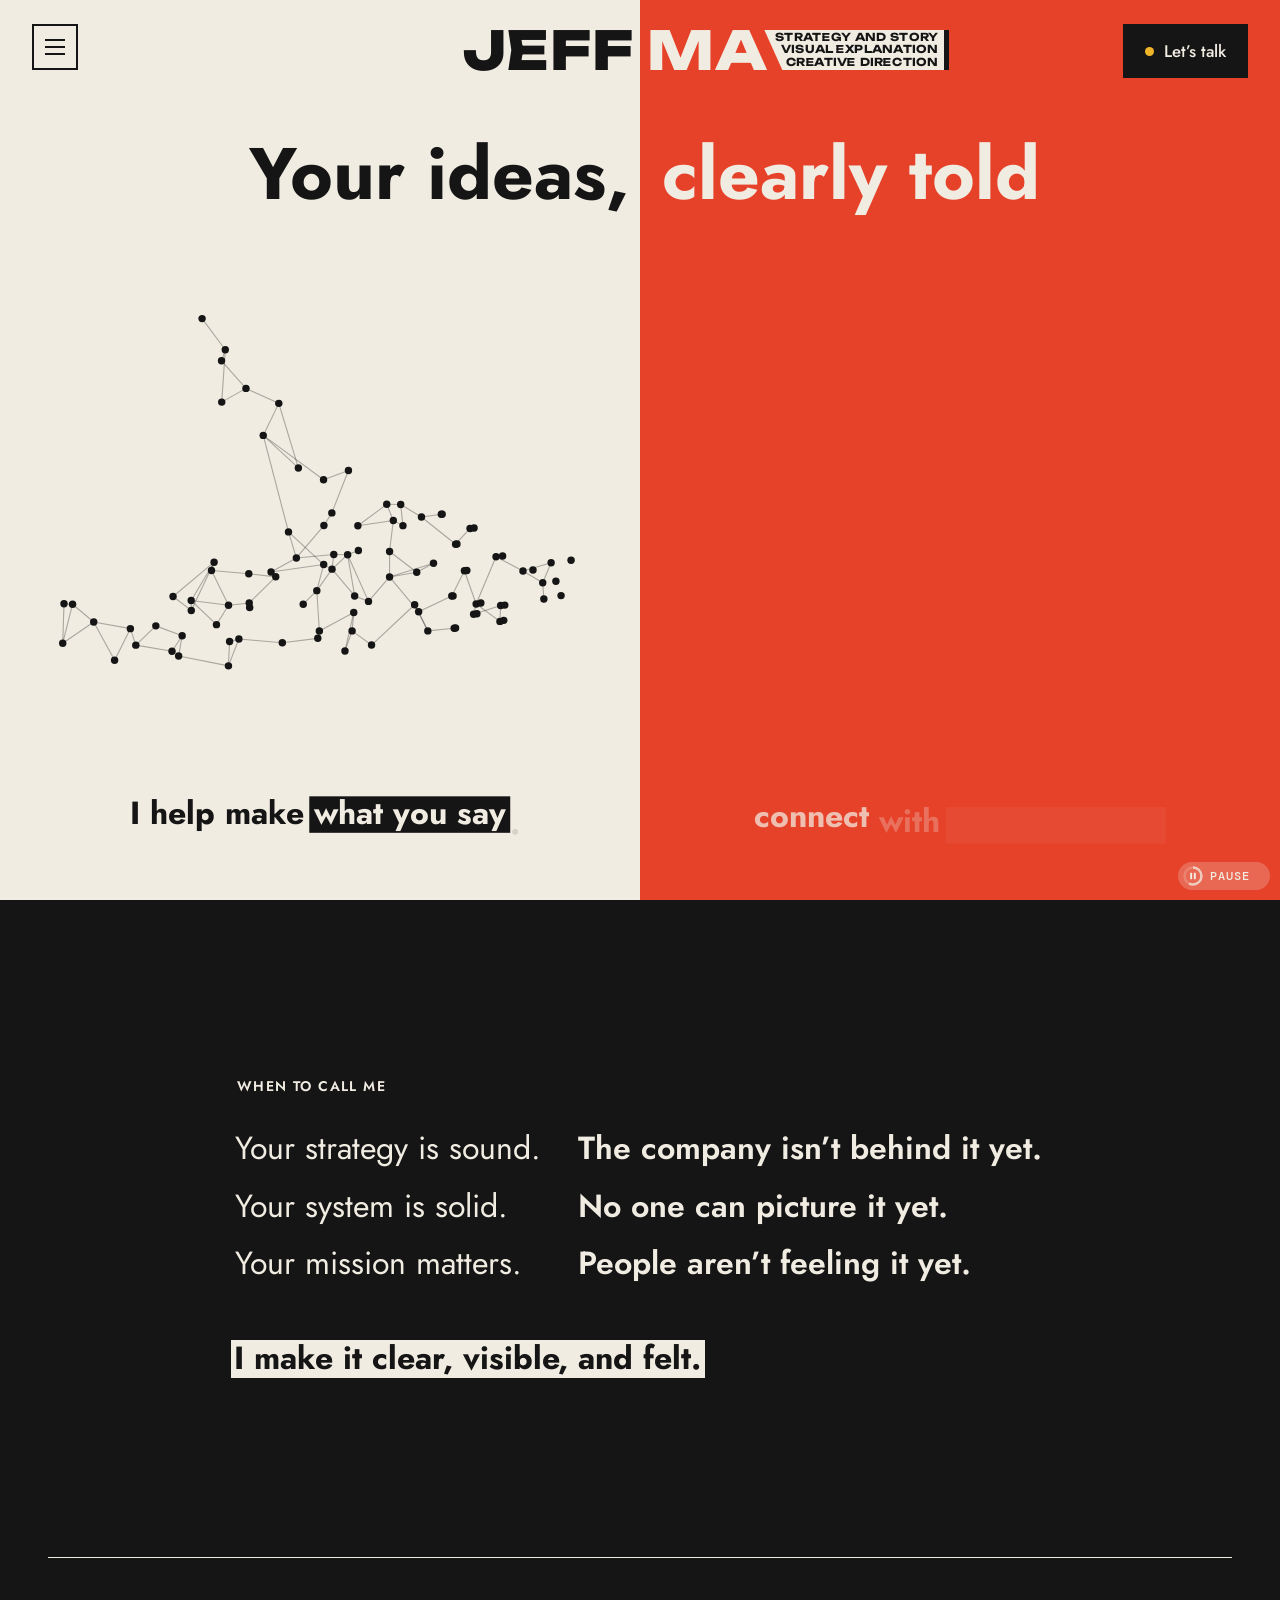
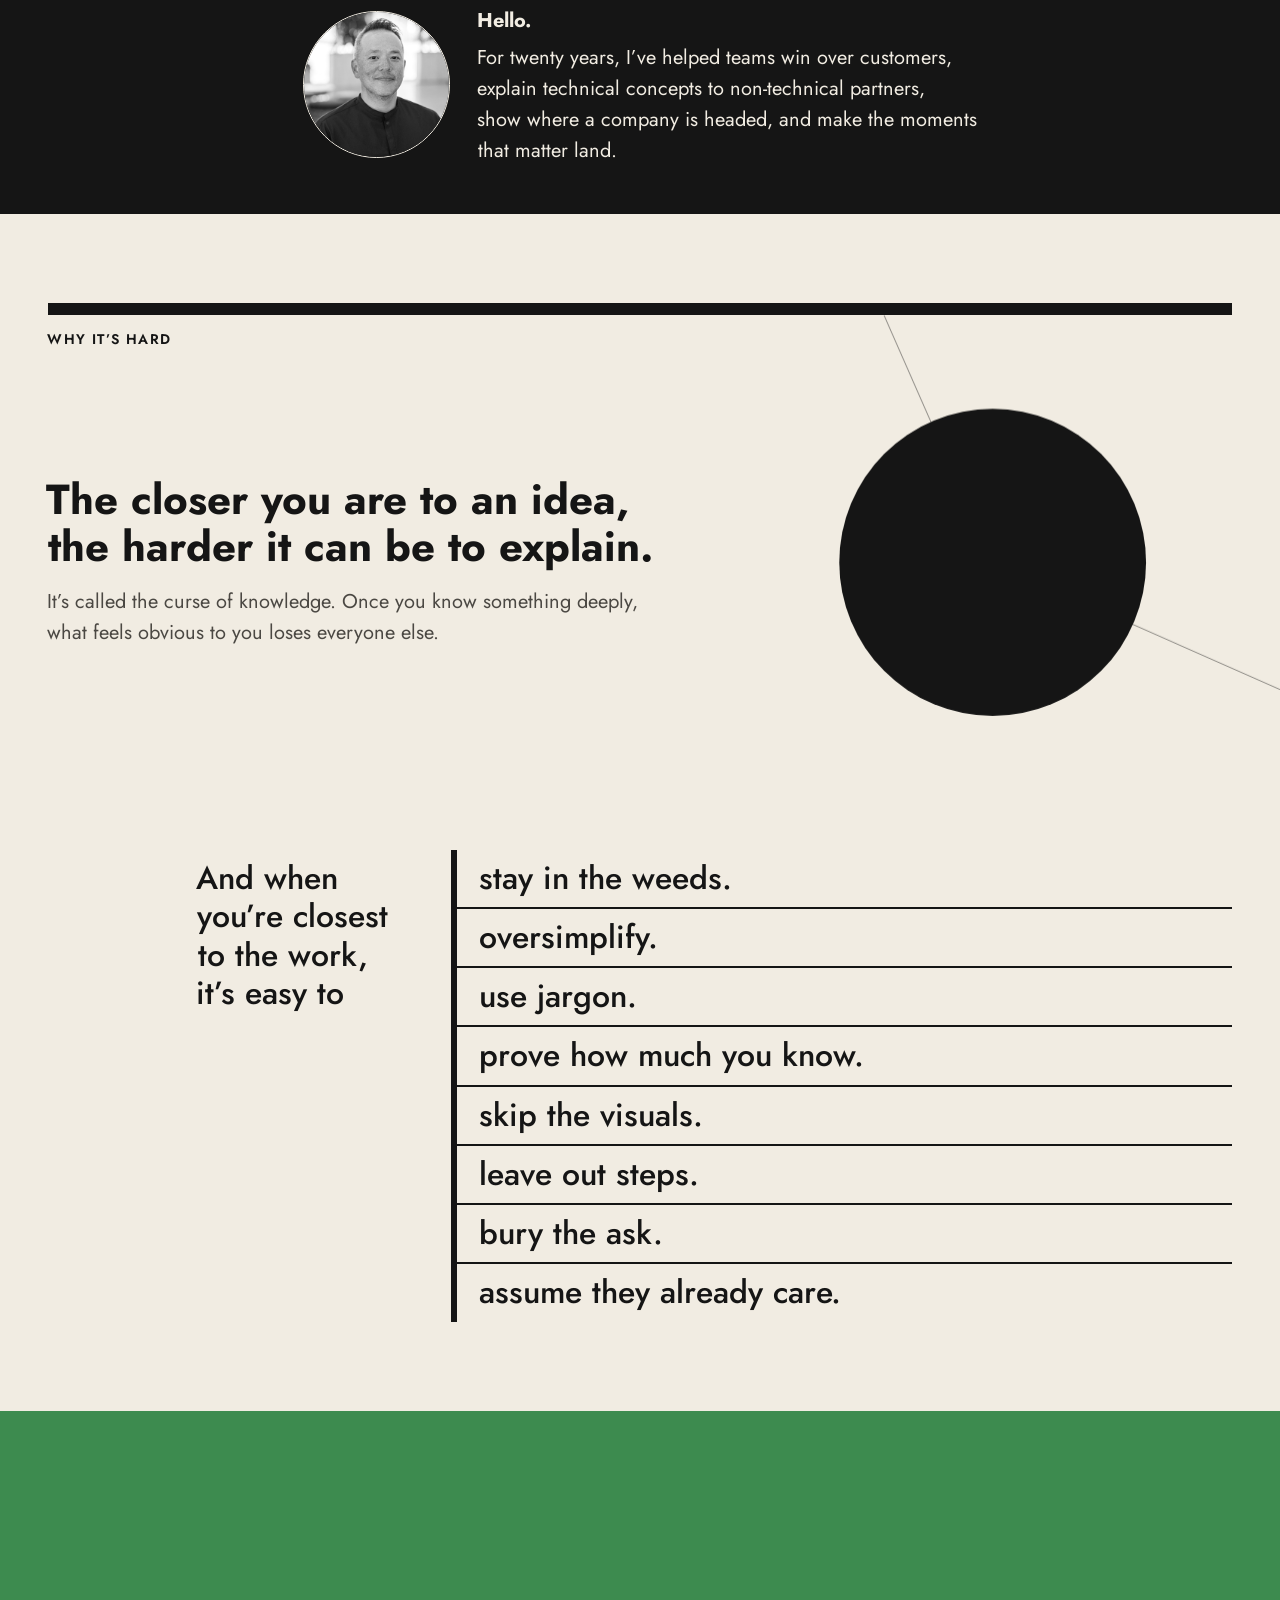
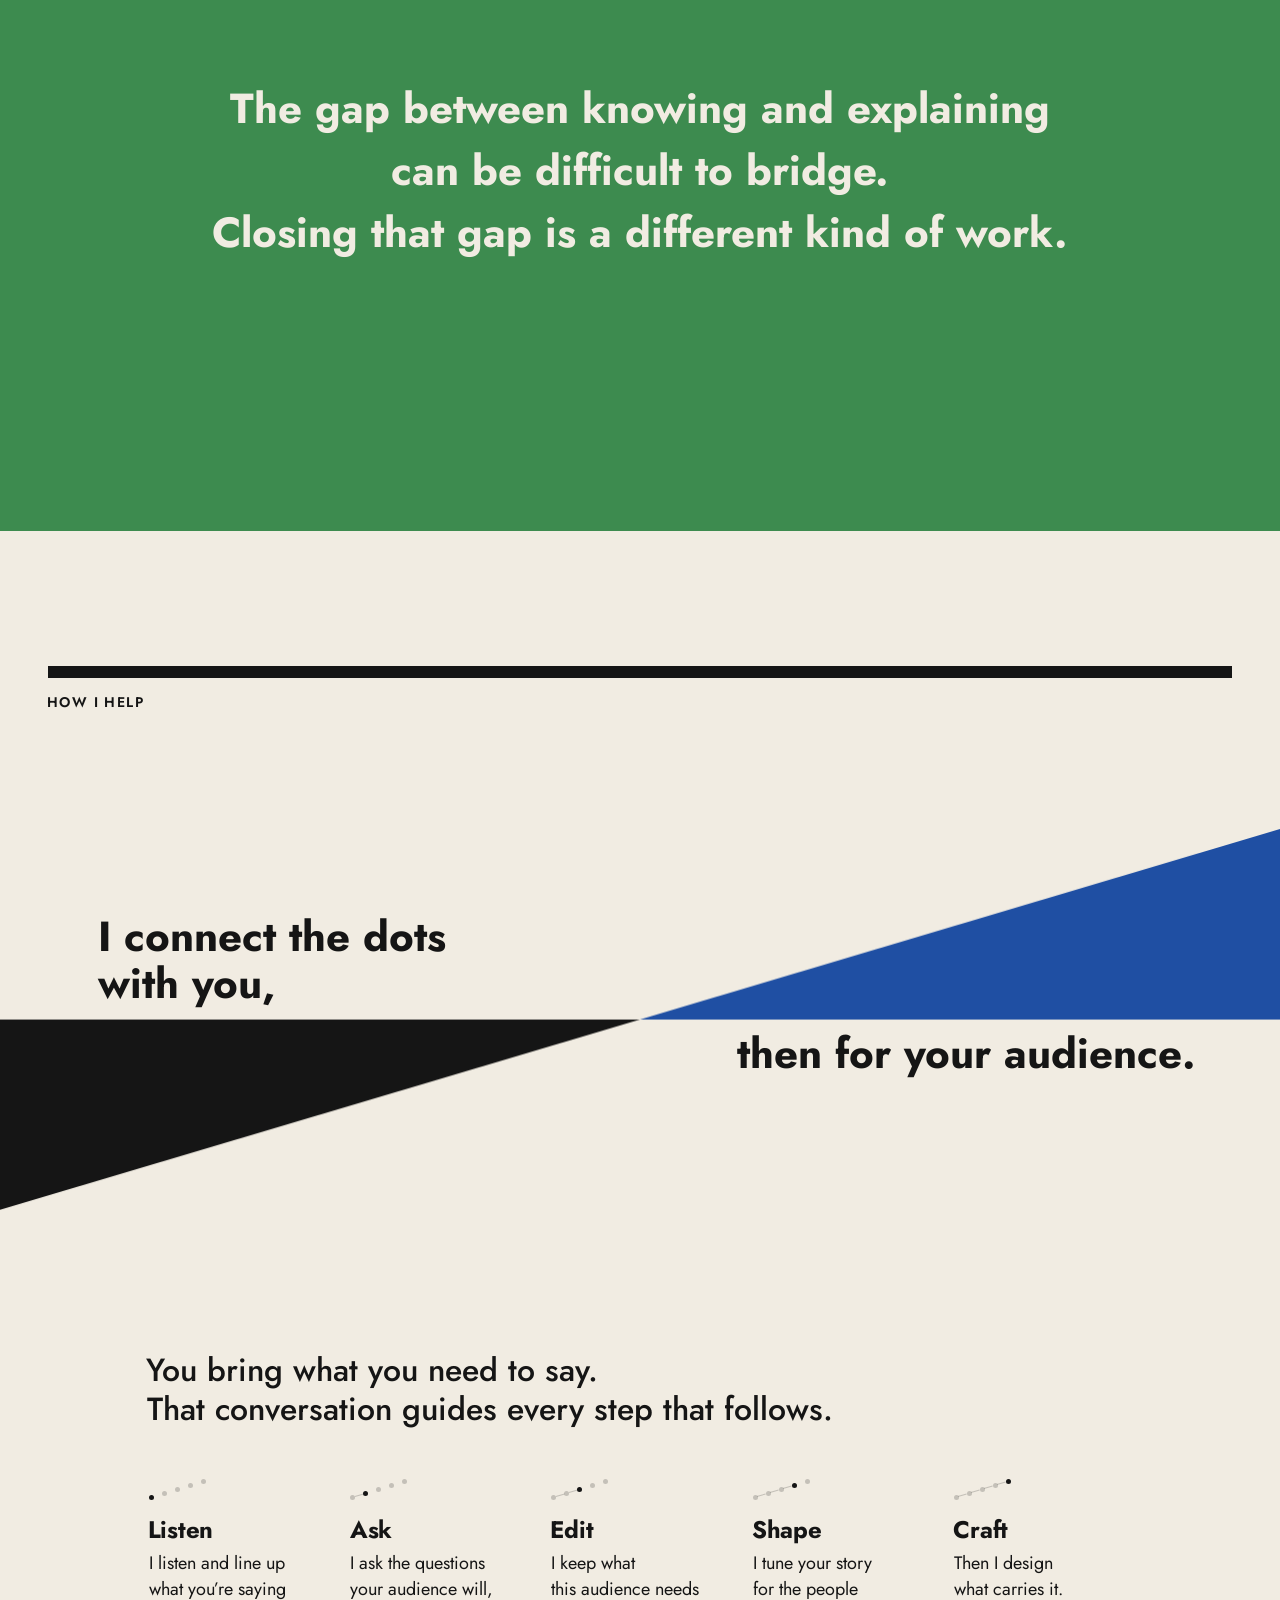
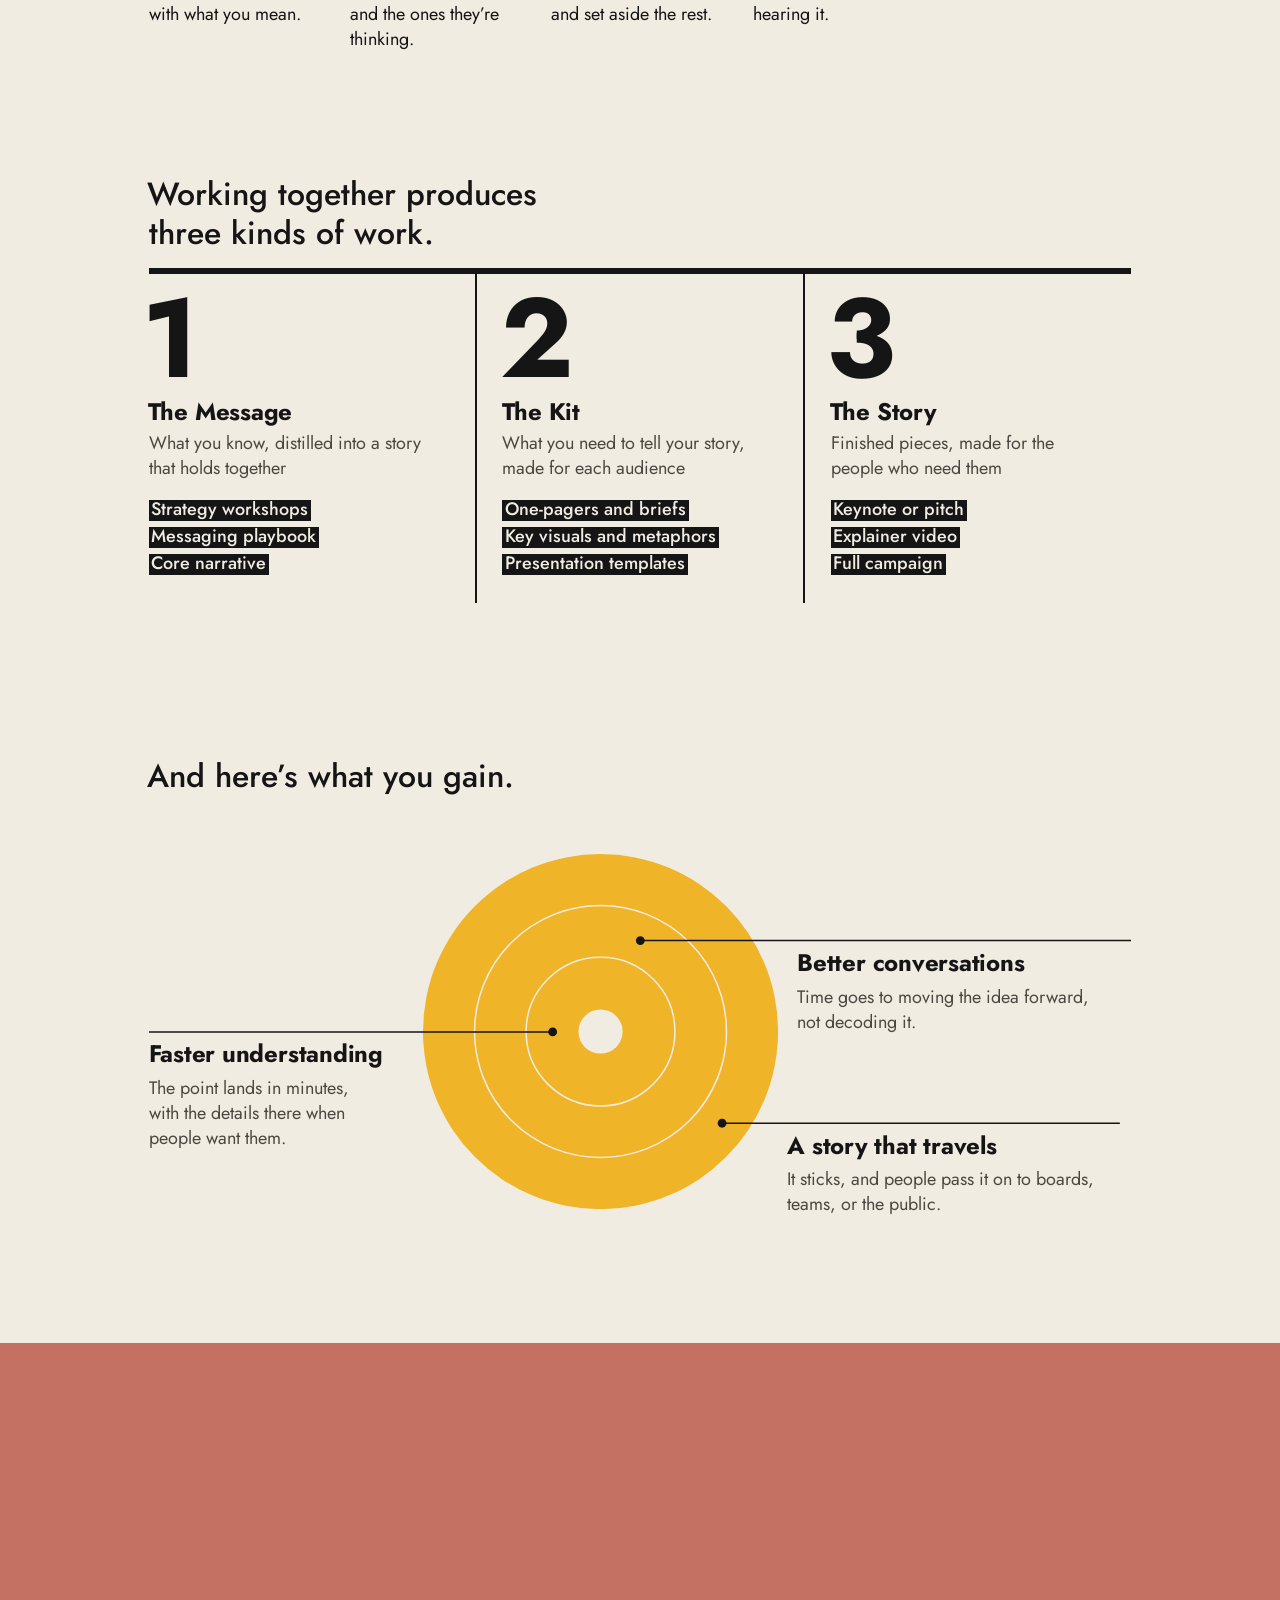
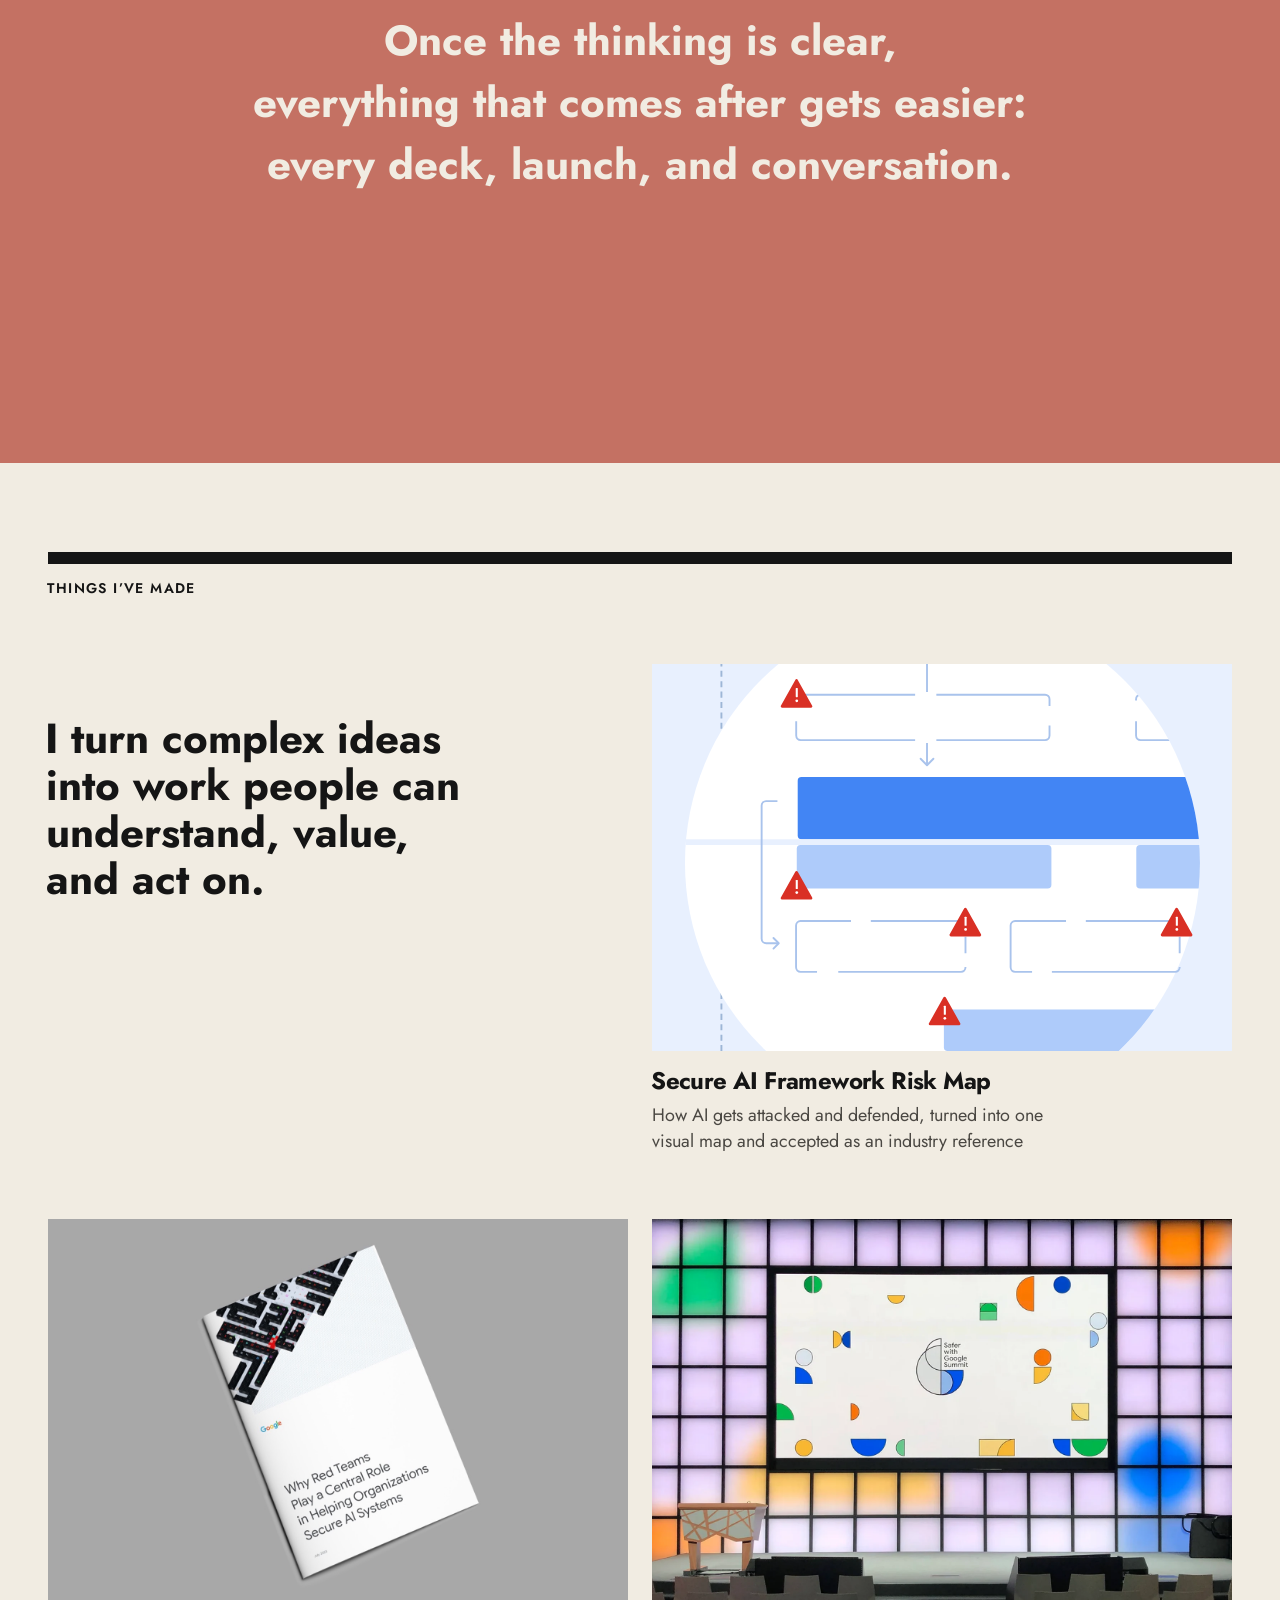
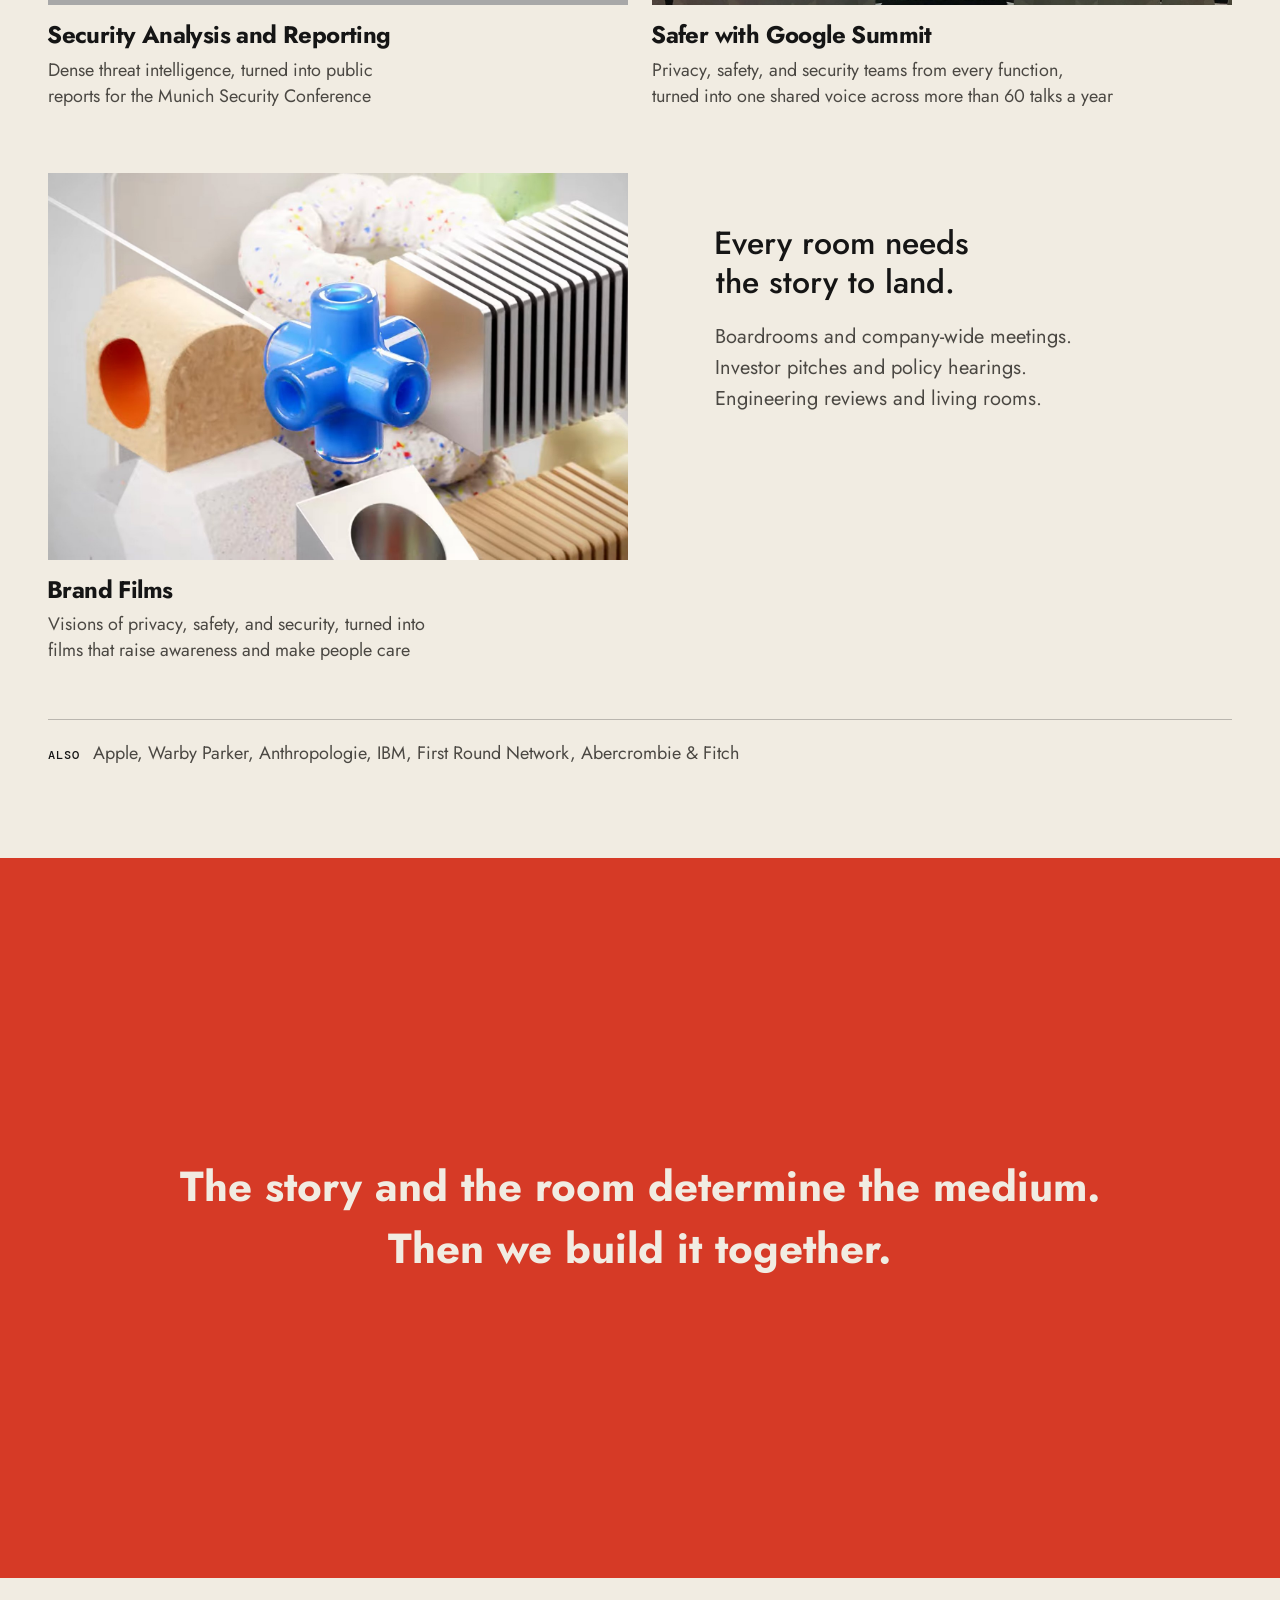
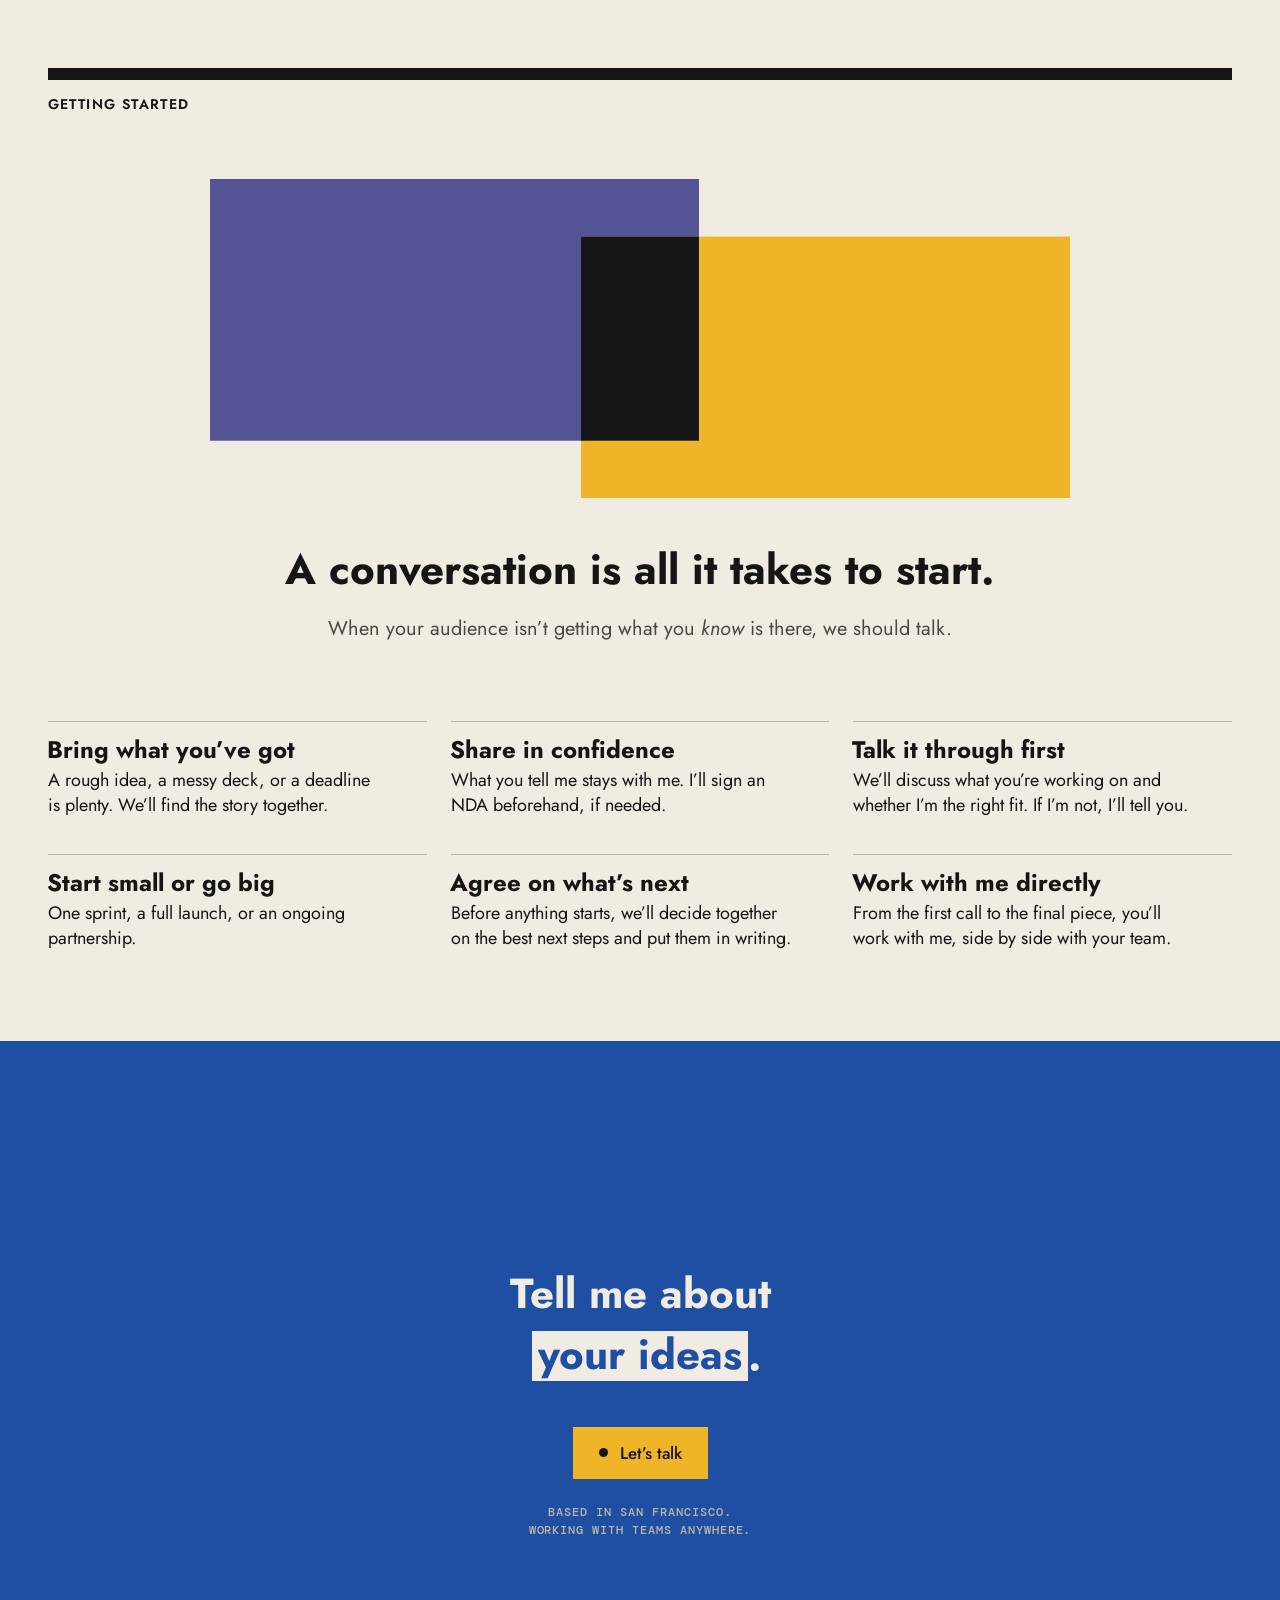
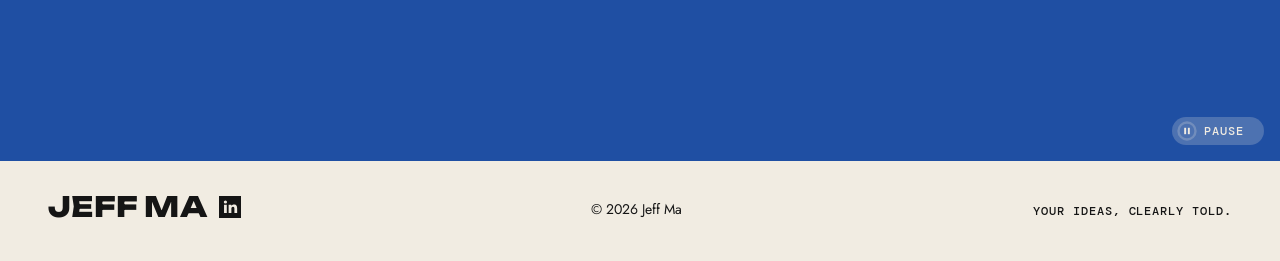
==== index.html @ 79bcffdc "When to call me band; hidden sketches removed; T and Y hang - The band under the hero now names when" ====
<!DOCTYPE html>
<html lang="en">
<head>
<meta charset="UTF-8">
<meta name="theme-color" content="#151515">
<meta name="viewport" content="width=device-width, initial-scale=1.0, viewport-fit=cover">
<script>/* Chrome on iPhone mis-sizes a page let under the notch (wider than what shows, its right edge cut off), so there it stays in the safe area. Safari runs under the notch, the colour to the screen's edges. */ if (/CriOS/.test(navigator.userAgent)){ document.querySelector('meta[name="viewport"]').setAttribute('content', 'width=device-width, initial-scale=1'); document.documentElement.classList.add('crios'); }</script>
<title>Jeff Ma — Independent Creative Director</title>
<meta name="description" content="Jeff Ma is a strategic creative director who helps experts explain complex, high-stakes ideas to the boards, executives, regulators, and audiences who need to act on them.">
<!-- Link previews. The ?v= on the image is a version: change it whenever the image changes, so sites fetch it again. -->
<meta property="og:type" content="website">
<meta property="og:site_name" content="Jeff Ma">
<meta property="og:title" content="Jeff Ma — Independent Creative Director">
<meta property="og:description" content="Jeff Ma is a strategic creative director who helps experts explain complex, high-stakes ideas to the boards, executives, regulators, and audiences who need to act on them.">
<meta property="og:url" content="https://majeff.com/">
<meta property="og:image" content="https://majeff.com/assets/og-image.png?v=20261102">
<meta property="og:image:width" content="1200">
<meta property="og:image:height" content="630">
<meta property="og:image:alt" content="Jeff Ma: strategy and story, visual explanation, creative direction">
<meta name="twitter:card" content="summary_large_image">

<link rel="icon" href="/favicon.ico" sizes="32x32">
<link rel="icon" type="image/png" href="/assets/favicon-32.png">
<link rel="apple-touch-icon" href="/assets/apple-touch-icon.png">
<link rel="preconnect" href="https://fonts.googleapis.com">
<link rel="preconnect" href="https://fonts.gstatic.com" crossorigin>
<link href="https://fonts.googleapis.com/css2?family=Jost:ital,wght@0,300..800;1,400..600&family=DM+Mono:wght@400;500&display=swap" rel="stylesheet">
<link href="https://fonts.googleapis.com/css2?family=Unbounded:wght@700;800&display=swap" rel="stylesheet">

<style>
  :root{
    /* Type scale: one size per level, each a third larger than the one below at full width (18, 24, 32, 42), all
       easing down together on narrow screens. Weights: 700 for headlines and titles, 500 for statements, 400 for reading. */
    --fs-headline:clamp(1.75rem, 1rem + 2.1vw, 2.625rem);      /* 28 → 42 */
    --fs-statement:clamp(1.375rem, 1rem + 1.25vw, 2rem);       /* 22 → 32 */
    --fs-title:clamp(1.2rem, 1rem + .65vw, 1.5rem);            /* 19 → 24 */
    --fs-lede:clamp(1.1rem, .95rem + .45vw, 1.25rem);          /* 18 → 20 */
    --fs-body:clamp(1rem, .9rem + .3vw, 1.125rem);             /* 16 → 18 */
    --fs-small:.875rem;                               /* 14 */
    --fs-label:.75rem;                                /* 12, DM Mono in capitals */
    --paper:#f1ece2;
    --paper-2:#e7e0d2;
    --ink:#151515;
    --ink-soft:#4b4843;
    --rule:#151515;
    --red:#d63a26;
    --purple:#545394;   /* the hero's blue-purple */
    --ochre:#b17f28;    /* the hero's ochre (yellow deepened for off-white type) */
    --red-deep:#e6422a; /* the hero's red, green and pink, as the section bars use them */
    --green:#3d8b4f;
    --pink:#c47163;
    --yellow:#f0b429;
    --blue:#1f4fa3;
    --maxw:1280px;
    --gutter:max(clamp(16px, 4vw, 48px), env(safe-area-inset-left, 0px), env(safe-area-inset-right, 0px));   /* phones on their side (Safari): the page runs under the notch, the colour to the screen's edges, the type kept clear of it */
    --sans:"Jost", "Futura", "Century Gothic", -apple-system, sans-serif;
    --mono:"DM Mono", ui-monospace, "SF Mono", Menlo, monospace;
  }

  *{box-sizing:border-box;}
  html{background:var(--ink); scroll-behavior:smooth; -webkit-text-size-adjust:100%; text-size-adjust:100%;}   /* black outside the page (a phone's side margins, the bounce past either end), so the paper reads as the page, not as a gap */   /* no text inflation on phones turned sideways: it would set the lockup's lines wider than their panel */
  /* Chrome on iPhone fills the strips beside the notch itself, with the page's background colour: the second paper there, the page itself kept on paper by a paper layer over the body. */
  .crios, .crios body{background-color:var(--paper-2);}
  .crios body{background-image:linear-gradient(var(--paper), var(--paper));}
  body{
    margin:0; background:var(--paper); color:var(--ink);
    font-family:var(--sans); font-size:var(--fs-body); line-height:1.55;
    -webkit-font-smoothing:antialiased; overflow-x:hidden;
  }
  a{color:inherit;}
  img{display:block; max-width:100%;}
  h1,h2,h3,p{margin:0;}
  h1,h2,h3{font-weight:700; letter-spacing:-0.025em; line-height:1.02;}

  .wrap{max-width:var(--maxw); margin:0 auto; padding:0 var(--gutter);}
  .label{
    font-family:var(--mono); font-size:0.75rem; font-weight:500;
    letter-spacing:0.08em; text-transform:uppercase;
  }

  /* ---------- Header: nav in the corners, name in the center ---------- */
  .site-header{position:relative; z-index:5;}
  .topbar{
    display:grid; grid-template-columns:1fr auto 1fr; align-items:start; gap:24px;
    padding-top:clamp(20px, 3vw, 36px); padding-bottom:14px;
  }
  .nav{display:flex; gap:28px; align-items:center; min-height:46px;}
  .nav-right{justify-content:flex-end;}
  .nav-role{margin:0; font-size:0.95rem; font-weight:500; white-space:nowrap;}   /* what I do, where the section links were */
  .nav-left{position:relative; gap:16px;}
  /* The menu button: three ink bars, square like everything else; they turn into an X when the menu is open. */
  .menu-btn{flex:none; display:grid; place-content:center; gap:5px; width:46px; height:46px; padding:0; border:2px solid var(--ink); background:var(--paper); cursor:pointer;}
  .menu-btn i{display:block; width:20px; height:2px; background:var(--ink); transition:transform .2s, opacity .2s;}
  .menu-btn:hover{background:var(--ink);} .menu-btn:hover i{background:var(--paper);}
  .menu-btn[aria-expanded="true"] i:nth-child(1){transform:translateY(7px) rotate(45deg);}
  .menu-btn[aria-expanded="true"] i:nth-child(2){opacity:0;}
  .menu-btn[aria-expanded="true"] i:nth-child(3){transform:translateY(-7px) rotate(-45deg);}
  .menu{position:absolute; top:calc(100% + 8px); left:0; z-index:20; display:flex; flex-direction:column; min-width:240px; padding:8px 0; background:var(--ink);}
  .menu[hidden]{display:none;}
  .menu a{padding:12px 20px; color:var(--paper); text-decoration:none; font-size:var(--fs-title); font-weight:700; line-height:1.15;}
  .menu a:hover, .menu a:focus-visible{background:var(--red); outline:none;}
  /* ---------- Contact overlay: paper, ink, square corners, the site's own type ---------- */
  /* In the menu it's an action, not a place: a paper button like the header's, set apart under a rule. */
  .menu .menu-talk{display:flex; align-items:center; gap:10px; margin:10px 20px 10px; padding:12px 18px; background:var(--paper); color:var(--ink); font-size:var(--fs-body); font-weight:500; position:relative;}
  .menu .menu-talk::before{content:""; width:9px; height:9px; border-radius:50%; background:var(--yellow); flex:none;}
  .menu .menu-talk::after{content:""; position:absolute; left:-20px; right:-20px; top:-11px; height:1px; background:color-mix(in srgb, var(--paper) 25%, transparent);}
  .menu .menu-talk:hover, .menu .menu-talk:focus-visible{background:var(--yellow); color:var(--ink);}
  .menu .menu-talk:hover::before, .menu .menu-talk:focus-visible::before{background:var(--ink);}
  .cdlg{width:min(600px, calc(100vw - 32px)); max-height:calc(100vh - 48px); padding:0; border:2px solid var(--ink); background:var(--paper); color:var(--ink); overflow:auto;}
  .cdlg::backdrop{background:color-mix(in srgb, var(--ink) 70%, transparent);}
  .cdlg-in{position:relative; padding:clamp(24px, 4vw, 40px);}
  .cdlg-x{position:absolute; top:12px; right:12px; width:44px; height:44px; padding:0; border:0; background:none; cursor:pointer;}
  .cdlg-x i{position:absolute; left:11px; top:21px; width:22px; height:2px; background:var(--ink); transform:rotate(45deg);} .cdlg-x i + i{transform:rotate(-45deg);}
  .cdlg-x:hover i{background:var(--red);}
  .cdlg-h{margin:0 48px 0 0; font-size:var(--fs-statement); font-weight:500; line-height:1.2; text-wrap:balance;}
  .cdlg-sub{margin:8px 0 24px; font-size:var(--fs-body); color:var(--ink-soft);}
  .cdlg-form .cdlg-h{margin-bottom:24px;}   /* no line under the form's title now: the fields start where it would have ended */
  .cf{display:block; margin-bottom:18px;}
  .cf .label{display:block; margin-bottom:6px; color:var(--ink-soft);}
  .cf input, .cf textarea{display:block; width:100%; box-sizing:border-box; padding:10px 12px; border:2px solid var(--ink); border-radius:0; background:#fff; color:var(--ink); font:400 var(--fs-body)/1.45 var(--sans);}
  .cf textarea{resize:vertical; min-height:5.5em;}
  .cf input:focus, .cf textarea:focus{outline:3px solid var(--yellow); outline-offset:0;}
  .cf ::placeholder{color:color-mix(in srgb, var(--ink-soft) 70%, transparent);}
  .cf-hint{display:block; margin-top:6px; font-size:var(--fs-small); color:var(--ink-soft);}   /* a note under its field, where people decide what to write */
  .cf-opt{margin-left:6px; text-transform:none; letter-spacing:0; font-family:var(--sans); font-size:var(--fs-small); font-weight:400;}
  .cf-row{display:grid; grid-template-columns:1fr 1fr; column-gap:16px;}
  .cf-hp{position:absolute; left:-9999px; width:1px; height:1px; opacity:0;}
  .cf-send{display:flex; align-items:center; gap:16px; flex-wrap:wrap; margin-top:6px;}
  .cf-send .btn{cursor:pointer; font-family:var(--sans);}
  .cf-status{margin:0; font-size:var(--fs-small); color:var(--ink-soft);}
  .cf-alt{margin:22px 0 0; padding-top:16px; border-top:1px solid color-mix(in srgb, var(--ink) 25%, transparent); font-size:var(--fs-small); color:var(--ink-soft);}
  .cf-alt a{color:var(--ink);}
  .cf-copy{margin-left:8px; padding:3px 8px; border:1px solid var(--ink); background:none; color:var(--ink); cursor:pointer;}
  .cf-copy:hover{background:var(--ink); color:var(--paper);}
  .cdlg-done .cdlg-sub{margin-bottom:0;}
  @media (max-width:639px){   /* phones: a full-screen sheet */
    .cdlg{width:100vw; max-width:none; height:100%; max-height:none; margin:0; border:0;}
    .cf-row{grid-template-columns:1fr;}
  }
  @media (max-width:520px){ .nav-role{white-space:normal; line-height:1.2; font-size:.85rem;} .nav-left{gap:10px;} }   /* phones: the role wraps beside the button */
  .nav a{text-decoration:none; font-size:0.95rem; font-weight:500;}
  .nav a.btn{font-size:1.05rem;}   /* the button keeps its own size, not the nav links' */
  .nav a:not(.btn):hover{text-decoration:underline; text-underline-offset:4px; text-decoration-thickness:2px;}
  .btn{
    display:inline-flex; align-items:center; gap:10px;
    background:var(--ink); color:var(--paper); text-decoration:none;
    padding:12px 20px; font-weight:500; font-size:1.05rem; border:2px solid var(--ink); white-space:nowrap; flex:none;   /* the closing band's "Let's talk" size */
    transition:background .2s, color .2s;
  }
  .btn:hover{background:var(--yellow); color:var(--ink); border-color:var(--yellow);}   /* as the closing band's "Let's talk": yellow, its dot turning ink */
  .btn:hover .dot{background:var(--ink);}
  .btn:hover, .cta-big:hover, .menu .menu-talk:hover{text-decoration:underline; text-decoration-thickness:2px; text-underline-offset:4px;}   /* the buttons' words underline on hover, as the nav links do */
  .btn .dot{width:9px; height:9px; border-radius:50%; background:var(--yellow);}
  .brand{text-align:center;}
  /* The lockup: what I do, in a paper panel after MA. All in em of the wordmark, measured from Unbounded 800:
     the panel is the caps' height (0.75em), its left edge runs parallel to the A's right stroke (0.45 across per 1 down),
     and the ink bar that ends it is as wide as the M's stem (0.22em). */
  .wm-panel{--h:.75em; display:inline-block; box-sizing:border-box; height:var(--h); overflow:hidden; vertical-align:baseline;   /* inline-block with overflow hidden: its bottom edge sits on MA's baseline */
    width:3.374em; margin-left:-.056em; padding:.0525em .11em .0475em 0; background:var(--paper);   /* clear of the A by 0.28em all the way down, a touch more than the A's right stroke */
    clip-path:polygon(0 0, 100% 0, 100% 100%, calc(.45 * var(--h)) 100%);
    font-family:"Unbounded", var(--sans); font-weight:700; font-size:1em; letter-spacing:0; text-transform:uppercase; color:var(--ink); -webkit-text-fill-color:var(--ink);}
  /* Unbounded's E bows in on its left side; here it is redrawn plain, from the font's own measurements (stem 0.196em,
     arms 0.168/0.15/0.168em, same advance), as a picture behind the real, transparent letter, so the text still reads and copies. */
  .ealt{display:inline-block; width:.7936em; height:.75em; overflow:hidden; vertical-align:baseline; letter-spacing:0; margin-right:var(--ls, 0);
    color:transparent; -webkit-text-fill-color:transparent; background:url("data:image/svg+xml,%3Csvg xmlns='http://www.w3.org/2000/svg' viewBox='0 0 793.6 750'%3E%3Cg fill='%23151515'%3E%3Crect x='47' y='0' width='196' height='750'/%3E%3Crect x='47' y='0' width='692' height='168'/%3E%3Crect x='47' y='300' width='663' height='150'/%3E%3Crect x='47' y='582' width='697' height='168'/%3E%3C/g%3E%3C/svg%3E") no-repeat 0 0 / 100% 100%; font-weight:inherit; line-height:1;}
  .wm-bar{display:inline-block; width:.1em; height:.75em; overflow:hidden; vertical-align:baseline; background:var(--ink);}   /* the bar that ends the panel: narrower than any stem (0.1em against the M's 0.22em), so it never reads as a letter of the name; outside the panel so it stays ink */
  @media (max-width:639px){ .wm-bar{display:none;} }
  /* Stacked, with no colour behind it, the lockup inverts: MA in outline, the panel in ink with paper type, the bar in outline. */
  /* MA's outline is drawn from Unbounded 800's own outlines (traced in em/1000, cap height 750, baseline 0) and stroked twice
     as thick as it shows, clipped to the letters: the stroke sits inside the paths, so the letters keep their size and their
     outside corners stay sharp; the joins are round, so the stroke's inner edge doesn't run to a spike in the acute corners. The real text stays under it, transparent, so it still reads and copies. */
  .ma-ol{display:none;}
  .s3-wm:not(.across) .s3-b{position:relative; color:transparent; -webkit-text-fill-color:transparent;}
  .s3-wm:not(.across) .ma-ol{display:block; position:absolute; left:0; top:0; width:2.252em; height:1.238em; overflow:visible; pointer-events:none;}   /* the span's content box: 0.994em ascent, 0.244em descent */
  .ma-ol path{fill:var(--paper); stroke:var(--ink); stroke-width:3px; stroke-linejoin:round; vector-effect:non-scaling-stroke;}
  .s3-wm:not(.across) .wm-panel{background:var(--ink); color:var(--paper); -webkit-text-fill-color:var(--paper);}
  .s3-wm:not(.across) .wm-panel .ealt{background-image:url("data:image/svg+xml,%3Csvg xmlns='http://www.w3.org/2000/svg' viewBox='0 0 793.6 750'%3E%3Cg fill='%23f1ece2'%3E%3Crect x='47' y='0' width='196' height='750'/%3E%3Crect x='47' y='0' width='692' height='168'/%3E%3Crect x='47' y='300' width='663' height='150'/%3E%3Crect x='47' y='582' width='697' height='168'/%3E%3C/g%3E%3C/svg%3E"); -webkit-text-fill-color:transparent;}
  .s3-wm:not(.across) .wm-bar{background:none; box-shadow:inset 0 0 0 1.5px var(--ink);}
  .wm-panel-in{display:flex; flex-direction:column; justify-content:space-between; align-items:flex-end; height:100%;}
  .wm-panel-in span{display:block; font-size:.205em; line-height:.86; white-space:nowrap; letter-spacing:var(--ls); margin-right:calc(-1 * var(--ls));}   /* the trailing tracking is taken back, so the ink ends flush */
  /* Each line tracked so it starts 0.16em in from the slanted edge, at its own height: the left edges follow the A's angle.
     The first line sits 0.03em further in: its round S, open at the top left, looks set out against the angle otherwise. */
  .wm-panel-in span:nth-child(1){--ls:.0292em;}   /* "Strategy and story": re-tracked so its ink starts where "Story and message" did */
  .wm-panel-in span:nth-child(2){--ls:.0199em;}
  .wm-panel-in span:nth-child(3){--ls:.0229em;}
  /* Under 1,060px the lockup and the header's "Let's talk" can't both fit, so the button gives way (it's in the menu, and the page ends on it).
     The lockup reaches 5.92em right of the wall, which sits mid-window; below about 760px the wordmark scales so it still fits,
     everything in the panel scaling with it, until the panel's type would drop under 10px. */
  @media (min-width:640px) and (max-width:1059px){ .s3-bar .nav-right .btn{display:none;} .s3-bar .wordmark .s3-wm{font-size:min(3.33rem, calc((50vw - 40px) / 5.92));} }
  /* Small: MA in solid ink, and what I do in a strip of its own under the name: one line, outlined in ink, its left edge and
     dividers at the A's angle (0.45 across per 1 down), closed by the same ink bar as the lockup. All in em of the strip's type. */
  .wm-services{display:none;}
  @media (max-width:639px){
    .wm-services{--h:1.4em; --b:max(1.25px, .09em); --bar:.4em; position:relative; display:flex; width:max-content; height:var(--h); box-sizing:border-box; margin:.6em auto 0; padding-right:var(--bar);
      background:var(--ink); clip-path:polygon(0 0, 100% 0, 100% 100%, calc(.45 * var(--h)) 100%);
      font:700 min(14px, calc((100vw - 32px) / 45.4))/1 "Unbounded", var(--sans); text-transform:uppercase; white-space:nowrap; color:var(--ink);}   /* as wide as the window allows, gutters kept */
    .wm-services::before{content:""; position:absolute; inset:0 var(--bar) 0 0; background:var(--paper);   /* the paper inside the outline: a rule all round (0.09em, as in the drawing, but never under 1.25px), measured square to the slanted edge */
      clip-path:polygon(calc(1.547 * var(--b)) var(--b), 100% var(--b), 100% calc(100% - var(--b)), calc(.45 * var(--h) + .647 * var(--b)) calc(100% - var(--b)));}
    .wm-services .sv{position:relative; display:block; padding:0 .45em 0 .5em; line-height:var(--h);}
    .wm-services .sv:first-child{padding-left:.85em;}   /* half the slant (0.315em) in from the corner, then the same 0.5em as after each divider */
    .wm-services .sv:last-child{padding-right:.5em;}
    .wm-services .sv + .sv::before{content:""; position:absolute; left:calc(-.5 * var(--b)); top:0; bottom:0; width:var(--b); background:var(--ink); transform:skewX(24.23deg);}   /* atan(0.45) */
  }
  /* Phones: the menu on the left and the lockup on the right of one row ("Let's talk" is in the menu). Under JEFF MA, the
     three lines of what I do in an outlined panel at a readable size, from the point of its slanted edge (under the J)
     to its ink bar (under the A's right point). Inside the rule it is the wide lockup's panel, scaled: the same height
     (0.75em of its own em, the lines' type being 0.205em), padding, tracking and slant. The script sizes the wordmark to the
     panel and places it (--pl, --ph). */
  @media (max-width:639px){
    .s3-topbar.topbar{grid-template-columns:auto minmax(0, 1fr); align-items:start; column-gap:16px;}
    .s3-topbar.topbar .nav-right{display:none;}
    .s3-topbar.topbar .brand{grid-column:2; grid-row:1; justify-self:end; text-align:right; padding-bottom:var(--ph, 0px);}
    .s3-bar .wm-services{display:none;}   /* the panel says it */
    .s3-bar .wordmark .s3-wm{font-size:calc(((.45 + 1.0966) * 1.5px + 3.474 * 11px / .205) / 5.674);}   /* the size the script will set (the panel's width over JEFF MA's ink, 5.674em), so the header doesn't jump while the page loads */
    .s3-bar .s3-wm .wm-panel{--bar:.1em; --b:1.5px; --h:calc(.75em + 2 * var(--b)); position:absolute; left:var(--pl, 0px); top:calc(100% + var(--pg, 6px)); width:calc((.45 + 1.0966) * var(--b) + 3.474em); height:var(--h); margin:0;
      padding:calc(var(--b) + .0525em) calc(var(--bar) + .11em) calc(var(--b) + .0475em) 0; box-sizing:border-box; display:block; overflow:visible; font-size:calc(var(--pf, 11px) / .205); text-align:right;
      background:var(--ink); color:var(--ink); -webkit-text-fill-color:var(--ink); clip-path:polygon(0 0, 100% 0, 100% 100%, calc(.45 * var(--h, 40px)) 100%);}
    .s3-bar .s3-wm .wm-panel::before{content:""; position:absolute; inset:0 var(--bar) 0 0; background:var(--paper);   /* the paper inside the outline, a 1.5px rule square to the slant */
      clip-path:polygon(calc(1.547 * var(--b)) var(--b), 100% var(--b), 100% calc(100% - var(--b)), calc(.45 * var(--h, 40px) + .647 * var(--b)) calc(100% - var(--b)));}
    .s3-bar .s3-wm .wm-panel .ealt{background-image:url("data:image/svg+xml,%3Csvg xmlns='http://www.w3.org/2000/svg' viewBox='0 0 793.6 750'%3E%3Cg fill='%23151515'%3E%3Crect x='47' y='0' width='196' height='750'/%3E%3Crect x='47' y='0' width='692' height='168'/%3E%3Crect x='47' y='300' width='663' height='150'/%3E%3Crect x='47' y='582' width='697' height='168'/%3E%3C/g%3E%3C/svg%3E"); -webkit-text-fill-color:transparent;}
    .s3-bar .wm-panel-in{position:relative;}
  }
  .wm-role{display:block; color:var(--ink-soft); margin-top:14px;}

  /* Wordmark: JEFF MA, set in Unbounded. */
  .wordmark{display:block; text-decoration:none; text-align:center;}
  .wm{
    display:inline-block; font-family:"Unbounded", var(--sans); font-weight:800; line-height:1;
    font-size:clamp(2rem, 8.9vw, 3.33rem); letter-spacing:0.01em; white-space:nowrap;
  }
  .wm-sm{font-size:1.3rem;}
  .wm-sm{font-size:1.75rem;}

  @media (max-width:700px){
    .topbar{grid-template-columns:1fr 1fr; row-gap:18px;}
    .topbar .brand{grid-column:1 / -1; grid-row:2;}
    .nav{gap:20px;}
  }

  /* ---------- Thread rail (desktop) ---------- */
  .rail{
    position:fixed; left:22px; top:50%; transform:translateY(-50%);
    z-index:10; display:none;
  }
  /* Hidden for now: */ /* @media (min-width:1180px){ .rail{display:block;} } */
  .rail ol{list-style:none; margin:0; padding:12px 10px; position:relative; background:var(--paper); border:2px solid var(--ink);}
  .rail ol::before{
    content:""; position:absolute; left:16px; top:19px; bottom:19px; width:2px; background:var(--paper-2);
  }
  .rail .fill{position:absolute; left:16px; top:19px; width:2px; background:var(--ink); height:0; transition:height .3s;}
  .rail li{position:relative; height:38px;}
  .rail a{display:flex; align-items:center; gap:12px; text-decoration:none;}
  .rail .pip{
    width:14px; height:14px; border-radius:50%; background:var(--paper);
    border:2px solid var(--ink); position:relative; z-index:1; transition:background .25s, transform .25s;
  }
  .rail li.done .pip{background:var(--ink);}
  .rail li.active .pip{background:var(--red); border-color:var(--red); transform:scale(1.25);}
  .rail li:last-child{height:14px;}
  .rail .rl{position:absolute; left:34px; opacity:0; transform:translateX(-4px); transition:opacity .2s, transform .2s; white-space:nowrap; background:var(--ink); color:var(--paper); padding:3px 8px;}
  .rail a:hover .rl, .rail a:focus-visible .rl{opacity:1; transform:none;}

  /* Sketch 3 (for review): the first screen as one frame with a wall */
  .s3{height:100vh; height:100svh;}
  .s3-frame{position:relative; height:100%; background:var(--paper); overflow:hidden;}
  .s3-frame canvas{position:absolute; inset:0; width:100%; height:100%; display:block;}
  .s3-bar{position:relative;}   /* no z-index: it paints over the canvas by source order, and stays in the canvas's layer so the lockup panel can blend with it */
  .s3-topbar{padding:clamp(14px, 2vw, 24px) max(clamp(16px, 2.5vw, 32px), env(safe-area-inset-right, 0px)) 0 max(clamp(16px, 2.5vw, 32px), env(safe-area-inset-left, 0px));}
  /* JEFF MA straddles the wall: JEFF in ink on the off-white, MA in paper on the colour.
     The script shifts it (--shift) so the space between the words sits on the wall. */
  .s3-wm{position:relative; left:var(--shift, 0px);}   /* left, not transform: a transform would isolate the panel's blend from the canvas */
  /* The title, for screen readers; on screen the hero's script draws it at the foot of the hero, either side of the wall. */
  .wm-tag{margin:clamp(10px, 1.4vw, 18px) 0 0; width:max-content; margin-inline:auto; white-space:nowrap; color:transparent;
    font-size:clamp(1.3rem, 3vw, 2.6rem); font-weight:700; line-height:1.05; letter-spacing:-0.01em;}   /* the page's main statement: above the madlib in size and weight */
  /* MA is paper where the colour is behind it and ink where there is none yet (--x0/--x1: the colour's left and right edges). */
  .s3-wm.across .s3-b{background-image:linear-gradient(90deg, var(--ink) var(--x0, 0px), var(--paper) var(--x0, 0px), var(--paper) var(--x1, 999px), var(--ink) var(--x1, 999px)); -webkit-background-clip:text; background-clip:text; color:transparent;}
  .s3-controls{position:absolute; right:max(10px, env(safe-area-inset-right, 0px)); bottom:10px; z-index:1; display:flex; gap:6px;}
  .s3-tag{padding:5px 10px; background:var(--ink); color:var(--paper); border:0; cursor:pointer;}
  .motion-toggle{display:inline-flex; align-items:center; gap:7px;}
  /* A pill of translucent off-white on the colour band: it takes on whatever colour is behind it, never one of its own. */
  .s3-tag.motion-toggle{padding:4px 12px 4px 5px; border-radius:999px; background:color-mix(in srgb, var(--paper) 22%, transparent); color:var(--paper);}
  .s3-tag.motion-toggle:hover, .s3-tag.motion-toggle:focus-visible{background:color-mix(in srgb, var(--paper) 34%, transparent);}
  .motion-toggle svg{width:20px; height:20px; fill:currentColor; flex:none; overflow:visible;}
  .motion-toggle span{display:inline-block; min-width:calc(6ch + 6 * .08em); text-align:left;}   /* as wide as "Replay", the longest word (DM Mono, six letters plus their spacing), so the pill keeps one size; shorter words leave the room on the right */
  /* The progress ring around the icon: fills clockwise from 12 o'clock until the left box next changes, then starts over. */
  .motion-toggle circle{fill:none; stroke:currentColor; stroke-width:2.4;}
  .motion-toggle .trk{opacity:.22;}
  .motion-toggle .bar{opacity:.7; stroke-dasharray:0 100; transform:rotate(-90deg); transform-origin:10px 10px;}
  .motion-toggle.no-ring circle{display:none;}
  /* Finished: the ring itself becomes the replay arrow, an open circle with its head at the gap. */
  .motion-toggle .rhead{display:none;}
  .motion-toggle.is-replay .rhead{display:inline;}
  .motion-toggle.is-replay .bar{stroke-dasharray:85 100 !important; opacity:1;}
  .motion-toggle.is-replay .trk{display:none;}
  .s3-tag:hover{background:var(--red);}
  .s3-tag:focus-visible{outline:2px solid var(--paper); outline-offset:2px;}
  @media (orientation: portrait){ .s3-controls{bottom:auto; top:calc(58% + 10px);} }   /* clear of the centred headline */
  @media (orientation: portrait) and (max-width:639px){ .s3-controls{top:auto; right:var(--hm, 16px); bottom:var(--hm, 16px);} }   /* phones: in the colour's lower right corner, on the header's margin */
  /* The sub-headline, just below the hero: paper type on an ink band. */
  .hero-after{background:var(--ink); border:6px solid var(--ink); text-align:center; padding-block:clamp(96px, 13.5vw, 192px); display:flex; flex-direction:column; justify-content:center;
    min-height:calc(2 * clamp(96px, 13.5vw, 192px) + 3 * 1.12 * var(--fs-headline));}   /* as tall as a payoff band (its padding and three headline lines), the line centred in it */
  /* When to call: what the reader got right, then who hasn't caught up, each half on its own column; then the turn
     across both. The block is centred in the band, its type flush left. */
  .symp{width:fit-content; max-width:100%; margin-inline:auto; text-align:left;}
  .band-mark{margin:0 0 clamp(24px, 3vw, 36px); font-family:var(--sans); font-weight:600; font-size:var(--fs-small); letter-spacing:.1em; color:var(--paper);}   /* set like the section labels */
  .symptoms{list-style:none; margin:0; padding:0; display:grid; grid-template-columns:auto auto; column-gap:clamp(24px, 3vw, 48px); row-gap:.6em; font-size:var(--fs-statement); font-weight:600; line-height:1.2; color:var(--paper);}
  .symptoms li{display:contents;}
  .symptoms li span{white-space:nowrap;}
  .symptoms li span:first-child{font-weight:400;}   /* what they got right, in Regular; who hasn't caught up, in SemiBold */
  @media (max-width:1023px){   /* too narrow for two columns: each pair stacks */
    .symptoms{display:block;}
    .symptoms li{display:block;}
    .symptoms li + li{margin-top:1em;}
    .symptoms li span{display:block;}
  }
  .hero-sub{margin:1.75em 0 0; font-size:var(--fs-statement); font-weight:700; line-height:1.2; color:var(--paper);}   /* the turn: the lines' size, in Bold */
  .turn-box{display:inline-block; line-height:1.1; margin-left:-.14em; background:var(--paper); color:var(--ink); padding:.02em .14em .06em; -webkit-box-decoration-break:clone; box-decoration-break:clone;}   /* knocked out of a madlib box: on ink the box is paper, as in the closing band; set like the madlib box, its height from a 1.1 line. The box hangs out by its padding, so its words align with the lines above */
  /* A short first-person intro with a small portrait, left-aligned. */
  /* A layer under the sub-headline: a band in the border's ink, type knocked out, a black-and-white photo. */
  .intro-band{background:var(--ink); padding-block:clamp(28px, 4vw, 48px); position:relative;}
  .intro-band::before{content:""; position:absolute; top:0; left:max(var(--gutter), (100% - var(--maxw)) / 2 + var(--gutter)); right:max(var(--gutter), (100% - var(--maxw)) / 2 + var(--gutter)); height:1px; background:var(--paper);}   /* a paper rule across the column, between it and the ink band above; it stops short of the edges */
  .intro{display:flex; align-items:center; justify-content:center; gap:clamp(16px, 2.5vw, 28px);}
  /* The ring sits on a wrapper; the photo is scaled up a touch inside it so its soft circular edge is cropped away and no dark hairline shows. */
  .intro-photo{flex:none; display:block; width:clamp(90px, 11.2vw, 134px); aspect-ratio:1; border-radius:50%; overflow:hidden; border:1px solid var(--paper);}
  .intro-photo img{display:block; width:100%; height:100%; transform:scale(1.04); filter:grayscale(1) contrast(1.05);}
  /* Phones: "Hello." beside the photo, and the paragraph under both at the full width. */
  @media (max-width:560px){ .intro{display:grid; grid-template-columns:auto minmax(0, 1fr); align-items:center; gap:clamp(16px, 2.5vw, 28px);} .intro .intro-text{display:contents;} .intro .intro-lines{grid-column:1 / -1;} }
  .intro-text{min-width:0; display:grid; gap:6px;}
  .intro p{margin:0; max-width:30em; text-align:left; font-size:var(--fs-lede); line-height:1.55; color:var(--paper); text-wrap:pretty;}   /* pretty: no one-word last lines */
  .intro .intro-hello{font-weight:700;}   /* the Lede below it, in bold */
  @media (min-width:761px){ .intro .intro-lines{max-width:none;} .intro-lines .ln{display:block;} }   /* set line breaks on wider screens; phones wrap freely */
  @media (min-width:761px){ .intro-photo{font-size:var(--fs-lede); width:calc(7.05em + 6px); margin-top:-.1em;} }   /* the photo takes the height of the text: five set lines at 1.55em plus the 6px gap, less the space above "Hello." and below the last baseline */
  /* Section 01's story: the headline, the lede and nine compositions share a
     three-column grid, from the expert's web (top right) through seven near
     misses to the finished ring (bottom right, dark). Drawn by the script. */
  /* Section 01: the headline, then the list beside the expert's map, then the
     second half of the headline and the lede. Hovering (or choosing) an item
     in the list turns the map into that mistake. Drawn by the script. */
  .story{display:grid; grid-template-columns:minmax(200px, 1fr) minmax(0, 2.6fr); column-gap:clamp(24px, 4vw, 56px);
    grid-template-areas:"l1 l1" "list art" "l2 l2" "ld ld"; --gap-head:clamp(24px, 3vw, 40px);}
  /* The headline is set like the hero's: Jost bold, tight leading. Both halves sit the same distance from the graphic. */
  .story-h{display:contents;}
  .st-l1, .st-l2{font-size:var(--fs-headline); font-weight:700; line-height:1.12; letter-spacing:0; text-wrap:balance; text-align:center;}
  .st-l1{grid-area:l1; margin-bottom:var(--gap-head);}
  .st-l2{grid-area:l2; margin-top:var(--gap-head);}
  .story .st-ld{grid-area:ld; margin:14px auto 0; text-align:center;}
  .st-art{grid-area:art; min-width:0; aspect-ratio:3 / 2;}
  .st-art canvas{display:block; width:100%; height:100%;}
  .st-list{grid-area:list; align-self:center; min-width:0;}
  .st-list .label{margin-bottom:12px;}
  .st-list ul{list-style:none; margin:0; padding:0; border-top:1px solid color-mix(in srgb, var(--rule) 30%, transparent);}
  .st-list li{border-bottom:1px solid color-mix(in srgb, var(--rule) 30%, transparent);}
  .st-list button{display:flex; justify-content:space-between; align-items:center; gap:12px; width:100%; padding:11px 0; background:none; border:0; cursor:pointer; text-align:left;
    font-family:var(--mono); font-size:var(--fs-label); letter-spacing:.08em; text-transform:uppercase; color:var(--ink-soft); transition:color .2s;}
  .st-list button::after{content:"→"; opacity:0; transform:translateX(-4px); transition:opacity .2s, transform .2s;}
  .st-list button:hover, .st-list button[aria-pressed="true"]{color:var(--ink);}
  .st-list button:hover::after, .st-list button[aria-pressed="true"]::after{opacity:1; transform:none;}
  .st-list button:focus-visible{outline:2px solid var(--purple); outline-offset:2px;}
  @media (max-width:760px){
    .story{grid-template-columns:minmax(0, 1fr); grid-template-areas:"l1" "art" "list" "l2" "ld";}
    .st-list{margin-top:16px;}
  }
  /* Section 01, sketch 2: a zoomed-in slice of the expert's map moving
     slowly, the headline, the lede, the bad explanations, the turn, and three
     colour blocks, one shape each. */
  .sec-sketch{position:absolute; top:clamp(48px, 7vw, 96px); right:var(--gutter); z-index:2; padding:5px 10px; background:var(--ink); color:var(--paper); border:0; cursor:pointer;}
  .sec-sketch:hover{background:var(--red);}
  .sec-sketch:focus-visible{outline:2px solid var(--purple); outline-offset:2px;}
  .story2{text-align:center;}
  /* The banner keeps the content's 16:5 shape, but its canvas runs the full width of the window, so the lines bleed off both edges. */
  .s2-zoom{position:relative; aspect-ratio:16 / 5; margin-bottom:clamp(24px, 4vw, 48px);}
  .s2-zoom canvas{position:absolute; top:0; left:50%; width:100vw; height:100%; transform:translateX(-50%); display:block;}
  /* Side by side from tablet width: text in columns 1–7, the dot in 8–12 with its line running out to the window's edge. */
  @media (min-width:761px){
    #opportunity .chapter-head{margin-bottom:0;}   /* its label is hidden, so no gap under it */
    #opportunity{overflow-x:clip;}   /* the dot's line runs off the window's edge without making the page scroll sideways */
    .s2-intro{margin-top:clamp(12px, 4vw, 56px); display:grid; grid-template-columns:repeat(12, minmax(0, 1fr)); column-gap:var(--col-gap); align-items:center; text-align:left;}
    .s2-intro-text{grid-column:1 / span 7; grid-row:1;}
    .s2-intro .s2-zoom{grid-column:8 / -1; grid-row:1; aspect-ratio:1 / 1; margin:-30% 0;}   /* overhangs above and below, so the text, not the dot, sets the row's height */
    .s2-intro .s2-zoom canvas{left:0; width:calc(100% + var(--gutter)); transform:none;}
    .s2-intro .s2-h{text-wrap:balance;}   /* phrases flow and balance: two lines when wide, three when narrower */
    .story2 .s2-intro .s2-p{margin:16px 0 0; max-width:34em;}
  }
  #opportunity{overflow-x:clip;}   /* keep the full-width canvas from adding a sideways scroll */
  .chapter .s2-h{font-size:var(--fs-headline); font-weight:700; line-height:1.12; letter-spacing:0; max-width:none;}
  .s2-h > span{display:block; text-wrap:balance;}
  .s2-h.s2-h-flow > span{display:inline;}   /* this one's phrases flow and balance instead of taking a line each */
  .s2-h.s2-h-flow{text-wrap:balance;}
  .s2-h .nw{white-space:nowrap;}   /* phrases stay together when a line wraps */
  @media (max-width:340px){ .s2-h .nw-wide{white-space:normal;} }   /* the narrowest phones: a long phrase may break at its inner seam */
  /* Other sections open the same way as section 01: the headline and lede centred. */
  .sec-intro{text-align:center;}
  .sec-intro .lede{max-width:38em; margin:16px auto 0; text-wrap:balance;}
  /* The turn, set like the headline. */
  /* The payoff: a section's closing line in headline type, knocked out of a full-width band of solid colour.
     It recurs: green in section 01, salmon pink in section 02. Set the colour with --payoff. */
  .payoff{margin-top:clamp(48px, 7vw, 96px); margin-bottom:calc(-1 * clamp(48px, 7vw, 96px)); margin-inline:calc(50% - 50vw); background:var(--payoff, var(--green)); padding:clamp(96px, 13.5vw, 192px) var(--gutter); text-align:center;}   /* full window width, and it ends its section: no padding under it */
  .payoff{min-height:80svh; display:flex; flex-direction:column; justify-content:center;}   /* TRIAL: each payoff at least 80% of a screen tall, its words centred in it (svh: the screen with the browser's bars showing) */
  .payoff > p:first-child{max-width:24em; margin:0 auto; color:var(--paper); font-size:min(var(--fs-headline), calc((100vw - 32px) / 13.6)); font-weight:700; line-height:calc(1.4525em + 1px); letter-spacing:0; text-wrap:balance;}   /* Jost's selection highlight is 1.4525em tall: lines sit so a highlighted line clears the next by 1px */
  .payoff > p:first-child span{white-space:nowrap;}   /* lines break between phrases, never inside one; on the narrowest phones the type shrinks a touch so the longest phrase still fits */
  .payoff > p:first-child .pl{white-space:normal;}   /* a line group: on wider screens each starts a new line; its phrases may wrap apart on phones */
  @media (min-width:701px){ .payoff > p:first-child .pl{display:block;} .payoff > p:first-child:has(.pl){max-width:none;} .payoff .only-narrow{display:none;} }
  @media (max-width:700px){ .payoff .only-wide{display:none;} }
  .payoff-lines > p:first-child .pl{display:block;}   /* each sentence starts a new line at every width; on phones a sentence wraps between its phrases */   /* phones: “every deck,” closes the line above instead */
  @media (max-width:760px){ .payoff > p:first-child .pk > span{display:block;} }   /* a phrase pair that stays on one line until the screen is too narrow for it ("The gap between knowing and explaining" needs about 760px); then each phrase takes a line */
  .story2 .s2-p{max-width:38em; margin:16px auto 0; text-wrap:balance;}
  @media (max-width:640px){ .br-lede{display:none;} }   /* narrow screens: let the lede wrap evenly instead */
  .s2-grid{display:grid; grid-template-columns:repeat(4, minmax(0, 1fr)); gap:6px; margin:clamp(44px, 6vw, 80px) 0 clamp(20px, 3vw, 32px);   /* more room under the lede */
    grid-template-areas:"t1 t2 t3 t4" "t9 mid mid t10" "t5 t6 t7 t8";}
  .s2-mid{grid-area:mid; align-self:center; justify-self:center; display:flex; flex-direction:column; align-items:center; gap:clamp(10px, 1.5vw, 16px); padding:0 12px;}
  .s2-ends{width:clamp(150px, 18vw, 240px);}   /* the expert's web and the finished ring: where it starts and where it ends */
  .s2-ends svg{display:block; width:100%; height:auto;}
  .chapter .s2-mid h3{margin:0; font-size:var(--fs-statement); font-weight:700; line-height:1.12; text-align:center; text-wrap:balance;}
  .s2-tile.t1{grid-area:t1;} .s2-tile.t2{grid-area:t2;} .s2-tile.t3{grid-area:t3;} .s2-tile.t4{grid-area:t4;} .s2-tile.t5{grid-area:t5;}
  .s2-tile.t6{grid-area:t6;} .s2-tile.t7{grid-area:t7;} .s2-tile.t8{grid-area:t8;} .s2-tile.t9{grid-area:t9;} .s2-tile.t10{grid-area:t10;}
  .s2-tile{position:relative; margin:0; aspect-ratio:3 / 2; background:var(--paper-2); min-width:0;}
  .s2-art, .s2-art svg{display:block; width:100%; height:calc(100% - 11px);}
  .s2-tile figcaption{position:absolute; left:10px; bottom:6px; font-family:var(--mono); font-size:var(--fs-label); letter-spacing:.06em; text-transform:uppercase; color:var(--ink-soft); text-align:left;}
  /* Three blocks a hairline apart: ochre, green, purple step from light to dark. */
  .s2-blocks{display:grid; grid-template-columns:repeat(3, minmax(0, 1fr)); gap:1px; margin-top:clamp(28px, 4vw, 48px);}
  .s2-block{aspect-ratio:3 / 2; background:var(--blk);}
  .s2-block svg{display:block; width:100%; height:100%;}
  @media (max-width:700px){ .s2-grid{grid-template-columns:repeat(2, minmax(0, 1fr)); grid-template-areas:"t1 t2" "t3 t4" "mid mid" "t9 t10" "t5 t6" "t7 t8";} .s2-mid{padding:18px 0;} .s2-zoom{aspect-ratio:16 / 7;} }
  [hidden]{display:none !important;}   /* so hidden blocks stay hidden even when they set their own display */
  /* Section 02's headline: two solid right triangles sharing a baseline and
     meeting at the centre, one below on the left, one above on the right.
     Each half of the line sits beside its triangle. Drawn by the script (zline). */
  .chapter h2.zline{position:relative; aspect-ratio:2 / 1; max-width:none; margin:0; --base:53%;
    font-size:var(--fs-headline); font-weight:700; line-height:1.12; letter-spacing:0;}   /* the same as section 01's headline */
  .zline canvas{position:absolute; top:0; left:0; width:100%; height:100%; display:block;}   /* the script widens it to the window, so the triangles bleed off both sides */
  #approach{overflow-x:clip;}
  .zl-a, .zl-b{position:absolute; max-width:calc(50% - 12px); text-wrap:balance;}
  .zline .nw{white-space:nowrap;}   /* "I connect the dots", "with you," and "your audience." each stay together when a line wraps */
  .zl-a{left:0; bottom:calc(100% - var(--base) + .3em);}
  .zl-a.zl-one{max-width:none; white-space:nowrap;}   /* one line when the window allows (the script decides) */
  .zl-b{right:0; max-width:none; top:calc(var(--base) + .25em); text-align:right;}
  /* Knocked out of the blue triangle, sharing the first half's baseline (the script sets this when the triangle is big enough). */
  .zline .zl-b .hang{display:inline-block; width:0;}   /* a zero-width box: the full stop hangs past the right edge, so "audience" and the lede below end together */
  /* The lede under the second half (positioned by the script). */
  .zline + .lede{text-align:right; margin-left:auto; text-wrap:balance;}
  .zline + .lede .nw{white-space:nowrap;}   /* when it wraps, it breaks after "conversation" */
  .zline + .lede .nw{display:block;}   /* always two lines, broken after “conversation”, each flush right */
  .zline + .lede .hang{display:inline-block; width:0;}   /* its full stop hangs past the edge, like the headline’s above it */
  .zline + .lede.zl-lede-in{position:absolute; margin:0;}
  #approach .chapter-head-bar > div{position:relative;}
  .zline.zl-in .zl-b{top:auto; bottom:calc(100% - var(--base) + .3em); white-space:nowrap; text-align:right; color:var(--paper);}
  /* Eleven of the twelve columns, centred: the narrowest grid width that keeps "I connect the dots with you," on one line. Full width below 900px, where eleven columns would wrap it. */
  .chapter h2.zline{width:calc((100% + var(--col-gap)) * 11 / 12 - var(--col-gap)); margin-inline:auto;}
  @media (max-width:900px){ .chapter h2.zline{width:auto;} }
  @media (min-width:1300px){ .chapter h2.zline{width:auto;} }   /* wide windows: all twelve columns, room for "I connect the dots with you," on one line */
  @media (max-width:700px){ .chapter h2.zline{aspect-ratio:3 / 2;} }
  .sr-only{position:absolute; width:1px; height:1px; margin:-1px; padding:0; overflow:hidden; clip:rect(0 0 0 0); white-space:nowrap; border:0;}
  /* ---------- Sections ---------- */
  section.chapter{padding:clamp(48px, 7vw, 96px) 0; position:relative; }
  .chapter-head{display:grid; grid-template-columns:170px 1fr; gap:24px; align-items:start; margin-bottom:clamp(40px, 6vw, 72px);}
  .num{
    font-family:var(--mono); font-size:var(--fs-label); display:flex; align-items:center; gap:10px; padding-top:14px;
  }
  .num::before{content:""; width:14px; height:14px; border-radius:50%; background:var(--red);}
  .num-name{text-transform:uppercase; letter-spacing:.08em;}
  /* Section 01 swaps the dot and number for an eye drawn as connected dots. */
  /* Section 01: the label is a purple bar running in from the left edge of
     the screen, with the eye (a dot grid like the hero's shapes) and the
     label knocked out; the headline sits below it, full width. */
  .chapter-head.chapter-head-bar{grid-template-columns:1fr; gap:clamp(28px, 4vw, 48px);}
  #approach{padding-top:clamp(72px, 10.5vw, 144px);}   /* more room above CONVERSATION TO CRAFT, after the green band */
  #approach .chapter-head-bar{gap:clamp(8px, 1.2vw, 16px);}   /* the triangle graphic has its own empty space at the top, so it sits closer to its label */
  @media (max-width:700px){ #approach .chapter-head-bar{gap:68px;} }   /* phones: more room under the label */
  .num.num-icon{position:relative; justify-self:start; gap:20px; padding:12px 18px 12px 0; background:var(--bar, var(--purple)); color:var(--paper);}
  .num-icon::before{display:none;}
  .num-icon::after{content:""; position:absolute; top:0; bottom:0; right:100%; width:100vw; background:var(--bar, var(--purple));}
  .num-eye{flex:none; display:block; width:40px; height:auto;}   /* each bar's icon: simple line drawings in the type's colour */
  .chapter h2{font-size:var(--fs-headline); max-width:16ch; text-wrap:balance;}   /* even lines, no word left on its own */
  /* Set on two lines, broken after “idea,”; where a half has to wrap, it wraps evenly, so no word sits alone. */
  .chapter h2.h2-two{max-width:none;}
  .h2-two > span{display:block; text-wrap:balance;}
  .chapter .lede{margin-top:20px; font-size:var(--fs-lede); line-height:1.55; color:var(--ink-soft); max-width:36em;}
  @media (max-width:700px){ .chapter-head{grid-template-columns:1fr; gap:4px;} .num{padding-top:0;} }

  .reveal{opacity:0; transform:translateY(24px); transition:opacity .7s ease, transform .7s ease;}
  .reveal.in{opacity:1; transform:none;}

  /* 01 — Problem */

  /* 02 — Approach */
  /* The steps side by side in five columns. Above each, a trail of five small dots rising at a fixed angle, with the
     step's own dot dark: the steps connect, one after the next. */
  .process-lead{margin:clamp(88px, 11vw, 160px) 0 0; font-size:var(--fs-statement); font-weight:500; line-height:1.2; text-wrap:balance;}
  .process-lead .phr{white-space:nowrap;}   /* narrower, lines break only between phrases */
  @media (min-width:700px){ .process-lead .nw{display:block; white-space:nowrap;} }   /* a sentence to a line */
  @media (min-width:1100px){ .process-lead{width:calc((100% + var(--col-gap)) * 10 / 12 - var(--col-gap)); margin-inline:auto;} }   /* on the steps' columns */
  /* Narrower, over the stacked steps: the lead starts where the step names do. The two share one centred column of a fixed
     measure (not sized to its text, so nothing in it can shift as the page reflows), and the lead is set in past the dot
     trail: 4 × 10px pitch + a 4px dot, and the 18px gap. */
  @media (max-width:960px){
    .process-group{max-width:var(--steps-col); margin-inline:auto;}
    .process-lead{padding-left:62px; text-align:left;}
  }
  .process{list-style:none; margin:0; padding:clamp(24px, 4vw, 56px) 0; display:grid; grid-template-columns:repeat(5, minmax(0, 1fr)); column-gap:var(--col-gap); row-gap:36px;}
  .step{--dot:5px; --pitch:13px; --rise:3.9px;}   /* dot size, spacing along the row, and the rise per dot (about 17°) */
  .dots{display:flex; align-items:flex-end; gap:calc(var(--pitch) - var(--dot)); height:calc(var(--dot) + 4 * var(--rise)); margin-bottom:16px;}
  .dots i{display:block; flex:none; width:var(--dot); height:var(--dot); border-radius:50%; background:color-mix(in srgb, var(--ink) 20%, transparent);}
  .dots i:nth-child(2){margin-bottom:var(--rise);}
  .dots i:nth-child(3){margin-bottom:calc(2 * var(--rise));}
  .dots i:nth-child(4){margin-bottom:calc(3 * var(--rise));}
  .dots i:nth-child(5){margin-bottom:calc(4 * var(--rise));}
  .step:nth-child(1) .dots i:nth-child(1), .step:nth-child(2) .dots i:nth-child(2), .step:nth-child(3) .dots i:nth-child(3),
  .step:nth-child(4) .dots i:nth-child(4), .step:nth-child(5) .dots i:nth-child(5){background:var(--ink);}
  /* From Ask on, each dot up to the step's own is joined to the one before it, in the inactive dots' colour, so by Craft
     all five are connected. The line runs from this dot's edge back down to the last (the trail rises about 16.7°). */
  .dots i{position:relative;}
  .step:nth-child(2) .dots i:nth-child(-n+2):not(:first-child)::before,
  .step:nth-child(3) .dots i:nth-child(-n+3):not(:first-child)::before,
  .step:nth-child(4) .dots i:nth-child(-n+4):not(:first-child)::before,
  .step:nth-child(5) .dots i:nth-child(-n+5):not(:first-child)::before{
    content:""; position:absolute; left:50%; top:50%; width:calc(var(--pitch) * 1.044 - var(--dot)); height:calc(var(--dot) * .15); margin-top:calc(var(--dot) * -.075);   /* line weight to dot as in the hero (1.1px lines on ~7.3px dots) */
    background:color-mix(in srgb, var(--ink) 20%, transparent); transform-origin:0 50%; transform:rotate(163.3deg) translateX(calc(var(--dot) / 2));}
  .step h3{margin:0 0 8px; font-size:var(--fs-title); font-weight:700; line-height:1.15; letter-spacing:-0.01em;}   /* the same title style as the three kinds and the gains */
  .step p{margin:0; font-size:var(--fs-body); line-height:1.4; color:var(--ink); text-wrap:pretty;}
  @media (min-width:1100px){ .process{width:calc((100% + var(--col-gap)) * 10 / 12 - var(--col-gap)); margin-inline:auto;} }   /* ten of the twelve columns, centred, so each step's column is narrower */
  .step p .nw{white-space:nowrap;}   /* lines break between phrases */
  @media (min-width:961px){ .step p .nw{display:block;} }   /* in five columns, each phrase gets its own line (Ask's long last word, “thinking.”, stands alone rather than run wide) */
  @media (max-width:960px){
    .process{grid-template-columns:minmax(0, 1fr); row-gap:28px;}   /* narrower: one step under the next; .process-group centres the list, about ten characters narrower than the column */
    .step{--dot:4px; --pitch:10px; --rise:3px;}   /* a smaller dot trail, at the same angle */
    .step{display:grid; grid-template-columns:auto minmax(0, 1fr); column-gap:18px; align-items:center;}   /* the dot trail beside the name, the line under the name */
    .step .dots{grid-column:1; grid-row:1; margin-bottom:0;}
    .step h3{grid-column:2; grid-row:1; margin:0;}
    .step p{grid-column:2; grid-row:2; margin-top:6px;}
    .step p .nw{white-space:normal;}   /* here lines may break anywhere, so they fill the measure evenly */
  }

  /* 03 — Outcome (inverted) */
  /* What you gain: a yellow disc of three bands. Widest (1,200px and up), each gain's label sits by its leader (--x, --w, and
     --y in the map's 500 units), on columns 2–11; narrower, a list, each gain beside a small disc marking its band. */
  @media (min-width:1100px){ #approach .gains-k, #approach .gain-map{width:calc((100% + var(--col-gap)) * 10 / 12 - var(--col-gap)); margin-left:calc((100% + var(--col-gap)) / 12);} }
  .gains-k{font-size:var(--fs-title); font-weight:700; color:var(--ink-soft);}
  .gains-k.gets-k{font-size:var(--fs-statement); font-weight:500; line-height:1.2; color:var(--ink);}   /* a Statement, leading into the three kinds */
  @media (min-width:560px){ .gets-k .nw{display:block; white-space:nowrap;} }   /* broken after "produces" */   /* the lead-in: the list's type, a step down */
  .gain-map{position:relative; margin-top:clamp(32px, 4vw, 56px);}
  .gm-disc{display:block;}
  .gm-field{fill:var(--yellow);}
  .gm-hair{fill:none; stroke:var(--paper); stroke-width:1.5px; vector-effect:non-scaling-stroke;}
  .gm-hole{fill:var(--paper);}
  .gm-lead path{fill:none; stroke:var(--ink); stroke-width:1.5px; vector-effect:non-scaling-stroke;}
  .gm-lead circle{fill:var(--ink);}
  .gains{list-style:none; margin:0; padding:0;}
  .gains li > div{display:flex; flex-direction:column; gap:8px;}
  .gains .g-h{font-size:var(--fs-title); line-height:1.15;}
  .gains b{font-weight:700; letter-spacing:-0.01em; text-wrap:balance;}
  @media (min-width:1200px){   /* widest: the map, on columns 2–11 like the lead-in above it */
    .gain-map{aspect-ratio:1334 / 500; margin-bottom:128px;}   /* room for the last label, which runs a little below the disc, and some air before the band (this margin and the band's 96px collapse into the larger, so it must exceed 96px to show) */
    .gm-disc{position:absolute; left:calc(372 / 1334 * 100%); top:calc(10 / 500 * 100%); width:calc(482 / 1334 * 100%);}
    .gm-lead{position:absolute; inset:0; width:100%; height:100%;}
    .gains li{position:absolute; left:var(--x); width:var(--w); top:calc(var(--y) / 500 * 100%);}   /* just under its leader */
    .gains .gl{display:block; white-space:nowrap;}   /* the body copy broken as drawn */
  }
  .g-ic{display:none;}
  @media (max-width:1199px){   /* narrower: each gain beside a small copy of the disc, its own band in yellow and the others in the second paper */
    .gm-disc, .gm-lead{display:none;}
    .gains{display:flex; flex-direction:column; gap:clamp(28px, 1rem + 2.5vw, 48px);
      width:fit-content; max-width:100%; margin-inline:auto;}   /* with room to spare, the list sits centred by its box */
    .gains li{display:grid; grid-template-columns:auto minmax(0, 1fr); column-gap:clamp(16px, .5rem + 1.5vw, 32px); align-items:center;}
    .g-ic{display:block; width:clamp(64px, 2rem + 7vw, 128px); height:auto; aspect-ratio:1;}   /* grows with the window: 64px on phones to about 110px by 1,100px, so the section gains weight as the page widens */
    .g-ic circle{fill:var(--paper-2);}
    [data-band="1"] .gi-b1, [data-band="2"] .gi-b2, [data-band="3"] .gi-b3{fill:var(--yellow);}
    .g-ic .gi-gap{fill:none; stroke:var(--paper); stroke-width:2px; vector-effect:non-scaling-stroke;}
    .g-ic .gm-hole{fill:var(--paper);}
  }
  /* Examples of what you might get: a 3 x 2 grid in the stacks' language, a heavy ink bar on top and 2px ink rules
     between the cells (the grid's ink shows through the gaps). */
  .gets-grid{list-style:none; margin:0 0 clamp(96px, 12vw, 176px); padding:0; display:grid; grid-template-columns:repeat(3, minmax(0, 1fr)); gap:2px; background:var(--ink); border-top:6px solid var(--ink);}
  .gets-grid > li{background:var(--paper); padding:20px clamp(16px, 2vw, 28px) 28px;}
  .gets-grid > li:first-child{padding-left:0;}
  .gets-grid h3{margin:0 0 6px; font-size:var(--fs-title); line-height:1.15; letter-spacing:-0.01em;}
  .gets-grid p{margin:0; font-size:var(--fs-body); line-height:1.4; color:var(--ink-soft); text-wrap:pretty;}
  .gg-num{display:block; margin:0 0 14px; font-size:clamp(4.5rem, 3rem + 5vw, 8rem); font-weight:700; line-height:.8; letter-spacing:-0.03em; color:var(--ink);}   /* large numerals: they build on each other, in order */
  /* The examples of each kind, as small madlib boxes stacked one under the next: the range of what each kind can be.
     Set like .ml-box (ink box, paper words, 0.14em either side), at body size. */
  .gg-items{list-style:none; margin:18px 0 0; padding:0; display:flex; flex-direction:column; align-items:flex-start; gap:6px; font-size:var(--fs-body); line-height:1.1;}
  .gg-items li{padding:.02em .14em .06em; background:var(--ink); color:var(--paper); font-weight:500;}   /* Medium: paper on ink at body size needs more than the body's weight */
  @media (min-width:1100px){ #approach .gets-grid{width:calc((100% + var(--col-gap)) * 10 / 12 - var(--col-gap)); margin-left:calc((100% + var(--col-gap)) / 12);} }
  @media (max-width:760px){ .gets-grid{grid-template-columns:minmax(0, 1fr);} .gets-grid > li{padding-inline:0;} }
  /* Until the three kinds fit three across, they and their lead-in sit in the stacked steps' column, starting where the
     step names do (past the dot trail: 62px), so the section reads down one edge. */
  @media (max-width:760px){
    #approach .gets-grid{margin-left:calc((100% - min(100%, var(--steps-col))) / 2 + 62px); margin-right:calc((100% - min(100%, var(--steps-col))) / 2);}
    #approach .gets-k{padding-left:calc((100% - min(100%, var(--steps-col))) / 2 + 62px); padding-right:calc((100% - min(100%, var(--steps-col))) / 2);}   /* padding, since the optical-margin script sets this one's margin */
    /* The gains too: their names on the same edge, each one's disc in the margin before it (where the steps' dots run), as
       large as it was (64px) where there's room and smaller where there isn't. In vw, not %, since the disc's own % is its row's. */
    #approach{--gx:calc(max(0px, (100vw - var(--sbw, 0px) - 2 * var(--gutter) - var(--steps-col)) / 2) + 62px); --gi:min(64px, calc(var(--gx) - 14px));}
    #approach .gains{width:auto; margin-left:calc(var(--gx) - var(--gi) - 14px); margin-right:calc((100% - min(100%, var(--steps-col))) / 2);}
    #approach .gains li{grid-template-columns:var(--gi) minmax(0, 1fr); column-gap:14px;}
    #approach .g-ic{width:var(--gi);}
  }
  .gains .g-d{font-size:var(--fs-body); line-height:1.4; color:var(--ink-soft); text-wrap:pretty;}

  }

  /* 04 — Work */
  /* Work samples as cards in columns: image on top, then the title, then what the experts knew and what people understood. */
  .cases{display:grid; grid-template-columns:repeat(auto-fill, minmax(min(100%, 300px), 1fr)); gap:24px;}
  .case{display:flex; flex-direction:column; gap:16px; padding-bottom:22px; border:2px solid var(--rule); text-decoration:none; color:inherit; position:relative;}
  .case-media{order:-1; aspect-ratio:16/10; overflow:hidden; background:var(--paper-2); border-bottom:2px solid var(--rule);}
  .case-media img{width:100%; height:100%; object-fit:cover;}
  .case:hover .case-media img{transform:scale(1.04);}
  .case-title{display:flex; justify-content:space-between; align-items:baseline; gap:12px; padding:0 20px;}
  .case-title h3{font-size:var(--fs-title); line-height:1.2; text-wrap:balance;}
  .case-title .arrow{font-size:1.2rem; transition:transform .25s;}
  .case:hover .case-title .arrow{transform:translateX(6px);}
  .case:hover .case-title h3{text-decoration:underline; text-decoration-thickness:2px; text-underline-offset:5px;}
  .case-body{display:grid; gap:12px; padding:0 20px;}
  .case .label{display:block; margin-bottom:4px; color:var(--ink-soft);}
  .case .from p{font-size:var(--fs-body); color:var(--ink-soft);}
  .case .to p{font-size:var(--fs-body); font-weight:500;}
  /* The other clients fill the last slot in the grid as a quieter card. */
  .also{display:flex; flex-direction:column; justify-content:center; gap:8px; padding:24px 20px; border:2px solid var(--rule); background:var(--paper-2);}
  .also .label{color:var(--ink-soft);}
  .also span.co{font-weight:500; font-size:var(--fs-body);}


  /* 06 — Contact */
  .contact{background:var(--paper); color:var(--ink);}
  /* Working together: the fit sentence (the headline), the ways to work together, the always-true strip and the closing band. */
  .fit-h{line-height:1.75;}   /* room for the labels under the blanks */
  .slot{display:inline-flex; flex-direction:column; align-items:center; vertical-align:top; line-height:1.25;}
  .slot .w{padding:0 .1em; border-bottom:3px solid currentColor; white-space:nowrap;}
  .slot .k{margin-top:6px; font-family:var(--mono); font-size:var(--fs-label); font-weight:500; letter-spacing:.08em; text-transform:uppercase; color:var(--ink-soft);}
  /* Who (in the work section): four small groups of tags. */
  .who{display:grid; grid-template-columns:repeat(4, minmax(0, 1fr)); column-gap:var(--col-gap); row-gap:24px; margin-top:clamp(40px, 5vw, 64px); padding-top:20px; border-top:1px solid color-mix(in srgb, currentColor 25%, transparent);}
  .who .k{margin:0 0 10px; font-family:var(--mono); font-size:var(--fs-label); font-weight:500; letter-spacing:.08em; text-transform:uppercase; color:var(--ink-soft);}
  .who .tags{list-style:none; margin:0; padding:0; display:flex; flex-wrap:wrap; gap:6px;}
  .who .tags li{padding:3px 9px; border:1px solid color-mix(in srgb, currentColor 40%, transparent); font-size:var(--fs-small); line-height:1.3;}
  @media (max-width:900px){ .who{grid-template-columns:repeat(2, minmax(0, 1fr));} }
  @media (max-width:520px){ .who{grid-template-columns:minmax(0, 1fr);} }
  /* When to bring me in: the sentence's start on the left; its answers stacked on the right, on a spine, one to a
     band, the first set in its box and each of the others marked by a primary shape. */
  .bring{display:grid; grid-template-columns:repeat(12, minmax(0, 1fr)); column-gap:var(--col-gap); margin:clamp(56px, 7vw, 104px) 0; font-size:var(--fs-statement); font-weight:500; line-height:1.2;}
  .bring-lead{grid-column:1 / span 4; margin:0 clamp(24px, 3vw, 48px) 0 0; padding-top:.5em; justify-self:end; width:max-content; max-width:100%; text-align:left;}   /* a left-aligned block, set a little way off the spine */
  .bring-opts{grid-column:5 / -1; list-style:none; margin:0; padding:0; border-left:6px solid var(--ink);}
  .bring-opts li{padding:.5em 0 .5em .7em; border-top:2px solid var(--ink); text-wrap:balance; line-height:1.35;}   /* the box follows each line of the answer */
  .bring-opts li:first-child{border-top:0;}
  .bring{position:relative;}
  .bring-opt{position:absolute; right:0; top:calc(-1 * clamp(36px, 4vw, 56px)); padding:5px 10px; background:var(--ink); color:var(--paper); border:0; cursor:pointer;}
  .bring-opt:hover{background:var(--red);}
  /* Option 2: the palette, in order. Option 3: light tones of option 2's colours, the type in ink. */
  .bring[data-opt="2"] li:nth-child(2) .bring-box{--box:var(--red);}
  .bring[data-opt="2"] li:nth-child(3) .bring-box{--box:var(--yellow); color:var(--ink);}
  .bring[data-opt="2"] li:nth-child(4) .bring-box{--box:var(--blue);}
  .bring[data-opt="2"] li:nth-child(5) .bring-box{--box:var(--green);}
  .bring[data-opt="3"] .bring-box{color:var(--ink); --box:color-mix(in srgb, var(--ink) 14%, var(--paper));}
  .bring[data-opt="3"] li:nth-child(2) .bring-box{--box:color-mix(in srgb, var(--red) 28%, var(--paper));}
  .bring[data-opt="3"] li:nth-child(3) .bring-box{--box:color-mix(in srgb, var(--yellow) 40%, var(--paper));}
  .bring[data-opt="3"] li:nth-child(4) .bring-box{--box:color-mix(in srgb, var(--blue) 24%, var(--paper));}
  .bring[data-opt="3"] li:nth-child(5) .bring-box{--box:color-mix(in srgb, var(--green) 28%, var(--paper));}
  /* The box is a band 1.14em tall (as in the hero), drawn behind the words rather than filling the whole line box. */
  .bring-box{--box:var(--ink); background:linear-gradient(var(--box), var(--box)) 0 .2em / 100% 1.14em no-repeat; color:var(--paper); padding:0 .14em; -webkit-box-decoration-break:clone; box-decoration-break:clone;}
  @media (max-width:760px){
    .bring-lead{grid-column:1 / -1; justify-self:start; margin-right:0; text-align:left; padding:0 0 .4em;}
    .bring-opts{grid-column:1 / -1;}
  }
  /* How (in working together): three ways, side by side, and the proposal note. */
  .ways{list-style:none; margin:0; padding:0; display:grid; grid-template-columns:repeat(3, minmax(0, 1fr)); column-gap:var(--col-gap); row-gap:16px; font-size:var(--fs-body); line-height:1.4;}
  .ways li{padding:14px clamp(16px, 2.5vw, 40px) 0 0; border-top:1px solid color-mix(in srgb, currentColor 25%, transparent);}   /* room on the right, so text in one column stops short of the next */
  .ways .nw{white-space:nowrap;}
  .ways b{display:block; font-weight:700; font-size:var(--fs-title); line-height:1.15; margin-bottom:4px;}
  .ways-note{margin:20px 0 clamp(40px, 6vw, 64px); color:var(--ink-soft);}
  @media (max-width:700px){ .ways{grid-template-columns:minmax(0, 1fr);} }
  /* The closing band: the invitation, the button and where I'm based, on blue. On a field the madlib box flips, as on the
     hero's colour side: a paper box with the words in the band's colour. */
  .payoff-end .ml.ml-box{background:var(--paper); color:var(--payoff); vertical-align:-0.269em;}   /* the box clips its words (overflow), which sits its bottom edge on the baseline; this drops it so its words share the line's baseline */
  .payoff-end .cta-row{justify-content:center; margin-top:clamp(28px, 3.5vw, 40px);}
  .payoff-end .cta-big{white-space:nowrap;}
  @media (max-width:520px){ .payoff-end .cta-row{flex-direction:column;} }
  .payoff-end .cta-big:hover{background:var(--ink); color:var(--paper); border-color:var(--ink);}
  .payoff-end{position:relative; color:var(--paper);}
  .payoff-end .cta-big{background:var(--yellow); color:var(--ink); border-color:var(--yellow);}   /* yellow, the brightest thing in the band, so the eye lands on the button rather than the paper madlib box above it */
  .payoff-end .cta-big .dot{background:var(--ink);}
  .payoff-end .cta-big:hover .dot{background:var(--yellow);}   /* on hover the colours swap: ink, its dot yellow */
  .end-motion{position:absolute; right:calc(max(10px, env(safe-area-inset-right, 0px)) + var(--sbw, 0px) / 2); bottom:10px;}   /* where the hero keeps its control. The band is 100vw wide, so it runs under the scrollbar by half its width on this side (--sbw, set by script); the offset makes up for it */
  .payoff.payoff-end{padding-block:clamp(48px, 6vw, 80px);}
  /* Where the madlib's longest word won't fit on its line, the whole animation keeps two lines ("Tell me about" over the
     box), so the band never jumps; where I'm based breaks in two the same way, and the band grows at the foot, so the
     motion control has room of its own (16px from the edges, and 32px between it and the type). Set by script. */
  .payoff-end.end-two .pl > span, .payoff-end.end-two .based > span{display:block;}
  .payoff-end.end-two .hang{display:inline-block; width:0;}   /* the full stop takes no room, so the box alone is centred and the stop hangs after it */
  .payoff.payoff-end.end-two{padding-bottom:calc(16px + 28px + 32px);}
  .payoff-end.end-two .end-motion{right:calc(max(16px, env(safe-area-inset-right, 0px)) + var(--sbw, 0px) / 2); bottom:16px;}   /* the closing band is the action itself: just the button and where I'm based */
  #contact .chapter-head{margin-bottom:0;}
  .reassure{row-gap:clamp(24px, 3vw, 36px);}
  /* A testimonial, set plainly: a yellow field, the words in ink at Statement size, the source as a label. */
  .quote{margin:clamp(56px, 7vw, 96px) 0 0; padding:clamp(28px, 4vw, 56px); background:var(--yellow); color:var(--ink);}
  .quote blockquote{margin:0;}
  .quote p{margin:0; max-width:26em; font-size:var(--fs-statement); font-weight:500; line-height:1.25; text-indent:-.49em; text-wrap:balance;}   /* the opening quote mark hangs in the margin, and the W's pointed top overshoots the H's stem a hair, as a diagonal should, so the two look aligned */
  .quote .nw{white-space:nowrap;}
  .quote figcaption{margin-top:20px; display:flex; flex-wrap:wrap; align-items:baseline; gap:4px 12px;}
  .quote-name{font-weight:700; font-size:var(--fs-body);}
  /* "How to get started", said as a sentence: a Statement like the one over the steps in How I work. */
  .reassure{margin-top:clamp(48px, 6vw, 80px);}   /* the cards follow the headline and lede directly */
  .start-lead{margin:clamp(56px, 7vw, 96px) 0 clamp(28px, 3.5vw, 40px); font-size:var(--fs-statement); font-weight:500; line-height:1.2; text-wrap:balance;}
  @media (min-width:700px){ .start-lead .nw{display:block; white-space:nowrap;} }
  .payoff-end .alt{color:#e9e2d4;}
  .payoff-end .based{margin-top:24px; color:#bdb6a8;}
  .always{list-style:none; margin:0 0 clamp(40px, 6vw, 64px); padding:20px 0; display:flex; flex-wrap:wrap; justify-content:center; gap:8px 40px;
    border-block:1px solid color-mix(in srgb, currentColor 25%, transparent); font-size:var(--fs-lede); font-weight:500; line-height:1.55;}
  /* The contact headline sits in a wallpaper of the hero's shapes in miniature, drawn as dots and kept clear of the
     headline. It runs the full width of the window. Drawn by the script (wallpaper). */
  #contact, #work{overflow-x:clip;}   /* full-width bands and canvases without a sideways scroll */
  .wallpaper{position:relative; padding-block:clamp(56px, 8vw, 112px);}   /* the script sets the padding to fit whole rows */
  .wallpaper > canvas{position:absolute; top:0; left:0; width:100%; height:100%; display:block; pointer-events:none;}
  .wallpaper h2{position:relative;}
  .wt-intro{text-align:center; min-width:0;}   /* min-width:0 keeps the full-bleed graphic from widening the grid column */
  .bubbles{display:block; width:min(100%, 860px); height:auto; margin:0 auto clamp(32px, 4vw, 48px);}   /* clearly wider than the headline and lede under it, never nearly the same width */
  .bubbles .b-l{fill:var(--purple);}
  .bubbles .b-r{fill:var(--yellow);}   /* not blue: the closing band below is blue */
  .bubbles .b-m{fill:var(--ink);}

  /* Sub-sections folded into a section: a small label with room above it. */
  .sub-label{margin:clamp(48px, 6vw, 72px) 0 16px;}
  .cta-row{display:flex; flex-wrap:wrap; gap:16px 32px; align-items:center;}
  .cta-big{
    display:inline-flex; align-items:center; gap:12px; text-decoration:none;
    background:var(--paper); color:var(--ink); padding:14px 24px; font-size:1.05rem; font-weight:500; line-height:1.2;   /* sized like the header's button, one step up */
    border:2px solid var(--paper); transition:background .2s, color .2s;
  }
  .cta-big:hover{background:var(--ink); color:var(--paper); border-color:var(--ink);}
  .cta-big .dot{width:9px; height:9px; border-radius:50%; background:var(--red); flex:none;}   /* one dot, like the header button's */
  .contact .alt a{font-weight:500; text-underline-offset:4px;}
  .based{margin-top:28px; color:var(--paper);}

  footer{padding:32px 0 40px; font-size:var(--fs-small);}
  footer .wrap{display:flex; justify-content:space-between; align-items:flex-end; flex-wrap:wrap; gap:12px;}
  .foot-name{display:inline-flex; align-items:center; gap:12px;}
  .foot-in{display:block; width:22px; height:22px; color:var(--ink);}
  .foot-in svg{display:block; width:100%; height:100%; fill:currentColor;}   /* square, like everything else here: the system has no radius */
  .foot-in:hover{color:var(--blue);}

  @media (prefers-reduced-motion: reduce){
    html{scroll-behavior:auto;}
    .reveal{opacity:1; transform:none; transition:none;}
  }
  :root{--col-gap:24px; --steps-col:calc(32 * var(--fs-body));}   /* --steps-col: the stacked steps' column, which the three kinds share until they fit three across */
  .hero-after{position:relative;}
  .hero-after > .wrap{width:100%;}   /* its auto margins would otherwise shrink it to its text, and the reply under the hero measures its compositions against this width */
  @media (max-width:700px){ :root{--col-gap:16px;} }

  /* ---------- Placeholders: copy still to be written ---------- */
  .ph{background:color-mix(in srgb, var(--yellow) 55%, transparent); box-shadow:0 0 0 2px color-mix(in srgb, var(--yellow) 55%, transparent);}

  /* ---------- Section labels: switched off for now (delete this rule to bring them back) ---------- */
  .chapter-head .num-icon{display:none;}

  /* ---------- Section marks: a heavy ink rule and a label open each section ---------- */
  .sec-mark{margin:0 0 clamp(40px, 5vw, 64px); padding:14px 0 0; border-top:12px solid var(--ink); color:var(--ink);}   /* twice the page's 6px rules, so each section's start stands out */
  .sec-mark.label{font-family:var(--sans); font-weight:600; font-size:var(--fs-small); letter-spacing:.1em;}   /* Jost SemiBold in capitals; its first letter is set on the rule's edge by the optical-margin script */
  #approach .sec-mark{margin-bottom:clamp(72px, 9vw, 128px);}   /* more room before the triangles open the section */

  /* ---------- Madlibs: a blank in a sentence whose word changes. The script swaps the words. ---------- */
  .ml{display:inline-block; line-height:1.1; white-space:nowrap; transition:opacity .25s, transform .25s;}
  .ml.out{opacity:0; transform:translateY(.2em);}
  @media (prefers-reduced-motion: reduce){ .ml{transition:none;} }
  /* A boxed blank, as in the hero: the line's colour becomes the box and the word takes the page colour. */
  .ml.ml-box{background:var(--ink); color:var(--paper); padding:.02em .14em .06em; overflow:hidden; vertical-align:baseline; transition:none; box-sizing:content-box;}
  .ml-box .mlw{display:inline-block; white-space:nowrap;}
  .ml-box .mlw span{display:inline-block;}

  /* Section 01: the mistakes, one at a time, with the picture above. */
  .s2-pit{margin:clamp(112px, 15vw, 224px) auto 0; max-width:820px;}   /* room above the stack: a new idea after the lede */
  .s2-pit-art{max-width:540px; margin:0 auto;}   /* the picture a step smaller than the sentence's measure */
  .s2-pit-art .st-art{aspect-ratio:3 / 2; background:var(--paper-2);}
  .pit-lead{display:block;}   /* the changing words get a line of their own, so the sentence doesn't re-wrap */
  .pit-stack{margin:0; text-align:left;}
  /* The lead, a Statement like the rest of the stack. Side by side, it's sticky: it pins as the answers scroll past, so it starts each one. */
  .pit-stack .bring-lead{grid-column:1 / span 5; font-size:var(--fs-statement); font-weight:500; line-height:1.2; padding-top:.18em; align-self:start; text-align:left; justify-self:end; width:max-content; max-width:100%; margin-right:clamp(32px, 5vw, 72px);}   /* a Statement, four short lines, flush left, the block set a little way off the spine */
  .pit-stack .bring-lead .nw{display:block;}
  .pit-stack .bring-lead .nw{white-space:nowrap;}   /* side by side, four lines: "And when / you’re closest / to the work, / it’s easy to"; stacked, the phrases run on and wrap between them */
  .pit-stack .bring-lead{text-wrap:balance;}
  .pit-stack .bring-box{background:none; color:inherit; padding:0;}
  /* Tighter bands, and one baseline grid: three lines of the lead span two bands (the script sets the lead's leading to
     two thirds of a band), so the two sides share every other band's baseline. */
  .pit-stack .bring-opts li{padding-block:.22em;}   /* the mistakes go unboxed: the box is kept for the client's own words */
  .pit-stack .bring-opts{grid-column:6 / -1;}
  .pit-stack .bring-opts li{cursor:default; outline:none;}
  .pit-stack .bring-opts li:focus-visible .bring-box{outline:2px solid var(--red); outline-offset:2px;}
  /* Tablets and phones: the lead sits above the list, its text starting where the mistakes' text does (past the 6px spine
     and the answers' 0.7em inset; padding, since the optical-margin script sets the margin), wrapping between its phrases. */
  @media (max-width:1023px){
    .pit-stack .bring-lead, .pit-stack .bring-opts{grid-column:1 / -1;}
    .pit-stack .bring-lead{justify-self:start; width:auto; margin:0 0 .5em; padding:0 0 0 calc(6px + .7em);}
    .pit-stack .bring-lead .nw{display:inline;}
  }
  #opportunity .s2-pit{max-width:none;}   /* the stack runs the content width, its spine on column 5 */
  @media (min-width:1024px){
    #opportunity .pit-stack .bring-lead{grid-column:1 / span 4; justify-self:end; width:max-content; margin-right:clamp(24px, 3vw, 48px); text-align:left;}   /* a left-aligned block, set a little way off the spine */
    #opportunity .pit-stack .bring-opts{grid-column:5 / -1;}
  }
  .s2-pit-line{margin-top:clamp(20px, 3vw, 32px); font-size:var(--fs-statement); font-weight:500; line-height:1.3; text-align:center; text-wrap:balance;}

  /* Work: cards, two large then three; each a picture slot, a title with an arrow button, and before → after. */
  #work .chapter-head{margin-bottom:0;}   /* its label is hidden; the headline sits in the grid below */
  .work-cards{list-style:none; margin:0; padding:0; display:grid; grid-template-columns:repeat(2, minmax(0, 1fr)); column-gap:var(--col-gap); row-gap:clamp(40px, 5vw, 64px);}
  .work-cards > li{min-width:0;}
  .wc-intro, .wc-range{align-self:start; padding-top:clamp(24px, 4vw, 56px);}
  .wc-range{padding-left:clamp(24px, 5vw, 80px);}
  .wc-intro .s2-h{margin:0; text-align:left; text-wrap:balance;}
  .wc-intro .s2-h > span{display:inline;}   /* phrases flow and balance in the half column */
  .wc-range-h{margin:0; max-width:12em; font-size:var(--fs-statement); font-weight:500; line-height:1.2; text-wrap:balance;}
  .wc-range-l{margin:20px 0 0; font-size:var(--fs-lede); line-height:1.55; color:var(--ink-soft);}
  .work-cards a{display:block; text-decoration:none; color:inherit;}
  .wc-media{position:relative; aspect-ratio:3 / 2; background:var(--paper-2); overflow:hidden;}
  .wc-media img{position:absolute; inset:0; width:100%; height:100%; object-fit:cover;}
  .wc-media .wc-ph{position:absolute; inset:0; display:grid; place-items:center; font-family:var(--mono); font-size:var(--fs-label); font-weight:500; letter-spacing:.08em; text-transform:uppercase; color:var(--ink-soft);}
  .wc-head{margin-top:16px;}
  .wc-t{margin:0; font-size:var(--fs-title); font-weight:700; line-height:1.15; text-wrap:balance;}
  .wc-d{margin:8px 0 0; max-width:30em; font-size:var(--fs-body); line-height:1.45; color:var(--ink-soft); text-wrap:balance;}   /* balanced: free breaks with even lines read better here than set phrases */
  .work-cards a:hover .wc-t{text-decoration:underline; text-decoration-thickness:2px; text-underline-offset:5px;}
  @media (max-width:640px){ .work-cards{grid-template-columns:minmax(0, 1fr);} .wc-intro{padding-top:0;} .wc-range{padding-left:0;} .wc-media{aspect-ratio:4 / 3;} }   /* phones: headline, four cards, then the range */
  .work-also{margin-top:clamp(36px, 4.5vw, 56px); padding-top:20px; border-top:1px solid color-mix(in srgb, var(--rule) 25%, transparent); color:var(--ink-soft);}
  .work-also .label{margin-right:8px; color:var(--ink);}

  /* Working together, said large. */

  /* The contact madlib, in the closing band. */

  /* The floating "Let's talk": the header's button, kept in reach once the header has gone. Ink, so it stands out on paper and on
     every colour band, inside a paper rule so it still shows over the ink bands, with a soft shadow off photos and film.
     It comes in once the top of the page (the homepage's hero, or a page's header) has scrolled away, and steps aside
     while the closing band's own "Let's talk", or the footer, is in view. */
  .fab{position:fixed; z-index:20; right:max(16px, env(safe-area-inset-right, 0px)); bottom:max(20px, env(safe-area-inset-bottom, 0px));
    display:inline-flex; align-items:center; gap:10px; padding:12px 20px; border:2px solid var(--paper); background:var(--ink); color:var(--paper);
    font-family:var(--sans); font-size:1.05rem; font-weight:500; line-height:1.2; text-decoration:none; white-space:nowrap; box-shadow:0 6px 20px rgba(21, 21, 21, .22);
    opacity:0; transform:translateY(12px); visibility:hidden; pointer-events:none; transition:opacity .25s, transform .25s, visibility 0s .25s, background .2s, color .2s, border-color .2s;}
  .fab.is-on{opacity:1; transform:none; visibility:visible; pointer-events:auto; transition:opacity .25s, transform .25s, visibility 0s, background .2s, color .2s, border-color .2s;}
  .fab .dot{width:9px; height:9px; border-radius:50%; background:var(--yellow); flex:none;}
  .fab:hover, .fab:focus-visible{background:var(--yellow); border-color:var(--ink); color:var(--ink); text-decoration:underline; text-decoration-thickness:2px; text-underline-offset:4px;}   /* as the header's button: yellow, its dot turning ink */
  .fab:hover .dot, .fab:focus-visible .dot{background:var(--ink);}
  @media (prefers-reduced-motion:reduce){ .fab, .fab.is-on{transform:none;} }
</style>
</head>
<body>

<!-- The thread: each chapter is a dot; scrolling connects them. -->
<nav class="rail" aria-label="Chapters">
  <ol>
    <span class="fill" aria-hidden="true"></span>
    <li data-for="top"><a href="#top"><span class="pip"></span><span class="rl label">Start</span></a></li>
    <li data-for="about"><a href="#about"><span class="pip"></span><span class="rl label">Introduction</span></a></li>
    <li data-for="opportunity"><a href="#opportunity"><span class="pip"></span><span class="rl label">Why it’s hard</span></a></li>
    <li data-for="approach"><a href="#approach"><span class="pip"></span><span class="rl label">How I help</span></a></li>
    <li data-for="work"><a href="#work"><span class="pip"></span><span class="rl label">Things I’ve made</span></a></li>
    <li data-for="contact"><a href="#contact"><span class="pip"></span><span class="rl label">Getting started</span></a></li>
  </ol>
</nav>

<!-- ============ SKETCH 4 (for review): the web stays; copies of its dots cross the wall ============ -->
<section class="s3" id="top" aria-label="Sketch 4: hero">
  <div class="s3-frame">
    <canvas id="s4-canvas" aria-hidden="true"></canvas>
    <header class="s3-bar">
      <div class="topbar s3-topbar">
        <div class="nav nav-left">   <!-- the menu, then what I do (the section links moved into the menu) -->
          <button class="menu-btn" type="button" aria-expanded="false" aria-controls="site-menu" aria-label="Menu"><i></i><i></i><i></i></button>
          <p class="nav-role" hidden>Strategic Creative Direction</p>   <!-- hidden for now: the services line under the name says it -->
          <nav class="menu" id="site-menu" aria-label="Sections" hidden>
            <a href="#about">Introduction</a>
            <a href="#opportunity">Why it’s hard</a>
            <a href="#approach">How I help</a>
            <a href="#work">Things I’ve made</a>
            <a href="#contact">Getting started</a>
            <a class="menu-talk" href="#contact" data-contact>Let’s talk</a>   <!-- at every width, so the menu always holds the same six items -->
          </nav>
        </div>
        <div class="brand">
          <a class="wordmark" href="#top" aria-label="Jeff Ma, home"><span class="wm s3-wm"><span class="s3-a">JEFF</span> <span class="s3-b">MA<svg class="ma-ol" viewBox="0 -994 2252 1238" preserveAspectRatio="none" aria-hidden="true" focusable="false"><clipPath id="ma-in"><path d="M65 -750H424L628 -231L831 -750H1190V0H969V-546L743 0H511L286 -546V0H65ZM1599 -750H1908L2242 0H1995L1937 -136H1569L1512 0H1264ZM1753 -573L1859 -322H1648Z" clip-rule="evenodd"/></clipPath><path d="M65 -750H424L628 -231L831 -750H1190V0H969V-546L743 0H511L286 -546V0H65ZM1599 -750H1908L2242 0H1995L1937 -136H1569L1512 0H1264ZM1753 -573L1859 -322H1648Z" fill-rule="evenodd" clip-path="url(#ma-in)"/></svg></span><span class="wm-panel"><span class="wm-panel-in"><span>Strat<b class="ealt">e</b>gy and story</span><span>Visual <b class="ealt">e</b>xplanation</span><span>Cr<b class="ealt">e</b>ativ<b class="ealt">e</b> dir<b class="ealt">e</b>ction</span></span></span><span class="wm-bar" aria-hidden="true"></span></span></a>
          <p class="wm-tag sr-only"><span class="tg-a">Your ideas,</span> <span class="tg-b">clearly told</span></p>
          <p class="wm-services"><span class="sv">Strat<b class="ealt">e</b>gy and story</span><span class="sv">Visual <b class="ealt">e</b>xplanation</span><span class="sv">Cr<b class="ealt">e</b>ativ<b class="ealt">e</b> dir<b class="ealt">e</b>ction</span></p>   <!-- small viewports: the lockup panel's words, in a strip under the name -->
        </div>
        <nav class="nav nav-right" aria-label="Contact">
          <a class="btn" href="#contact" data-contact><span class="dot"></span>Let’s talk</a>
        </nav>
      </div>
    </header>
    <h1 class="sr-only">I help make what you say connect with your audience.</h1>
    <p class="sr-only">An expert’s web of connected dots sends copies of its dots through a wall to build a Bauhaus-inspired figure on the other side, while the web itself stays and slowly changes.</p>
    <div class="s3-controls">
      <!-- Pauses (or replays) everything on the page that moves by itself. -->
      <button class="label s3-tag motion-toggle" id="motion-toggle" type="button" aria-label="Pause animation"><svg viewBox="0 0 20 20" aria-hidden="true"><circle class="trk" cx="10" cy="10" r="8.5"/><circle class="bar" cx="10" cy="10" r="8.5" pathLength="100"/><path class="rhead" d="M-.6 -3.2 L3.4 0 L-.6 3.2 Z" transform="translate(3.12 5) rotate(-54)"/><g class="glyph" transform="translate(6 6) scale(.8)"><rect x="1.5" y="1" width="2.4" height="8"/><rect x="6.1" y="1" width="2.4" height="8"/></g></svg><span>Pause</span></button>
    </div>
  </div>
</section>

<!-- ============ SUB-HEADLINE ============ -->
<div class="hero-after" id="about">   <!-- the menu's Introduction jumps here -->
  <div class="wrap">
    <div class="symp">
      <h2 class="label band-mark">When to call me</h2>
      <ul class="symptoms">
        <li><span>Your strategy is sound.</span> <span>The company isn’t behind it&nbsp;yet.</span></li>
        <li><span>Your system is solid.</span> <span>No one can picture it&nbsp;yet.</span></li>
        <li><span>Your mission matters.</span> <span>People aren’t feeling it&nbsp;yet.</span></li>
      </ul>
      <p class="hero-sub"><span class="turn-box">I make it clear, visible, and&nbsp;felt.</span></p>
    </div>
  </div>
</div>

<!-- ============ INTRO ============ -->
<div class="intro-band">
<div class="wrap intro">
  <span class="intro-photo"><img src="assets/about/jeff-ma.png" alt="Jeff Ma" width="140" height="140"></span>
  <div class="intro-text">
    <p class="intro-hello">Hello.</p>
    <p class="intro-lines"><span class="ln">For twenty years, I’ve helped teams win over customers,</span> <span class="ln">explain technical concepts to non-technical partners,</span> <span class="ln">show where a company is headed, and make the moments</span> <span class="ln">that matter&nbsp;land.</span></p>
  </div>
</div>
</div>


<main>

<!-- ============ 01 PROBLEM ============ -->
<section class="chapter" id="opportunity">
  <button class="label sec-sketch" id="obs-toggle" type="button" aria-label="Switch section sketch" hidden>Sketch 2</button>   <!-- sketch 1 retired for now; the toggle is hidden -->
  <div class="wrap">
    <p class="sec-mark label">Why it’s hard</p>   <!-- marks the start of a new section -->
    <div class="chapter-head chapter-head-bar reveal">
      <div class="num num-icon"><svg class="num-eye" viewBox="-28 -15 56 30" aria-hidden="true"><path d="M-25 0 Q0 -24 25 0 Q0 24 -25 0 Z" fill="none" stroke="var(--paper)" stroke-width="2" stroke-linejoin="round"/><circle cx="0" cy="0" r="7.5" fill="none" stroke="var(--paper)" stroke-width="2"/><circle cx="0" cy="0" r="3.4" fill="var(--paper)"/></svg><span class="num-name">My observation</span></div>
    </div>

    <div class="story reveal" id="story" hidden>
      <h2 class="story-h"><span class="st-l1">The closer you are to an idea,</span> <span class="st-l2">the harder it can be to explain.</span></h2>
      <p class="lede st-ld">It’s called the curse of knowledge. Once you know something deeply, what feels obvious to you loses everyone else. <em>An outside eye can help you see what to explain, what to leave out, and how to move audiences.</em></p>
      <p class="sr-only">Illustration: an expert’s map of connected dots builds up slowly, the work of years. The list beside it names eight ways audiences get lost; choosing one shows the map turning into something an audience can’t follow.</p>
      <div class="st-art" aria-hidden="true"><canvas></canvas></div>
      <div class="st-list">
        <p class="label">How audiences get lost</p>
        <ul>
          <li><button type="button" data-c="f1" aria-pressed="false">Stay in the weeds</button></li>
          <li><button type="button" data-c="f8" aria-pressed="false">Oversimplify</button></li>
          <li><button type="button" data-c="f3" aria-pressed="false">Cover what it’s not</button></li>
          <li><button type="button" data-c="f5" aria-pressed="false">Look to the future</button></li>
          <li><button type="button" data-c="f2" aria-pressed="false">Leave big gaps</button></li>
          <li><button type="button" data-c="f6" aria-pressed="false">Ignore the through line</button></li>
          <li><button type="button" data-c="f4" aria-pressed="false">Use jargon</button></li>
          <li><button type="button" data-c="f7" aria-pressed="false">Rush through the story</button></li>
        </ul>
      </div>
    </div>

    <div class="story2" id="story2">
      <!-- Side by side: the headline and lede on the left, the big dot on the right (stacked on phones, the dot first). -->
      <div class="s2-intro">
        <div class="s2-zoom" aria-hidden="true"><canvas></canvas></div>
        <div class="s2-intro-text">
          <h2 class="s2-h s2-h-flow"><span class="nw">The closer you are</span> <span class="nw">to an idea,</span> <span class="nw">the harder</span> <span class="nw">it can be</span> <span class="nw">to explain.</span></h2>
          <p class="lede s2-p">It’s called the curse of knowledge. Once you know something deeply,<br class="br-lede"> what feels obvious to you loses everyone else.</p>
        </div>
      </div>
      <!-- The ways a story goes wrong, one at a time: the word in the sentence changes, and the picture above it
           turns from the expert's map into that mistake. The picture is the map from sketch 1, moved here by the script. -->
      <div class="s2-pit">
        <div class="s2-pit-art" hidden></div>   <!-- hidden for now: the pictures don't read clearly as mistakes -->
        <div class="bring pit-stack" data-opt="1">
          <p class="bring-lead"><span class="nw">And when</span> <span class="nw">you’re closest</span> <span class="nw">to the work,</span> <span class="nw">it’s easy&nbsp;to</span></p>
          <ul class="bring-opts" aria-label="Ways a story goes wrong">
          <li data-key="f1"><span class="bring-box">stay in the weeds</span>.</li>
          <li data-key="f8"><span class="bring-box">oversimplify</span>.</li>
          <li data-key="f4"><span class="bring-box">use jargon</span>.</li>
          <li><span class="bring-box">prove how much you know</span>.</li>
          <li><span class="bring-box">skip the visuals</span>.</li>
          <li data-key="f2"><span class="bring-box">leave out&nbsp;steps</span>.</li>
          <li><span class="bring-box">bury the ask</span>.</li>
          <li><span class="bring-box">assume they already care</span>.</li>
          </ul>
        </div>
        <!-- The ways a story goes wrong, as a list: the sentence's start, and every way it could end. Pointing at one
             (or focusing it) turns the picture above into that mistake. -->
      </div>
      <div class="payoff payoff-lines"><p><span class="pl"><span class="pk"><span>The gap between knowing</span> <span>and explaining</span></span> <span>can be difficult to&nbsp;bridge.</span></span> <span class="pl"><span>Closing that gap</span> <span>is a different kind of&nbsp;work.</span></span></p></div>
      <div class="s2-blocks" aria-hidden="true" hidden>   <!-- hidden for now -->
        <div class="s2-block" data-shape="plus" style="--blk:var(--ochre)"></div>
        <div class="s2-block" data-shape="minus" style="--blk:var(--green)"></div>
        <div class="s2-block" data-shape="tri" style="--blk:var(--purple)"></div>
      </div>
    </div>


  </div>
</section>


<!-- ============ 02 APPROACH ============ -->
<section class="chapter" id="approach">
  <div class="wrap">
    <p class="sec-mark label">How I help</p>   <!-- marks the start of a new section -->
    <div class="chapter-head chapter-head-bar reveal">
      <div class="num num-icon" style="--bar:var(--ochre)"><svg class="num-eye" viewBox="-28 -15 56 30" aria-hidden="true" fill="none" stroke="var(--paper)" stroke-width="2" stroke-linecap="round" stroke-linejoin="round"><path d="M-18 -12H12A5 5 0 0 1 17 -7V3A5 5 0 0 1 12 8H-4L-10 14L-9 8H-18A5 5 0 0 1 -23 3V-7A5 5 0 0 1 -18 -12Z"/><path d="M-15 -2Q-11 -8 -7 -2T1 -2T9 -2"/></svg><span class="num-name">Conversation to craft</span></div>
      <div>
        <h2 class="zline"><canvas aria-hidden="true"></canvas><span class="zl-a"><span class="nw">I connect the dots</span> <span class="nw">with you,</span></span> <span class="zl-b">then for <span class="nw">your audience<span class="hang">.</span></span></span></h2>
      </div>
    </div>

    <!-- The steps' lead-in, at the Statement level: a step below the section headline. -->
    <div class="process-group">
    <p class="process-lead"><span class="nw"><span class="phr">You bring</span> <span class="phr">what you need to say.</span></span> <span class="nw"><span class="phr">That conversation</span> <span class="phr">guides every step</span> <span class="phr">that follows.</span></span></p>
    <ol class="process" id="process">   <!-- no reveal: the lead and steps stay put as the page scrolls -->
      <li class="step"><span class="dots" aria-hidden="true"><i></i><i></i><i></i><i></i><i></i></span><h3>Listen</h3><p><span class="nw">I listen and line up</span> <span class="nw">what you’re saying</span> <span class="nw">with what you mean.</span></p></li>
      <li class="step"><span class="dots" aria-hidden="true"><i></i><i></i><i></i><i></i><i></i></span><h3>Ask</h3><p><span class="nw">I ask the questions</span> <span class="nw">your audience will,</span> <span class="nw">and the ones they’re</span> <span class="nw">thinking.</span></p></li>
      <li class="step"><span class="dots" aria-hidden="true"><i></i><i></i><i></i><i></i><i></i></span><h3>Edit</h3><p><span class="nw">I keep what</span> <span class="nw">this audience needs</span> <span class="nw">and set aside the rest.</span></p></li>
      <li class="step"><span class="dots" aria-hidden="true"><i></i><i></i><i></i><i></i><i></i></span><h3>Shape</h3><p><span class="nw">I tune your story</span> <span class="nw">for the people</span> <span class="nw">hearing it.</span></p></li>
      <li class="step"><span class="dots" aria-hidden="true"><i></i><i></i><i></i><i></i><i></i></span><h3>Craft</h3><p><span class="nw">Then I design</span> <span class="nw">what carries it.</span></p></li>
    </ol>
    </div>

    <!-- What you get, in three kinds that build on each other: the message, the kit, and the story. The ways to work
         together refer back to them. -->
    <p class="sub-label gains-k gets-k reveal"><span class="nw">Working together produces</span> <span class="nw">three kinds of&nbsp;work.</span></p>
    <!-- The three kinds side by side, text only (the work section carries the pictures). -->
    <ul class="gets-grid reveal">
      <li><span class="gg-num" aria-hidden="true">1</span><h3>The Message</h3><p>What you know, distilled into a story that holds together</p><ul class="gg-items"><li>Strategy workshops</li><li>Messaging playbook</li><li>Core narrative</li></ul></li>
      <li><span class="gg-num" aria-hidden="true">2</span><h3>The Kit</h3><p>What you need to tell your story, made for each audience</p><ul class="gg-items"><li>One-pagers and briefs</li><li>Key visuals and metaphors</li><li>Presentation templates</li></ul></li>
      <li><span class="gg-num" aria-hidden="true">3</span><h3>The Story</h3><p>Finished pieces, made for the people who need them</p><ul class="gg-items"><li>Keynote or pitch</li><li>Explainer video</li><li>Full campaign</li></ul></li>
    </ul>

    <p class="sub-label gains-k gets-k gain-k reveal">And here’s what you&nbsp;gain.</p>
    <!-- The gains as one yellow disc, divided by paper hairlines into three bands widening from a small open centre:
         the inner band (the point lands), the middle (the conversation), the outer (everyone beyond it). Widest screens:
         each gain's leader runs from its band to its label, the first on the left, the other two on the right.
         Map coordinates: 1334 x 500; the disc's centre at 613, 251, radius 241, the hairlines at 101 and 171, the centre 30.
         Narrower: each gain beside a small copy of the disc with its own band in yellow. -->
    <div class="gain-map reveal">
    <svg class="gm-disc" viewBox="0 0 482 482" aria-hidden="true"><circle cx="241" cy="241" r="241" class="gm-field"/><circle cx="241" cy="241" r="101" class="gm-hair"/><circle cx="241" cy="241" r="171" class="gm-hair"/><circle cx="241" cy="241" r="30" class="gm-hole"/></svg>
    <svg class="gm-lead" viewBox="0 0 1334 500" aria-hidden="true"><path d="M0 251H548"/><circle cx="548" cy="251" r="6"/><path d="M667 127H1334"/><circle cx="667" cy="127" r="6"/><path d="M778 375H1318"/><circle cx="778" cy="375" r="6"/></svg>
    <ul class="gains">
    <li style="--x:0; --w:27%; --y:263" data-band="1"><svg class="g-ic" viewBox="0 0 482 482" aria-hidden="true"><circle cx="241" cy="241" r="241" class="gi-b3"/><circle cx="241" cy="241" r="171" class="gi-b2"/><circle cx="241" cy="241" r="101" class="gi-b1"/><circle cx="241" cy="241" r="171" class="gi-gap"/><circle cx="241" cy="241" r="101" class="gi-gap"/><circle cx="241" cy="241" r="30" class="gm-hole"/></svg><div><span class="g-h"><b>Faster understanding</b></span> <span class="g-d"><span class="gl">The point lands in minutes,</span> <span class="gl">with the details there when</span> <span class="gl">people want&nbsp;them.</span></span></div></li>
    <li style="--x:66%; --w:34%; --y:139" data-band="2"><svg class="g-ic" viewBox="0 0 482 482" aria-hidden="true"><circle cx="241" cy="241" r="241" class="gi-b3"/><circle cx="241" cy="241" r="171" class="gi-b2"/><circle cx="241" cy="241" r="101" class="gi-b1"/><circle cx="241" cy="241" r="171" class="gi-gap"/><circle cx="241" cy="241" r="101" class="gi-gap"/><circle cx="241" cy="241" r="30" class="gm-hole"/></svg><div><span class="g-h"><b>Better conversations</b></span> <span class="g-d"><span class="gl">Time goes to moving the idea forward,</span> <span class="gl">not decoding&nbsp;it.</span></span></div></li>
    <li style="--x:65%; --w:35%; --y:387" data-band="3"><svg class="g-ic" viewBox="0 0 482 482" aria-hidden="true"><circle cx="241" cy="241" r="241" class="gi-b3"/><circle cx="241" cy="241" r="171" class="gi-b2"/><circle cx="241" cy="241" r="101" class="gi-b1"/><circle cx="241" cy="241" r="171" class="gi-gap"/><circle cx="241" cy="241" r="101" class="gi-gap"/><circle cx="241" cy="241" r="30" class="gm-hole"/></svg><div><span class="g-h"><b>A story that travels</b></span> <span class="g-d"><span class="gl">It sticks, and people pass it on to boards,</span> <span class="gl">teams, or the&nbsp;public.</span></span></div></li>
    </ul>
    </div>

    <div class="payoff" style="--payoff:var(--pink)"><p><span class="pl"><span>Once the thinking is clear,</span></span> <span class="pl"><span>everything that comes after</span> <span>gets easier:<span class="only-narrow"> every deck,</span></span></span> <span class="pl"><span><span class="only-wide">every deck, </span>launch, and conversation.</span></span></p></div>
  </div>
</section>

<!-- ============ 04 WORK ============ -->
<section class="chapter" id="work">
  <div class="wrap">
    <p class="sec-mark label">Things I’ve made</p>   <!-- marks the start of a new section -->
    <div class="chapter-head chapter-head-bar reveal">
      <div class="num num-icon" style="--bar:var(--green)"><svg class="num-eye" viewBox="-28 -15 56 30" aria-hidden="true" fill="none" stroke="var(--paper)" stroke-width="2" stroke-linecap="round" stroke-linejoin="round"><path d="M-12 -12H12V5"/><rect x="-17" y="-7" width="24" height="19" rx="1"/><path d="M-14 9L-7 1L-2 6L1 3L4 9"/><circle cx="1" cy="-2" r="1.6"/></svg><span class="num-name">Things I’ve made</span></div>
    </div>

    <!-- The work: the headline and four cards on two columns, closing on the range. Picture slots hold placeholders until the crops are chosen. -->
    <ul class="work-cards reveal">
      <li class="wc-intro"><h2 class="s2-h"><span class="nw">I turn complex ideas</span> <span class="nw">into work</span> <span class="nw">people can</span> <span class="nw">understand, value,</span> <span class="nw">and act on.</span></h2></li>
      <li class="wc"><a href="projects/secure-ai-framework.html"><div class="wc-media"><img src="assets/work/secure-ai-framework/risk-map-card.svg" alt="Detail of the Secure AI Framework risk map: a flow of process steps with red warning markers where risks enter" loading="lazy"></div><div class="wc-head"><h3 class="wc-t">Secure AI Framework Risk Map</h3></div><p class="wc-d">How AI gets attacked and defended, turned into one visual map and accepted as an industry&nbsp;reference</p></a></li>
      <li class="wc"><a href="projects/security-reporting.html"><div class="wc-media"><img src="assets/work/security-reporting/red-teams-card.jpg" alt="Cover of “Why Red Teams Play a Central Role in Helping Organizations Secure AI Systems,” a Google report" loading="lazy"></div><div class="wc-head"><h3 class="wc-t">Security Analysis and Reporting</h3></div><p class="wc-d">Dense threat intelligence, turned into public reports for the Munich&nbsp;Security&nbsp;Conference</p></a></li>
      <li class="wc"><a href="projects/safer-with-google-summit.html"><div class="wc-media"><img src="assets/work/safer-with-google-summit/stage-2024-straight.webp" alt="Summit stage screen with the Safer with Google Summit mark surrounded by brand shapes" loading="lazy"></div><div class="wc-head"><h3 class="wc-t">Safer with Google Summit</h3></div><p class="wc-d">Privacy, safety, and security teams from every function, turned into one shared voice across more&nbsp;than&nbsp;60 talks a&nbsp;year</p></a></li>
      <li class="wc"><a href="projects/films.html"><div class="wc-media"><img src="assets/work/ai-safety/card.jpg" alt="Still from the Safety Anthem film: a glossy blue connector among cork, speckled foam and brushed-metal shapes" loading="lazy"></div><div class="wc-head"><h3 class="wc-t">Brand Films</h3></div><p class="wc-d">Visions of privacy, safety, and security, turned into films that raise awareness and make people&nbsp;care</p></a></li>
      <li class="wc-range"><p class="wc-range-h">Every room needs the story&nbsp;to&nbsp;land.</p><p class="wc-range-l">Boardrooms and company-wide meetings.<br>Investor pitches and policy hearings.<br>Engineering reviews and living rooms.</p></li>
    </ul>
    <p class="work-also reveal"><span class="label">Also</span> Apple, Warby Parker, Anthropologie, IBM, First Round Network, Abercrombie &amp; Fitch</p>

    <div class="cases" hidden>
      <a class="case reveal" href="projects/secure-ai-framework.html">
        <div class="case-title"><h3>Secure AI Framework Risk Map</h3><span class="arrow" aria-hidden="true">→</span></div>
        <div class="case-body">
          <div class="from"><span class="label">What the experts knew</span><p>How AI gets attacked and defended.</p></div>
          <div class="to"><span class="label">What people understood</span><p>One visual map, now an industry reference.</p></div>
        </div>
        <div class="case-media"><img src="assets/work/secure-ai-framework/saif-red-teams.jpg" alt="SAIF risk map visualization" loading="lazy"></div>
      </a>

      <a class="case reveal" href="projects/security-reporting.html">
        <div class="case-title"><h3>Security Analysis and Reporting</h3><span class="arrow" aria-hidden="true">→</span></div>
        <div class="case-body">
          <div class="from"><span class="label">What the experts knew</span><p>Dense threat intelligence.</p></div>
          <div class="to"><span class="label">What people understood</span><p>Public reports for the Munich Security Conference.</p></div>
        </div>
        <div class="case-media"><img src="assets/work/security-reporting/fog-of-war-spread-1.jpg" alt="Spread from the Fog of War report" loading="lazy"></div>
      </a>

      <a class="case reveal" href="projects/safer-with-google-summit.html">
        <div class="case-title"><h3>Safer with Google Summit</h3><span class="arrow" aria-hidden="true">→</span></div>
        <div class="case-body">
          <div class="from"><span class="label">What the experts knew</span><p>Six disciplines, six languages.</p></div>
          <div class="to"><span class="label">What people understood</span><p>One story across more&nbsp;than&nbsp;60 talks a year.</p></div>
        </div>
        <div class="case-media"><img src="assets/work/safer-with-google-summit/stage-2024-straight.webp" alt="Keynote stage at the Safer with Google Summit" loading="lazy"></div>
      </a>

      <a class="case reveal" href="projects/films.html">
        <div class="case-title"><h3>AI Safety Film</h3><span class="arrow" aria-hidden="true">→</span></div>
        <div class="case-body">
          <div class="from"><span class="label">What the experts knew</span><p>Research on the “defender’s dilemma.”</p></div>
          <div class="to"><span class="label">What people understood</span><p>A film anyone can follow.</p></div>
        </div>
        <div class="case-media"><img src="assets/work/ai-safety/hero.jpg" alt="Still from the AI Safety film" loading="lazy"></div>
      </a>

      <a class="case reveal" href="projects/films.html">
        <div class="case-title"><h3>Safety Anthem Film</h3><span class="arrow" aria-hidden="true">→</span></div>
        <div class="case-body">
          <div class="from"><span class="label">What the experts knew</span><p>Safety work the public rarely sees.</p></div>
          <div class="to"><span class="label">What people understood</span><p>A film that shows it in minutes.</p></div>
        </div>
        <div class="case-media"><img src="assets/work/safety-anthem/hero.jpg" alt="Still from the Safety Anthem film" loading="lazy"></div>
      </a>
      <div class="also">
      <span class="label">Also</span>
      <span class="co">Apple</span><span class="co">Warby Parker</span><span class="co">Anthropologie</span><span class="co">IBM</span><span class="co">First Round Network</span><span class="co">Abercrombie &amp; Fitch</span>
    </div>
    </div>

    <!-- Placeholder: the work payoff closes the proof; copy still being edited. -->
    <div class="payoff payoff-lines" style="--payoff:var(--red)"><p><span class="pl"><span>The story and the room</span> <span>determine the&nbsp;medium.</span></span> <span class="pl"><span>Then we build it&nbsp;together.</span></span></p></div>
  </div>
</section>

<!-- ============ 06 CONTACT ============ -->
<section class="chapter contact" id="contact">
  <div class="wrap">
    <p class="sec-mark label">Getting started</p>   <!-- marks the start of a new section -->
    <div class="chapter-head chapter-head-bar reveal">
      <div class="num num-icon" style="--bar:var(--ink)"><svg class="num-eye" viewBox="-28 -15 56 30" aria-hidden="true" fill="none" stroke="var(--paper)" stroke-width="2" stroke-linecap="round" stroke-linejoin="round"><rect x="-14" y="-10" width="28" height="20" rx="2"/><path d="M-14 -7L0 3L14 -7"/></svg><span class="num-name">Working together</span></div>
      <!-- The working-together headline (the earlier fit sentence and its shape wallpaper are in drafts/before-wt-headline-placeholder.html). -->
      <div class="sec-intro wt-intro">
        <!-- Two speech bubbles, abstract: yours in purple on the left, mine in yellow on the right, the overlap in ink where the conversation meets. -->
        <svg class="bubbles" viewBox="0 0 598 222" aria-hidden="true"><rect class="b-l" x="0" y="0" width="340" height="182"/><rect class="b-r" x="258" y="40" width="340" height="182"/><rect class="b-m" x="258" y="40" width="82" height="142"/></svg>
        <h2 class="s2-h"><span><span class="nw">A conversation</span> <span class="nw">is all it takes</span> <span class="nw">to start.</span></span></h2>
        <p class="lede">When your audience isn’t getting what you <em>know</em> is there, we should&nbsp;talk.</p>
      </div>
    </div>

    <!-- What people wonder before they write: each answer in a line, so reaching out feels easy.
         Highlighted phrases are still to be confirmed. -->
    <ul class="ways reassure reveal">
      <li><b>Bring what you’ve got</b> A rough idea, a messy deck, <span class="nw">or a deadline</span> <span class="nw">is plenty.</span> We’ll find the story together.</li>
      <li><b>Share in confidence</b> What you tell me stays with me. I’ll sign an NDA beforehand, if&nbsp;needed.</li>
      <li><b>Talk it through first</b> We’ll discuss what you’re working on and whether I’m the right fit. If I’m not, I’ll tell&nbsp;you.</li>
      <li><b>Start small or go big</b> One sprint, a full launch, or an ongoing partnership.</li>
      <li><b>Agree on what’s next</b> Before anything starts, we’ll decide together on the best next steps and put them in&nbsp;writing.</li>
      <li><b>Work with me directly</b> From the first call to the final piece, you’ll work with me, side by side with your&nbsp;team.</li>
    </ul>

    <!-- A testimonial goes here when there is a real one: <figure class="quote reveal"><blockquote><p>…</p></blockquote><figcaption><span class="quote-name">Name</span> <span class="label">Title, Company</span></figcaption></figure> (styled under .quote) -->

    <div class="payoff payoff-end" style="--payoff:var(--blue)">
      <!-- A bookend to the hero: its madlib again, now asking. The blank starts on "your ideas" (the hero's tagline), runs
           once through the project pages' own closings, and comes back to "your ideas". -->
      <p><span class="pl"><span>Tell me about</span> <span><span class="ml ml-box" id="end-ml" data-hold="1200" data-once data-words='["your ideas", "your expertise", "your system", "your big moment", "what you stand for", "your ideas"]'>your ideas</span><span class="hang">.</span></span></span></p>
      <div class="cta-row">
        <a class="cta-big" data-contact href="mailto:majeff@gmail.com?subject=Let%E2%80%99s%20connect%20the%20dots&body=What%20I%E2%80%99m%20trying%20to%20explain%3A%0A%0AWho%20needs%20to%20understand%20it%3A%0A%0AWhen%3A%0A">
          <span class="dot" aria-hidden="true"></span>
          Let’s talk
        </a>
      </div>
      <p class="based label"><span>Based in San Francisco.</span> <span>Working with teams anywhere.</span></p>
      <button class="label s3-tag motion-toggle end-motion" id="motion-toggle-end" type="button" aria-label="Pause animation"><svg viewBox="0 0 20 20" aria-hidden="true"><circle class="trk" cx="10" cy="10" r="8.5"/><circle class="bar" cx="10" cy="10" r="8.5" pathLength="100"/><path class="rhead" d="M-.6 -3.2 L3.4 0 L-.6 3.2 Z" transform="translate(3.12 5) rotate(-54)"/><g class="glyph" transform="translate(6 6) scale(.8)"><rect x="1.5" y="1" width="2.4" height="8"/><rect x="6.1" y="1" width="2.4" height="8"/></g></svg><span>Pause</span></button>   <!-- the hero's control, for the madlib above -->
    </div>
  </div>
</section>

</main>

<footer>
  <div class="wrap">
    <span class="foot-name"><span class="wm wm-sm" aria-label="Jeff Ma">JEFF MA</span><a class="foot-in" href="https://www.linkedin.com/in/jeff-ma-8b6b663/" target="_blank" rel="noopener" aria-label="Jeff Ma on LinkedIn"><svg viewBox="0 0 24 24" aria-hidden="true"><rect width="24" height="24"/><path d="M5.5 9.5h3v9h-3zM7 4.8a1.75 1.75 0 1 1 0 3.5a1.75 1.75 0 0 1 0-3.5zM10.5 9.5h2.9v1.3c.5-.8 1.5-1.5 3-1.5c2.9 0 3.4 1.9 3.4 4.3v4.9h-3v-4.3c0-1.1 0-2.4-1.5-2.4s-1.8 1.1-1.8 2.3v4.4h-3z" fill="var(--paper)"/></svg></a></span>
    <span>© 2026 Jeff Ma</span>
    <span class="label">Your ideas, clearly told.</span>
  </div>
</footer>

<a class="fab" href="#contact" data-contact><span class="dot" aria-hidden="true"></span>Let’s talk</a>

<!-- The contact form, in an overlay. "Let's talk" (header and menu) and "Let's connect the dots" open it; so does #contact-form in the address.
     Sent to Formspree in the background (its CAPTCHA must stay off for that); if the action is ever set back to FORM_ENDPOINT,
     sending opens the visitor's email app with their answers filled in instead. -->
<dialog class="cdlg" id="contact-dialog" aria-labelledby="cdlg-title">
  <div class="cdlg-in">
    <button class="cdlg-x" type="button" aria-label="Close"><i></i><i></i></button>
    <form class="cdlg-form" method="post" action="https://formspree.io/f/xjyybqjw">
      <h2 class="cdlg-h" id="cdlg-title">Thanks for getting&nbsp;connected.</h2>
      <div class="cf-row">
        <label class="cf"><span class="label">Your name</span><input name="name" type="text" autocomplete="name" required></label>
        <label class="cf"><span class="label">Your email</span><input name="email" type="email" autocomplete="email" required></label>
      </div>
      <label class="cf"><span class="label">What are you working on? <span class="cf-opt">Optional</span></span><textarea name="note" rows="4" placeholder="A sentence or two is plenty, or we can get into details later." aria-describedby="cf-note-hint"></textarea><span class="cf-hint" id="cf-note-hint">No confidential details needed.</span></label>
      <input type="hidden" name="_subject" value="New message from majeff.com">
      <input class="cf-hp" type="text" name="_gotcha" tabindex="-1" autocomplete="off" aria-hidden="true">   <!-- spam trap: people never fill it -->
      <div class="cf-send"><button class="btn" type="submit"><span class="dot"></span>Send</button><p class="cf-status" role="status" aria-live="polite"></p></div>
      <p class="cf-alt">Or email me at <a href="mailto:majeff@gmail.com">majeff@gmail.com</a> <button class="cf-copy label" type="button">Copy</button></p>
    </form>
    <div class="cdlg-done" hidden>
      <h2 class="cdlg-h">Thanks. I’ll be in&nbsp;touch.</h2>
      <p class="cdlg-sub">Your note is on its way to me.</p>
    </div>
  </div>
</dialog>

<script>
(function(){
  var reduce = window.matchMedia('(prefers-reduced-motion: reduce)').matches;
  var NS = 'http://www.w3.org/2000/svg';
  // One page-wide pause for the moving parts (the hero and the changing words), remembered between visits.
  var MOTION = {paused: false, fns: [], on: function(fn){ this.fns.push(fn); }, set: function(p){ this.paused = p; try { localStorage.setItem('motion-paused', p ? '1' : '0'); } catch (e){} this.fns.forEach(function(fn){ fn(p); }); }};
  try { MOTION.paused = localStorage.getItem('motion-paused') === '1'; } catch (e){}
  window.MOTION_API = MOTION;   // for the closing band's control, which lives in a later script

  function rng(seed){ return function(){ seed |= 0; seed = seed + 0x6D2B79F5 | 0; var t = Math.imul(seed ^ seed >>> 15, 1 | seed); t = t + Math.imul(t ^ t >>> 7, 61 | t) ^ t; return ((t ^ t >>> 14) >>> 0) / 4294967296; }; }
  function clamp(v){ return v < 0 ? 0 : v > 1 ? 1 : v; }
  function ease(t){ return t < .5 ? 4*t*t*t : 1 - Math.pow(-2*t + 2, 3) / 2; }
  function lerp(a, b, t){ return a + (b - a) * t; }
  function el(name, attrs, parent){ var n = document.createElementNS(NS, name); for (var k in attrs) n.setAttribute(k, attrs[k]); if (parent) parent.appendChild(n); return n; }

  var TAU = Math.PI * 2;

  /* ---------- Sketch 3: one frame, a wall down the middle ----------
     The whole first screen is split in two: off-white on one side, a solid
     colour on the other. An expert's web appears on the off-white side and
     drifts: a loose, warped abstraction of a simple shape. Then its dots let
     go of their lines and travel across, one after another, and build that
     shape cleanly on the colour, where the lines return. After a hold the
     shape starts sliding out to the right, and the colour wipes away
     left to right behind it, the next colour following right behind,
     while the next web appears. Dots, lines and type are ink on the
     off-white and paper on the colour. */
  // Lines of a web: nearest neighbours, extra links, then clusters joined.
  function linesFor(pts, r){
    var n = pts.length, edges = [], has = {}, i, j, near = [];
    function link(a, b){ var k = Math.min(a, b) + '-' + Math.max(a, b); if (a !== b && !has[k]){ has[k] = 1; edges.push([a, b]); } }
    for (i = 0; i < n; i++){ var row = []; for (j = 0; j < n; j++) if (j !== i) row.push([Math.hypot(pts[j].x - pts[i].x, pts[j].y - pts[i].y), j]); row.sort(function(a, b){ return a[0] - b[0]; }); near.push(row.map(function(o){ return o[1]; })); }
    for (i = 0; i < n; i++) link(i, near[i][0]);
    for (var k = 0; k < n * 0.9; k++){ i = Math.floor(r() * n); link(i, near[i][1 + Math.floor(r() * 3)]); }
    var group = []; for (i = 0; i < n; i++) group.push(i);
    function find(x){ while (group[x] !== x) x = group[x] = group[group[x]]; return x; }
    edges.forEach(function(e){ group[find(e[0])] = find(e[1]); });
    for (;;){
      var best = null;
      for (i = 0; i < n; i++) for (j = i + 1; j < n; j++){ if (find(i) === find(j)) continue; var dd = Math.hypot(pts[i].x - pts[j].x, pts[i].y - pts[j].y); if (!best || dd < best.d) best = {i: i, j: j, d: dd}; }
      if (!best) break;
      link(best.i, best.j); group[find(best.i)] = find(best.j);
    }
    return edges;
  }

  /* Sketch 4 is the same frame, but the web stays: copies of its dots cross
     the wall to build the shape while the web itself slowly morphs into the
     next one. Each new colour pours in from the left just before the next
     copies set off, chasing the last shape out to the right, so the right
     side is never bare after the first pour. */
  function wallSketch(canvas, copies){
    if (!canvas) return;
    var frame = canvas.parentNode, bar = frame.querySelector('.s3-bar'), wm = bar.querySelector('.wm'), tag = bar.querySelector('.wm-tag');
    var ctx = canvas.getContext('2d'), portrait = window.matchMedia('(orientation: portrait)'), narrow = window.matchMedia('(max-width: 639px)');
    var PAPER = [241, 236, 226], INKC = [21, 21, 21], WALL = 0;
    // Timing, set by timing() for the current mode (Sketch 4 copies, or the
    // Sketch 3 wipe). In Sketch 3 the next web starts appearing on the
    // off-white shortly after the dots have crossed, slowly at first, then
    // faster, finishing just before the next colour has filled in (EARLY,
    // REGEN). GROW: how long each dot takes to appear. Sketch 4's own
    // timing (LEAD … CYCLE4) is explained above frameCopies.
    var APPEAR, WEBT, TRAVEL, HOLD, DRAIN, CYCLE, EARLY, REGEN, SLIDE = 400, GROW = 500;
    // Sketch 4, each cycle: the map's copies build the shape (TRAVEL4) and the right word changes with it; the
    // finished sentence holds (MAPHOLD); the map changes to the next one (MAPGO) and, just after it starts, the left
    // word changes too (LEFTGO), finishing a little after the map; a short pause; and the next shape starts to form.
    var MAPHOLD = 700, MAPGO = 1600, LEFTGO = 2000;   // MAPHOLD: the map starts changing 0.8s after the right word settles (it lands 100ms before the shape is done). Every later moment in the cycle is measured from it, so they all move up together. Was 3400/1900/2400, then 1600, then 900; sped up.
    // tileOf: sketch 4's shape for each cycle, starting on the red triangle (KOFF) and, at the end, back on it.
    function tileOf(cc){ return cc >= STOPC ? KOFF : (cc + KOFF) % tiles.length; }
    var DONE = false, doneAt = 0, pausedAt = 0, PROG = 0;
    var KOFF = 1, LEAD = 150, TRAVEL4 = 2100, HOLD4 = MAPHOLD + 100 + LEFTGO + 300, POUR, INTRO, CYCLE4;
    function timing(){
      if (copies){ APPEAR = 1400; WEBT = 2000; TRAVEL = 3600; HOLD = 2600; DRAIN = 1800; }
      else { APPEAR = 600; WEBT = 800; TRAVEL = 2000; HOLD = 3500; DRAIN = 1100; }   // Sketch 3: a cycle of about 8s, held long enough to read
      CYCLE = APPEAR + WEBT + TRAVEL + HOLD + DRAIN; EARLY = Math.min(HOLD, 1300) + DRAIN - 400; REGEN = EARLY - 150 - GROW;
      POUR = DRAIN; INTRO = APPEAR + WEBT - (copies ? 750 : 0); CYCLE4 = LEAD + TRAVEL4 + HOLD4;
    }
    timing();
    /* The headline is a madlib: "I help make [what you say]" (one line) on the left of the wall, "connect with [your audience]." on the
       right. Both blanks change with each new picture, and they change as the dots cross: the old words let go letter
       by letter while the dots travel, and the new ones settle in as they arrive. */
    var PAIRS = [['what you say', 'your audience'], ['your research', 'the board'], ['a new policy', 'regulators'], ['your strategy', 'every team'],
                 ['a product launch', 'first-time users'], ['a security risk', 'executives'], ['quarterly results', 'investors']];
    function nb(t){ return t.replace(/ /g, '\u00A0'); }
    // Sketch 4 runs through the pairs once (STOPC changes) and settles on the first again.
    var STOPC = 7;
    function headsFor(k){ if (copies && k >= STOPC) k = 0; var p = PAIRS[((k % PAIRS.length) + PAIRS.length) % PAIRS.length]; return {l: 'I\u00A0help\u00A0make\u00A0' + nb(p[0]), r: 'connect with ' + nb(p[1]), vl: nb(p[0]), vr: nb(p[1])}; }
    var pairK = 0, HEADS = headsFor(0), PREV = null, SWAP = 1, HEAD_L = HEADS.l, HEAD_R = HEADS.r, RS = null;   // RS: the right box's own timing (sketch 4)
    var LH = 1.12, Wd = 0, Ht = 0, dpr = 1, A, B, wallR, maLeft = 0, stacked = false, pin = false, mL = 16, mR = 16, lastX = '', fs = 16, pad = 20, webCache = {}, morphCache = {}, tiles = [], W = null, start = performance.now() + (reduce ? 0 : 900), introAt = performance.now(), TG = null, running = false, seen = false;

    function lum(c){ return c.map(function(v){ v /= 255; return v <= 0.03928 ? v / 12.92 : Math.pow((v + 0.055) / 1.055, 2.4); }).reduce(function(s, v, i){ return s + v * [0.2126, 0.7152, 0.0722][i]; }, 0); }
    function contrast(a, b){ var x = lum(a), y = lum(b); return (Math.max(x, y) + 0.05) / (Math.min(x, y) + 0.05); }
    function mix(a, b, t){ return [lerp(a[0], b[0], t), lerp(a[1], b[1], t), lerp(a[2], b[2], t)]; }
    function css(c, a){ return 'rgba(' + c.map(Math.round).join(',') + ',' + (a === undefined ? 1 : a) + ')'; }
    // The shapes: simple graphic ones first, then the hero's tiles. Each is a
    // rule on the 15 x 15 grid (x and y from -7 to 7, y pointing down), a colour and,
    // optionally, how much more to warp its web (1 = the usual).
    function G(f){ return function(u, v){ return f(u * 7, v * 7); }; }
    function ab(v){ return Math.abs(v); }
    var C = {blue: [84, 83, 148], pink: [234, 133, 116], yellow: [238, 168, 47], red: [230, 66, 42], green: [61, 139, 79]};
    // Never red for the plus or the target (a hospital cross, the Target store logo); the plus
    // also avoids green (a pharmacy cross) and blue (Blue Cross).
    // The chart line's top edge in each rising column (four dots tall, at 45 degrees);
    // the flat middle is three dots tall.
    // A triangle pointing along +a: one dot at the tip, then columns 3, 3, 5, 5 ... 11, 11
    // dots across and a single 13-dot base, so neither the tip nor the flat side doubles up.
    function tri(a, b){ a = Math.round(a); return a >= -5 && a <= 6 && ab(Math.round(b)) <= Math.ceil((6 - a) / 2); }
    function chartTop(x){ return x < 0 ? -4 - x : -x; }
    var SHAPES = [
      [G(function(x, y){ return (ab(x) <= 2.5 && ab(y) <= 6.5) || (ab(y) <= 2.5 && ab(x) <= 6.5); }), C.yellow],                                   // plus
      [G(function(x, y){ return tri(x, y); }), C.red, 2.2],                                                       // triangle, pointing right
      [G(function(x, y){ x = Math.round(x); y = Math.round(y); return ab(x) <= 2 ? ab(y) <= 1 : ab(x) <= 6 && y >= chartTop(x) && y <= chartTop(x) + 3; }), C.green],  // chart line: up, flat, up
      [function(x, y){ var a = Math.hypot(x, y + 1), b = Math.hypot(x, y - 1); return (a >= 0.36 && a <= 0.95) || (b >= 0.36 && b <= 0.95); }, C.blue],  // facing arches
      [G(function(x, y){ var r = Math.hypot(x, y); return r <= 2.5 || (r >= 3.5 && r <= 6.7); }), C.pink],                                         // target: a disc in a thick band
      [function(x, y){ var a = ab(x), b = ab(y); return a + b <= 0.44 || (a <= 0.95 && b <= 0.95 && a + b >= 1.07); }, C.yellow],  // a diamond, with a triangle in each corner pointing out
      [function(x, y){ return Math.hypot(x, y) <= 0.3 || [90, 30, 150].some(function(deg){ var a = deg * Math.PI / 180, along = x * Math.cos(a) + y * Math.sin(a), across = -x * Math.sin(a) + y * Math.cos(a); return ab(along) <= 0.95 && ab(across) <= 0.2; }); }, C.red],  // asterisk
      [G(function(x, y){ return tri(-y, x); }), C.blue],                                                      // triangle, pointing up
      [G(function(x, y){ return ab(x) <= 6.5 && ab(y) <= 2.5; }), C.pink],                                                                         // minus: the plus's crossbar, 13 x 5
      [G(function(x, y){ return ab(x) <= 6.5 && ab(y) <= 6.5 && ab(x) + ab(y) <= 9.5; }), C.yellow],                                                // octagon
      [G(function(x, y){ return tri(y, x); }), C.red],                                                         // triangle, pointing down
      [G(function(x, y){ return (ab(x) <= 6.5 && ab(y) <= 6.5 && ab(x + y) <= 1.5) || Math.hypot(x + 4, y + 4) <= 2.4 || Math.hypot(x - 4, y - 4) <= 2.4; }), C.green, 3.4],  // percent
      [G(function(x, y){ y = Math.round(y); return ab(x) <= 5.5 && ((y >= -5 && y <= -2) || (y >= 1 && y <= 4)); }), C.blue]  // two bars, four rows each, two rows apart
    ].concat([
      // Tiles from the original 5 x 5 Bauhaus reference (in -1 to 1 coordinates).
      [function(x, y){ return Math.pow(ab(x), 2 / 3) + Math.pow(ab(y), 2 / 3) <= 1; }, C.pink],                                       // four-point star
      [function(x, y){ return [[-.5, -.5], [.5, -.5], [-.5, .5], [.5, .5]].some(function(c){ return ab(x - c[0]) + ab(y - c[1]) <= 0.48; }); }, C.red],  // four diamonds
      [G(function(x, y){ var a = x + y, b = x - y; return ab(x) <= 6.5 && ab(y) <= 6.5 && ((ab(a) <= 2.5 && ab(b) <= 9.5) || (ab(b) <= 2.5 && ab(a) <= 9.5)); }), C.yellow],  // X
      [function(x, y){ return Math.hypot(x, y) <= 0.95; }, C.blue],                                                                  // circle
      [G(function(x, y){ var m = x + 0.5; return (ab(m) <= 2 && y >= 0 && y <= 6.5) || (ab(m) <= 6 && y >= -6.5 && ab(y + ab(m) - 0.5) <= 2.5); }), C.green, 2.2],  // Y (centred half a dot left, for a four-dot stem)
      [G(function(x, y){ var r = Math.hypot(x, y); return r >= 2.5 && r <= 6.7; }), C.pink],                                       // ring, a thick band
      [G(function(x, y){ return Math.hypot(x, y) <= 6.6 && ab(x) >= 0.5; }), C.red]  // two half-discs
    ]);
    wallSketch.shapes = SHAPES;   // shared with the contact section's wallpaper
    // No two shapes in a row share a colour, round the loop too.
    // Each shape's colour, deepened where needed so paper reaches 3:1 on it.
    var fills = SHAPES.map(function(sh){ return sh[1]; }).map(function(c){ var f = c, t = 0; while (contrast(PAPER, f) < 3 && t < 1){ t += 0.02; f = mix(c, INKC, t); } return f; });

    // A shape's web: the shape turned, warped and blurred, scattered as dots
    // in the web area and joined loosely. It has one dot for each place in
    // the shape, and each dot goes to the place it stands for (closest pairs
    // first, in the shape's own coordinates), so the web straightens out
    // into the shape.
    function buildWeb(k){
      var tile = tiles[k], rule = SHAPES[k][0], wf = SHAPES[k][2] || 1, n = tile.pts.length, r = rng(51 + k * 7), i;
      var th = (r() < 0.5 ? -1 : 1) * (0.25 + r() * 0.4), cs = Math.cos(th), sn = Math.sin(th), ph = [r() * TAU, r() * TAU, r() * TAU, r() * TAU];
      var sx = Math.min(W.aw / 2, W.ah / 2 * 1.6), sy = Math.min(W.ah / 2, W.aw / 2 * 1.6);
      function sample(){
        var px = r() * 2 - 1, py = r() * 2 - 1, qx = px * 1.35, qy = py * 1.35, x = qx * cs - qy * sn, y = qx * sn + qy * cs;
        var u = x + wf * (0.17 * Math.sin(2.3 * y + ph[0]) + 0.07 * Math.sin(4.1 * x + ph[1])), v = y + wf * (0.17 * Math.sin(2.0 * x + ph[2]) + 0.07 * Math.sin(3.7 * y + ph[3]));
        var fu = u + (r() + r() - 1) * 0.1, fv = v + (r() + r() - 1) * 0.1;
        if (Math.abs(fu) > 1.02 || Math.abs(fv) > 1.02 || !rule(fu, fv)) return null;
        return {x: W.acx + px * sx, y: W.acy + py * sy, u: u, v: v};
      }
      var hit = 0; for (i = 0; i < 3000; i++) if (sample()) hit++;
      var minD = Math.sqrt(hit / 3000 * 4 * sx * sy / n) * 0.62, pts = [], tries = 0;
      while (pts.length < n){
        if (tries++ > 20000){ tries = 0; minD *= 0.85; }
        var p = sample();
        if (p && pts.every(function(q){ return Math.hypot(q.x - p.x, q.y - p.y) > minD; })) pts.push(p);
      }
      var pairs = [], usedD = {}, usedP = {}, ord = [];
      pts.forEach(function(d, a){ tile.pts.forEach(function(t, b){ pairs.push([Math.hypot(d.u - t.u, d.v - t.v), a, b]); }); });
      pairs.sort(function(a, b){ return a[0] - b[0]; });
      pairs.forEach(function(pr){ if (!usedD[pr[1]] && !usedP[pr[2]]){ usedD[pr[1]] = usedP[pr[2]] = 1; ord[pr[2]] = pts[pr[1]]; } });
      ord.forEach(function(d){ d.f = [0, 0, 0, 0].map(function(){ return 0.4 + r() * 0.7; }); d.ph = [0, 0, 0, 0].map(function(){ return r() * TAU; }); });
      // Dots nearest the wall set off first.
      centreY(ord, W.acy);
      var gaps = ord.map(function(d){ return stacked ? Math.abs(d.y - wallR.y) : Math.abs(d.x - wallR.x); }), far = Math.max.apply(null, gaps) || 1;
      return {pts: ord, edges: linesFor(ord, rng(200 + k)), goOrd: gaps.map(function(g){ return g / far; })};
    }
    // Moves points so the middle of their extent sits at y.
    function centreY(pts, y){
      var lo = Math.min.apply(null, pts.map(function(p){ return p.y; })), hi = Math.max.apply(null, pts.map(function(p){ return p.y; }));
      pts.forEach(function(p){ p.y += y - (lo + hi) / 2; });
    }
    function getWeb(k){ return webCache[k] || (webCache[k] = buildWeb(k)); }

    function layout(){
      Wd = frame.clientWidth; Ht = frame.clientHeight; dpr = Math.min(2, window.devicePixelRatio || 1);
      // Setting a canvas's size clears it, even to the size it already is: only when it changes (a phone's toolbar
      // sliding away fires a resize without changing the hero's size), and the picture is redrawn at once below.
      var cw = Math.round(Wd * dpr), ch = Math.round(Ht * dpr); if (canvas.width !== cw || canvas.height !== ch){ canvas.width = cw; canvas.height = ch; }
      stacked = portrait.matches; var top = bar.offsetHeight;
      // Phones: the copy is pinned to the left, in the frames' corners, on the header's own margins; the pictures move right.
      pin = stacked && narrow.matches;
      if (pin){ var cr0 = canvas.getBoundingClientRect(), tb = bar.querySelector('.topbar'), tbr = tb.getBoundingClientRect(), tbs = getComputedStyle(tb);
        mL = tbr.left + parseFloat(tbs.paddingLeft) - cr0.left; mR = cr0.right - (tbr.right - parseFloat(tbs.paddingRight)); }
      frame.style.setProperty('--hm', pin ? mR.toFixed(1) + 'px' : '');
      if (stacked){ var hh = Math.round((Ht - WALL) * 0.58);   /* stacked, the web gets the larger share */ A = {x: 0, y: 0, w: Wd, h: hh}; wallR = {x: 0, y: hh, w: Wd, h: WALL}; B = {x: 0, y: hh + WALL, w: Wd, h: Ht - hh - WALL}; }
      else { var ww = Math.round((Wd - WALL) / 2); A = {x: 0, y: 0, w: ww, h: Ht}; wallR = {x: ww, y: 0, w: WALL, h: Ht}; B = {x: ww + WALL, y: 0, w: Wd - ww - WALL, h: Ht}; }
      var small = Math.min(A.w, A.h);
      fs = Math.max(16, Math.min(32, small * 0.05)); pad = Math.max(16, small * 0.06);   // the madlib sits a step below the tagline
      // Left: the headline under the header, the web below it.
      ctx.font = '700 ' + fs + 'px Jost, Futura, sans-serif';
      // "Your ideas, clearly told", large, under the wordmark: side by side, "Your ideas," ends just left of the wall and
      // "clearly told" starts just right of it; stacked, one centred line.
      ctx.font = '700 100px Jost, Futura, sans-serif';
      var twa = ctx.measureText('Your ideas,').width / 100, twb = ctx.measureText('clearly told').width / 100, tsp = ctx.measureText(' ').width / 100;
      var wallX = wallR.x + wallR.w / 2;
      var tsz = stacked ? Math.min(fs * 2, Wd * 0.88 / (twa + tsp + twb))
                        : Math.min(fs * 2.6, Ht * 0.09, (wallX - pad * 2) / (twa + 0.3), (Wd - wallX - pad * 2) / (twb + 0.3));
      if (pin) tsz = Math.min(fs * 2.4, (Wd - mL - mR) / Math.max(twa, twb));   // two lines, "Your ideas," over "clearly told"
      tsz *= 0.9;   // a touch under the largest that fits
      TG = {lh: pin ? tsz * 1.05 : 0, size: tsz, gap: tsz * 0.3, waFull: twa * tsz, wa: (twa - 0.5 * (ctx.measureText('Your ideas,').width - ctx.measureText('Your ideas').width) / 100) * tsz, wb: twb * tsz, sp: tsp * tsz, wallX: wallX, cx: Wd / 2, baseY: A.y + top + tsz * (stacked ? 1.3 : 1.65)};   // clear of the wordmark by about 1.25 cap heights, so the two don't read as one block
      // Phones: each half on two lines, its lead over its boxed blank, so the type can be larger: as large as the longest
      // blank (with its box) allows across the column, but kept under the title.
      LH = pin ? 1.22 : 1.12;   // line spacing; stacked, a box reaches 0.86em above its baseline, so it needs room for the descenders above it
      if (pin){ ctx.font = '700 100px Jost, Futura, sans-serif';
        var wmax = Math.max(ctx.measureText('connect with').width, ctx.measureText('I help make').width);
        PAIRS.forEach(function(p){ wmax = Math.max(wmax, ctx.measureText(p[0]).width + 28, ctx.measureText(p[1]).width + 28); });   // the box's padding, 0.14em a side
        fs = Math.max(16, Math.min(TG.size * 0.66, (Wd - mL - mR) * 100 / wmax * 0.9)); }
      ctx.font = '700 ' + fs + 'px Jost, Futura, sans-serif';   // back to the headline's size for wrapping it
      // The headline at the foot of the hero, each half centred in its frame, the two on one baseline. Stacked (phones),
      // the dots cross through the bottom of the upper frame, so there the left half sits under the title instead.
      // Room for the longest version of each half, so the pictures don't move when the words change.
      A.reserve = 1; B.reserve = 1;
      PAIRS.forEach(function(v, k){ var h = headsFor(k); A.reserve = Math.max(A.reserve, wrapA(h.l).length); B.reserve = Math.max(B.reserve, wrap(h.r, B.w - 2 * pad).length); });
      A.lines = wrapA(HEADS.l);
      B.baseY = B.y + B.h - pad * 1.8 - fs * 0.22;
      if (pin){   // the boxes' outer edges on the margins: "I help make" in the paper's lower left corner, "connect with" in the colour's upper left
        A.baseY = A.y + A.h - mL - fs * 0.28; B.baseY = B.y + mL + fs * 0.86 + (B.reserve - 1) * fs * LH;
      }
      else A.baseY = stacked ? TG.baseY + tsz * 0.35 + fs * 1.3 + (A.reserve - 1) * fs * LH : A.y + A.h - pad * 1.8 - fs * 0.22;
      var wTop = pin ? TG.baseY + TG.lh + tsz * 0.35 + pad * 0.75 : stacked ? A.baseY + fs * 0.4 + pad : TG.baseY + tsz * 0.35 + pad,
          wBot = pin ? A.baseY - (A.reserve - 1) * fs * LH - fs * 0.86 - pad * 0.75 : stacked ? A.y + A.h - pad : A.baseY - (A.reserve - 1) * fs * LH - fs * 1.1 - pad;
      // Webs and shapes sit on the optical centre: side by side, a little above
      // the middle of the viewport; stacked, a little above the middle of the
      // room each has. Each is sized to stay clear of the type around it.
      function optical(t, b){ return (t + b) / 2 - (b - t) * 0.03; }
      var wcy = optical(wTop, wBot);
      var waw = pin ? (A.w - mL - mR) * 0.7 : A.w - 2 * pad;   // pinned, the web keeps to the right
      W = {acx: pin ? A.x + A.w - mR - waw / 2 : A.x + A.w / 2, acy: wcy, aw: waw, ah: 2 * Math.max(40, Math.min(wcy - wTop, wBot - wcy))}; webCache = {}; morphCache = {};
      // Right: the tile, above the headline at the bottom.
      B.lines = wrap(HEADS.r, B.w - 2 * pad);
      var tTop = pin ? B.baseY + fs * 0.28 + pad * 0.75 : stacked ? B.y + pad : wTop, tBot = pin ? B.y + B.h - mL - 30 - pad * 0.5 : B.baseY - (B.reserve - 1) * fs * LH - fs * 1.1 - pad;   // pinned: clear of the motion control in the corner (about 30px tall)
      var tcy = optical(tTop, tBot), tcx = B.x + B.w / 2;
      var side = Math.max(60, Math.min(B.w * 0.6, 2 * Math.min(tcy - tTop, tBot - tcy) * 0.92));
      // Pinned: as large as the room between the copy allows, on the right margin, and the web right above it, centred on the
      // same line and as wide, so its dots fall straight down into the shape. They cross the copy only on the way.
      // Phones: the web optically centred between the title and the colour, the shape between the colour and the motion
      // control, both on the right margin, one size (so the dots fall straight down), as large as they can be without
      // touching the headline as it rests (the first pair) or leaving their room.
      if (pin){
        var g = pad * 0.5, cr = canvas.getBoundingClientRect(), mt = frame.querySelector('.motion-toggle');
        var ctlTop = mt && mt.offsetParent ? mt.getBoundingClientRect().top - cr.top : B.y + B.h - mL - 30;
        var h0 = headsFor(0), px0 = fs * 0.14, wOf = function(t){ return ctx.measureText(t).width; };
        var rA = A.x + mL + Math.max(wOf('I\u00A0help\u00A0make'), wOf(h0.vl) + 2 * px0), rB = B.x + mL + wOf(h0.vr) + 2 * px0;
        var ltA = A.baseY - (A.reserve - 1) * fs * LH - fs * 0.86, lbB = B.y + mL + fs * 0.86 + (B.reserve - 1) * fs * LH + fs * 0.28;
        var fitS = function(t, b, cy, lt, lb, lr){   // the largest square on the right margin, centred on cy, inside t..b and clear of the copy
          var full = Math.min(2 * Math.min(cy - t, b - cy) - 2 * g, Wd - mL - mR);
          var hits = function(S){ return cy - S / 2 < lb + g && cy + S / 2 > lt - g && Wd - mR - S < lr + g; };
          if (!hits(full)) return full;
          var across = Wd - mR - lr - g, down = cy < lt ? 2 * (lt - g - cy) : 2 * (cy - lb - g);
          return Math.min(full, Math.max(across, down));
        };
        var tA = TG.baseY + TG.lh + tsz * 0.25, bA = A.y + A.h, cyA = optical(tA, bA), tB = B.y, cyB = optical(tB, ctlTop);
        side = Math.max(60, Math.min(fitS(tA, bA, cyA, ltA, A.y + A.h, rA), fitS(tB, ctlTop, cyB, B.y, lbB, rB)));
        tcy = cyB; tcx = B.x + B.w - mR - side / 2; W.acx = tcx; W.aw = side; W.acy = cyA; W.ah = side;
      }
      // The shapes: a grid of dots joined to their neighbours.
      var n = 15;
      tiles = SHAPES.map(function(sh){
        var rule = sh[0];
        var pts = [], at = {}, edges = [], i, j;
        for (i = 0; i < n; i++) for (j = 0; j < n; j++){
          var u = -1 + 2 * j / (n - 1), v = -1 + 2 * i / (n - 1);
          if (rule(u, v)){ at[i + ',' + j] = pts.length; pts.push({x: tcx + u * side / 2, y: tcy + v * side / 2, u: u, v: v}); }
        }
        for (var key in at){ var ij = key.split(','), a = at[key], rr = at[ij[0] + ',' + (+ij[1] + 1)], dn = at[(+ij[0] + 1) + ',' + ij[1]]; if (rr !== undefined) edges.push([a, rr]); if (dn !== undefined) edges.push([a, dn]); }
        centreY(pts, tcy);   // by its dots, not its grid
        return {pts: pts, edges: edges};
      });
      // JEFF MA straddles the wall: the space between the words sits on it.
      wm.style.setProperty('--shift', '0px');
      wm.classList.toggle('across', !stacked);
      if (!stacked){
        var cr = canvas.getBoundingClientRect(), ar = wm.querySelector('.s3-a').getBoundingClientRect(), br = wm.querySelector('.s3-b').getBoundingClientRect();
        wm.style.setProperty('--shift', Math.round(cr.left + wallR.x + wallR.w / 2 - (ar.right + br.left) / 2) + 'px');
        maLeft = br.left - cr.left; lastX = '';
      }
      // Redraw now, not a frame later, so the cleared canvas is never shown: running, the current moment; paused or
      // finished, the frame it's stopped on.
      if (running){ if (tiles.length){ if (copies) frameCopies(performance.now()); else frameWipe(performance.now()); } }
      else if (api) drawStill(performance.now());
      else requestAnimationFrame(drawStill);   // the first layout, before the controls are wired up
    }
    function drawStill(now){
      if (running || !tiles.length) return;
      var at = pausedAt || now;
      if (copies) frameCopies(at); else frameWipe(at);
      if (api.onprogress) api.onprogress(copies && !reduce ? PROG : null);
      if (DONE && copies && api.onstate) api.onstate('done');
    }
    // Balanced: the narrowest measure that keeps the same number of lines, so no word sits alone.
    function wrapA(text){
      var lines = wrap(text, A.w - 2 * pad);
      for (var bw = A.w - 2 * pad; bw > 80; bw -= 4){ var bl = wrap(text, bw - 4); if (bl.length > lines.length) break; lines = bl; }
      return lines;
    }
    // k: this cycle; s: how far the dots have crossed (0 before they set off, 1 once they've arrived).
    function setPair(k, sw){
      SWAP = sw; PREV = k > 0 ? headsFor(k - 1) : null;
      if (k === pairK) return;
      pairK = k; HEADS = headsFor(k);
      ctx.font = '700 ' + fs + 'px Jost, Futura, sans-serif';
      A.lines = wrapA(HEADS.l); B.lines = wrap(HEADS.r, B.w - 2 * pad);
    }
    function wrap(text, width){
      var lines = [];
      if (pin) text = text.replace(/^(I[\u00A0 ]help[\u00A0 ]make)[\u00A0 ]/, '$1\n').replace(/^(connect with) /, '$1\n');   // phones: the lead over its blank
      text.split('\n').forEach(function(para){
        var line = '';
        para.split(' ').forEach(function(w){ var test = line ? line + ' ' + w : w; if (ctx.measureText(test).width > width && line){ lines.push(line); line = w; } else line = test; });
        lines.push(line);
      });
      return lines;
    }
    function home(d, t){ return {x: d.x + 9 * Math.sin(t * d.f[0] + d.ph[0]) + 4 * Math.sin(t * d.f[1] + d.ph[1]), y: d.y + 9 * Math.sin(t * d.f[2] + d.ph[2]) + 4 * Math.sin(t * d.f[3] + d.ph[3])}; }

    // The colour moves along one axis of the right-hand (or, stacked, lower)
    // frame: left to right side by side, top to bottom stacked. Positions
    // along it run from b0() to b1().
    function b0(){ return stacked ? B.y : B.x; }
    function b1(){ return stacked ? B.y + B.h : B.x + B.w; }
    function band(a0, a1){ if (stacked) ctx.rect(B.x, a0, B.w, a1 - a0); else ctx.rect(a0, B.y, a1 - a0, B.h); }
    function fillBand(a0, a1, col){ ctx.fillStyle = css(col); ctx.beginPath(); band(a0, a1); ctx.fill(); }
    function nudge(p, d){ return stacked ? {x: p.x, y: p.y + d} : {x: p.x + d, y: p.y}; }
    // The words, shared by both sketches. c and tp are measured from the moment the new colour starts to follow
    // the last shape out (so a pair's cycle starts as its predecessor leaves); CY is the cycle's length; IN1 is when
    // the right word lands, just before its shape is finished. colOld: the colour behind the right box on first load.
    // Sketch 4's left-word change, timed from when it starts: when the old word has gone, when the next starts to
    // slide in (i0) and when it settles (i1). Uses the headline font, which must be set.
    var INPART = Math.acos(1 - 2 * 0.5) / Math.PI, CYPREV = 0, LSPREV = 0;   // the point in the slide-in (sine eased) where the word is 50% of the way in
    function leftChange(oldW){
      var D = (b1() - b0()) * 1.4, need = stacked ? fs * 1.2 : ctx.measureText(oldW).width + fs * 0.3, gone = 1600 * Math.sqrt(Math.min(1, need / D));
      var i0 = Math.max(gone + 400, 1100); return {gone: gone, i0: i0, i1: i0 + 1000};
    }
    function slideAt(ms){ return reduce ? 0 : Math.pow(clamp(ms / (POUR + SLIDE)), 2) * (b1() - b0()) * 1.4; }
    // IN1L, when given, is when the left word lands (otherwise LEADL ahead of the right).
    // filled: on first load the halves come in with their words already in place, the right one starting filled ms
    // into the opening. ell: the left half trails off in an ellipsis until the right one arrives.
    // ls (sketch 4): the left word keeps its own time, changing to the next pair's this many ms into each cycle.
    function wordsAt(c, tp, CY, IN1, now, colOld, IN1L, filled, ell, koff, ls){
      // The resize runs whole, after the old word has gone and before the next one arrives. GONE is when the slide
      // has carried the old word clear of its box.
      // The left box leads and the right follows: the left runs the same sequence LEADL ahead, so the change reads
      // left, then right. The right stays tied to its shape.
      var IN0 = IN1 - 1100, LEADL = 650, OVER = 450, n = tiles.length;
      ctx.font = '700 ' + fs + 'px Jost, Futura, sans-serif';
      // ex holds the word a little longer before it leaves. Past SLIDE, the word simply waits into the next cycle.
      function boxAt(cc, tq, side, ex, in1){
        var here = headsFor(cc)[side], IN1 = in1, IN0 = in1 - 1100; ex = ex || 0;
        if (tq >= CY - SLIDE + ex && !reduce) return {mode: 'out', cur: here, off: slideAt(tq - (CY - SLIDE) - ex)};   // setting off
        if (cc === 0 || tq >= IN1) return {mode: 'show', cur: here};
        var old = headsFor(cc - 1)[side], need = stacked ? fs * 1.2 : ctx.measureText(old).width + fs * 0.3;
        var GONE = Math.max(0, (POUR + SLIDE) * Math.sqrt(Math.min(1, need / ((b1() - b0()) * 1.4))) - SLIDE) + ex;
        if (tq < GONE) return {mode: 'out', cur: old, off: slideAt(tq + SLIDE - ex)};
        // The resize carries on into the entry, finishing OVER ms after the next word starts sliding in.
        var sk = clamp((tq - GONE - 80) / (IN0 + OVER - GONE - 80));
        if (tq >= IN0) return {mode: 'in', cur: here, old: old, k: clamp((tq - IN0) / (IN1 - IN0)), sk: sk};
        return {mode: 'size', old: old, cur: here, sk: sk};   // empty
      }
      if (c === 0) setPair(0, 1); else if (tp < IN0) setPair(c - 1, 1); else setPair(c, clamp((tp - IN0) / (IN1 - IN0)));
      RS = boxAt(c, tp, 'vr', 450, IN1);   // the right word sets off a beat after its shape
      var cc0 = RS.mode === 'out' && tp < CY - SLIDE && c > 0 ? c - 1 : c; RS.col = css(fills[koff ? koff(cc0) : cc0 % n]);   // koff: sketch 4's shape for each cycle
      var tL = tp + LEADL, cL = c;
      if (!reduce && tL >= CY){ tL -= CY; cL++; }
      RS.L = boxAt(cL, tL, 'vl', 250, IN1L == null ? IN1 : IN1L + LEADL);   // the left word leaves 850ms ahead of the right one and arrives 650ms ahead
      // Sketch 4: the left word changes just after the map starts to: it slides gently out, the empty box resizes, and
      // the next pair's word slides in, landing close to when the map has finished changing.
      if (ls != null){
        var tq = reduce ? -1 : tp - ls, oldL = headsFor(c).vl, newL = headsFor(c + 1).vl, D = (b1() - b0()) * 1.4;
        var LC = leftChange(oldL), gone = LC.gone, i0 = LC.i0, i1 = LC.i1, skL = clamp((tq - gone - 80) / (i0 + OVER - gone - 80));
        // Last cycle's change may still be running (the next shape sets off before the word has settled).
        var LP = c > 0 ? leftChange(headsFor(c - 1).vl) : null, tqP = c > 0 ? tp + CYPREV - LSPREV : 0;
        if (LP && !reduce && tqP < LP.i1){
          var pOld = headsFor(c - 1).vl, skP = clamp((tqP - LP.gone - 80) / (LP.i0 + OVER - LP.gone - 80));
          if (tqP < LP.gone) RS.L = {mode: 'out', cur: pOld, off: Math.pow(tqP / 1600, 2) * D};
          else if (tqP < LP.i0) RS.L = {mode: 'size', old: pOld, cur: oldL, sk: skP};
          else RS.L = {mode: 'in', cur: oldL, old: pOld, k: clamp((tqP - LP.i0) / (LP.i1 - LP.i0)), sk: skP};
        }
        else if (tq < 0) RS.L = {mode: 'show', cur: oldL};
        else if (tq < gone) RS.L = {mode: 'out', cur: oldL, off: Math.pow(tq / 1600, 2) * D};
        else if (tq < i0) RS.L = {mode: 'size', old: oldL, cur: newL, sk: skL};
        else if (tq < i1) RS.L = {mode: 'in', cur: newL, old: oldL, k: clamp((tq - i0) / (i1 - i0)), sk: skL};
        else RS.L = {mode: 'show', cur: newL};
      }
      // On first load the sentence builds in order: the left line with its box empty, then its word slides in;
      // then, as it settles, "connect with" and its empty box rise and fade in on the right, and that word slides in too.
      if (c === 0 && !reduce){
        var tl = now - introAt, io0 = function(a, b){ return clamp((tl - a) / (b - a)); };
        if (filled){ RS.L.t0 = 1000; RS.t0 = filled; RS.colOld = colOld; if (ell){ RS.L.ellOut = filled - 200; RS.L.split = RS.split = true; } return; }   // the right half rises in after the left, settling just before the dots visibly set off
        if (tl < 1700) RS.L = {mode: 'empty', cur: RS.L.cur};
        else if (tl < 2800) RS.L = {mode: 'in', cur: RS.L.cur, k: io0(1700, 2800)};
        RS.a = ease(io0(2850, 3500)); RS.colOld = colOld;
        if (tl < 3500) RS = Object.assign(RS, {mode: 'empty'});
        else if (tl < 4600) RS = Object.assign(RS, {mode: 'in', k: io0(3500, 4600)});
      }
    }
    function frameWipe(now){
      var T = now - start, c = T < 0 ? 0 : Math.floor(T / CYCLE), tp = T < 0 ? T : T % CYCLE, k = c % tiles.length, t = now / 1000;
      if (reduce){ c = 0; k = 0; tp = APPEAR + WEBT + TRAVEL + 1; t = 0; }
      var tile = tiles[k], web = getWeb(k), nk = (k + 1) % tiles.length;
      var t1 = APPEAR, t2 = t1 + WEBT, t3 = t2 + TRAVEL, t4 = t3 + HOLD;
      // The words work as in sketch 4, timed from the drain (where the next colour starts to follow the shape out).
      // The left word comes in while the new web forms; the right one lands as the dots become the shape.
      // On first load both halves arrive filled, the right just before the dots set off (t2 is 2300ms after the opening starts).
      // (Sketch 4 instead brings the right half in word by word as its shape starts to form.)
      var inR = t3 + DRAIN - 100, inL = t2 + DRAIN - 750;
      if (tp >= t4) wordsAt(c + 1, tp - t4, CYCLE, inR, now, null, inL, 1850);
      else wordsAt(c, tp + DRAIN, CYCLE, inR, now, null, inL, 1850);
      var phase = tp < t1 ? 'appear' : tp < t2 ? 'web' : tp < t3 ? 'go' : tp < t4 ? 'hold' : 'drain';
      var q = phase === 'go' ? (tp - t2) / TRAVEL : 0;
      var homes = web.pts.map(function(d){ return home(d, t); });
      // How far each web dot has appeared (the web comes in dot by dot).
      // Dots start appearing at an accelerating rate: the share of them under
      // way grows as (time / span)^2.5, so each starts at span * share^(1 / 2.5).
      function appear(d, ms, span){ return ease(clamp((ms - span * Math.pow(d.ph[0] / TAU, 0.4)) / GROW)); }
      var app = web.pts.map(function(d){ return phase === 'appear' && (c === 0 || reduce) ? appear(d, tp, APPEAR - GROW) : 1; });
      // The shape slides out (right, or down when stacked), accelerating, starting just before
      // the colour wipes away behind it.
      var slide = reduce ? 0 : Math.pow(clamp((tp - t4 + SLIDE) / (DRAIN + SLIDE)), 2) * (b1() - b0()) * 1.4;   // clear of the frame just ahead of the wipe
      // Where each place of the tile is: 0 = in the web, 1 = in the tile.
      var pos = tile.pts.map(function(p, i){
        var pi = phase === 'appear' || phase === 'web' ? 0 : phase === 'go' ? ease(clamp((q - web.goOrd[i] * 0.4) / 0.6)) : 1;
        var h = homes[i], at = nudge({x: lerp(h.x, p.x, pi), y: lerp(h.y, p.y, pi)}, slide);
        return {x: at.x, y: at.y, pi: pi, a: app[i]};
      });
      if (phase === 'hold') getWeb(nk);   // have the next web ready before it's needed
      // The colour: already in place on first load; after each hold it
      // wipes away to the right with the next colour following right behind it.
      var x0 = b0(), x1 = b1(), L = b1() - b0();
      if (phase === 'drain') x0 = b0() + L * ease(clamp((tp - t4) / DRAIN));
      var lft = phase === 'drain' ? b0() : x0;   // where any colour starts
      var r = Math.max(1.8, Math.min(A.w, A.h) * 0.0058);

      ctx.setTransform(dpr, 0, 0, dpr, 0, 0);
      ctx.fillStyle = css(PAPER); ctx.fillRect(0, 0, Wd, Ht);
      fillBand(x0, x1, fills[k]);
      if (phase === 'drain') fillBand(b0(), x0, fills[nk]);
      function drawAll(col, lineA){
        ctx.lineWidth = 1.1;
        // The web's lines let go as soon as either end sets off.
        web.edges.forEach(function(e){
          var a = pos[e[0]], b = pos[e[1]], al = lineA * Math.min(a.a, b.a) * (1 - clamp(Math.max(a.pi, b.pi) * 5));
          if (al > 0.01){ ctx.strokeStyle = css(col, al); ctx.beginPath(); ctx.moveTo(a.x, a.y); ctx.lineTo(b.x, b.y); ctx.stroke(); }
        });
        // The tile's lines return as its dots arrive.
        tile.edges.forEach(function(e){ var a = pos[e[0]], b = pos[e[1]], al = Math.pow(Math.min(a.pi, b.pi), 3); if (al > 0.01){ ctx.strokeStyle = css(col, lineA * al); ctx.beginPath(); ctx.moveTo(a.x, a.y); ctx.lineTo(b.x, b.y); ctx.stroke(); } });
        ctx.fillStyle = css(col);
        pos.forEach(function(p){ if (p.a > 0.01){ ctx.beginPath(); ctx.arc(p.x, p.y, r * p.a, 0, TAU); ctx.fill(); } });
      }
      // Ink on the off-white side; paper on the colour. Nothing is drawn on
      // the other side outside the colour, so draining it erases the tile.
      ctx.save(); ctx.beginPath(); ctx.rect(A.x, A.y, A.w, A.h); ctx.clip(); drawAll(INKC, 0.32);
      // The next web, appearing while this tile holds and drains.
      if (!reduce && tp > CYCLE - EARLY){
        var nw = getWeb(nk), nApp = nw.pts.map(function(d){ return appear(d, tp - (CYCLE - EARLY), REGEN); }), nH = nw.pts.map(function(d){ return home(d, t); });
        nw.edges.forEach(function(e){ var al = 0.32 * Math.min(nApp[e[0]], nApp[e[1]]); if (al > 0.01){ ctx.strokeStyle = css(INKC, al); ctx.beginPath(); ctx.moveTo(nH[e[0]].x, nH[e[0]].y); ctx.lineTo(nH[e[1]].x, nH[e[1]].y); ctx.stroke(); } });
        ctx.fillStyle = css(INKC); nH.forEach(function(h, i){ if (nApp[i] > 0.01){ ctx.beginPath(); ctx.arc(h.x, h.y, r * nApp[i], 0, TAU); ctx.fill(); } });
      }
      ctx.restore();
      ctx.save(); ctx.beginPath(); band(x0, x1); ctx.clip(); drawAll(PAPER, 0.55); ctx.restore();
      drawHeads(x0, x1, lft);
    }
    // The headline halves: top left on the off-white, bottom left on the
    // colour (in ink wherever there is no colour yet). The colour spans
    // lft to x1 in the right-hand frame.
    // The opening: "Your ideas," comes in first, "clearly told" just after, each rising a little as it fades in.
    // The pictures start soon after (start is set 900ms ahead), and the headline fades in once both are there.
    // On first load each word rises a little as it fades in, starting t0 ms into the opening.
    function riseA(t0){ return reduce ? 1 : ease(clamp((performance.now() - introAt - t0) / 650)); }
    var STEP = 120;   // between one word and the next
    function drawTitle(){
      if (!TG) return;
      var keep = ctx.globalAlpha;
      // wa counts only half the comma, so on the desktop the comma hangs partway into the gap at the wall.
      var xL = pin ? mL : stacked ? TG.cx - (TG.waFull + TG.sp + TG.wb) / 2 : TG.wallX - TG.gap - TG.wa, xR = pin ? mL : stacked ? xL + TG.waFull + TG.sp : TG.wallX + TG.gap;
      ctx.font = '700 ' + TG.size + 'px Jost, Futura, sans-serif';
      // Word by word: "Your", "ideas," then, a beat later across the wall, "clearly", "told".
      [['Your ', 'ideas,', xL, 150, 0], ['clearly ', 'told', xR, 450, TG.lh]].forEach(function(h){
        [h[0], h[1]].forEach(function(w, i){
          var a = riseA(h[3] + i * STEP), x = h[2] + (i ? ctx.measureText(h[0]).width : 0);
          if (a > 0.01){ ctx.globalAlpha = keep * a; ctx.fillText(w.trim(), x, TG.baseY + h[4] + TG.size * 0.35 * (1 - a)); }
        });
      });
      ctx.globalAlpha = keep;
    }
    function drawHeads(x0, x1, lft, pour){
      ctx.font = '700 ' + fs + 'px Jost, Futura, sans-serif'; ctx.textBaseline = 'alphabetic';
      // The headline comes in as the title does: each half rising a little as it fades in.
      var headA = RS ? 1 : riseA(1000), keepA = ctx.globalAlpha;   // with boxes, each word comes in on its own (slotBox)
      ctx.globalAlpha = keepA * headA;
      ctx.fillStyle = css(INKC);
      // Each line is centred in its half, optically: its closing punctuation hangs outside the measure.
      function lineX(l, R){ if (pin) return R.x + mL;
        return R.x + R.w / 2 - ctx.measureText(l.replace(/[.,…:;!?’”)]+$/, '')).width / 2; }
      var nA = 0;
      A.lines.forEach(function(l, i){
        var y = A.baseY - (A.lines.length - 1 - i) * fs * LH + fs * 0.35 * (1 - headA);
        if (RS && l.indexOf(HEADS.vl) >= 0) slotBox(l, y, A, HEADS.vl, RS.L, css(PAPER), nA);
        else if (RS && pin) nA += leadLine(l, lineX(l, A), y, RS.L);
        else headLine(l, lineX(l, A), y, HEADS.vl, PREV && PREV.vl); });
      // Each half's last line sits on its frame's baseline (side by side, the two share it).
      var by = pin ? B.y + mL + fs * 0.86 : B.baseY - (B.lines.length - 1) * fs * LH;   // pinned to the top, the lines run down
      // A blank is set in a box: the line's own colour becomes the box, and the word inside takes the colour behind.
      function boxed(l, x, y, cur, old){
        var at = l.indexOf(cur), before = l.slice(0, at), after = l.slice(at + cur.length);
        var moving = old && old !== cur && SWAP < 1, e = moving ? (SWAP < 0.5 ? 4 * SWAP * SWAP * SWAP : 1 - Math.pow(-2 * SWAP + 2, 3) / 2) : 1;   // ease in and out
        var wNew = ctx.measureText(cur).width, wOld = moving ? ctx.measureText(old).width : wNew, vw = lerp(wOld, wNew, e);
        if (!pin) x += (wNew - vw) / 2;   // the line stays centred as the word changes width (pinned, it grows from the left)
        var xb = x + ctx.measureText(before).width, px = fs * 0.14, ink = ctx.fillStyle, base = ctx.globalAlpha;
        // The colour behind the box, read from the canvas before the box goes on.
        var d = ctx.getImageData(Math.round((xb + vw / 2) * dpr), Math.round((y - fs * 0.35) * dpr), 1, 1).data, under = 'rgb(' + d[0] + ',' + d[1] + ',' + d[2] + ')';
        if (before) ctx.fillText(before, x, y);
        ctx.fillRect(xb - px, y - fs * 0.86, vw + px * 2, fs * 1.14);
        ctx.fillStyle = under;
        // The change: the box eases to the new word's width while the old word rolls up and out of it and the new one
        // rolls up into place from below, both clipped to the box. One smooth motion, no letter-by-letter flicker.
        ctx.save(); ctx.beginPath(); ctx.rect(xb - px, y - fs * 0.86, vw + px * 2, fs * 1.14); ctx.clip();
        if (moving){
          ctx.globalAlpha = base * (1 - clamp(e * 1.8)); ctx.fillText(old, xb, y - e * fs * 1.1);         // gone just past halfway
          ctx.globalAlpha = base * clamp(e * 1.8 - 0.8); ctx.fillText(cur, xb, y + (1 - e) * fs * 1.1);   // arrives just before halfway
        } else ctx.fillText(cur, xb, y);
        ctx.restore();
        ctx.globalAlpha = base; ctx.fillStyle = ink;
        if (after) ctx.fillText(after, xb + vw + px, y);   // past the box's padding, so the full stop sits outside it
      }
      // Phones: a lead line on its own over its box, coming in word by word as it does beside the box.
      function leadLine(l, x, y, S){
        var toks = l.split(/(?<=[ \u00A0])/), base = ctx.globalAlpha;
        toks.forEach(function(tk, i){ var a = S.t0 == null ? 1 : riseA(S.t0 + i * STEP), tx = x + ctx.measureText(toks.slice(0, i).join('')).width;
          if (a > 0.01){ ctx.globalAlpha = base * a; ctx.fillText(tk, tx, y + fs * 0.35 * (1 - a)); } });
        ctx.globalAlpha = base; return toks.length;
      }
      function headLine(l, x, y, cur, old){
        if (l.indexOf(cur) >= 0) boxed(l, x, y, cur, old);
        else ctx.fillText(l, x, y);
      }
      // The boxes on their own timing (sketch 4): the word leaves with its shape, the empty box resizes, then the new word slides in.
      // l: the line holding the blank; R: its frame; hw: the word now in that line; S: the box's state; wordCol: the word's colour.
      function slotBox(l, y, R, hw, S, wordCol, skip){   // skip: words of a lead line above it (phones), which come in first
        var cur = S.cur, old = S.old;
        var at = l.indexOf(hw), lead = l.slice(0, at), after = l.slice(at + hw.length);
        var px = fs * 0.14, ink = ctx.fillStyle, base = ctx.globalAlpha;
        var wOf = function(t){ return ctx.measureText(t).width; }, wl = wOf(lead);
        var io = function(t){ return (1 - Math.cos(Math.PI * t)) / 2; };   // a slow, even sine ease in and out
        var xFor = function(w){ return pin ? R.x + mL + (wl ? 0 : px) : R.x + R.w / 2 - (wl + w + px) / 2; };                     // each pair centred, its full stop hanging
        var vw = wOf(cur), x = xFor(vw);
        if (S.sk != null){ var e = (1 - Math.cos(Math.PI * S.sk)) / 2, w0 = wOf(old); vw = lerp(w0, vw, e); x = lerp(xFor(w0), x, e); }   // a long, gentle sine ease
        // The opening (S.t0): the lead's words come in one by one, then the box with its word and full stop.
        var ua = function(i){ return S.t0 == null ? 1 : riseA(S.t0 + (i + (skip || 0)) * STEP); }, toks = lead ? lead.split(/(?<=[ \u00A0])/) : [];
        toks.forEach(function(tk, i){
          var a = ua(i), tx = x + wOf(toks.slice(0, i).join(''));
          if (a > 0.01){ ctx.globalAlpha = base * a; ctx.fillText(tk, tx, y + fs * 0.35 * (1 - a)); }
        });
        // With S.split (sketch 4) the box comes in on its own, then each word inside it, then the full stop or each
        // dot of the ellipsis.
        var ab = ua(toks.length); if (ab < 0.01){ ctx.globalAlpha = base; return; }
        var y0 = y, words = S.split ? cur.split(/[ \u00A0]/) : null, nx = toks.length + 1 + (words ? words.length : 0);
        ctx.globalAlpha = base * ab; y += fs * 0.35 * (1 - ab);
        var xb = x + wl, bx = xb - px, bw = vw + px * 2, top = y - fs * 0.86, bh = fs * 1.14;
        ctx.fillRect(bx, top, bw, bh);
        ctx.save(); ctx.beginPath(); ctx.rect(bx, top, bw, bh); ctx.clip();   // a word only ever shows inside its box
        // On first load the word takes the colour still behind its box until the new colour has poured past it.
        if (S.colOld && (stacked ? top + bh / 2 : bx + bw / 2) > pour) wordCol = S.colOld;
        ctx.fillStyle = wordCol || ink;
        // Stacked (phones): the old word falls out of its box as it fades, and the new one falls in from above as it fades in.
        var ka = ctx.globalAlpha;
        // Word by word: each starts a little after the one before it (WST of the way through), all done together.
        var WST = 0.18, byWord = function(p, draw){
          var ws = cur.split(/[ \u00A0]/), wx = xb, span = 1 - (ws.length - 1) * WST;
          ws.forEach(function(w, j){ draw(w, wx, clamp((p - j * WST) / span)); wx += wOf(w + '\u00A0'); });
        };
        if (S.mode === 'out' && stacked) byWord(clamp((S.off || 0) / (fs * 0.9)), function(w, wx, q){ if (q < 1){ ctx.globalAlpha = ka * (1 - q); ctx.fillText(w, wx, y + q * fs * 0.9); } });
        else if (S.mode === 'out') ctx.fillText(cur, xb + (S.off || 0), y);   // leaving with its shape
        else if (S.mode === 'in' && stacked) byWord(S.k, function(w, wx, q){ var e = io(q); if (e > 0){ ctx.globalAlpha = ka * e; ctx.fillText(w, wx, y - (1 - e) * fs * 0.9); } });
        else if (S.mode === 'in') ctx.fillText(cur, xb - (1 - io(S.k)) * (wOf(cur) + px * 2), y);  // slides in from the left, starting wholly outside the box (which may still be growing)
        else if (S.mode === 'show' && words){
          var wx = xb;
          words.forEach(function(w, j){
            var a = ua(toks.length + 1 + j);
            if (a > 0.01){ ctx.globalAlpha = base * a; ctx.fillText(w, wx, y0 + fs * 0.35 * (1 - a)); }
            wx += wOf(w + '\u00A0');
          });
        }
        else if (S.mode === 'show') ctx.fillText(cur, xb, y);
        ctx.globalAlpha = ka;
        ctx.restore(); ctx.fillStyle = ink;
        var ay = function(i){ var a = words ? ua(i) : ab; ctx.globalAlpha = base * a; return words ? y0 + fs * 0.35 * (1 - a) : y; };
        if (after){ var yA = ay(nx); ctx.fillText(after, xb + vw + px, yA); }
        // The ellipsis hangs outside the measure, like the full stop; each dot comes in on its own.
        // When the right half arrives (S.ellOut), the dots fall away and fade, one after another, right to left.
        if (S.ellOut != null){
          var ew = wOf('\u2026'), dw = wOf('.'), tl = performance.now() - introAt;
          for (var d = 0; d < 3; d++){
            var q = reduce ? 1 : ease(clamp((tl - S.ellOut - (2 - d) * STEP) / 500)), yD = ay(nx + d);   // the last dot goes first
            if (q < 0.99){ ctx.globalAlpha *= 1 - q; ctx.fillText('.', xb + vw + px + d * ew / 3 + (ew / 3 - dw) / 2, yD + fs * 0.35 * q); }
          }
        }
        ctx.globalAlpha = base;
      }
      function headR(){
        var ka = ctx.globalAlpha, ra = RS && RS.a != null ? RS.a : 1, rise = fs * 0.35 * (1 - ra);
        ctx.globalAlpha = ka * ra;
        var nB = 0;
        B.lines.forEach(function(l, i){
          if (RS && l.indexOf(HEADS.vr) >= 0) slotBox(l, by + rise + i * fs * LH, B, HEADS.vr, RS, RS.col, nB);
          else if (RS && pin) nB += leadLine(l, lineX(l, B), by + rise + i * fs * LH, RS);
          else headLine(l, lineX(l, B), by + rise + i * fs * LH, HEADS.vr, PREV && PREV.vr); });
        ctx.globalAlpha = ka; }
      ctx.save(); ctx.beginPath(); band(b0(), lft); band(x1, b1()); ctx.clip(); ctx.fillStyle = css(INKC); headR(); ctx.restore();
      ctx.save(); ctx.beginPath(); band(lft, x1); ctx.clip(); ctx.fillStyle = css(PAPER); headR(); ctx.restore();
      ctx.globalAlpha = keepA;
      // The title: ink on the off-white, paper on the colour, wherever it crosses.
      ctx.save(); ctx.beginPath(); if (stacked) ctx.rect(0, 0, Wd, B.y); else ctx.rect(0, 0, B.x, Ht); band(b0(), lft); band(x1, b1()); ctx.clip(); ctx.fillStyle = css(INKC); drawTitle(); ctx.restore();
      ctx.save(); ctx.beginPath(); band(lft, x1); ctx.clip(); ctx.fillStyle = css(PAPER); drawTitle(); ctx.restore();
      // MA in the wordmark follows the colour too.
      if (!stacked){
        var crL = canvas.getBoundingClientRect().left;   // measured live: the header can reflow after layout (fonts loading into the lockup panel)
        maLeft = wm.querySelector('.s3-b').getBoundingClientRect().left - crL;
        var xs = Math.round(lft - maLeft) + ',' + Math.round(x1 - maLeft);
        if (xs !== lastX){ lastX = xs; var xx = xs.split(','); wm.style.setProperty('--x0', xx[0] + 'px'); wm.style.setProperty('--x1', xx[1] + 'px');
}
      }
    }

    // How web k morphs into web k + 1: dots paired closest first; any left
    // over fade out (from web k) or in (to web k + 1).
    function getMorph(k, kb){
      if (kb == null) kb = (k + 1) % tiles.length;
      var key = k + '>' + kb;
      if (morphCache[key]) return morphCache[key];
      var a = getWeb(k), b = getWeb(kb), pairs = [], usedA = {}, usedB = {}, items = [], ofA = [], ofB = [];
      a.pts.forEach(function(d, i){ b.pts.forEach(function(e, j){ pairs.push([Math.hypot(d.x - e.x, d.y - e.y), i, j]); }); });
      pairs.sort(function(p, q){ return p[0] - q[0]; });
      pairs.forEach(function(pr){ if (!usedA[pr[1]] && !usedB[pr[2]]){ usedA[pr[1]] = usedB[pr[2]] = 1; items.push({a: pr[1], b: pr[2]}); } });
      a.pts.forEach(function(d, i){ if (!usedA[i]) items.push({a: i, b: -1}); });
      b.pts.forEach(function(d, j){ if (!usedB[j]) items.push({a: -1, b: j}); });
      items.forEach(function(it, n){ it.s = rng(900 + k * 13 + n)(); if (it.a >= 0) ofA[it.a] = it; if (it.b >= 0) ofB[it.b] = it; });
      return (morphCache[key] = {a: a, b: b, items: items, ofA: ofA, ofB: ofB});
    }
    // Sketch 4's timing. Each cycle starts with the pour; the copies set off
    // LEAD ms in. The first cycle starts after an intro in which the web
    // appears. Each web dot starts morphing into the next web as its copy
    // sets off, so the next pour can chase the shape out after a short hold.
    function frameCopies(now){
      // KOFF: sketch 4 starts one shape in, so it opens on the red triangle rather than the plus.
      // Each cycle ends so that the next shape's copies set off when the left word is 50% of the way into place (its
      // slide-in carries on into the next cycle); as words differ in width, so do the cycles (CY), repeating with the pairs.
      ctx.font = '700 ' + fs + 'px Jost, Futura, sans-serif';
      // COPYLAG: the copies are scheduled at LEAD but, waiting their turn and easing off slowly, are first seen moving
      // about 0.5s later; the cycle allows for that so they're seen to set off as the word reaches the mark.
      var COPYLAG = 500;
      // The left word waits (off, after the map starts changing) long enough that the map has finished changing by
      // the time the next shape's copies leave it.
      var offFor = function(lc){ return Math.max(100, MAPGO + LEAD - lc.i0 - INPART * (lc.i1 - lc.i0) + COPYLAG); };
      var lenOf = function(cc){ if (cc >= STOPC) return 1e9; var lc = leftChange(headsFor(cc).vl); return TRAVEL4 + MAPHOLD + offFor(lc) + lc.i0 + INPART * (lc.i1 - lc.i0) - COPYLAG; };
      var T = now - start - INTRO, c = 0, tp = T;
      if (T >= 0){ while (c < STOPC && tp >= lenOf(c)){ tp -= lenOf(c); c++; } }
      var CY = lenOf(c);
      CYPREV = c > 0 ? lenOf(c - 1) : 0;
      var lsAt = function(cc){ return LEAD + TRAVEL4 + MAPHOLD + offFor(leftChange(headsFor(cc).vl)); };
      LSPREV = c > 0 ? lsAt(c - 1) : 0;
      var k = tileOf(c), t = now / 1000;
      var nt = tiles.length, t2 = LEAD, t3 = t2 + TRAVEL4;
      if (reduce){ c = 0; k = KOFF; tp = t3 + 1; t = 0; }
      // The last cycle (the first pair again, on its first shape) stops once the shape is built and the word has landed.
      if (!reduce && c >= STOPC && tp >= t3 + 300){ tp = t3 + 300; if (!doneAt) doneAt = now; t = doneAt / 1000; DONE = true; }
      // The progress ring: it counts down to the next left-box change, then starts over (the last lap runs to the end).
      var marks = [], at0 = start - introAt + INTRO;
      for (var ci = 0; ci < STOPC; ci++){ marks.push(at0 + lsAt(ci)); at0 += lenOf(ci); }
      marks.push(at0 + t3 + 300);
      var x = now - introAt, lo = 0, mi = 0;
      while (mi < marks.length - 1 && x >= marks[mi]){ lo = marks[mi]; mi++; }
      PROG = DONE ? 1 : clamp((x - lo) / (marks[mi] - lo));
      var tile = tiles[k], M = getMorph(k, tileOf(c + 1)), web = M.a, pk = c > 0 ? tileOf(c - 1) : (k + nt - 1) % nt;
      // The words: each new pair arrives as its shape finishes. On the right, the last word is wiped out by the new
      // colour as it pours in (while the last shape slides out), the box resizing for the next word, which then rolls
      // in once the shape is built.
      // The words. On the right, the word leaves with its shape: it slides out of its box (right, or down when stacked)
      // by the same accelerating distance as the shape, from the moment the shape sets off until the new colour has
      // poured in. With the box empty, the box eases to the next word's width and the line eases to re-centre; the next
      // word then slides in from the left, landing just before the shape is finished.
      wordsAt(c, tp, CY, t3 - 100, now, css(fills[pk]), null, start - introAt + INTRO + LEAD, true, tileOf, lsAt(c));   // the right half rises as the shape starts to form
      var phase = tp < t2 ? 'web' : tp < t3 ? 'go' : 'hold';
      var q = phase === 'go' ? (tp - t2) / TRAVEL4 : 0, r = Math.max(1.8, Math.min(A.w, A.h) * 0.0058);
      function appear(d, ms, span){ return ease(clamp((ms - span * Math.pow(d.ph[0] / TAU, 0.4)) / GROW)); }
      // The web on the left: on first load it appears dot by dot; each dot
      // morphs into its place in the next web as its copy sets off (dots new
      // to the next web grow in over the same stretch).
      M.items.forEach(function(it){
        // The map holds while its copies build the shape and for MAPHOLD after, then changes to the next one.
        var ord = it.a >= 0 ? web.goOrd[it.a] : it.s;
        var go = t3 + MAPHOLD + ord * (MAPGO - 1300);
        var m = reduce ? 0 : ease(clamp((tp - go) / 1300));
        var pa = it.a >= 0 ? home(web.pts[it.a], t) : null, pb = it.b >= 0 ? home(M.b.pts[it.b], t) : null;
        var ap = it.a >= 0 && c === 0 && !reduce ? appear(web.pts[it.a], tp + INTRO, APPEAR - GROW) : 1;
        it.m = m; it.ap = ap;
        if (pa && pb){ it.x = lerp(pa.x, pb.x, m); it.y = lerp(pa.y, pb.y, m); it.r = r * ap; }
        else if (pa){ it.x = pa.x; it.y = pa.y; it.r = r * ap * (1 - m); }
        else { it.x = pb.x; it.y = pb.y; it.r = r * m; }
      });
      if (phase === 'hold') getMorph(tileOf(c + 1), tileOf(c + 2));   // ready before it's needed
      // Each shape slides out (right, or down when stacked), accelerating, starting just before
      // the next colour pours in behind it.
      var slide = slideAt(tp - (CY - SLIDE)), prevSlide = c > 0 ? slideAt(tp + SLIDE) : 0;
      // The copies: they leave the web's dots, nearest the wall first, and
      // build the shape.
      var pos = tile.pts.map(function(p, i){
        var pi = phase === 'web' ? 0 : phase === 'go' ? ease(clamp((q - web.goOrd[i] * 0.4) / 0.6)) : 1;
        var h = home(web.pts[i], t);   // from where the web dot was
        var at = nudge({x: lerp(h.x, p.x, pi), y: lerp(h.y, p.y, pi)}, slide);
        return {x: at.x, y: at.y, pi: pi};
      });
      // This cycle's colour pours in from the left over the last one. On
      // first load the right side starts in this colour, empty, and stays it while the first shape forms.
      var right = b1(), x1 = reduce || c === 0 ? right : b0() + (right - b0()) * ease(clamp(tp / POUR));   // on first load the colour is already there

      ctx.setTransform(dpr, 0, 0, dpr, 0, 0);
      ctx.fillStyle = css(PAPER); ctx.fillRect(0, 0, Wd, Ht);
      fillBand(x1, right, fills[pk]);
      fillBand(b0(), x1, fills[k]);
      ctx.lineWidth = 1.1;
      function seg(p, q2, col, al){ if (al > 0.01){ ctx.strokeStyle = css(col, al); ctx.beginPath(); ctx.moveTo(p.x, p.y); ctx.lineTo(q2.x, q2.y); ctx.stroke(); } }
      // A shape fades as it slides out, gone within FADE of setting off.
      var FADE = 1300, leaveA = function(ms){ return reduce || ms < 0 ? 1 : 1 - ease(clamp(ms / FADE)); };
      // The last shape, sliding out ahead of the new colour.
      if (c > 0 && x1 < right && leaveA(tp + SLIDE) > 0.01){
        var pt = tiles[pk];
        ctx.save(); ctx.beginPath(); band(x1, right); ctx.clip(); ctx.globalAlpha *= leaveA(tp + SLIDE);
        pt.edges.forEach(function(e){ seg(nudge(pt.pts[e[0]], prevSlide), nudge(pt.pts[e[1]], prevSlide), PAPER, 0.55); });
        ctx.fillStyle = css(PAPER); pt.pts.forEach(function(p){ var n = nudge(p, prevSlide); ctx.beginPath(); ctx.arc(n.x, n.y, r, 0, TAU); ctx.fill(); });
        ctx.restore();
      }
      // The web, in ink: its lines fade across from this web's to the next's.
      ctx.save(); ctx.beginPath(); ctx.rect(A.x, A.y, A.w, A.h); ctx.clip();
      web.edges.forEach(function(e){ var p = M.ofA[e[0]], q2 = M.ofA[e[1]]; seg(p, q2, INKC, 0.32 * Math.min(p.ap, q2.ap) * (1 - (p.m + q2.m) / 2)); });
      M.b.edges.forEach(function(e){ var p = M.ofB[e[0]], q2 = M.ofB[e[1]]; seg(p, q2, INKC, 0.32 * (p.m + q2.m) / 2); });
      ctx.fillStyle = css(INKC);
      M.items.forEach(function(it){ if (it.r > 0.05){ ctx.beginPath(); ctx.arc(it.x, it.y, it.r, 0, TAU); ctx.fill(); } });
      ctx.restore();
      // The copies: ink while they cross the off-white, paper on the colour.
      function drawCopies(col, lineA){
        tile.edges.forEach(function(e){ var p = pos[e[0]], q2 = pos[e[1]]; seg(p, q2, col, lineA * Math.pow(Math.min(p.pi, q2.pi), 3)); });
        ctx.fillStyle = css(col);
        pos.forEach(function(p){ if (p.pi > 0.001){ ctx.beginPath(); ctx.arc(p.x, p.y, r, 0, TAU); ctx.fill(); } });
      }
      if (phase === 'go'){ ctx.save(); ctx.beginPath(); ctx.rect(0, 0, Wd, Ht); ctx.rect(B.x, B.y, B.w, B.h); ctx.clip('evenodd'); drawCopies(INKC, 0.32); ctx.restore(); }
      ctx.save(); ctx.beginPath(); ctx.rect(B.x, B.y, B.w, B.h); ctx.clip(); ctx.globalAlpha *= leaveA(tp - (CY - SLIDE)); drawCopies(PAPER, 0.55); ctx.restore();
      drawHeads(b0(), right, b0(), x1);   // x1: how far the new colour has poured
    }
    function frameFn(now){
      if (!running) return;
      if (copies) frameCopies(now); else frameWipe(now);
      if (api.onprogress) api.onprogress(copies && !reduce ? PROG : null);
      if (DONE && copies){ running = false; if (api.onstate) api.onstate('done'); return; }   // the last frame stays as it is
      requestAnimationFrame(frameFn);
    }
    // Runs only while on screen, the tab is showing, it isn't paused and (sketch 4) it hasn't finished.
    function setRunning(on){ on = on && !MOTION.paused && !(DONE && copies); if (on && !running){ running = true; requestAnimationFrame(frameFn); } else if (!on) running = false; }
    function restart(){ DONE = false; doneAt = 0; introAt = performance.now(); start = introAt + (reduce ? 0 : 900); lastX = ''; }

    layout();
    if (window.ResizeObserver) new ResizeObserver(layout).observe(frame);
    // And on the window's resize, a frame later: by then the header has re-set itself (the phone lockup resizes the wordmark
    // on resize, and announces it with one). On a phone turning, the frame can change size before the header does.
    var relay = 0; window.addEventListener('resize', function(){ cancelAnimationFrame(relay); relay = requestAnimationFrame(layout); });
    if (document.fonts && document.fonts.ready) document.fonts.ready.then(layout);
    new IntersectionObserver(function(es){ seen = es[0].isIntersecting; setRunning(seen && !document.hidden); }).observe(frame);
    document.addEventListener('visibilitychange', function(){ setRunning(seen && !document.hidden); });
    // Paused: the clock stops, so playing again carries on from the same moment. Paused from the start (a choice
    // remembered from an earlier visit): show the finished sentence, still.
    if (MOTION.paused && !reduce){ start = introAt = performance.now() - 1e8; }
    MOTION.on(function(p){
      var now = performance.now();
      if (p){ pausedAt = now; setRunning(false); }
      else { if (pausedAt){ start += now - pausedAt; introAt += now - pausedAt; pausedAt = 0; } setRunning(seen && !document.hidden); }
    });
    // Switches between Sketch 4 and Sketch 3, starting the new one from the top, opening included.
    var api = {
      toggle: function(){ copies = !copies; timing(); restart(); setRunning(seen && !document.hidden); return copies; },
      replay: function(){ restart(); MOTION.set(false); setRunning(seen && !document.hidden); },
      done: function(){ return DONE && copies; }
    };
    return api;
  }
  (function(){
    var hero = wallSketch(document.getElementById('s4-canvas'), true);
    if (!hero) return;
    // The pause button: Pause while things move, Play while paused, Replay once the hero has finished.
    var mt = document.getElementById('motion-toggle');
    var ICON = {pause: '<rect x="1.5" y="1" width="2.4" height="8"/><rect x="6.1" y="1" width="2.4" height="8"/>', play: '<path d="M2 1 L9 5 L2 9 Z"/>', replay: ''};
    function show(){
      if (!mt) return;
      var st = MOTION.paused ? 'play' : hero.done() ? 'replay' : 'pause', label = {pause: 'Pause', play: 'Play', replay: 'Replay'}[st];
      mt.querySelector('.glyph').innerHTML = ICON[st]; mt.classList.toggle('is-replay', st === 'replay'); mt.querySelector('span').textContent = label; mt.setAttribute('aria-label', label + ' animation');
    }
    if (mt){
      mt.addEventListener('click', function(){ if (MOTION.paused || hero.done()){ if (hero.done()) hero.replay(); else MOTION.set(false); } else MOTION.set(true); show(); });
      MOTION.on(show); hero.onstate = show; show();
      var bar = mt.querySelector('.bar');
      hero.onprogress = function(p){
        mt.classList.toggle('no-ring', p == null);
        if (p != null) bar.style.strokeDasharray = (p * 100).toFixed(2) + ' 100';
      };
    }
  })();

  /* ---------- Section 01: from the web, through near misses, to the ring ---------- */
  (function(){
    var host = document.getElementById('story');
    if (!host) return;
    var NS = 'http://www.w3.org/2000/svg', W = 150, H = 100, S = 6.2, CX = 75, CY = 50;
    // The ring, as in the hero: a thick band on the 15 x 15 grid.
    var ring = [], at = {}, a, b;
    for (a = -7; a <= 7; a++) for (b = -7; b <= 7; b++){ var d = Math.hypot(a, b); if (d >= 2.5 && d <= 6.7){ at[a + ',' + b] = ring.length; ring.push({a: a, b: b, u: a / 7, v: b / 7, x: CX + a * S, y: CY + b * S}); } }
    var n = ring.length, ringEdges = [];
    ring.forEach(function(p, i){ [[1, 0], [0, 1]].forEach(function(o){ var q = at[(p.a + o[0]) + ',' + (p.b + o[1])]; if (q !== undefined) ringEdges.push([i, q]); }); });
    // The expert's web: built the way the hero builds the ring's web (the same
    // seed, turn, warp and blur), fitted to this frame. Each dot belongs to the
    // place in the ring it stands for.
    var K = 18, r = rng(51 + K * 7);
    var th = (r() < 0.5 ? -1 : 1) * (0.25 + r() * 0.4), cs = Math.cos(th), sn = Math.sin(th), ph = [r() * TAU, r() * TAU, r() * TAU, r() * TAU];
    var aw = W - 20, ah = H - 16, sx = Math.min(aw / 2, ah / 2 * 1.6), sy = Math.min(ah / 2, aw / 2 * 1.6);
    function inRing(u, v){ var dd = Math.hypot(u * 7, v * 7); return dd >= 2.5 && dd <= 6.7; }
    function sample(){
      var px = r() * 2 - 1, py = r() * 2 - 1, qx = px * 1.35, qy = py * 1.35, x = qx * cs - qy * sn, y = qx * sn + qy * cs;
      var u = x + 0.17 * Math.sin(2.3 * y + ph[0]) + 0.07 * Math.sin(4.1 * x + ph[1]), v = y + 0.17 * Math.sin(2.0 * x + ph[2]) + 0.07 * Math.sin(3.7 * y + ph[3]);
      var fu = u + (r() + r() - 1) * 0.1, fv = v + (r() + r() - 1) * 0.1;
      if (Math.abs(fu) > 1.02 || Math.abs(fv) > 1.02 || !inRing(fu, fv)) return null;
      return {x: CX + px * sx, y: CY + py * sy, u: u, v: v};
    }
    var hit = 0, i; for (i = 0; i < 3000; i++) if (sample()) hit++;
    var minD = Math.sqrt(hit / 3000 * 4 * sx * sy / n) * 0.62, pts = [], tries = 0;
    while (pts.length < n){ if (tries++ > 20000){ tries = 0; minD *= 0.85; } var p = sample(); if (p && pts.every(function(q){ return Math.hypot(q.x - p.x, q.y - p.y) > minD; })) pts.push(p); }
    var pairs = [], usedD = {}, usedP = {}, src = [];
    pts.forEach(function(dd, x){ ring.forEach(function(t, y){ pairs.push([Math.hypot(dd.u - t.u, dd.v - t.v), x, y]); }); });
    pairs.sort(function(x, y){ return x[0] - y[0]; });
    pairs.forEach(function(pr){ if (!usedD[pr[1]] && !usedP[pr[2]]){ usedD[pr[1]] = usedP[pr[2]] = 1; src[pr[2]] = pts[pr[1]]; } });
    function near(pos, extra){
      var e = [], has = {};
      pos.forEach(function(p, i){
        var dd = pos.map(function(q, j){ return [Math.hypot(q.x - p.x, q.y - p.y), j]; }).filter(function(o){ return o[1] !== i; }).sort(function(x, y){ return x[0] - y[0]; });
        for (var k = 0; k < extra; k++){ var j = dd[k][1], key = Math.min(i, j) + '-' + Math.max(i, j); if (!has[key]){ has[key] = 1; e.push([i, j]); } }
      });
      return e;
    }
    function jitter(p, amt, rr){ return {x: p.x + (rr() - .5) * amt, y: p.y + (rr() - .5) * amt}; }
    function pick(list){ var o = {}; list.forEach(function(i){ o[i] = 1; }); return o; }
    var webEdges = linesFor(src, rng(200 + K)), denseEdges = near(src, 6), rg = function(i){ return ring[i]; }, wb = function(i){ return src[i]; };
    var rIn = rng(5), rOut = rng(13), rNear = rng(8), rCut = rng(21);
    // Inside out: the dots crowd into the middle the ring should leave open.
    var inside = []; for (a = -4; a <= 4; a++) for (b = -4; b <= 4; b++) if (Math.hypot(a, b) <= 4.3) inside.push({x: CX + a * S, y: CY + b * S});
    // Kept everything: every near link, plus lines straight across the hole.
    var cx0 = 0, cy0 = 0; src.forEach(function(p){ cx0 += p.x / n; cy0 += p.y / n; });
    var angle = src.map(function(p){ return Math.atan2(p.y - cy0, p.x - cx0); }), across = [];
    for (var t = 0; t < 14; t++){
      // a chord, not a diameter: aimed a little off the far side, so the lines cross the hole at different places
      var i1 = Math.floor(rIn() * n), aim = angle[i1] + Math.PI + (rIn() - .5) * 1.8;
      var opp = src.map(function(p, j){ var dd = Math.abs(((angle[j] - aim) % TAU + TAU + Math.PI) % TAU - Math.PI); return [dd, j]; }).sort(function(x, y){ return x[0] - y[0]; });
      across.push([i1, opp[0][1]]);
    }
    // Lost the point: three small clusters of the web, far apart, everything else gone.
    var clusters = {}; [[CX - 46, CY - 22], [CX + 8, CY + 26], [CX + 50, CY - 14]].forEach(function(c){
      src.map(function(p, j){ return [Math.hypot(p.x - c[0], p.y - c[1]), j]; }).sort(function(x, y){ return x[0] - y[0]; }).slice(0, 7).forEach(function(o){ clusters[o[1]] = 1; }); });
    // Their jargon: dots that read differently (open rings), some dots gone,
    // and a bite out of the silhouette, so it's never quite the ring.
    var odd = {}, kept = {};
    ring.forEach(function(p, j){
      var ang = Math.atan2(p.b, p.a);
      if ((ang > 0.5 && ang < 1.1 && Math.hypot(p.a, p.b) > 5.2) || rOut() < 0.1) return;
      kept[j] = 1; if (rOut() < 0.12) odd[j] = 1;
    });
    // Lost them halfway: an uneven cut, with the dots near it half settled.
    function edge(p){ return 1.6 * Math.sin(p.b * 0.6 + 0.8) + 0.4 * Math.sin(p.b * 1.7) - 0.3; }
    function settled(p){ return p.a < edge(p); }
    var mid = ring.map(function(p){ return Math.abs(p.a - edge(p)) < 1.2; });
    // Nearly: a few dots astray.
    var astray = pick([3, 19, 36, 58, 71, 90, 104]);
    // Oversimplified: a handful of big dots standing in for the whole web, a
    // shape you'd recognise but not quite the same one.
    var simple = [], simpleEdges = [], rS = rng(17);
    (function(){
      var mx = 0, my = 0; src.forEach(function(p){ mx += p.x / n; my += p.y / n; });
      var SLICES = 14, rim = [];
      for (var k = 0; k < SLICES; k++){   // the web's typical reach in each slice around the loop
        var lo = -Math.PI + k * TAU / SLICES, hi = lo + TAU / SLICES;
        var inSlice = src.filter(function(p){ var t = Math.atan2(p.y - my, p.x - mx); return t >= lo && t < hi; });
        var dx = 0, dy = 0; inSlice.forEach(function(p){ dx += (p.x - mx) / inSlice.length; dy += (p.y - my) / inSlice.length; });
        rim.push(inSlice.length ? {x: dx, y: dy} : null);
      }
      rim = rim.map(function(v, k){ return v || rim[(k + 1) % SLICES] || rim[(k + SLICES - 1) % SLICES]; });
      // Smooth the reach with its neighbours, so the far ends round off instead of coming to points.
      rim = rim.map(function(v, k){ var a = rim[(k + SLICES - 1) % SLICES], b = rim[(k + 1) % SLICES]; return {x: (a.x + 2 * v.x + b.x) / 4, y: (a.y + 2 * v.y + b.y) / 4}; });
      // Pull it partway towards a plain oval of the same width and height: still the web's silhouette, simplified.
      var rx = Math.max.apply(null, rim.map(function(v){ return Math.abs(v.x); })), ry = Math.max.apply(null, rim.map(function(v){ return Math.abs(v.y); }));
      rim = rim.map(function(v, k){ var t = -Math.PI + (k + .5) * TAU / SLICES; return {x: v.x * .6 + Math.cos(t) * rx * .4, y: v.y * .6 + Math.sin(t) * ry * .4}; });
      // The web runs a little longer and narrower on its left: stretch that end out and pinch it in.
      rim = rim.map(function(v){ if (v.x >= 0) return v; var w = Math.pow(-v.x / rx, 2); return {x: v.x * (1 + .22 * w), y: v.y * (1 - .32 * w)}; });
      // An outer and an inner loop of big dots, a thick band like the web's, a little off true.
      rim.forEach(function(v){ simple.push(jitter({x: mx + v.x * 1.18, y: my + v.y * 1.18}, 4, rS)); });
      rim.forEach(function(v, k){ if (k % 2 === 0) simple.push(jitter({x: mx + v.x * 0.62, y: my + v.y * 0.62}, 4, rS)); });
      var inner = SLICES / 2;
      for (k = 0; k < SLICES; k++) simpleEdges.push([k, (k + 1) % SLICES]);   // outer loop
      for (k = 0; k < inner; k++){ simpleEdges.push([SLICES + k, SLICES + (k + 1) % inner]); simpleEdges.push([2 * k, SLICES + k]); }   // inner loop and spokes
      simpleEdges.push([3, SLICES + 4], [10, SLICES + 1]);   // a couple of lines across, as the web has
    })();
    // Tidy, not clear: neat rows of uneven length, like a slide full of bullet points.
    var ROWS = [15, 12, 14, 9, 15, 11, 13, 8, 14], ragged = [0, 2, 1, 3, 0, 2, 1, 3, 1, 0], rowAt = [];   // ragged: each row starts a little further in or out
    ROWS.forEach(function(len, row){ for (var c = 0; c < len && rowAt.length < n; c++) rowAt.push([row, c]); });
    for (var extra = 0; rowAt.length < n; extra++) rowAt.push([ROWS.length, extra]);   // any dots left over start a last row
    // ---- Every picture as the same dots: where each one is, how visible, how big, open or solid ----
    function state(posFn, opts){
      opts = opts || {};
      var st = {x: [], y: [], a: [], r: [], h: [], edges: opts.edges || [], drift: opts.drift || 0};
      for (var i = 0; i < n; i++){
        var p = posFn(i); st.x.push(p.x); st.y.push(p.y);
        st.a.push(opts.show ? (opts.show[i] ? 1 : 0) : 1); st.r.push(1); st.h.push(opts.odd && opts.odd[i] ? 1 : 0);
      }
      return st;
    }
    var fixed = function(fn){ var cache = []; for (var i = 0; i < n; i++) cache.push(fn(i)); return function(i){ return cache[i]; }; };
    var rowEdges = []; for (i = 1; i < n; i++) if (rowAt[i][0] === rowAt[i - 1][0]) rowEdges.push([i - 1, i]);
    // Oversimplified: every dot moves onto one of the few big ones; one dot per big one stays visible.
    var repOf = [], isRep = {}, taken = {};
    simple.forEach(function(q, k){ var best = -1, bd = 1e9; src.forEach(function(p, j){ if (taken[j]) return; var d2 = Math.hypot(p.x - q.x, p.y - q.y); if (d2 < bd){ bd = d2; best = j; } }); taken[best] = 1; isRep[best] = k; repOf[k] = best; });
    var simpleAt = src.map(function(p, j){ if (isRep[j] !== undefined) return isRep[j]; var best = 0, bd = 1e9; simple.forEach(function(q, k){ var d2 = Math.hypot(p.x - q.x, p.y - q.y); if (d2 < bd){ bd = d2; best = k; } }); return best; });
    var COMPS = {
      web: state(wb, {edges: webEdges, drift: 1}),
      f1: state(wb, {edges: denseEdges.concat(across), drift: .6}),   // stay in the weeds
      f2: state(wb, {show: clusters, edges: webEdges.concat(near(src, 3))}),   // leave out steps
      f3: state(fixed(function(i){ return jitter(inside[i % inside.length], 5, rIn); })),   // cover what it's not
      f4: state(rg, {show: kept, edges: ringEdges, odd: odd}),   // use jargon
      f5: state(fixed(function(i){ var p = ring[i]; if (settled(p)) return mid[i] ? jitter(p, 4, rCut) : p; return mid[i] ? {x: (p.x + src[i].x) / 2, y: (p.y + src[i].y) / 2} : src[i]; }),
                {edges: ringEdges.filter(function(e){ return settled(ring[e[0]]) && settled(ring[e[1]]) && !mid[e[0]] && !mid[e[1]]; }).concat(webEdges.filter(function(e){ return !settled(ring[e[0]]) && !settled(ring[e[1]]); }))}),   // look to the future
      f6: state(function(i){ var row = rowAt[i][0]; return {x: CX - 44 + (ragged[row] + rowAt[i][1]) * 6.2, y: CY - 32 + row * 7.6}; }, {edges: rowEdges}),   // ignore the through line
      f7: state(fixed(function(i){ return astray[i] ? jitter(ring[i], 30, rNear) : ring[i]; }), {edges: ringEdges.filter(function(e){ return !astray[e[0]] && !astray[e[1]]; })}),   // rush through the story
      f9: (function(){   // zoom in too far: a close crop of the web that runs off the edges; the bottom strip is kept clear for the label
        var Zc = 2.7, fx = CX - 34, fy = CY - 8;
        var st = state(function(i){ return {x: CX + (src[i].x - fx) * Zc, y: CY + (src[i].y - fy) * Zc}; }, {edges: webEdges});
        for (var i = 0; i < n; i++){ st.a[i] = st.y[i] < H - 16 ? 1 : 0; st.r[i] = 1.6; }
        return st;
      })(),
      f10: (function(){   // answer a different question: the dots make a clean shape, just not this one
        var tri = [], at2 = {};
        for (var a3 = -5; a3 <= 6; a3++) for (var b3 = -6; b3 <= 6; b3++) if (Math.abs(b3) <= Math.ceil((6 - a3) / 2)){ at2[a3 + ',' + b3] = tri.length; tri.push([a3, b3]); }
        var st = state(function(i){ var q = tri[i % tri.length]; return {x: CX + q[0] * S, y: CY + q[1] * S}; });
        for (var i = 0; i < n; i++) st.a[i] = i < tri.length ? 1 : 0;
        tri.forEach(function(q, i){ [[1, 0], [0, 1]].forEach(function(o){ var j2 = at2[(q[0] + o[0]) + ',' + (q[1] + o[1])]; if (j2 !== undefined) st.edges.push([i, j2]); }); });
        return st;
      })(),
      f8: (function(){   // oversimplify
        var st = state(function(i){ return simple[simpleAt[i]]; }, {edges: simpleEdges.map(function(e){ return [repOf[e[0]], repOf[e[1]]]; })});
        for (var i = 0; i < n; i++){ st.a[i] = isRep[i] !== undefined ? 1 : 0; st.r[i] = 2.2; }
        return st;
      })()
    };

    // ---- Drawing ----
    var art = host.querySelector('.st-art'), canvas = art.querySelector('canvas'), ctx = canvas.getContext('2d');
    var cssv = getComputedStyle(document.documentElement);
    function rgbOf(name){ var c = document.createElement('canvas').getContext('2d'); c.fillStyle = cssv.getPropertyValue(name).trim(); var hx = c.fillStyle; return [parseInt(hx.slice(1, 3), 16), parseInt(hx.slice(3, 5), 16), parseInt(hx.slice(5, 7), 16)]; }
    var INKc = rgbOf('--ink'), PAPc = rgbOf('--paper'), GHOST = INKc.map(function(v, k){ return Math.round(PAPc[k] + (v - PAPc[k]) * 0.24); });
    function rgba(c, al){ return 'rgba(' + c[0] + ',' + c[1] + ',' + c[2] + ',' + al + ')'; }
    var Wpx = 0, Hpx = 0, dpr = 1, k0 = 1;
    function size(){ var r2 = art.getBoundingClientRect(); dpr = Math.min(2, window.devicePixelRatio || 1); Wpx = r2.width; Hpx = r2.height; canvas.width = Math.round(Wpx * dpr); canvas.height = Math.round(Hpx * dpr); k0 = Math.min(Wpx / W, Hpx / H); }
    // Each dot drifts slowly on its own small loop.
    var drift = src.map(function(_, i){ var rr = rng(500 + i); return [rr() * TAU, rr() * TAU, .25 + rr() * .35, .2 + rr() * .3]; });

    // The build grows the way knowledge does: from one idea outward, each new
    // dot reached by a line threaded from a dot already there; then the other
    // connections fill in between dots that are both in place.
    var nbr = src.map(function(){ return []; }); webEdges.forEach(function(e){ nbr[e[0]].push(e[1]); nbr[e[1]].push(e[0]); });
    var rb = rng(31), arrive = [], parent = [], got = {}, frontier = [], tt = 0;
    function reach(j, from){ got[j] = 1; parent[j] = from; arrive[j] = tt; nbr[j].forEach(function(q){ if (!got[q] && frontier.indexOf(q) < 0) frontier.push(q); }); }
    var seed = src.reduce(function(best, p, j){ return p.x < src[best].x ? j : best; }, 0);   // start at the left end
    reach(seed, -1); tt += 500;
    while (frontier.length){
      var batch = rb() < 0.35 ? 2 : 1;
      for (var q = 0; q < batch && frontier.length; q++){
        var pickAt = Math.floor(rb() * Math.min(frontier.length, 6)), j = frontier.splice(pickAt, 1)[0];   // mostly the oldest open ends: it spreads, rather than racing off in one direction
        var from = nbr[j].filter(function(x){ return got[x]; }); reach(j, from[Math.floor(rb() * from.length)]);
      }
      tt += 70 + rb() * 60;
    }
    for (var u = 0; u < n; u++) if (!got[u]){ reach(u, -1); tt += 60; }   // anything not joined to the rest
    var THREAD = 380, BUILD = tt + 900, buildStart = null;
    var isTree = {}; parent.forEach(function(p2, j2){ if (p2 >= 0) isTree[Math.min(p2, j2) + '-' + Math.max(p2, j2)] = 1; });

    // The morph between pictures: each dot travels on its own slightly
    // staggered clock; dots that aren't needed shrink away, new ones grow in;
    // the old lines let go first and the new ones thread in at the end.
    var cur = 'web', from = null, to = COMPS.web, mStart = 0, MORPH = reduce ? 0 : 1150, STAGGER = reduce ? 0 : 320;
    var lag = src.map(function(p){ return (p.x - CX) / W + .5; });   // left to right
    var shown = {x: to.x.slice(), y: to.y.slice(), a: to.a.slice(), r: to.r.slice(), h: to.h.slice(), drift: 1};
    function setComp(key){
      if (!COMPS[key] || key === cur) return;
      if (buildStart === null || performance.now() - buildStart < BUILD) buildStart = performance.now() - BUILD;   // finish the build at once
      from = {x: shown.x.slice(), y: shown.y.slice(), a: shown.a.slice(), r: shown.r.slice(), h: shown.h.slice(), drift: shown.drift, edges: to.edges, key: cur};
      to = COMPS[key]; cur = key; mStart = performance.now();
      buttons.forEach(function(b){ b.setAttribute('aria-pressed', b.getAttribute('data-c') === key ? 'true' : 'false'); });
      wake();
    }

    function frameDraw(now){
      var t = now / 1000, el2 = now - mStart, kAll = MORPH ? clamp(el2 / MORPH) : 1, i;
      if (from){
        for (i = 0; i < n; i++){
          var ki = MORPH ? ease(clamp((el2 - lag[i] * STAGGER) / (MORPH - STAGGER))) : 1;
          shown.x[i] = lerp(from.x[i], to.x[i], ki); shown.y[i] = lerp(from.y[i], to.y[i], ki);
          shown.a[i] = lerp(from.a[i], to.a[i], ki); shown.r[i] = lerp(from.r[i], to.r[i], ki); shown.h[i] = ki < .5 ? from.h[i] : to.h[i];
        }
        shown.drift = lerp(from.drift, to.drift, ease(kAll));
        if (kAll >= 1) from = null;
      }
      var webness = cur === 'web' ? (from ? ease(kAll) : 1) : (from && from.key === 'web' ? 1 - ease(clamp(kAll * 2.5)) : 0);
      var since = buildStart === null ? -1 : now - buildStart, building = cur === 'web' && !from && since < BUILD;
      ctx.setTransform(dpr, 0, 0, dpr, 0, 0); ctx.clearRect(0, 0, Wpx, Hpx);
      var ox = (Wpx - W * k0) / 2, oy = (Hpx - H * k0) / 2;
      function X(v){ return ox + v * k0; } function Y(v){ return oy + v * k0; }
      var px = [], py = [];
      for (i = 0; i < n; i++){ var d = drift[i], m = reduce ? 0 : shown.drift; px.push(shown.x[i] + m * 1.1 * Math.sin(t * d[2] + d[0])); py.push(shown.y[i] + m * 1.1 * Math.sin(t * d[3] + d[1])); }
      var R = 1.45 * k0;
      function line(i1, i2, col, reachFr){ var ax = X(px[i1]), ay = Y(py[i1]), bx = X(px[i2]), by = Y(py[i2]); ctx.strokeStyle = col; ctx.beginPath(); ctx.moveTo(ax, ay); ctx.lineTo(ax + (bx - ax) * reachFr, ay + (by - ay) * reachFr); ctx.stroke(); }
      ctx.lineWidth = .7 * k0;
      // The map in a tone a little darker than the page: there from the start, moving slowly.
      if (webness > 0.01){
        webEdges.forEach(function(e){ line(e[0], e[1], rgba(GHOST, webness), 1); });
        ctx.fillStyle = rgba(GHOST, webness);
        for (i = 0; i < n; i++){ ctx.beginPath(); ctx.arc(X(px[i]), Y(py[i]), R, 0, TAU); ctx.fill(); }
      }
      // Lines in ink.
      var INKL = rgba(INKc, .45);
      if (cur === 'web' && !from){
        to.edges.forEach(function(e){
          var a1 = arrive[e[0]], a2 = arrive[e[1]], tree = isTree[Math.min(e[0], e[1]) + '-' + Math.max(e[0], e[1])];
          if (!building){ line(e[0], e[1], INKL, 1); return; }
          if (tree){   // threaded out from the dot already there to the one arriving
            var newer = a1 > a2 ? e[0] : e[1], older = newer === e[0] ? e[1] : e[0], fr = clamp((since - (arrive[newer] - THREAD)) / THREAD);
            if (fr > 0) line(older, newer, INKL, ease(fr));
          } else {     // a connection filled in once both ends are there
            var fr2 = clamp((since - Math.max(a1, a2) - 250) / 500);
            if (fr2 > 0) line(a1 < a2 ? e[0] : e[1], a1 < a2 ? e[1] : e[0], INKL, ease(fr2));
          }
        });
      } else {
        var out = from ? 1 - clamp(el2 / (MORPH * .3)) : 0, inFr = from ? clamp((el2 - MORPH * .55) / (MORPH * .45)) : 1;
        if (out > 0) from.edges.forEach(function(e){ if (Math.min(from.a[e[0]], from.a[e[1]]) > .5) line(e[0], e[1], rgba(INKc, .45 * out), 1); });
        if (inFr > 0) to.edges.forEach(function(e){ if (Math.min(to.a[e[0]], to.a[e[1]]) > .5) line(e[0], e[1], INKL, ease(inFr)); });
      }
      // Dots in ink: solid, never half-transparent; size carries arriving and leaving.
      for (i = 0; i < n; i++){
        var g = building ? clamp((since - arrive[i]) / 220) : 1, vis = shown.a[i] * (building ? ease(g) : 1);
        if (vis < 0.02) continue;
        var rr = R * shown.r[i] * vis, hol = shown.h[i];
        ctx.beginPath(); ctx.arc(X(px[i]), Y(py[i]), rr * (1 + .3 * hol), 0, TAU);
        if (hol > 0.5){ ctx.fillStyle = rgba(PAPc, 1); ctx.fill(); ctx.lineWidth = .7 * k0; ctx.strokeStyle = rgba(INKc, 1); ctx.stroke(); }
        else { ctx.fillStyle = rgba(INKc, 1); ctx.fill(); }
      }
    }

    // Runs only while the graphic is on screen.
    var running = false, onScreen = false;
    function loop(now){ if (!running) return; frameDraw(now); requestAnimationFrame(loop); }
    function wake(){ if (onScreen && !running){ running = true; requestAnimationFrame(loop); } }
    size(); window.addEventListener('resize', function(){ size(); frameDraw(performance.now()); });
    var seen = new IntersectionObserver(function(es){
      onScreen = es[0].isIntersecting;
      if (onScreen && buildStart === null && es[0].intersectionRatio > 0.5) buildStart = reduce ? performance.now() - BUILD : performance.now();
      if (onScreen) wake(); else running = false;
    }, {threshold: [0, 0.5, 0.75]});
    seen.observe(art);
    frameDraw(performance.now());

    // ---- The list: hover, focus or tap an item to see the map turn into that mistake ----
    // The picture stays while the pointer moves over to look at it; it turns
    // back into the map when the pointer leaves this part of the section.
    var list = host.querySelector('.st-list ul'), buttons = Array.prototype.slice.call(list.querySelectorAll('button'));
    buttons.forEach(function(b){
      b.addEventListener('mouseenter', function(){ setComp(b.getAttribute('data-c')); });
      b.addEventListener('focus', function(){ setComp(b.getAttribute('data-c')); });
      b.addEventListener('click', function(){ setComp(cur === b.getAttribute('data-c') && !matchMedia('(hover: hover)').matches ? 'web' : b.getAttribute('data-c')); });
    });
    host.addEventListener('mouseleave', function(){ setComp('web'); });
    list.addEventListener('focusout', function(e){ if (!list.contains(e.relatedTarget)) setComp('web'); });

    // ---- Sketch 2 ----
    var host2 = document.getElementById('story2');
    if (host2){
      /* The mistakes madlib: sketch 1's picture moves into sketch 2, above the sentence, and turns into each
         mistake as its word comes up. Switching back to sketch 1 puts the picture back. */
      var pitArt = host2.querySelector('.s2-pit-art'), pitWord = host2.querySelector('.s2-pit .ml'), artHome = art.parentNode, artNext = art.nextSibling;
      function placeArt(){ if (!pitArt) return; if (!host2.hidden) pitArt.appendChild(art); else artHome.insertBefore(art, artNext); size(); frameDraw(performance.now()); }
      if (pitWord) pitWord.addEventListener('madlib:change', function(e){ if (!host2.hidden) setComp(e.detail.key); });
      // In each stack, the lead's first line sits on the first answer's baseline.
      document.querySelectorAll('.pit-stack').forEach(function(pitStack){
        var pLead = pitStack.querySelector('.bring-lead'), pLast = pitStack.querySelector('.bring-opts li:last-child');
        var mark = function(el){ var m = document.createElement('i'); m.style.cssText = 'display:inline-block; width:0; height:0;'; m.setAttribute('aria-hidden', 'true'); el.appendChild(m); return m; };
        var mLead = mark(pLead.querySelector('.nw:last-child') || pLead), mLast = mark(pLast);   // inside the last line, so it sits on that line's baseline
        var mFirst = mark(pitStack.querySelector('.bring-opts li')), mLeadTop = mark(pLead.querySelector('.nw') || pLead);
        var settle = function(){
          if (!window.matchMedia('(min-width: 1024px)').matches){ pLead.style.marginTop = ''; return; }   // one column (tablets and phones): it sits above the list
          var g = pitStack.getBoundingClientRect(), l = pLead.getBoundingClientRect(), toBase = mLeadTop.getBoundingClientRect().top - l.top;
          pLead.style.marginTop = ((mFirst.getBoundingClientRect().top - g.top) - toBase) + 'px';
        };
        settle(); window.addEventListener('resize', settle);
        if (document.fonts && document.fonts.ready) document.fonts.ready.then(settle);
      });
      // The list of mistakes: pointing at or focusing one shows it in the picture; leaving the list shows the map again.
      var pitList = host2.querySelector('.pit-stack .bring-opts');
      if (pitList){
        pitList.querySelectorAll('li[data-key]').forEach(function(li){
          var show = function(){ if (!host2.hidden) setComp(li.getAttribute('data-key')); };
          li.addEventListener('mouseenter', show); li.addEventListener('focus', show);
        });
        pitList.addEventListener('mouseleave', function(){ setComp('web'); });
        pitList.addEventListener('focusout', function(e){ if (!pitList.contains(e.relatedTarget)) setComp('web'); });
      }
      placeArt();
      // The bad explanations, drawn still from the same pictures.
      host2.querySelectorAll('.s2-tile').forEach(function(fig){
        var st2 = COMPS[fig.getAttribute('data-c')], svg = el2('svg', {viewBox: '0 0 ' + W + ' ' + H});
        var gl = el2('g', {stroke: 'var(--ink)', 'stroke-opacity': .4, 'stroke-width': .7}, svg), gc = el2('g', {fill: 'var(--ink)'}, svg);
        st2.edges.forEach(function(e){ if (st2.a[e[0]] > .5 && st2.a[e[1]] > .5) el2('line', {x1: st2.x[e[0]], y1: st2.y[e[0]], x2: st2.x[e[1]], y2: st2.y[e[1]]}, gl); });
        for (var i2 = 0; i2 < n; i2++){
          if (st2.a[i2] < .5) continue;
          if (st2.h[i2] > .5) el2('circle', {cx: st2.x[i2], cy: st2.y[i2], r: 1.9, fill: 'var(--paper-2)', stroke: 'var(--ink)', 'stroke-width': .7}, gc);
          else el2('circle', {cx: st2.x[i2], cy: st2.y[i2], r: 1.45 * st2.r[i2]}, gc);
        }
        fig.querySelector('.s2-art').appendChild(svg);
      });
      // Beside the middle headline: the web and the finished ring, small, with an arrow between.
      var ends = host2.querySelector('.s2-ends');
      if (ends){
        var esv = el2('svg', {viewBox: '0 0 360 100'}), gW = el2('g', {}, esv), gR = el2('g', {transform: 'translate(210 0)'}, esv);
        [[gW, src, webEdges], [gR, ring, ringEdges]].forEach(function(o){
          var gl2 = el2('g', {stroke: 'var(--ink)', 'stroke-opacity': .45, 'stroke-width': 1}, o[0]), gc2 = el2('g', {fill: 'var(--ink)'}, o[0]);
          o[2].forEach(function(e){ el2('line', {x1: o[1][e[0]].x, y1: o[1][e[0]].y, x2: o[1][e[1]].x, y2: o[1][e[1]].y}, gl2); });
          o[1].forEach(function(p){ el2('circle', {cx: p.x, cy: p.y, r: 1.8}, gc2); });
        });
        el2('path', {d: 'M160 50H198M191 44L198 50L191 56', fill: 'none', stroke: 'var(--ink)', 'stroke-width': 1.6, 'stroke-linecap': 'round', 'stroke-linejoin': 'round'}, esv);
        ends.appendChild(esv);
      }
      // Three colour blocks, one clean shape each, drawn as the hero draws them.
      var SHAPE = {
        plus: function(a, b){ return (Math.abs(a) <= 2 && Math.abs(b) <= 6) || (Math.abs(b) <= 2 && Math.abs(a) <= 6); },
        minus: function(a, b){ return Math.abs(b) <= 2 && Math.abs(a) <= 6; },   // the plus's crossbar on its own
        tri: function(a, b){ return a >= -5 && a <= 6 && Math.abs(b) <= Math.ceil((6 - a) / 2); }
      };
      host2.querySelectorAll('.s2-block').forEach(function(blk){
        var rule = SHAPE[blk.getAttribute('data-shape')], svg = el2('svg', {viewBox: '0 0 ' + W + ' ' + H}), here = {}, pts2 = [];
        for (var a2 = -7; a2 <= 7; a2++) for (var b2 = -7; b2 <= 7; b2++) if (rule(a2, b2)){ here[a2 + ',' + b2] = 1; pts2.push([a2, b2]); }
        var gl = el2('g', {stroke: 'var(--paper)', 'stroke-opacity': .55, 'stroke-width': .7}, svg), gc = el2('g', {fill: 'var(--paper)'}, svg);
        pts2.forEach(function(p){
          [[1, 0], [0, 1]].forEach(function(o){ if (here[(p[0] + o[0]) + ',' + (p[1] + o[1])]) el2('line', {x1: CX + p[0] * S, y1: CY + p[1] * S, x2: CX + (p[0] + o[0]) * S, y2: CY + (p[1] + o[1]) * S}, gl); });
          el2('circle', {cx: CX + p[0] * S, cy: CY + p[1] * S, r: 1.45}, gc);
        });
        blk.appendChild(svg);
      });
      // The banner: one big dot from the map, close up, with a line out of each side.
      function zoomDot(zbox, zMark, zBand){
      var zc = zbox.querySelector('canvas'), zx = zc.getContext('2d'), zW = 0, zH = 0, zd = 1;
      // Beside the headline, the canvas reaches up into the black intro band above and out past the window's right edge
      // (the section clips it there with overflow-x: clip, so the page never scrolls sideways).
      var zUp = 0, zBandBottom = 0, zBoxW = 0, zBoxH = 0;
      // Page positions from the layout itself (offsetTop), so an element still sliding in (a transform) doesn't skew them.
      function pageTop(el){ var y = 0; for (; el; el = el.offsetParent) y += el.offsetTop; return y; }
      function zsize(){
        zc.style.top = zc.style.height = zc.style.width = '';
        var side = window.matchMedia('(min-width: 761px)').matches, b = zbox.getBoundingClientRect(), bTop = pageTop(zbox);
        zBoxW = b.width; zBoxH = b.height; zUp = 0; zBandBottom = 0;
        if (side){
          var top = zBand ? pageTop(zBand) : (zMark ? pageTop(zMark) : bTop);
          zUp = Math.max(0, bTop - top); zBandBottom = zMark ? pageTop(zMark) + parseFloat(getComputedStyle(zMark).borderTopWidth) - top : (zBand ? top + zBand.offsetHeight - top : 0);   // ends under the section mark's rule, never across it
          zc.style.top = -zUp + 'px'; zc.style.height = (zBoxH + zUp) + 'px';
          zc.style.width = (document.documentElement.clientWidth - b.left + 40) + 'px';   // past the window's edge; clipped
        }
        var r3 = zc.getBoundingClientRect(); zd = Math.min(2, window.devicePixelRatio || 1); zW = r3.width; zH = r3.height; zc.width = Math.round(zW * zd); zc.height = Math.round(zH * zd);
      }
      function zdraw(){   // still: one big dot with a thin line falling away to each side
        var side = window.matchMedia('(min-width: 761px)').matches;   // beside the headline: the dot sits in the cell, its line runs in from above and out to the right
        var cx = side ? zBoxW / 2 : zW / 2, cy = side ? zUp + zBoxH / 2 : zH / 2, rad = side ? zBoxW * 0.32 : zH * 0.45;
        zx.setTransform(zd, 0, 0, zd, 0, 0); zx.clearRect(0, 0, zW, zH);
        zx.lineWidth = 1; zx.strokeStyle = rgba(INKc, .45);
        if (side){
          var slope = 0.44, at = function(y){ return cx - slope * (cy - y); };   // the rising line, running up and to the left
          zx.beginPath(); zx.moveTo(at(zBandBottom), zBandBottom); zx.lineTo(cx, cy); zx.lineTo(zW + 2, cy + rad * 0.95); zx.stroke();   // it stops at the section mark, as if it ran on under the rule
        } else {
          zx.beginPath(); zx.moveTo(-2, zH * 0.9); zx.lineTo(cx, cy); zx.lineTo(zW + 2, zH * 0.68); zx.stroke();   // both fall away from the dot, the left more steeply
        }
        zx.fillStyle = rgba(INKc, 1); zx.beginPath(); zx.arc(cx, cy, rad, 0, TAU); zx.fill();
      }
      zsize(); zdraw(); window.addEventListener('resize', function(){ zsize(); zdraw(); });
      // And whenever the page's layout shifts (fonts arriving, the lines above re-breaking), so the line keeps to the rule.
      var zq = 0, zre = function(){ cancelAnimationFrame(zq); zq = requestAnimationFrame(function(){ zsize(); zdraw(); }); };
      if (window.ResizeObserver) new ResizeObserver(zre).observe(document.body);
      if (document.fonts && document.fonts.ready) document.fonts.ready.then(zre);
      }
      var zBand = (function(){ var e = document.querySelector('.intro-hello'); while (e && e !== document.body){ var bg = getComputedStyle(e).backgroundColor; if (bg && bg !== 'rgba(0, 0, 0, 0)' && bg !== 'transparent') return e; e = e.parentElement; } return null; })();
      zoomDot(host2.querySelector('.s2-zoom'), document.querySelector('#opportunity .sec-mark'), zBand);
    }
    function el2(name, attrs, parent){ var e = document.createElementNS('http://www.w3.org/2000/svg', name); for (var k in attrs) e.setAttribute(k, attrs[k]); if (parent) parent.appendChild(e); return e; }

    // ---- Switching between the section's two sketches ----
    var obsToggle = document.getElementById('obs-toggle');
    if (obsToggle && host2) obsToggle.addEventListener('click', function(){
      var showTwo = host2.hidden;
      host2.hidden = !showTwo; host.hidden = showTwo; placeArt();
      obsToggle.textContent = showTwo ? 'Sketch 2' : 'Sketch 1';
      window.dispatchEvent(new Event('resize'));
    });
  })();

  /* ---------- The three kinds' large numerals: optically flush left ---------- */
  /* Each numeral's left side bearing (the space before its ink) is measured and pulled back, so the ink lines up with the
     text below; a numeral whose ink reaches past the edge hangs out by that much. */
  (function(){
    var nums = document.querySelectorAll('.gg-num');
    if (!nums.length) return;
    var cx = document.createElement('canvas').getContext('2d');
    function align(){
      nums.forEach(function(n){
        var cs = getComputedStyle(n); n.style.marginLeft = '';
        cx.font = cs.fontWeight + ' ' + cs.fontSize + ' ' + cs.fontFamily;
        var m = cx.measureText(n.textContent);   // actualBoundingBoxLeft: how far the ink reaches left of the pen (negative: a gap)
        // ...and lined up with the ink of the title below (its first letter has a small gap of its own).
        var h = n.nextElementSibling, hs = h && getComputedStyle(h), hl = 0;
        if (h){ cx.font = hs.fontWeight + ' ' + hs.fontSize + ' ' + hs.fontFamily; hl = cx.measureText(h.textContent.charAt(0)).actualBoundingBoxLeft; }
        n.style.marginLeft = (m.actualBoundingBoxLeft - hl) + 'px';
      });
    }
    align(); window.addEventListener('resize', align);
    if (document.fonts && document.fonts.ready) document.fonts.ready.then(align);
  })();

  /* ---------- Working together: the "Bring me in when" highlight options (for review) ---------- */
  document.querySelectorAll('.bring-opt').forEach(function(b){
    b.addEventListener('click', function(){ var host = b.closest('.bring'), o = host.getAttribute('data-opt') % 3 + 1; host.setAttribute('data-opt', o); b.textContent = 'Option ' + o; });
  });

  /* ---------- The steps on narrow screens: centred on what you see ---------- */

  /* ---------- The working-together headline's wallpaper: the hero's shapes in miniature ---------- */
  /* Each shape is drawn from its 15 x 15 dot grid, small, on a square grid of cells. Shapes are placed so the
     same one repeats as far away as the grid allows, and cells near the headline are left empty. */
  document.querySelectorAll('.wallpaper').forEach(function(box){
    var cv = box.querySelector('canvas'), cx = cv.getContext('2d'), h = box.querySelector('h2');
    var shapes = (wallSketch.shapes || []).map(function(sh){
      var rule = sh[0], pts = [];
      for (var j = -7; j <= 7; j++) for (var i = -7; i <= 7; i++) if (rule(i / 7, j / 7)) pts.push([i, j]);
      return pts;
    });
    var N = shapes.length;
    if (!N) return;
    /* The step k for which index = (col + k * row) mod N puts repeats of a shape farthest apart. */
    var bestK = 1, bestD = 0;
    for (var k = 1; k < N; k++){
      var dmin = Infinity;
      for (var dr = 0; dr < N; dr++) for (var dc = -N; dc <= N; dc++){
        if (!dr && dc <= 0) continue;
        if (((dc + k * dr) % N + N) % N === 0) dmin = Math.min(dmin, Math.hypot(dc, dr));
      }
      if (dmin > bestD){ bestD = dmin; bestK = k; }
    }
    function draw(){
      var Wv = document.documentElement.clientWidth, dpr = Math.min(2, window.devicePixelRatio || 1);
      var pitch = Wv < 700 ? 3 : 4, cell = pitch * 22, half = pitch * 7, dot = pitch * 0.36, ROWS = 2;
      /* The box is sized so the headline sits in the middle row, with two full rows above and below,
         and its top and bottom edges fall in the gaps between rows. */
      var th = h.offsetHeight, k0 = Math.ceil((th / 2 + pitch * 3 + half) / cell);   // the first row that clears the headline
      box.style.paddingBlock = Math.max(0, (k0 + ROWS - 0.5) * cell - th / 2) + 'px';
      var r = box.getBoundingClientRect(), Hb = r.height;
      cv.style.left = -r.left + 'px'; cv.style.width = Wv + 'px';
      cv.width = Math.round(Wv * dpr); cv.height = Math.round(Hb * dpr);
      cx.setTransform(dpr, 0, 0, dpr, 0, 0); cx.clearRect(0, 0, Wv, Hb);
      /* Keep clear of the headline's lines: a little room above and below, more at the ends. */
      var rg = document.createRange(), clear = [];
      rg.selectNodeContents(h);
      Array.prototype.forEach.call(rg.getClientRects(), function(q){
        clear.push({l: q.left - cell * 0.3, r: q.right + cell * 0.3, t: q.top - r.top - pitch * 3, b: q.bottom - r.top + pitch * 3});
      });
      var midX = r.left + r.width / 2, midY = Hb / 2;   // a cell is centred on the headline
      var c0 = -Math.ceil(midX / cell) - 1, c1 = Math.ceil((Wv - midX) / cell) + 1, r0 = -k0 - ROWS, r1 = k0 + ROWS;
      cx.fillStyle = getComputedStyle(box).color;
      cx.globalAlpha = 0.32;
      for (var row = r0; row <= r1; row++) for (var col = c0; col <= c1; col++){
        var x = midX + col * cell, y = midY + row * cell;
        if (clear.some(function(c){ return x + half > c.l && x - half < c.r && y + half > c.t && y - half < c.b; })) continue;
        var pts = shapes[((col + bestK * row) % N + N * 1000) % N];
        cx.beginPath();
        pts.forEach(function(p){ cx.moveTo(x + p[0] * pitch + dot, y + p[1] * pitch); cx.arc(x + p[0] * pitch, y + p[1] * pitch, dot, 0, TAU); });
        cx.fill();
      }
      cx.globalAlpha = 1;
    }
    draw();
    window.addEventListener('resize', draw);
    if (document.fonts && document.fonts.ready) document.fonts.ready.then(draw);
  });

  /* ---------- Section 02's headline: two solid triangles ---------- */
  document.querySelectorAll('h2.zline').forEach(function(h){
    var cv = h.querySelector('canvas'), cx2 = cv.getContext('2d');
    function draw(){
      var zb = h.querySelector('.zl-b'), za = h.querySelector('.zl-a'), rg = document.createRange();
      var em = parseFloat(getComputedStyle(h).fontSize), Wz = document.documentElement.clientWidth;
      /* Start from the CSS proportions; the script then sizes the box to the triangles. */
      h.style.height = ''; h.style.aspectRatio = ''; h.style.removeProperty('--base');
      var r4 = h.getBoundingClientRect(), H0 = r4.height, base0 = H0 * 0.53, mid = r4.left + r4.width / 2;   // the tips meet at the headline's centre

      /* First choice: the second half knocked out of the blue triangle, on the first half's baseline, out toward the window's edge
         (one gutter in), where the triangle is tallest. Each triangle is just tall enough to hold that line (the same fit at every
         width); where it would have to be taller than the graphic allows (phones, small tablets), the line falls back to sitting
         below, in ink, and the triangles keep three quarters of their old height. */
      var wr = h.closest('.wrap'), edgeRight = Wz - parseFloat(getComputedStyle(wr).paddingRight);
      zb.style.left = zb.style.width = zb.style.textAlign = '';
      h.classList.add('zl-in');
      zb.style.right = (r4.right - edgeRight) + 'px';
      // The first half on one line where the window is wide enough for it to end clear of the second half and the centre.
      za.classList.remove('zl-one');
      var probe = document.createElement('span'); probe.style.cssText = 'position:absolute; visibility:hidden; white-space:nowrap;'; probe.textContent = za.textContent; za.appendChild(probe);
      var oneW = probe.getBoundingClientRect().width; probe.remove();
      za.classList.toggle('zl-one', oneW <= Math.min(zb.getBoundingClientRect().left - r4.left - em, r4.width / 2 - em * 0.5));   // and clear of the triangles' meeting point
      rg.selectNodeContents(zb);
      var need = 0;
      Array.prototype.forEach.call(rg.getClientRects(), function(q){
        var frac = (q.left - mid) / (Wz - mid);   // how far along the slope the line starts
        var height = base0 - (q.top - r4.top) + em * 0.15;   // the triangle's height needed there
        need = Math.max(need, frac > 0 ? height / frac : Infinity);   // the peak height that gives it
      });
      var inside = need <= base0, T;
      if (inside) T = need;
      else {
        h.classList.remove('zl-in'); zb.style.right = '';
        T = (H0 - base0) * 0.75;
        /* The fallback: the second half sits below the triangle in ink, flush right with its full stop hung past the edge.
           Where one line would reach back past the centre (phones), it narrows to "your audience." so it breaks after "then for". */
        zb.style.textAlign = 'right';
        rg.selectNodeContents(zb);
        var bLeft = Infinity;
        Array.prototype.forEach.call(rg.getClientRects(), function(q){ bLeft = Math.min(bLeft, q.left); });
        if (bLeft < mid + em * 0.5) zb.style.width = 'min-content';
      }

      /* Size the box to the triangles: the line sits T below the top (or lower, if the first half needs the room), and the box ends
         T below the line (or lower, if the fallback line needs the room). */
      var aTop = za.getBoundingClientRect().top - r4.top, aAbove = base0 - aTop;
      var base = Math.max(T, aAbove), below = T;
      if (!inside) below = Math.max(T, zb.getBoundingClientRect().bottom - r4.top - base0);

      /* The lede sits under the second half, flush right with it: inside the graphic, below the line on the right, when the second
         half is in the blue; simply after the graphic, right-aligned, when the second half falls back below. */
      var ld = h.parentElement.querySelector('.lede');
      if (ld){
        ld.classList.toggle('zl-lede-in', inside);
        ld.style.top = ld.style.right = ld.style.maxWidth = ld.style.marginTop = '';
        if (inside){
          var gapL = em * 0.35;
          ld.style.right = (h.parentElement.getBoundingClientRect().right - edgeRight) + 'px';   // its box is the column, wider than the headline
          ld.style.maxWidth = (edgeRight - mid - em) + 'px';   // never reaching back over the ink triangle
          below = Math.max(below, gapL + ld.offsetHeight);
          ld.style.top = (h.offsetTop + base + gapL) + 'px';
        }
      }

      var Hz = base + below;
      h.style.aspectRatio = 'auto'; h.style.height = Hz + 'px'; h.style.setProperty('--base', base + 'px');

      /* In the fallback the lede tucks up close under the second half, as long as it stays clear of the ink triangle. */
      if (ld && !inside){
        var lrg = document.createRange(), lLeft = Infinity;
        /* Measure the text itself: its phrases can be block-level, and a block's box runs the full width. */
        var walker = document.createTreeWalker(ld, NodeFilter.SHOW_TEXT), tn;
        while ((tn = walker.nextNode())){ if (!tn.data.trim()) continue; lrg.selectNodeContents(tn);
          Array.prototype.forEach.call(lrg.getClientRects(), function(q){ if (q.width) lLeft = Math.min(lLeft, q.left); }); }
        /* Keep a clear gap between the lede and the ink triangle's slope: at the lede's top, the slope must sit at least
           this far to the left of where the lede starts. */
        var gapX = em * 0.8, edge = lLeft - gapX;
        var depth = edge < mid ? T * (mid - Math.max(0, edge)) / mid : 0;   // how far below the line the slope is that far left
        var zbBottom = zb.getBoundingClientRect().bottom - h.getBoundingClientRect().top;   // where the second half ends, in the box's terms
        var ledeTop = Math.max(zbBottom + em * 0.75, base + depth + em * 0.4);
        ld.style.marginTop = (ledeTop - Hz) + 'px';
      }

      /* The canvas spans the whole window; the headline's halves stay where they are, in the column. */
      var dpr2 = Math.min(2, window.devicePixelRatio || 1);
      cv.style.left = -r4.left + 'px'; cv.style.width = Wz + 'px';
      cv.width = Math.round(Wz * dpr2); cv.height = Math.round(Hz * dpr2);
      cx2.setTransform(dpr2, 0, 0, dpr2, 0, 0); cx2.clearRect(0, 0, Wz, Hz);
      cx2.fillStyle = getComputedStyle(h).color;
      cx2.beginPath(); cx2.moveTo(0, base); cx2.lineTo(mid, base); cx2.lineTo(0, base + T); cx2.closePath(); cx2.fill();   // below the line, on the left
      cx2.fillStyle = getComputedStyle(h).getPropertyValue('--blue').trim();   // the palette's blue
      cx2.beginPath(); cx2.moveTo(mid, base); cx2.lineTo(Wz, base); cx2.lineTo(Wz, base - T); cx2.closePath(); cx2.fill();   // above the line, on the right
    }
    draw();
    window.addEventListener('resize', draw);
    if (document.fonts && document.fonts.ready) document.fonts.ready.then(draw);
  });

  /* ---------- Reveal on scroll ---------- */
  var io = new IntersectionObserver(function(entries){
    entries.forEach(function(e){ if (e.isIntersecting){ e.target.classList.add('in'); io.unobserve(e.target); } });
  }, {threshold: 0.18});
  document.querySelectorAll('.reveal').forEach(function(n){ reduce ? n.classList.add('in') : io.observe(n); });

  /* ---------- Rail: dots fill as chapters are passed ---------- */
  var railItems = Array.prototype.slice.call(document.querySelectorAll('.rail li'));
  var fill = document.querySelector('.rail .fill');
  var targets = railItems.map(function(li){ return document.getElementById(li.getAttribute('data-for')); });
  function updateRail(){
    var mid = window.innerHeight * 0.45, active = 0;
    targets.forEach(function(t, i){ if (t && t.getBoundingClientRect().top <= mid) active = i; });
    railItems.forEach(function(li, i){ li.classList.toggle('active', i === active); li.classList.toggle('done', i < active); });
    fill.style.height = (active * 38) + 'px';
  }
  var ticking = false;
  window.addEventListener('scroll', function(){
    if (ticking) return; ticking = true;
    requestAnimationFrame(function(){ ticking = false; updateRail(); });
  }, {passive:true});
  updateRail();
})();
</script>
<script>
/* The closing band's control, like the hero's: Pause while the madlib runs, Play while paused, Replay once it has come
   back to "your ideas". Pausing here pauses everything that moves, as the hero's control does. The ring fills as the
   blank works through its words. */
(function(){
  var mt = document.getElementById('motion-toggle-end'), ml = document.getElementById('end-ml'); if (!mt || !ml || !window.MOTION_API) return;
  function sbw(){ document.documentElement.style.setProperty('--sbw', (window.innerWidth - document.documentElement.clientWidth) + 'px'); }
  sbw(); window.addEventListener('resize', sbw);
  var M = window.MOTION_API, ICON = {pause: '<rect x="1.5" y="1" width="2.4" height="8"/><rect x="6.1" y="1" width="2.4" height="8"/>', play: '<path d="M2 1 L9 5 L2 9 Z"/>', replay: ''};
  var bar = mt.querySelector('.bar');
  function show(){
    var st = ml.mlDone && ml.mlDone() ? 'replay' : M.paused ? 'play' : 'pause', label = {pause: 'Pause', play: 'Play', replay: 'Replay'}[st];
    mt.querySelector('.glyph').innerHTML = ICON[st]; mt.classList.toggle('is-replay', st === 'replay'); mt.querySelector('span').textContent = label; mt.setAttribute('aria-label', label + ' animation');
  }
  mt.addEventListener('click', function(){
    if (ml.mlDone()){ if (M.paused) M.set(false); ml.mlReplay(); }
    else M.set(!M.paused);
    show();
  });
  ml.addEventListener('madlib:state', function(e){ bar.style.strokeDasharray = (e.detail.progress * 100).toFixed(2) + ' 100'; show(); });
  M.on(show); show();
})();
/* The phone lockup. The panel is the wide lockup's, scaled so its lines' type is 11px (less where the row is short of
   room), inside a 1.5px rule on its top, slanted left and bottom. The wordmark is then scaled so it spans the panel exactly,
   the J's ink to the A's right point, and the panel is set under it, its point at the J's ink and its bar's edge at the A's. */
(function(){
  var wm = document.querySelector('.s3-bar .s3-wm'), panel = wm && wm.querySelector('.wm-panel'), brand = wm && wm.closest('.brand');
  if (!panel) return;
  var phone = window.matchMedia('(max-width: 639px)'), cv = document.createElement('canvas').getContext('2d'), busy = false, lastPh = '';
  var B = 1.5, N = Math.sqrt(1 + .45 * .45);   // the rule, and a distance square to the slant measured across
  function ink(node, idx, side){   // the left or right edge of a character's ink, in viewport px
    var r = document.createRange(); r.setStart(node, idx); r.setEnd(node, idx + 1); var box = r.getBoundingClientRect();
    var cs = getComputedStyle(wm); cv.font = cs.fontWeight + ' ' + cs.fontSize + ' ' + cs.fontFamily;
    var m = cv.measureText(node.textContent.charAt(idx));
    return side === 'left' ? box.left - m.actualBoundingBoxLeft : box.left + m.actualBoundingBoxRight;
  }
  function fit(){ if (busy) return; busy = true; panel.style.removeProperty('--pf'); layout();
    // too wide to sit beside the menu: set the panel's type a little smaller (not under 8px) and lay out again
    var bar = brand.parentElement, bs = getComputedStyle(bar), mb = bar.querySelector('.menu-btn').getBoundingClientRect();
    var room = bar.getBoundingClientRect().right - parseFloat(bs.paddingRight) - (mb.right + 16), over = wm.getBoundingClientRect().width;
    var pf = 11;
    for (var k = 0; k < 3 && phone.matches && over > room + 0.5 && pf > 8; k++){   // refit a few times: the wordmark follows the panel, so the ratio isn't exact
      pf = Math.max(8, pf * room / over); panel.style.setProperty('--pf', pf.toFixed(2) + 'px'); layout(); over = wm.getBoundingClientRect().width;
    }
    finish(); busy = false;
  }
  function layout(){
    if (!phone.matches){
      wm.style.fontSize = ''; wm.style.removeProperty('--pl');
      brand.style.removeProperty('--ph'); return;
    }
    wm.style.fontSize = '';
    var E = parseFloat(getComputedStyle(panel).fontSize);
    var Wo = (.45 + N) * B + 3.374 * E + .1 * E;   // the rule's corner, the wide panel (3.374em), the bar (0.1em)
    var jNode = wm.querySelector('.s3-a').firstChild, aNode = wm.querySelector('.s3-b').firstChild;
    var span0 = ink(aNode, 1, 'right') - ink(jNode, 0, 'left'), fs0 = parseFloat(getComputedStyle(wm).fontSize);
    wm.style.fontSize = (fs0 * Wo / span0).toFixed(3) + 'px';
    var wl = wm.getBoundingClientRect().left, fl = ink(jNode, 0, 'left');
    wm.style.setProperty('--pl', (fl - wl).toFixed(3) + 'px');
  }
  function finish(){
    var ph = phone.matches ? (panel.getBoundingClientRect().bottom - wm.getBoundingClientRect().bottom).toFixed(1) + 'px' : '';
    if (ph) brand.style.setProperty('--ph', ph);
    if (ph !== lastPh){ lastPh = ph; busy = true; window.dispatchEvent(new Event('resize')); busy = false; }   // the hero lays out under the header: let it re-measure
  }
  fit(); window.addEventListener('resize', fit); phone.addEventListener('change', fit);   // the media query can flip before the resize arrives
  if (document.fonts && document.fonts.ready) document.fonts.ready.then(fit);
})();
/* The closing madlib on one line or two: two whenever its longest word, boxed, with "Tell me about" and the full stop,
   is wider than the line it's set on. */
(function(){
  var ml = document.getElementById('end-ml'), band = ml && ml.closest('.payoff-end'); if (!band) return;
  var pl = ml.closest('.pl'), p = pl.parentElement, words = JSON.parse(ml.getAttribute('data-words')), cv = document.createElement('canvas').getContext('2d');
  function font(el){ var c = getComputedStyle(el); return c.fontStyle + ' ' + c.fontWeight + ' ' + c.fontSize + ' ' + c.fontFamily; }
  function fit(){
    var fs = parseFloat(getComputedStyle(ml).fontSize), cs = getComputedStyle(p);
    cv.font = font(ml); var widest = Math.max.apply(null, words.map(function(w){ return cv.measureText(w).width; })) + .28 * fs;   // the box's padding, 0.14em a side
    cv.font = font(p); var need = cv.measureText(pl.firstElementChild.textContent + ' ').width + widest + cv.measureText('.').width;
    var room = p.clientWidth - parseFloat(cs.paddingLeft) - parseFloat(cs.paddingRight);
    band.classList.toggle('end-two', need > room - 1);
  }
  fit(); window.addEventListener('resize', fit);
  if (document.fonts && document.fonts.ready) document.fonts.ready.then(fit);
})();
/* Optical margins, after Bringhurst: each left-aligned heading, statement, lede and title starts where the eye expects.
   The script measures the ink of each line's first letter, so a straight stem (B, D, E, I, L) sits on the edge, a round
   letter (C, O, S, a, e) passes it by 0.03em, a T, open under its bar, by 0.04em, a pointed one (A, V, W) by 0.05em, and a Y, open under its arms
   as well as pointed, by 0.08em. A wrapped paragraph is shifted as a
   block to its later lines, then its first line is indented to match. Set in em; run again once the fonts load and on resize. */
(function(){
  var SEL = '.sec-mark, .band-mark, .symptoms li span, .hero-after .hero-sub, #opportunity .s2-h, #opportunity .s2-p, #opportunity .bring-lead, .process-lead, .kinds-k, .gains-k, .gets-grid h3, .step h3, #work .wc-intro .s2-h, .wc-t, .wc-range-h, .wc-range-l, .start-lead, .ways b, .intro p, .quote figcaption';
  var POINTED = 'AVWvwy', ROUND = 'CGOQSacdegoqs', OPEN = 'T';
  var cv = document.createElement('canvas').getContext('2d');
  function want(ch, fc){   // where this letter's ink should sit, in em from the edge, and how far in it sits now
    cv.font = fc.fontStyle + ' ' + fc.fontWeight + ' ' + fc.fontSize + ' ' + fc.fontFamily;
    var fs = parseFloat(fc.fontSize), bearing = -cv.measureText(ch).actualBoundingBoxLeft / fs;
    var over = ch === 'Y' ? .08 : POINTED.indexOf(ch) >= 0 ? .05 : OPEN.indexOf(ch) >= 0 ? .04 : ROUND.indexOf(ch) >= 0 ? .03 : 0;
    return bearing + over;   // em to pull this line out by
  }
  function lineStarts(el){   // the first character of each line, top to bottom
    var out = [], w = document.createTreeWalker(el, NodeFilter.SHOW_TEXT), n, r = document.createRange();
    while ((n = w.nextNode())){
      for (var i = 0; i < n.data.length; i++){
        if (/\s/.test(n.data[i])) continue;
        r.setStart(n, i); r.setEnd(n, i + 1); var b = r.getBoundingClientRect(); if (!b.width) continue;
        var last = out[out.length - 1];
        if (!last || b.top > last.top + b.height * .5) out.push({top: b.top, left: b.left, ch: n.data[i], fc: getComputedStyle(n.parentElement)});
        else if (b.left < last.left) { last.left = b.left; last.ch = n.data[i]; last.fc = getComputedStyle(n.parentElement); }
      }
    }
    return out;
  }
  function fix(el){
    el.style.marginLeft = ''; el.style.textIndent = '0';
    var L = lineStarts(el); if (!L.length || !/[A-Za-z0-9]/.test(L[0].ch)) { el.style.textIndent = ''; return; }   // punctuation hangs by its own rule
    var fs = parseFloat(getComputedStyle(el).fontSize);
    var first = want(L[0].ch, L[0].fc), shift = 0;
    if (L.length > 1){   // a wrapped paragraph: shift the block so its other lines sit on the edge, then match the first line to them
      var sum = 0; for (var k = 1; k < L.length; k++) sum += want(L[k].ch, L[k].fc) * parseFloat(L[k].fc.fontSize) / fs;
      shift = sum / (L.length - 1);
      el.style.marginLeft = (-shift).toFixed(3) + 'em';
    }
    el.style.textIndent = (shift - first * parseFloat(L[0].fc.fontSize) / fs).toFixed(3) + 'em';
  }
  function set(){
    document.querySelectorAll(SEL).forEach(function(el){
      el.style.textIndent = ''; el.style.marginLeft = '';
      [].forEach.call(el.children, function(c){ c.style.textIndent = ''; c.style.marginLeft = ''; });
      var cs = getComputedStyle(el);
      if (cs.textAlign === 'center' || cs.textAlign === 'right' || !el.offsetParent) return;
      // Lines set as blocks of their own (the leads broken by phrase) are each corrected; otherwise the first line is.
      var blocks = [].filter.call(el.children, function(c){ return getComputedStyle(c).display === 'block' && c.textContent.trim(); });
      if (blocks.length){ el.style.textIndent = '0'; blocks.forEach(fix); } else fix(el);
    });
  }
  set();
  if (document.fonts && document.fonts.ready) document.fonts.ready.then(set);
  var t; window.addEventListener('resize', function(){ clearTimeout(t); t = setTimeout(set, 150); });   // line blocks change at breakpoints
})();
</script>
<script>
/* The menu: the button opens and closes it; a link, Escape, or a click elsewhere closes it. */
(function(){
  var btn = document.querySelector('.menu-btn'), menu = document.getElementById('site-menu'); if (!btn || !menu) return;
  function set(open){ btn.setAttribute('aria-expanded', open); btn.setAttribute('aria-label', open ? 'Close menu' : 'Menu'); menu.hidden = !open; if (open) menu.querySelector('a').focus(); }
  btn.addEventListener('click', function(e){ e.stopPropagation(); set(menu.hidden); });
  menu.addEventListener('click', function(e){ if (e.target.closest('a')) set(false); });
  document.addEventListener('click', function(e){ if (!menu.hidden && !menu.contains(e.target)) set(false); });
  document.addEventListener('keydown', function(e){ if (e.key === 'Escape' && !menu.hidden){ set(false); btn.focus(); } });
})();
</script>
<script>
/* The contact overlay. A native dialog: focus moves in and stays in, Escape closes it, focus goes back to the button.
   The draft is kept (this tab only) so closing by accident loses nothing. */
(function(){
  var dlg = document.getElementById('contact-dialog'); if (!dlg || !dlg.showModal) return;
  var form = dlg.querySelector('.cdlg-form'), done = dlg.querySelector('.cdlg-done'), status = dlg.querySelector('.cf-status');
  var KEY = 'contact-draft', store = null; try { store = window.sessionStorage; } catch (e) {}
  function open(e){
    if (e) e.preventDefault();
    var menu = document.getElementById('site-menu'); if (menu && !menu.hidden){ var mb = document.querySelector('.menu-btn'); if (mb) mb.click(); }
    try { var d = JSON.parse(store && store.getItem(KEY) || '{}');
      Object.keys(d).forEach(function(k){ var v = d[k];
        if (form.elements[k] && !form.elements[k].value) form.elements[k].value = v; }); } catch (err) {}
    form.hidden = false; done.hidden = true; status.textContent = '';
    dlg.showModal(); form.elements.name.focus();   // the first field: name
  }
  function save(){ if (!store) return; var d = {}; ['note','name','email'].forEach(function(k){ d[k] = form.elements[k].value; }); try { store.setItem(KEY, JSON.stringify(d)); } catch (err) {} }
  document.querySelectorAll('[data-contact]').forEach(function(a){ a.addEventListener('click', open); });
  dlg.querySelector('.cdlg-x').addEventListener('click', function(){ dlg.close(); });
  dlg.addEventListener('click', function(e){ if (e.target === dlg) dlg.close(); });   // a click on the dimmed backdrop
  form.addEventListener('input', save); form.addEventListener('change', save);
  dlg.querySelector('.cf-copy').addEventListener('click', function(){
    var b = this; (navigator.clipboard ? navigator.clipboard.writeText('majeff@gmail.com') : Promise.reject()).then(function(){ b.textContent = 'Copied'; setTimeout(function(){ b.textContent = 'Copy'; }, 1600); }, function(){});
  });
  form.addEventListener('submit', function(e){
    e.preventDefault();
    if (form.elements._gotcha.value) return;
    var f = form.elements, action = form.getAttribute('action');
    if (!action || action === 'FORM_ENDPOINT'){   // no form service yet: hand the answers to the visitor's email app
      var body = (f.note.value ? f.note.value + '\n\n' : '') + f.name.value + '\n' + f.email.value;
      location.href = 'mailto:majeff@gmail.com?subject=' + encodeURIComponent('Let’s connect the dots') + '&body=' + encodeURIComponent(body);
      status.textContent = 'Your email app should open with this filled in.'; return;
    }
    status.textContent = 'Sending…';
    fetch(action, {method: 'POST', body: new FormData(form), headers: {Accept: 'application/json'}}).then(function(r){
      if (!r.ok) throw 0;
      form.reset(); if (store) try { store.removeItem(KEY); } catch (err) {}
      form.hidden = true; done.hidden = false; done.querySelector('.cdlg-h').setAttribute('tabindex', '-1'); done.querySelector('.cdlg-h').focus();
    }).catch(function(){ status.textContent = 'That didn’t send. Please email me at majeff@gmail.com.'; });
  });
  if (location.hash === '#contact-form') open();
})();
</script>
<!-- Cloudflare Web Analytics: cookieless visit counts, on majeff.com only (previews on localhost and the phone aren't counted) -->
<script>
/* The floating "Let's talk": shown while neither the top of the page nor its closing "Let's talk" (or the footer) is in view. */
(function(){
  var fab = document.querySelector('.fab'); if (!fab || !window.IntersectionObserver) return;
  var top = document.querySelector('.s3') || document.querySelector('.site-header'), ends = [].slice.call(document.querySelectorAll('.payoff-end, .end-band, footer')), seen = new Map();
  function set(){ var on = !seen.get(top) && !ends.some(function(e){ return seen.get(e); }); fab.classList.toggle('is-on', on); }
  var io = new IntersectionObserver(function(es){ es.forEach(function(e){ seen.set(e.target, e.isIntersecting); }); set(); });
  [top].concat(ends).forEach(function(e){ if (e) io.observe(e); });
})();
</script>
<script>if (/(^|\.)majeff\.com$/.test(location.hostname)){ var cfwa = document.createElement('script'); cfwa.type = 'module'; cfwa.src = 'https://static.cloudflareinsights.com/beacon.min.js'; cfwa.setAttribute('data-cf-beacon', '{"token": "4933f2f18d6148d599c5b84d94d98d93"}'); document.body.appendChild(cfwa); }</script>
</body>
</html>
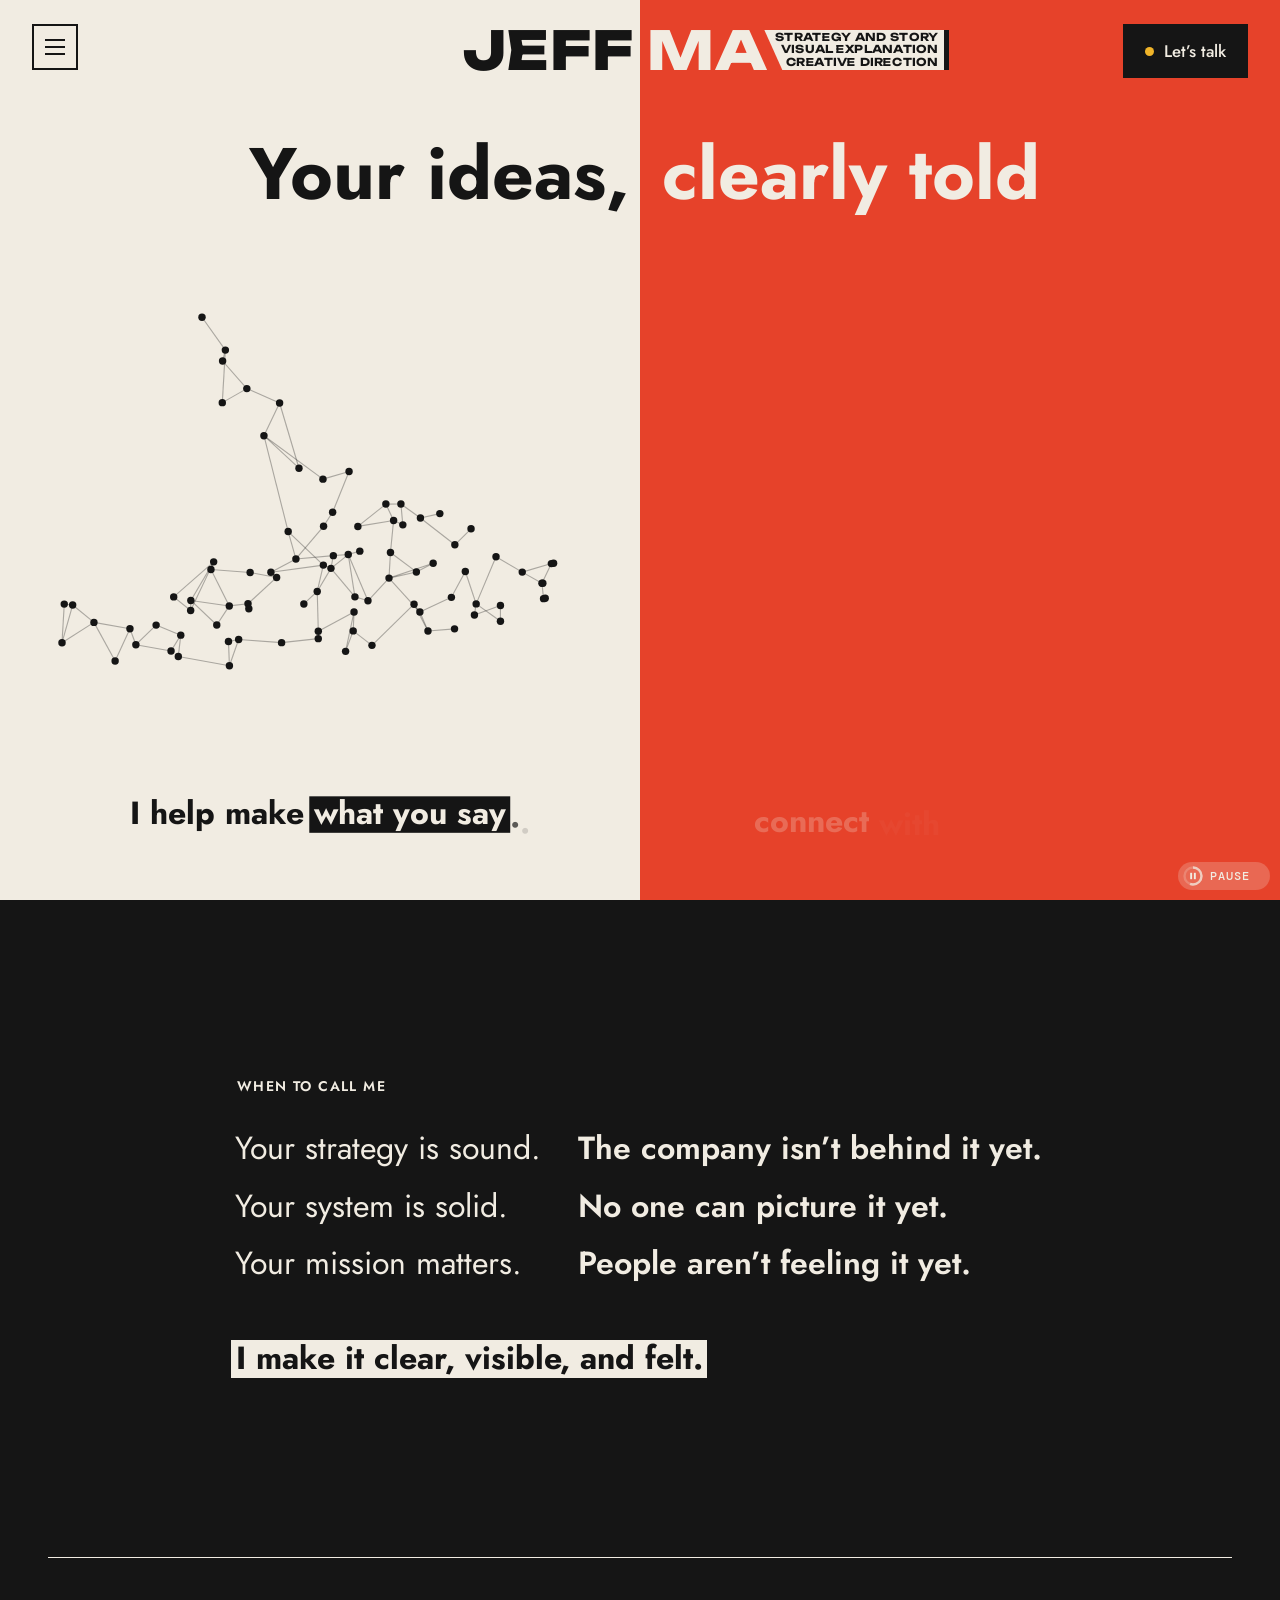
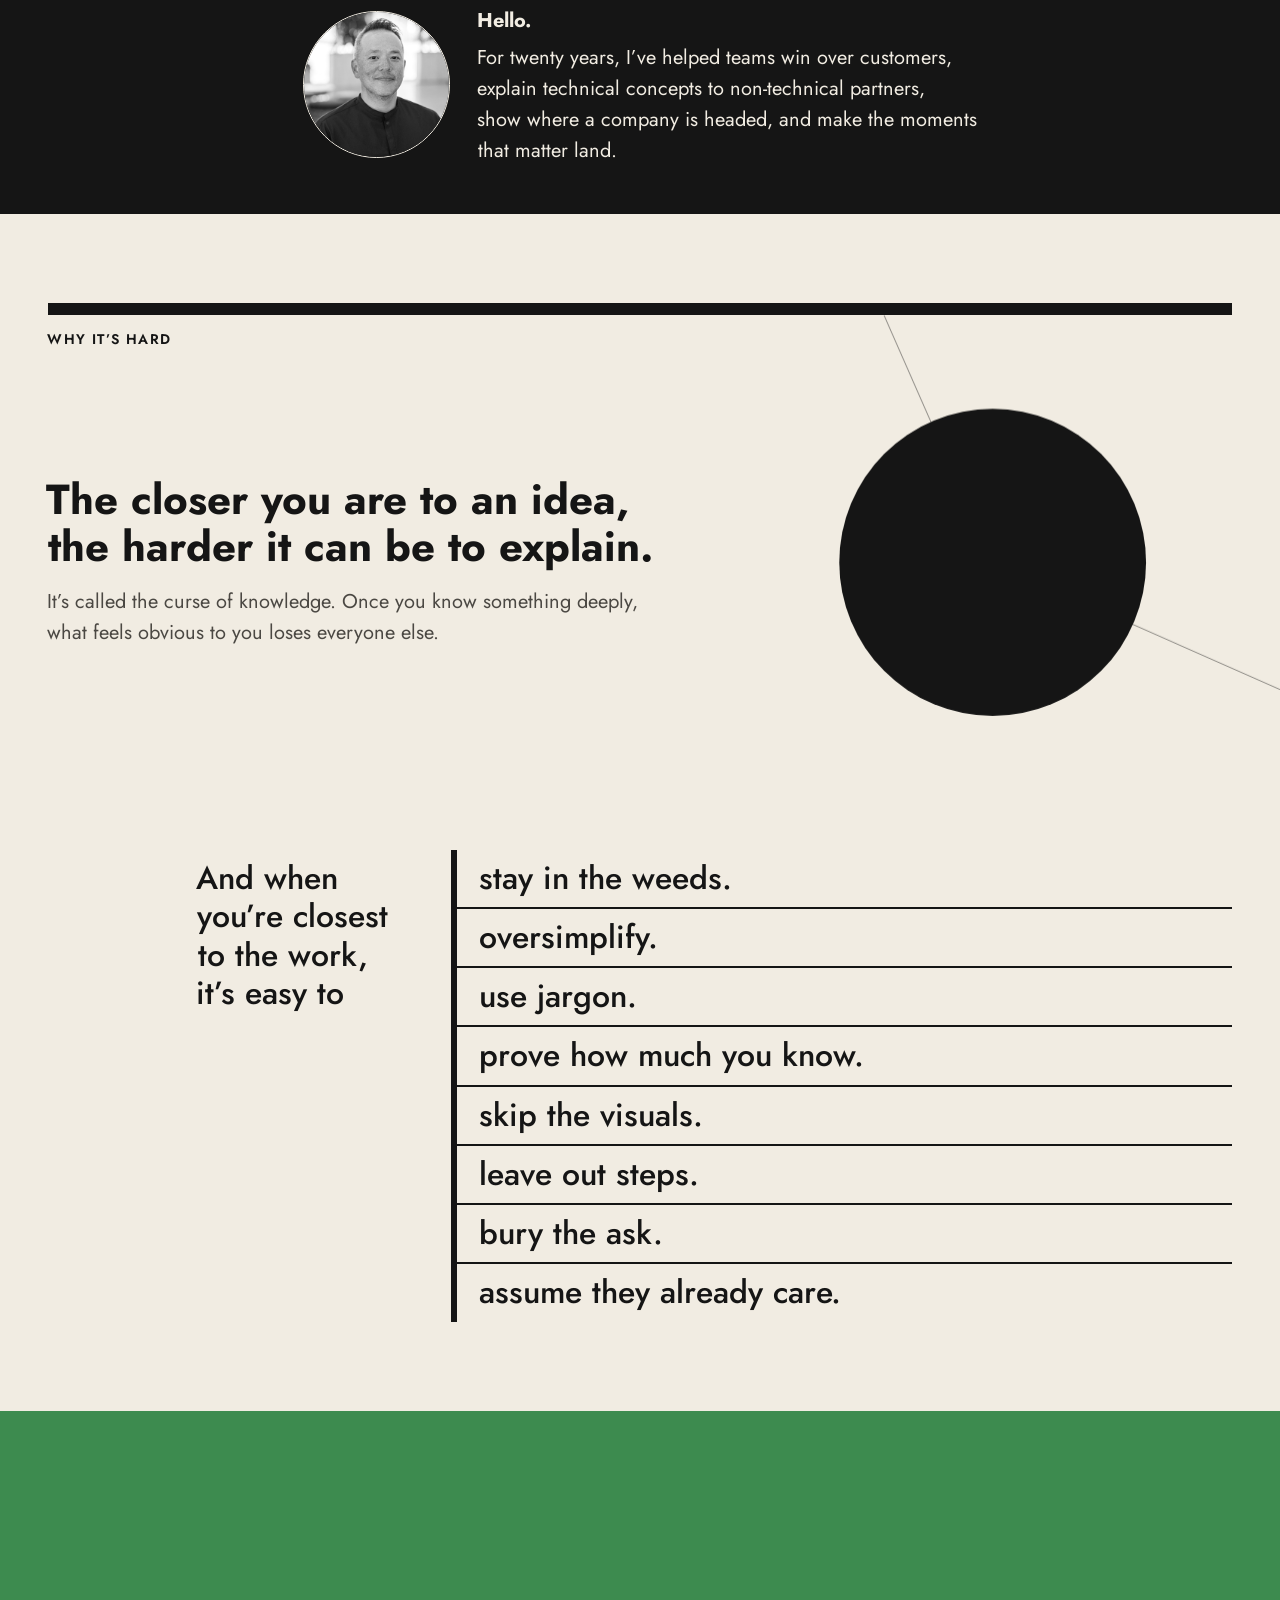
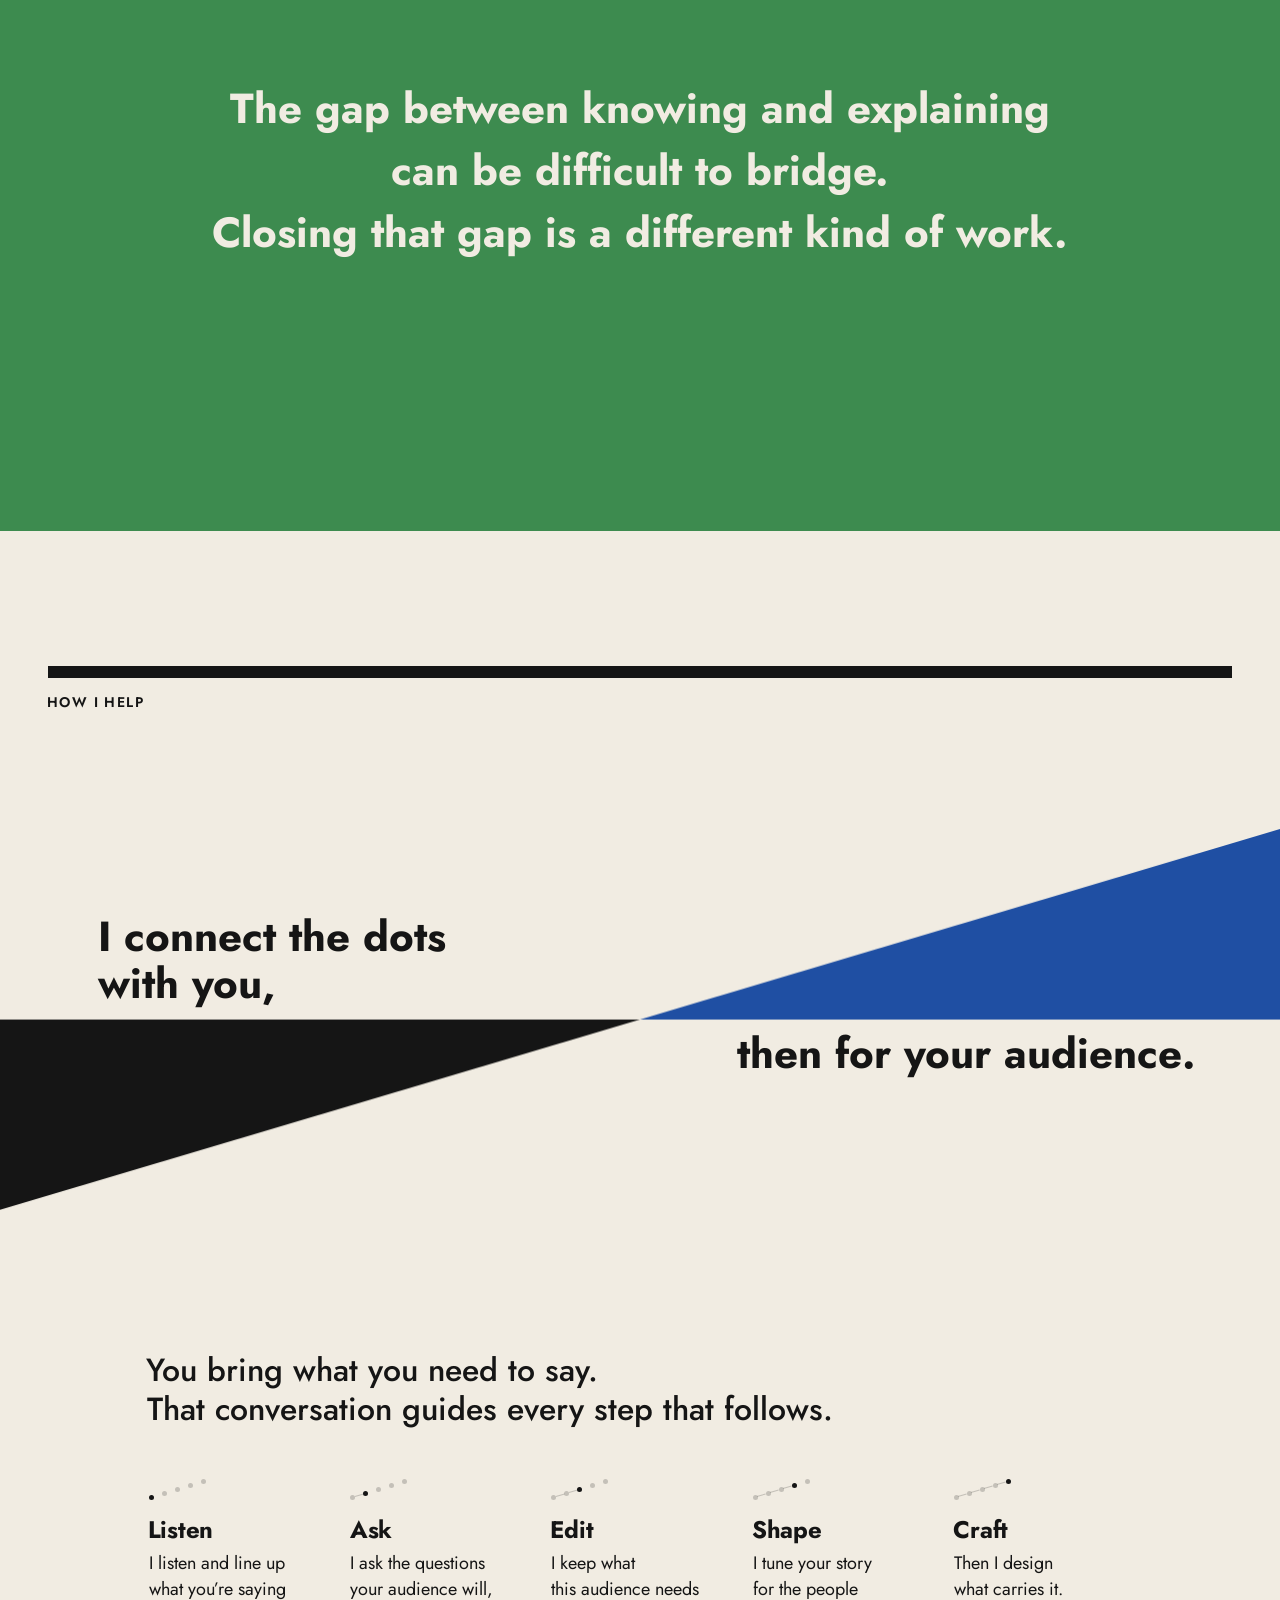
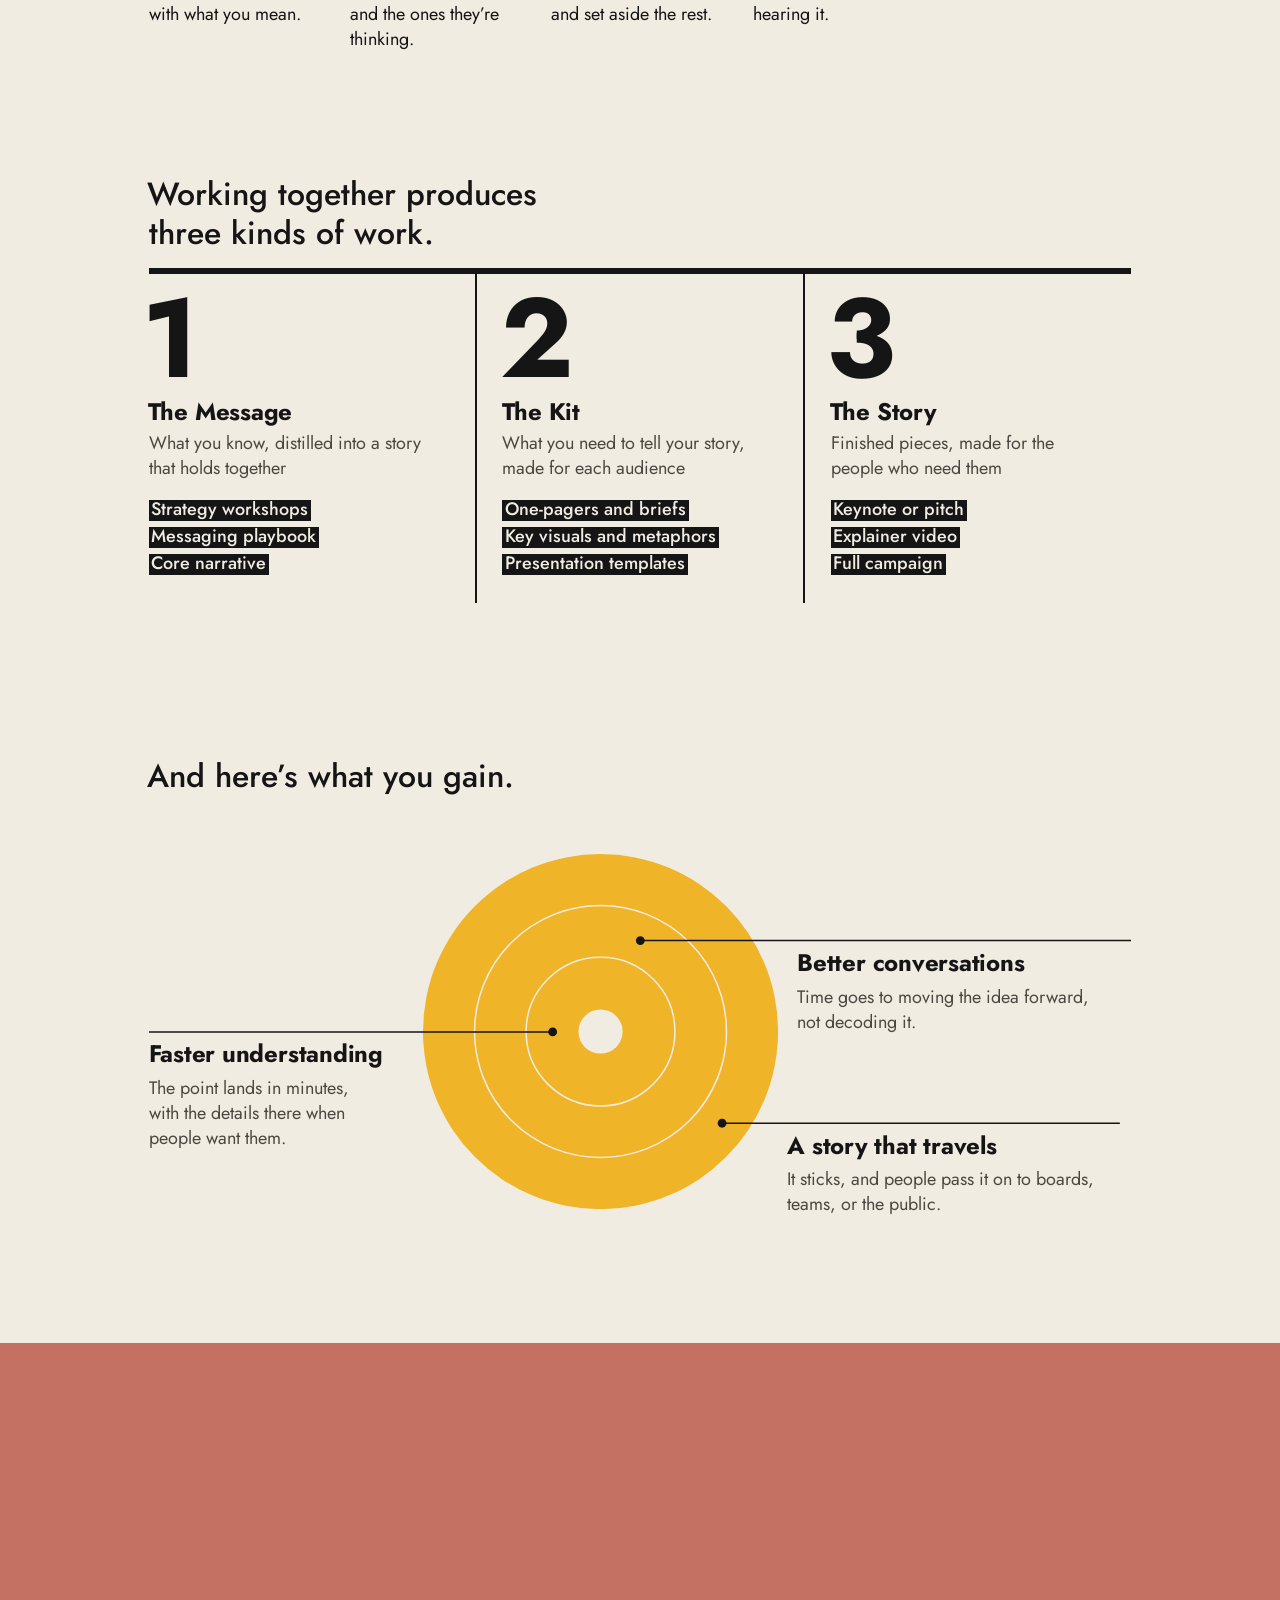
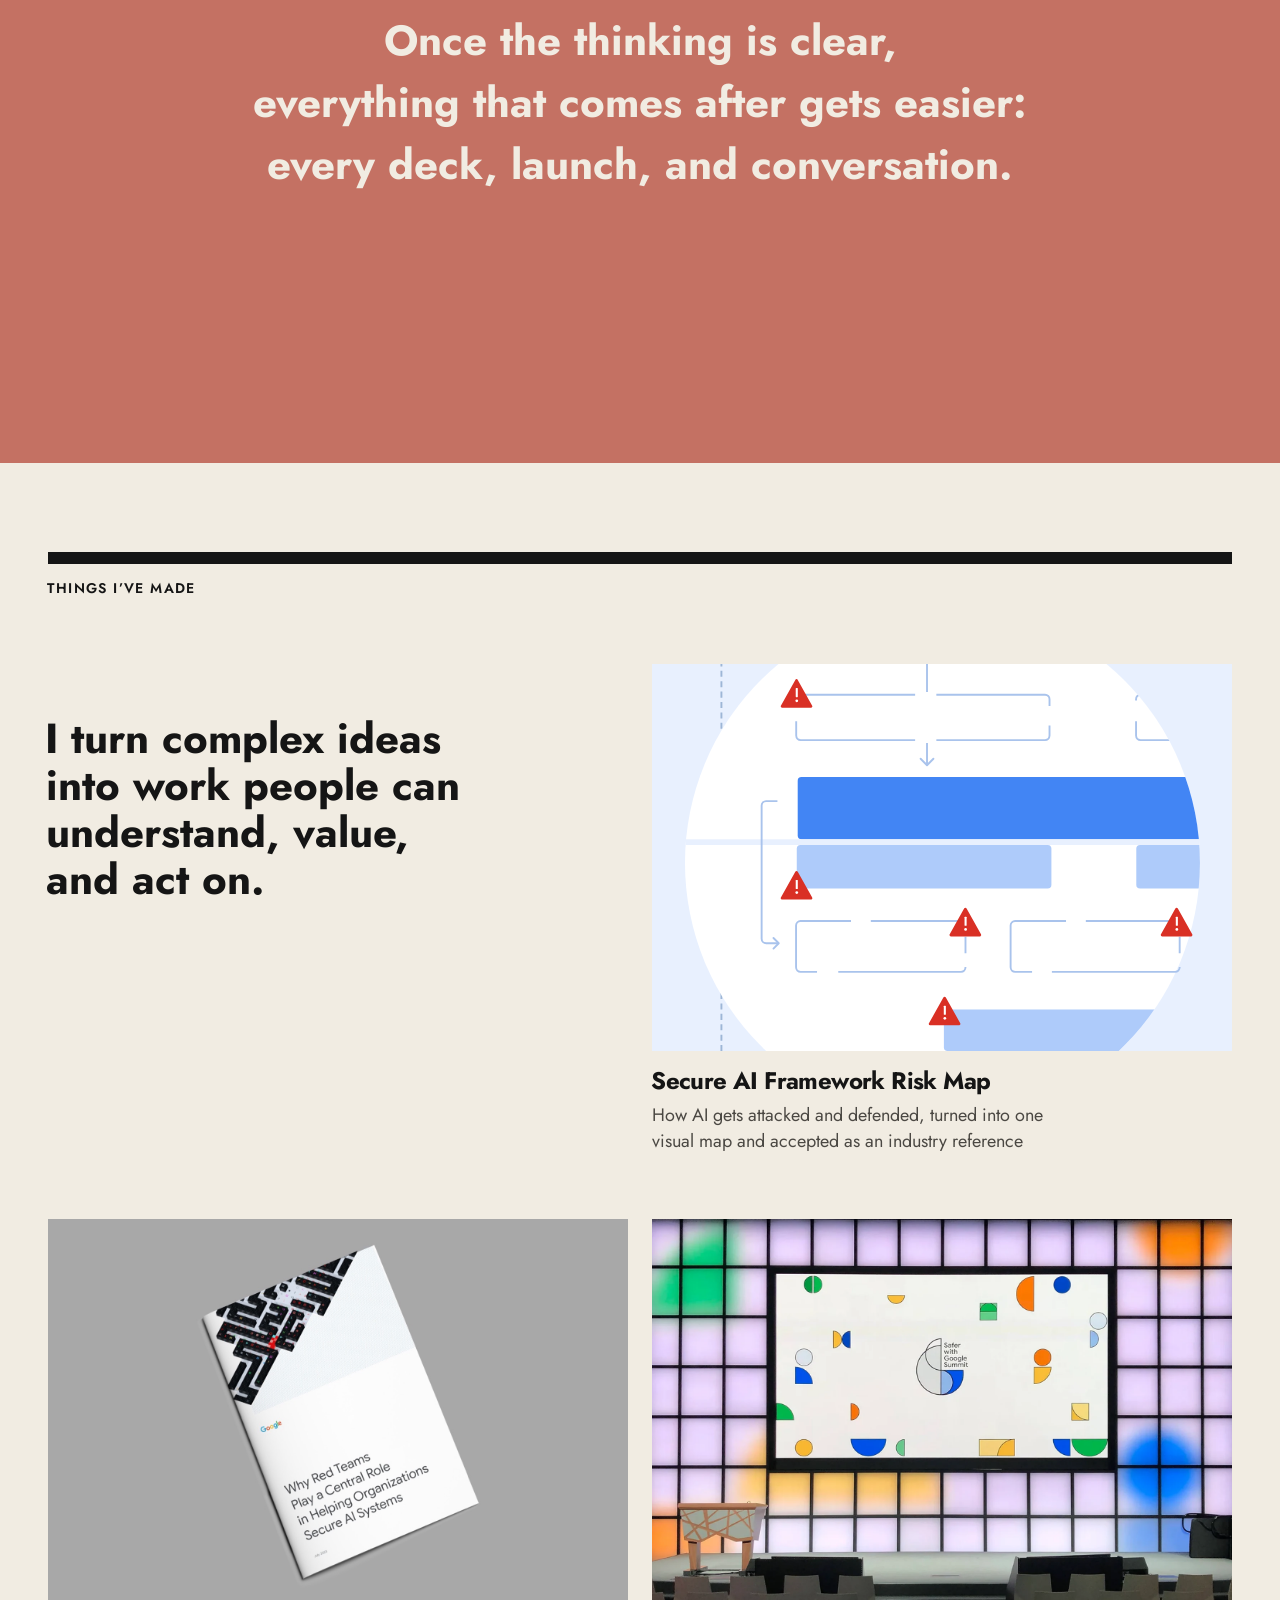
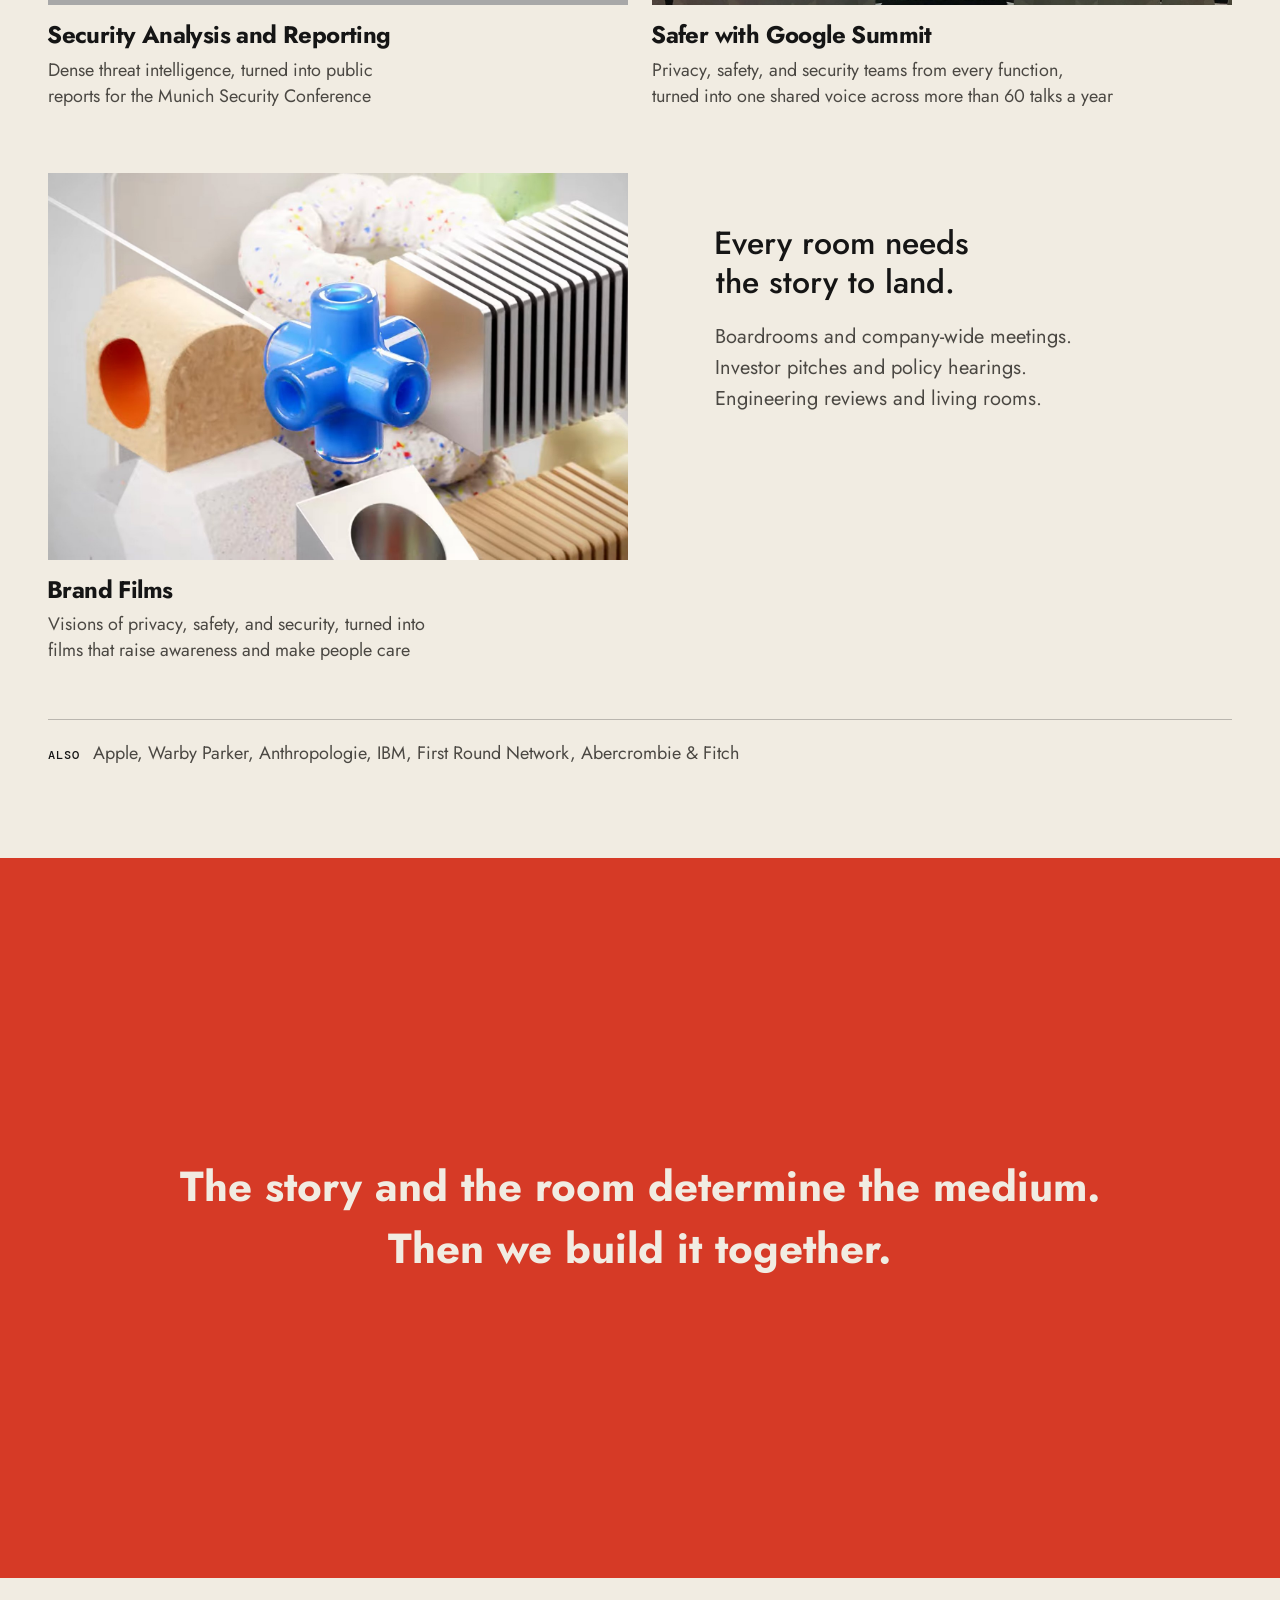
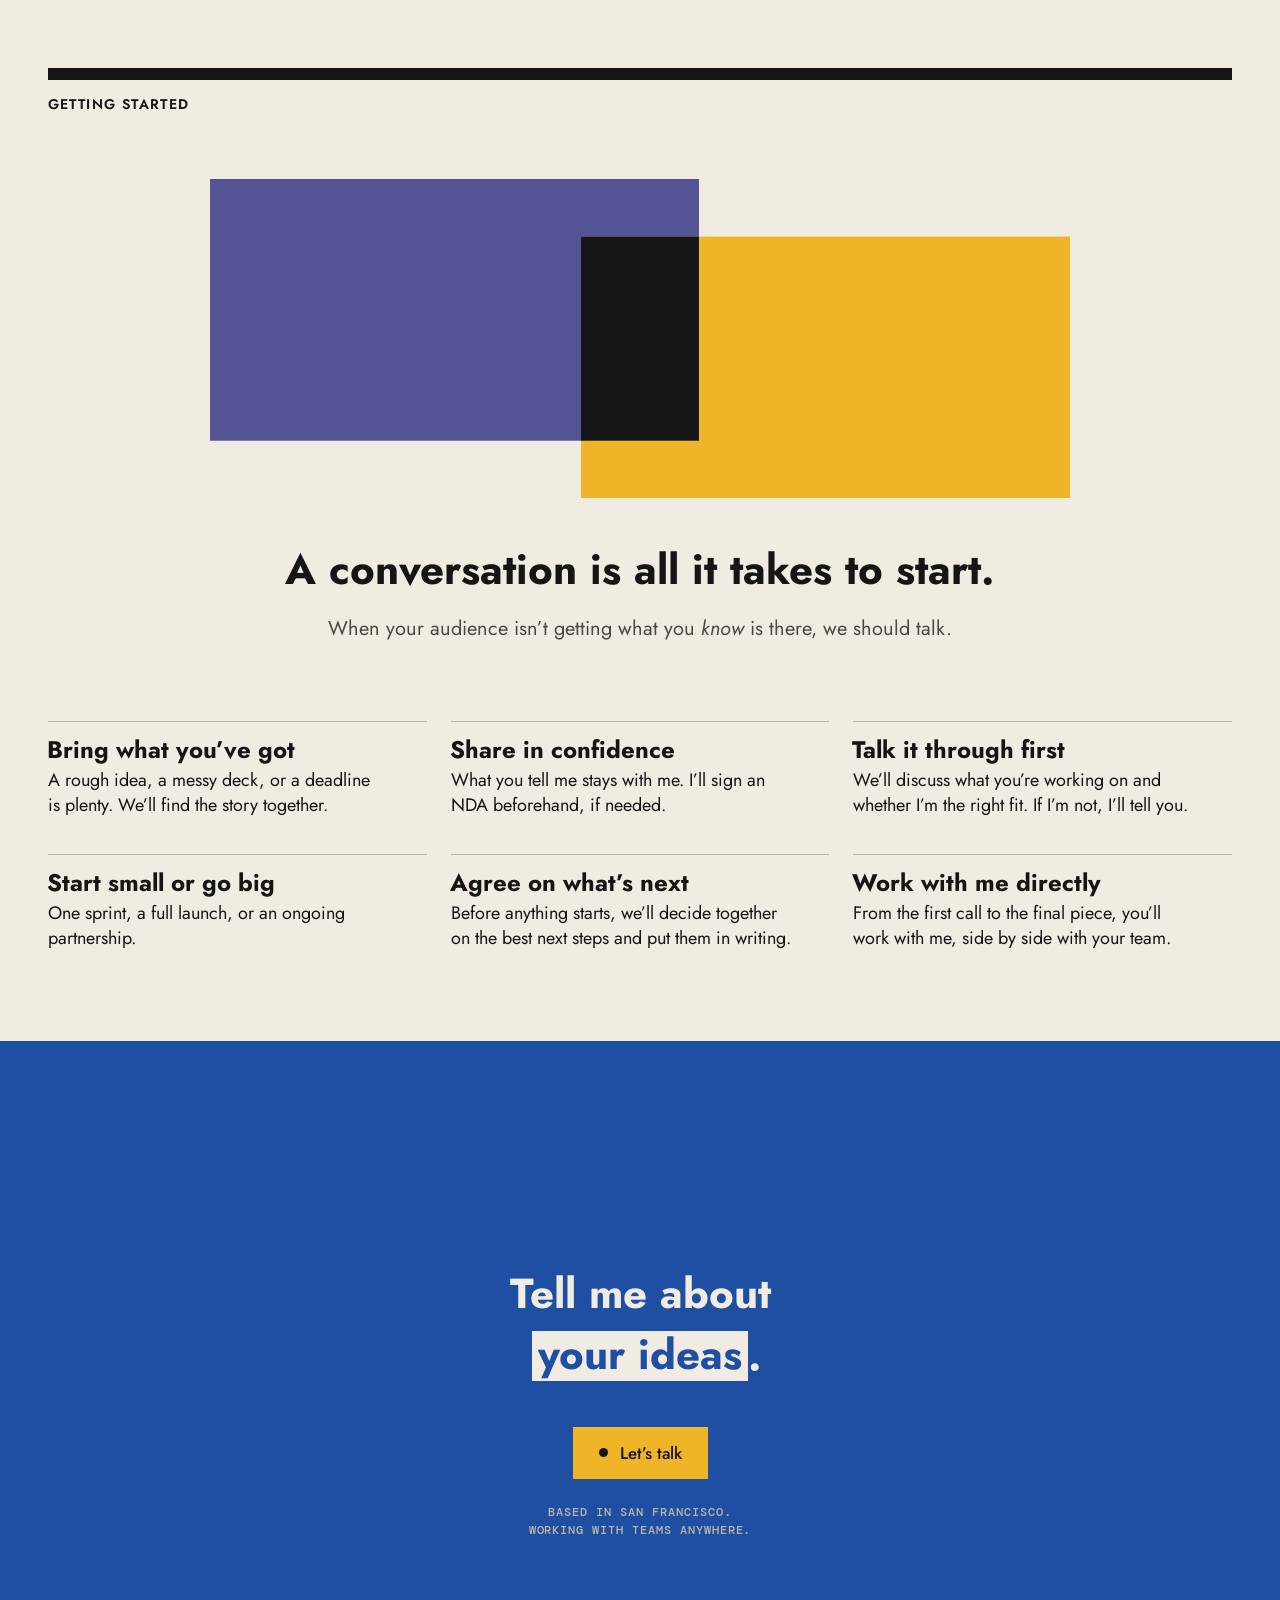
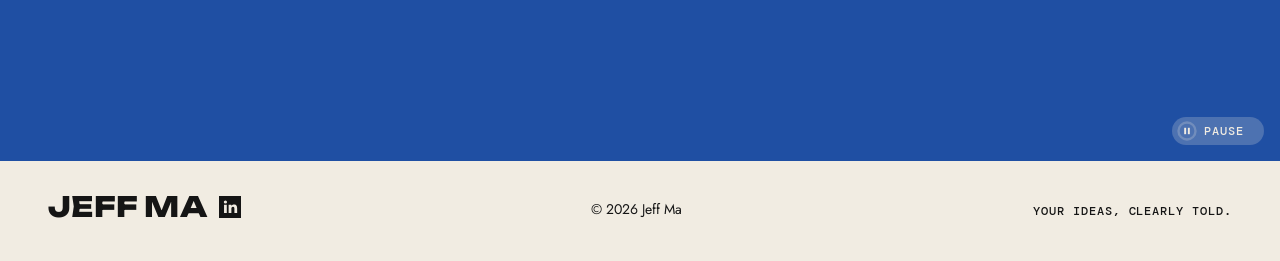
==== commit 2ee4376e: "Turn box: the I sits on the column edge The box inherited the line's optical indent and pulled the I" ====
--- a/index.html
+++ b/index.html
@@ -314,7 +314,7 @@
     .symptoms li span{display:block;}
   }
   .hero-sub{margin:1.75em 0 0; font-size:var(--fs-statement); font-weight:700; line-height:1.2; color:var(--paper);}   /* the turn: the lines' size, in Bold */
-  .turn-box{display:inline-block; line-height:1.1; margin-left:-.14em; background:var(--paper); color:var(--ink); padding:.02em .14em .06em; -webkit-box-decoration-break:clone; box-decoration-break:clone;}   /* knocked out of a madlib box: on ink the box is paper, as in the closing band; set like the madlib box, its height from a 1.1 line. The box hangs out by its padding, so its words align with the lines above */
+  .turn-box{display:inline-block; line-height:1.1; text-indent:0; margin-left:-.14em; background:var(--paper); color:var(--ink); padding:.02em .14em .06em; -webkit-box-decoration-break:clone; box-decoration-break:clone;}   /* knocked out of a madlib box: on ink the box is paper, as in the closing band; set like the madlib box, its height from a 1.1 line. The box hangs out by its padding, so its words align with the lines above; as a block of its own it would inherit the line's optical indent and pull the I in twice, so it takes none */
   /* A short first-person intro with a small portrait, left-aligned. */
   /* A layer under the sub-headline: a band in the border's ink, type knocked out, a black-and-white photo. */
   .intro-band{background:var(--ink); padding-block:clamp(28px, 4vw, 48px); position:relative;}
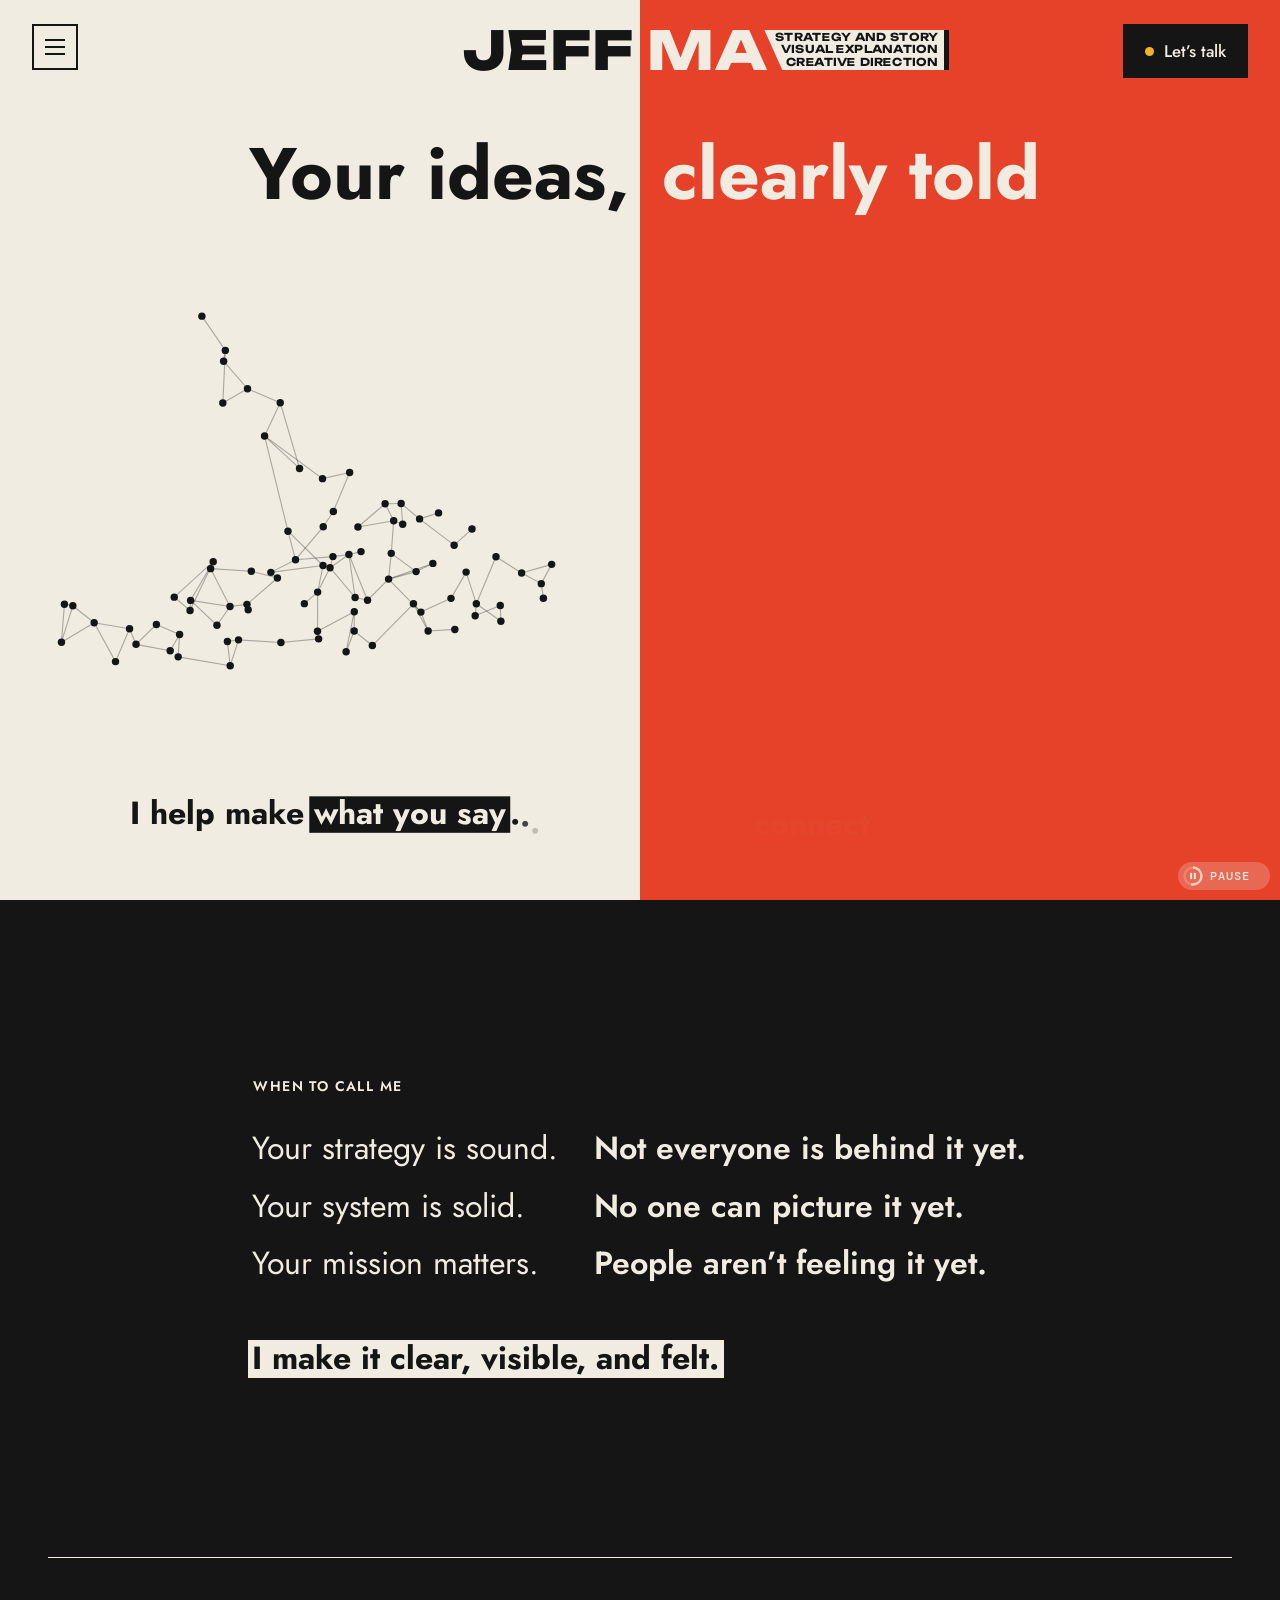
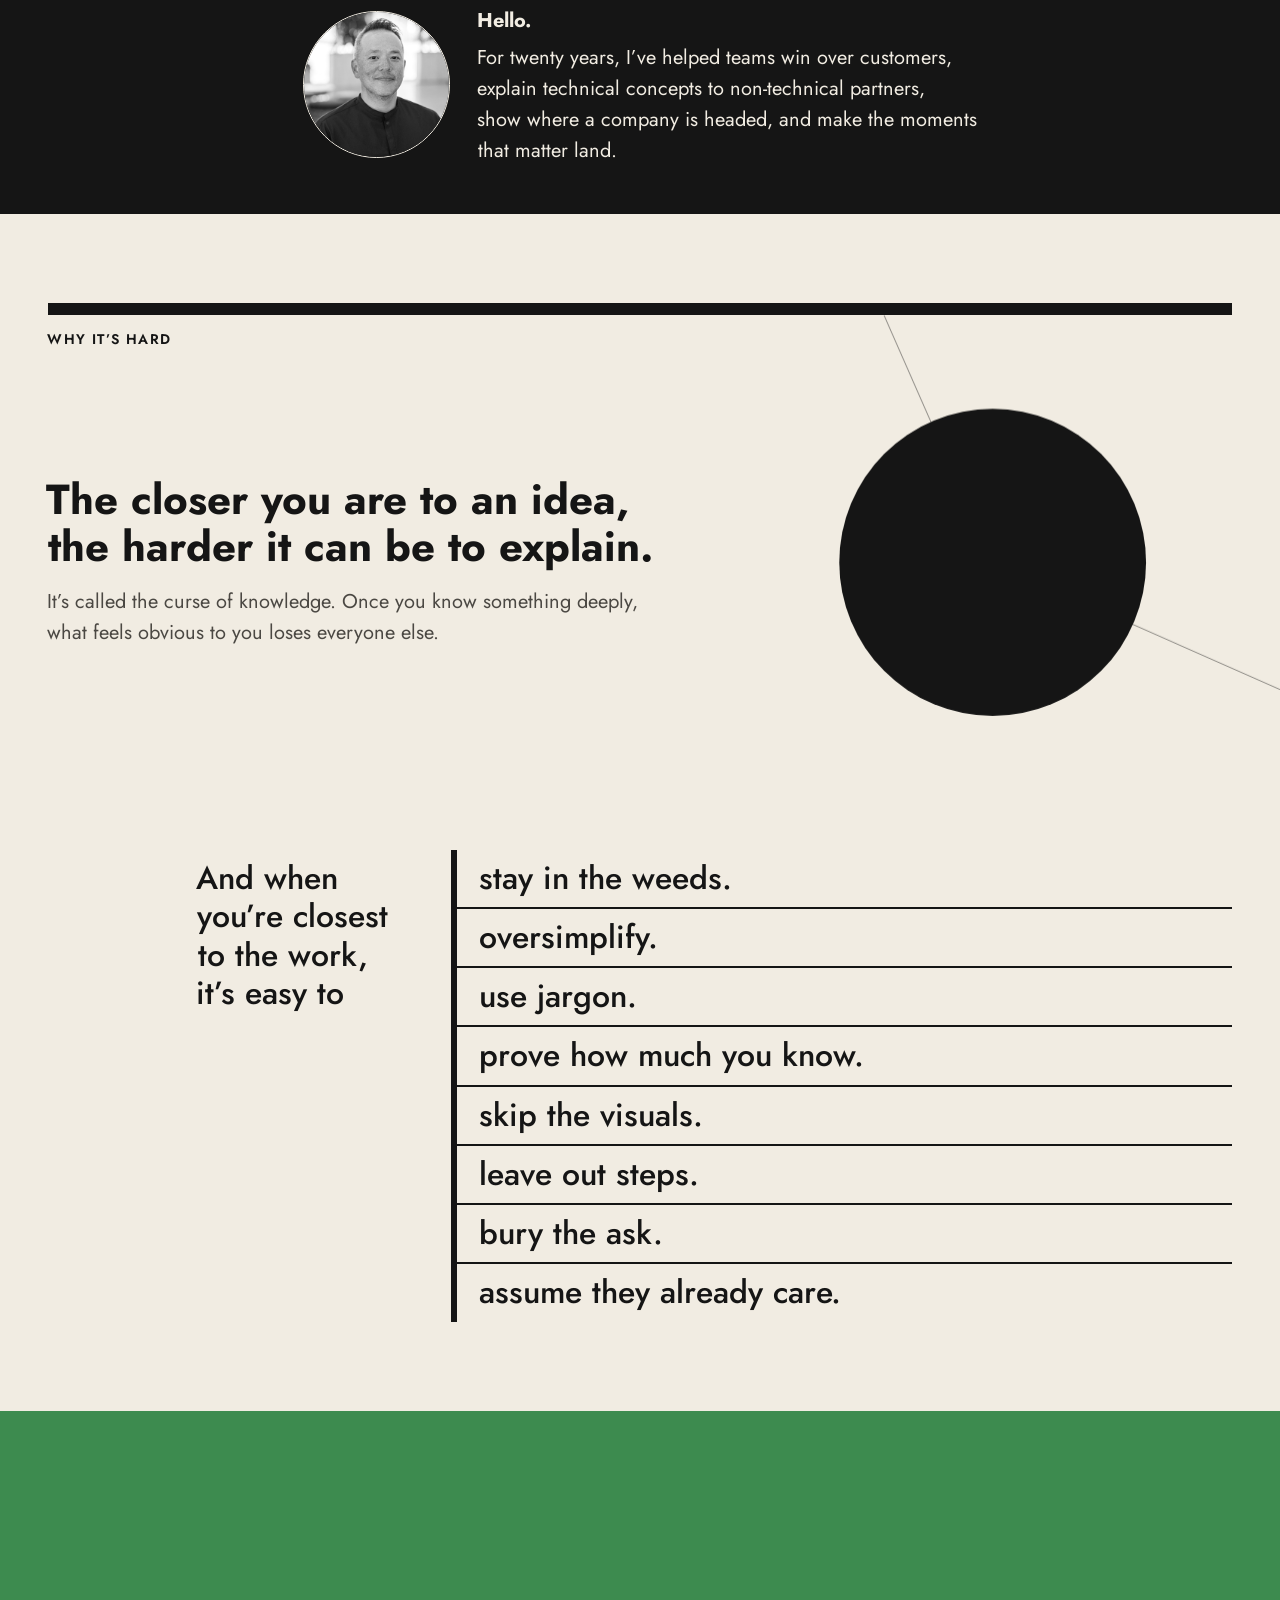
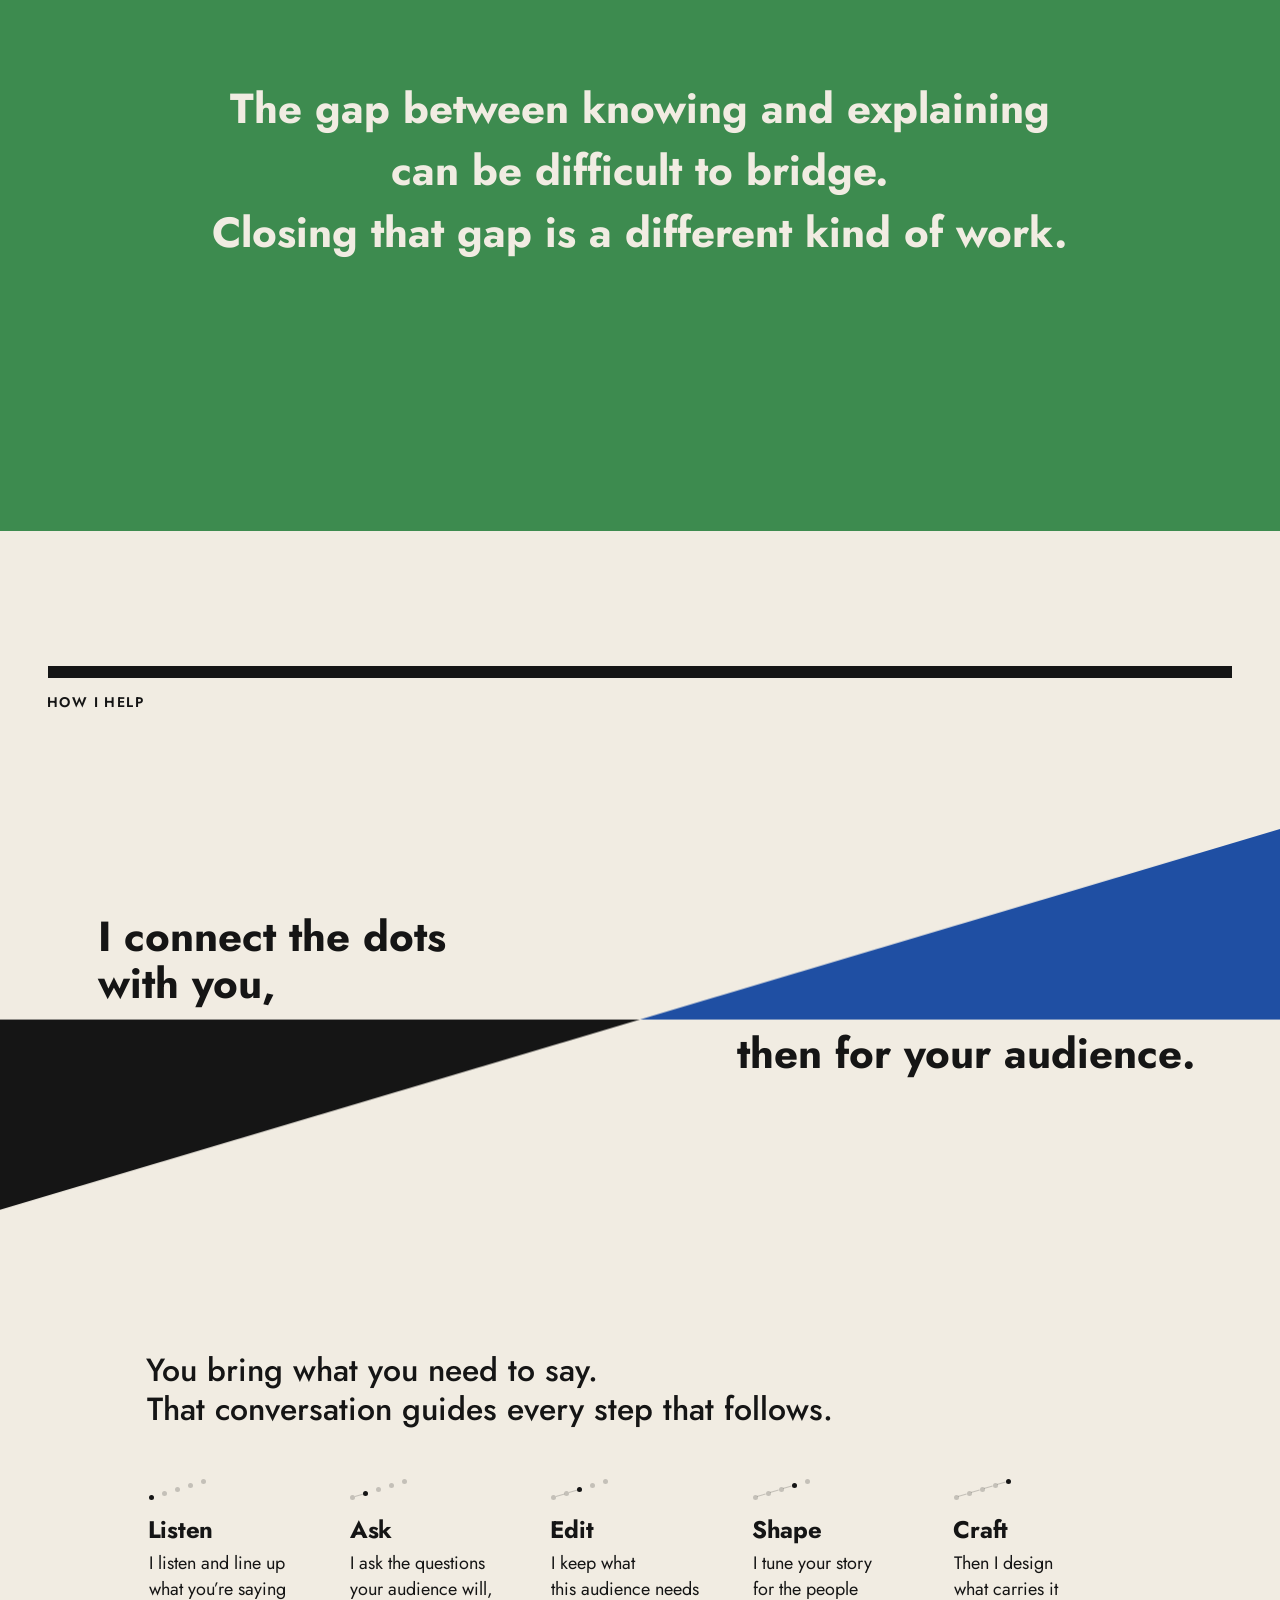
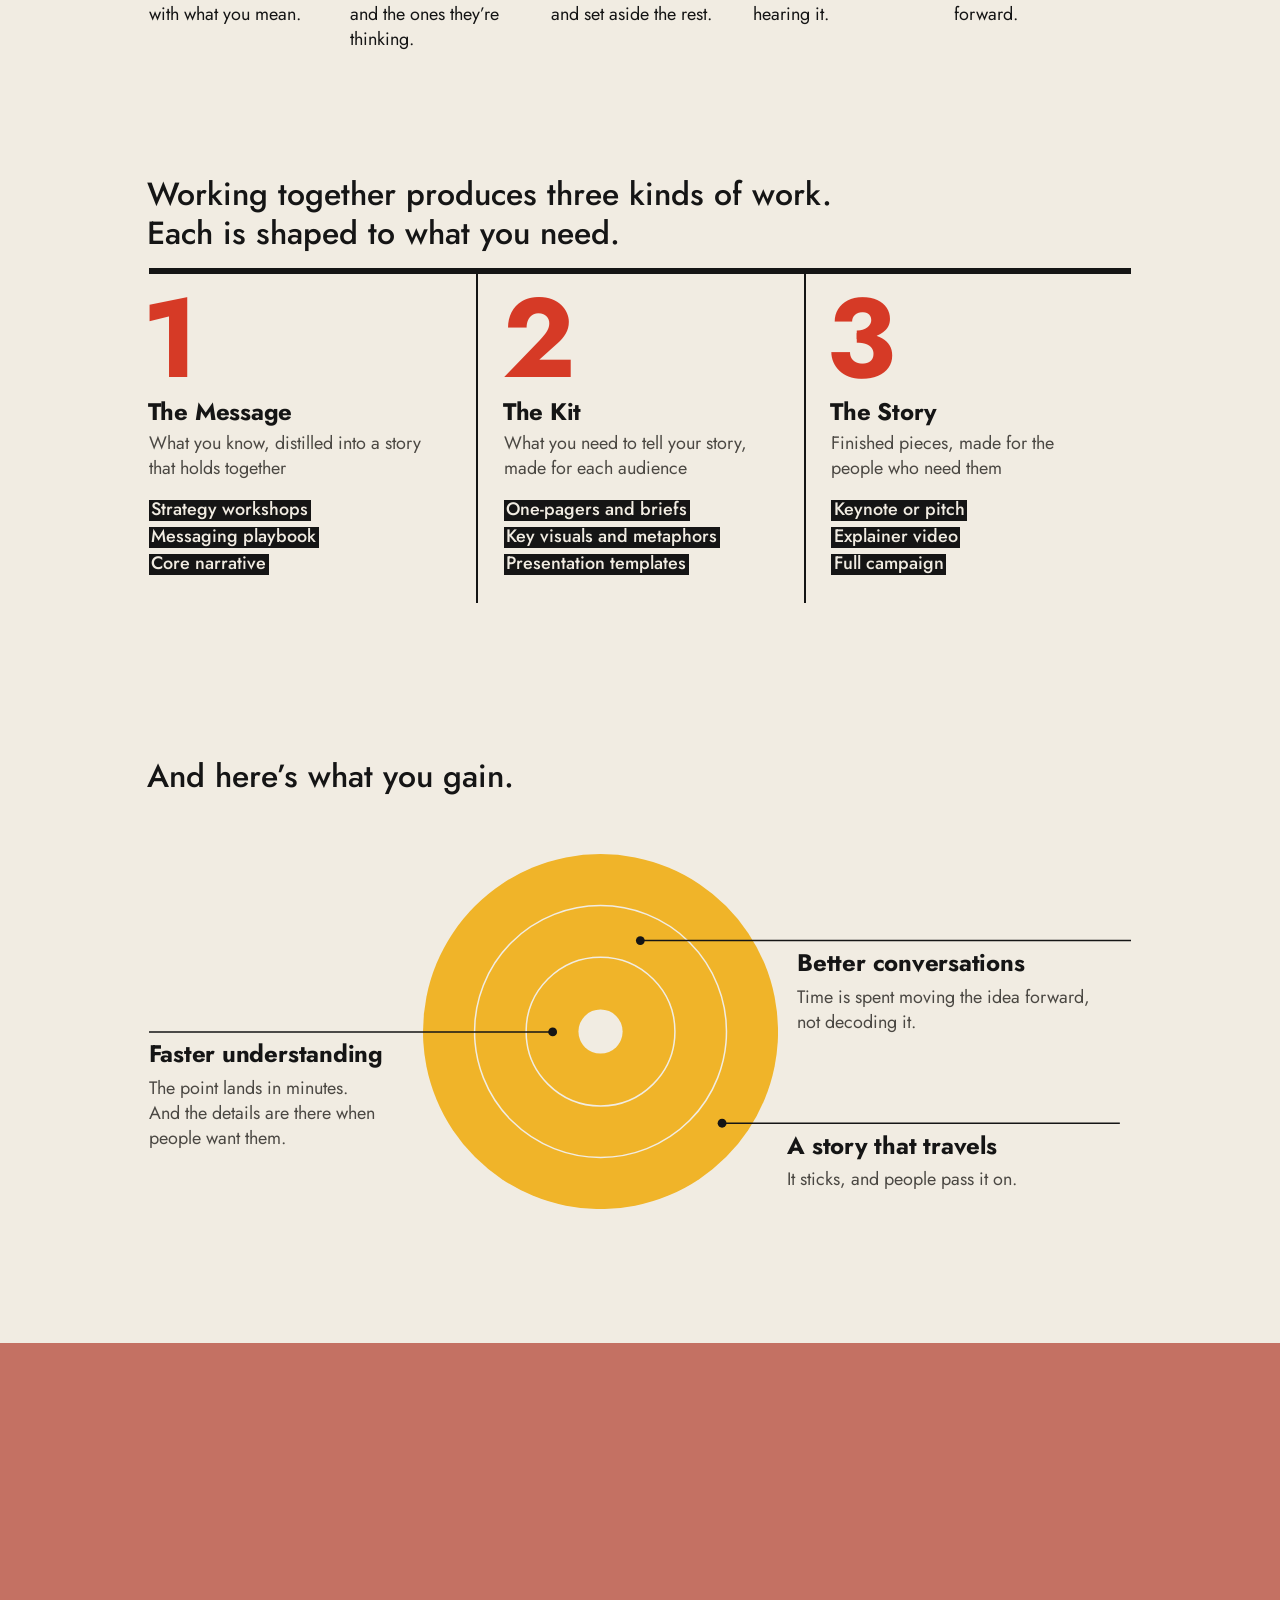
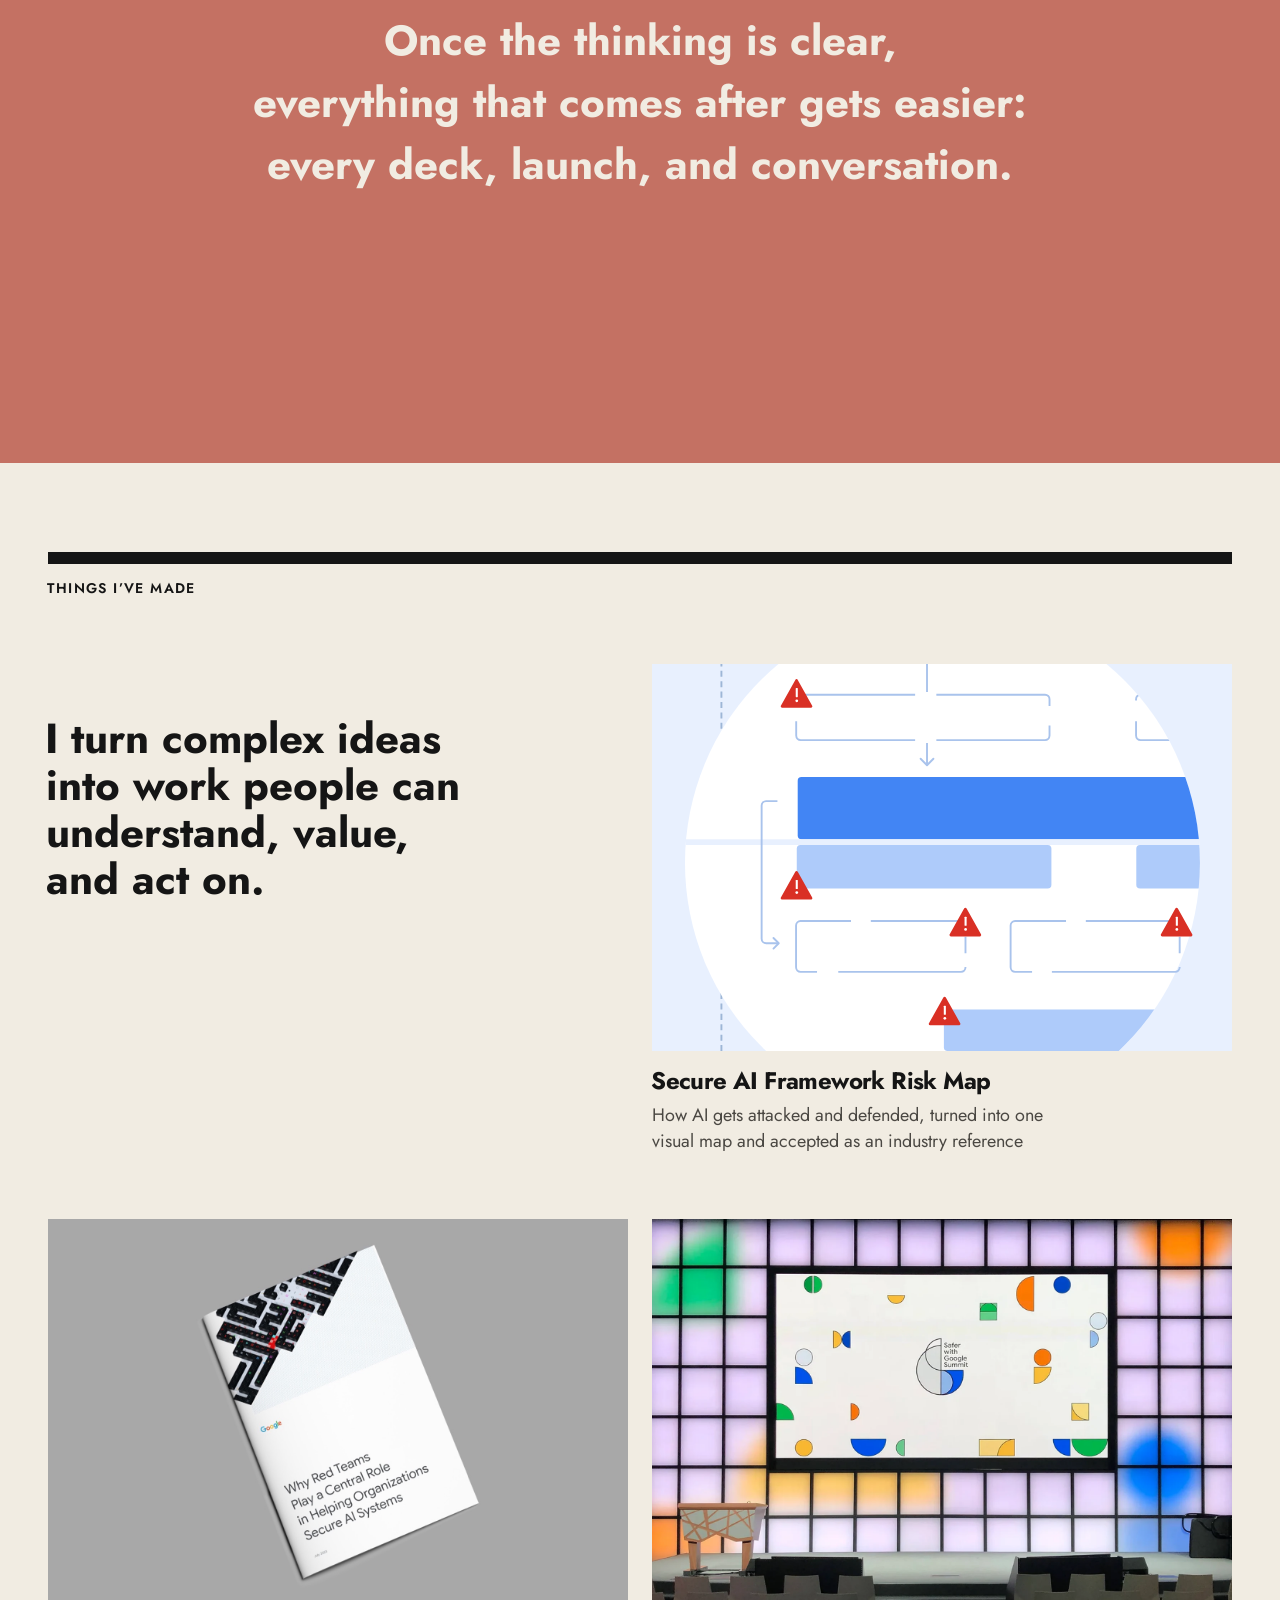
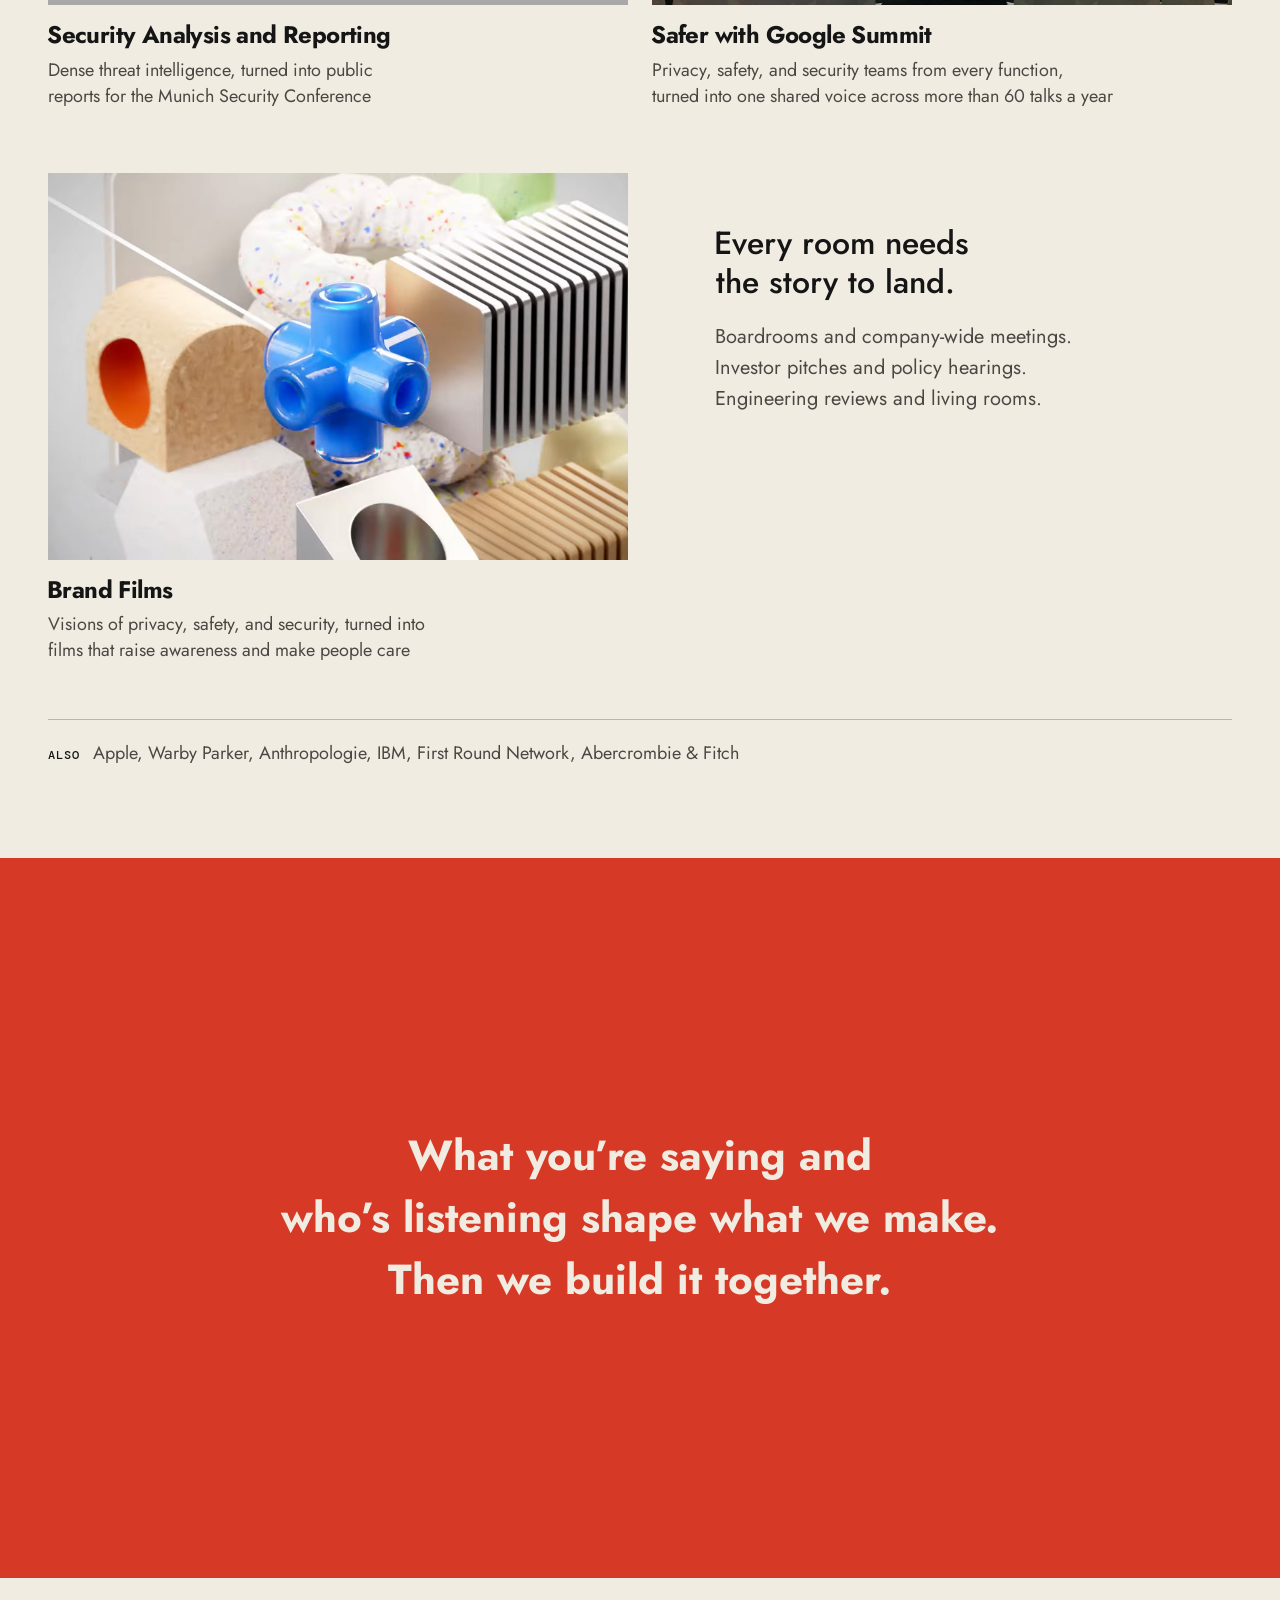
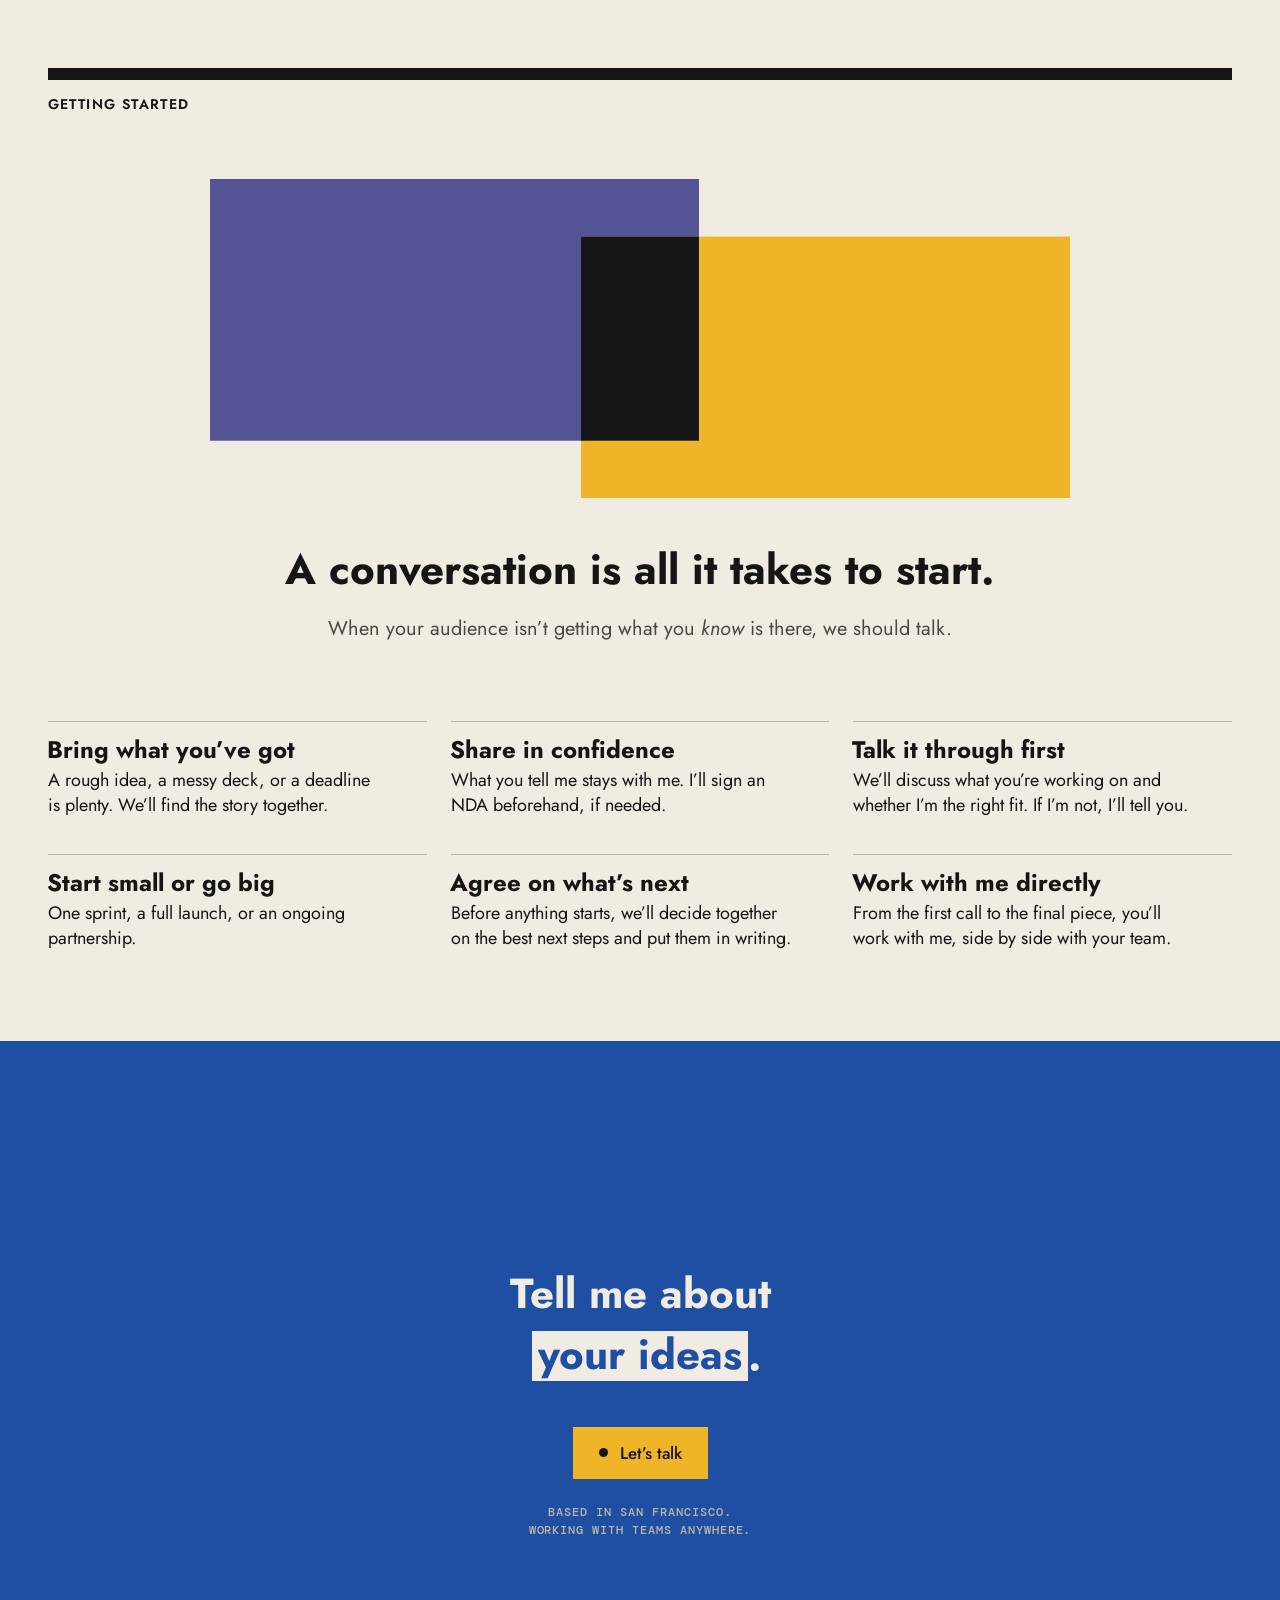
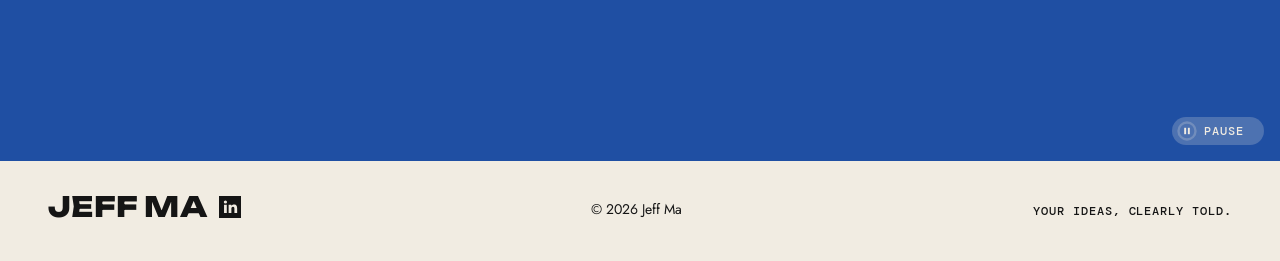
==== commit 08fe5673: "How I help and work copy; red numerals; hidden cases removed - When to call me: "Not everyone is beh" ====
--- a/index.html
+++ b/index.html
@@ -402,7 +402,12 @@
   @media (min-width:701px){ .payoff > p:first-child .pl{display:block;} .payoff > p:first-child:has(.pl){max-width:none;} .payoff .only-narrow{display:none;} }
   @media (max-width:700px){ .payoff .only-wide{display:none;} }
   .payoff-lines > p:first-child .pl{display:block;}   /* each sentence starts a new line at every width; on phones a sentence wraps between its phrases */   /* phones: “every deck,” closes the line above instead */
-  @media (max-width:760px){ .payoff > p:first-child .pk > span{display:block;} }   /* a phrase pair that stays on one line until the screen is too narrow for it ("The gap between knowing and explaining" needs about 760px); then each phrase takes a line */
+  @media (max-width:760px){ .payoff > p:first-child .pk > span{display:block;} }
+  /* Work's payoff: wide, "and" closes the first line ("What you're saying and / who's listening shape what we make."); narrower,
+     it opens the second, each phrase on its own line. The "and" not in use is display:none, so it is read only once. */
+  .pl-and > span:first-child{display:block;}
+  .pl-and .and-n{display:none;}
+  @media (max-width:1100px){ .pl-and > span{display:block;} .pl-and .and-w{display:none;} .pl-and .and-n{display:inline;} }   /* a phrase pair that stays on one line until the screen is too narrow for it ("The gap between knowing and explaining" needs about 760px); then each phrase takes a line */
   .story2 .s2-p{max-width:38em; margin:16px auto 0; text-wrap:balance;}
   @media (max-width:640px){ .br-lede{display:none;} }   /* narrow screens: let the lede wrap evenly instead */
   .s2-grid{display:grid; grid-template-columns:repeat(4, minmax(0, 1fr)); gap:6px; margin:clamp(44px, 6vw, 80px) 0 clamp(20px, 3vw, 32px);   /* more room under the lede */
@@ -536,7 +541,8 @@
   @media (min-width:1100px){ #approach .gains-k, #approach .gain-map{width:calc((100% + var(--col-gap)) * 10 / 12 - var(--col-gap)); margin-left:calc((100% + var(--col-gap)) / 12);} }
   .gains-k{font-size:var(--fs-title); font-weight:700; color:var(--ink-soft);}
   .gains-k.gets-k{font-size:var(--fs-statement); font-weight:500; line-height:1.2; color:var(--ink);}   /* a Statement, leading into the three kinds */
-  @media (min-width:560px){ .gets-k .nw{display:block; white-space:nowrap;} }   /* broken after "produces" */   /* the lead-in: the list's type, a step down */
+  .gets-k .nw{display:block;}   /* a sentence to a line: what it produces, then that it's shaped to you */
+  .gets-k .phr{white-space:nowrap;}   /* where a sentence is too long for its line, it breaks between phrases */   /* the lead-in: the list's type, a step down */
   .gain-map{position:relative; margin-top:clamp(32px, 4vw, 56px);}
   .gm-disc{display:block;}
   .gm-field{fill:var(--yellow);}
@@ -569,18 +575,19 @@
   }
   /* Examples of what you might get: a 3 x 2 grid in the stacks' language, a heavy ink bar on top and 2px ink rules
      between the cells (the grid's ink shows through the gaps). */
-  .gets-grid{list-style:none; margin:0 0 clamp(96px, 12vw, 176px); padding:0; display:grid; grid-template-columns:repeat(3, minmax(0, 1fr)); gap:2px; background:var(--ink); border-top:6px solid var(--ink);}
+  .gets-grid{list-style:none; margin:0 0 clamp(96px, 12vw, 176px); padding:0; display:grid; grid-template-columns:repeat(3, minmax(0, 1fr)); border-top:6px solid var(--ink);}
+  .gets-grid > li + li{border-left:2px solid var(--ink);}
   .gets-grid > li{background:var(--paper); padding:20px clamp(16px, 2vw, 28px) 28px;}
   .gets-grid > li:first-child{padding-left:0;}
   .gets-grid h3{margin:0 0 6px; font-size:var(--fs-title); line-height:1.15; letter-spacing:-0.01em;}
   .gets-grid p{margin:0; font-size:var(--fs-body); line-height:1.4; color:var(--ink-soft); text-wrap:pretty;}
-  .gg-num{display:block; margin:0 0 14px; font-size:clamp(4.5rem, 3rem + 5vw, 8rem); font-weight:700; line-height:.8; letter-spacing:-0.03em; color:var(--ink);}   /* large numerals: they build on each other, in order */
+  .gg-num{display:block; margin:0 0 14px; font-size:clamp(4.5rem, 3rem + 5vw, 8rem); font-weight:700; line-height:.8; letter-spacing:-0.03em; color:var(--red);}   /* large numerals: they build on each other, in order; in red, the colour between the opening triangle's blue and the gains' yellow */
   /* The examples of each kind, as small madlib boxes stacked one under the next: the range of what each kind can be.
      Set like .ml-box (ink box, paper words, 0.14em either side), at body size. */
   .gg-items{list-style:none; margin:18px 0 0; padding:0; display:flex; flex-direction:column; align-items:flex-start; gap:6px; font-size:var(--fs-body); line-height:1.1;}
   .gg-items li{padding:.02em .14em .06em; background:var(--ink); color:var(--paper); font-weight:500;}   /* Medium: paper on ink at body size needs more than the body's weight */
   @media (min-width:1100px){ #approach .gets-grid{width:calc((100% + var(--col-gap)) * 10 / 12 - var(--col-gap)); margin-left:calc((100% + var(--col-gap)) / 12);} }
-  @media (max-width:760px){ .gets-grid{grid-template-columns:minmax(0, 1fr);} .gets-grid > li{padding-inline:0;} }
+  @media (max-width:760px){ .gets-grid{grid-template-columns:minmax(0, 1fr);} .gets-grid > li{padding-inline:0;} .gets-grid > li + li{border-left:0; border-top:2px solid var(--ink);} }
   /* Until the three kinds fit three across, they and their lead-in sit in the stacked steps' column, starting where the
      step names do (past the dot trail: 62px), so the section reads down one edge. */
   @media (max-width:760px){
@@ -597,26 +604,6 @@
 
   }
 
-  /* 04 — Work */
-  /* Work samples as cards in columns: image on top, then the title, then what the experts knew and what people understood. */
-  .cases{display:grid; grid-template-columns:repeat(auto-fill, minmax(min(100%, 300px), 1fr)); gap:24px;}
-  .case{display:flex; flex-direction:column; gap:16px; padding-bottom:22px; border:2px solid var(--rule); text-decoration:none; color:inherit; position:relative;}
-  .case-media{order:-1; aspect-ratio:16/10; overflow:hidden; background:var(--paper-2); border-bottom:2px solid var(--rule);}
-  .case-media img{width:100%; height:100%; object-fit:cover;}
-  .case:hover .case-media img{transform:scale(1.04);}
-  .case-title{display:flex; justify-content:space-between; align-items:baseline; gap:12px; padding:0 20px;}
-  .case-title h3{font-size:var(--fs-title); line-height:1.2; text-wrap:balance;}
-  .case-title .arrow{font-size:1.2rem; transition:transform .25s;}
-  .case:hover .case-title .arrow{transform:translateX(6px);}
-  .case:hover .case-title h3{text-decoration:underline; text-decoration-thickness:2px; text-underline-offset:5px;}
-  .case-body{display:grid; gap:12px; padding:0 20px;}
-  .case .label{display:block; margin-bottom:4px; color:var(--ink-soft);}
-  .case .from p{font-size:var(--fs-body); color:var(--ink-soft);}
-  .case .to p{font-size:var(--fs-body); font-weight:500;}
-  /* The other clients fill the last slot in the grid as a quieter card. */
-  .also{display:flex; flex-direction:column; justify-content:center; gap:8px; padding:24px 20px; border:2px solid var(--rule); background:var(--paper-2);}
-  .also .label{color:var(--ink-soft);}
-  .also span.co{font-weight:500; font-size:var(--fs-body);}
 
 
   /* 06 — Contact */
@@ -664,7 +651,6 @@
   .ways li{padding:14px clamp(16px, 2.5vw, 40px) 0 0; border-top:1px solid color-mix(in srgb, currentColor 25%, transparent);}   /* room on the right, so text in one column stops short of the next */
   .ways .nw{white-space:nowrap;}
   .ways b{display:block; font-weight:700; font-size:var(--fs-title); line-height:1.15; margin-bottom:4px;}
-  .ways-note{margin:20px 0 clamp(40px, 6vw, 64px); color:var(--ink-soft);}
   @media (max-width:700px){ .ways{grid-template-columns:minmax(0, 1fr);} }
   /* The closing band: the invitation, the button and where I'm based, on blue. On a field the madlib box flips, as on the
      hero's colour side: a paper box with the words in the band's colour. */
@@ -895,7 +881,7 @@
     <div class="symp">
       <h2 class="label band-mark">When to call me</h2>
       <ul class="symptoms">
-        <li><span>Your strategy is sound.</span> <span>The company isn’t behind it&nbsp;yet.</span></li>
+        <li><span>Your strategy is sound.</span> <span>Not everyone is behind it&nbsp;yet.</span></li>
         <li><span>Your system is solid.</span> <span>No one can picture it&nbsp;yet.</span></li>
         <li><span>Your mission matters.</span> <span>People aren’t feeling it&nbsp;yet.</span></li>
       </ul>
@@ -1008,13 +994,13 @@
       <li class="step"><span class="dots" aria-hidden="true"><i></i><i></i><i></i><i></i><i></i></span><h3>Ask</h3><p><span class="nw">I ask the questions</span> <span class="nw">your audience will,</span> <span class="nw">and the ones they’re</span> <span class="nw">thinking.</span></p></li>
       <li class="step"><span class="dots" aria-hidden="true"><i></i><i></i><i></i><i></i><i></i></span><h3>Edit</h3><p><span class="nw">I keep what</span> <span class="nw">this audience needs</span> <span class="nw">and set aside the rest.</span></p></li>
       <li class="step"><span class="dots" aria-hidden="true"><i></i><i></i><i></i><i></i><i></i></span><h3>Shape</h3><p><span class="nw">I tune your story</span> <span class="nw">for the people</span> <span class="nw">hearing it.</span></p></li>
-      <li class="step"><span class="dots" aria-hidden="true"><i></i><i></i><i></i><i></i><i></i></span><h3>Craft</h3><p><span class="nw">Then I design</span> <span class="nw">what carries it.</span></p></li>
+      <li class="step"><span class="dots" aria-hidden="true"><i></i><i></i><i></i><i></i><i></i></span><h3>Craft</h3><p><span class="nw">Then I design</span> <span class="nw">what carries it</span> <span class="nw">forward.</span></p></li>
     </ol>
     </div>
 
     <!-- What you get, in three kinds that build on each other: the message, the kit, and the story. The ways to work
          together refer back to them. -->
-    <p class="sub-label gains-k gets-k reveal"><span class="nw">Working together produces</span> <span class="nw">three kinds of&nbsp;work.</span></p>
+    <p class="sub-label gains-k gets-k reveal"><span class="nw"><span class="phr">Working together produces</span> <span class="phr">three kinds of&nbsp;work.</span></span> <span class="nw"><span class="phr">Each is shaped</span> <span class="phr">to what you&nbsp;need.</span></span></p>
     <!-- The three kinds side by side, text only (the work section carries the pictures). -->
     <ul class="gets-grid reveal">
       <li><span class="gg-num" aria-hidden="true">1</span><h3>The Message</h3><p>What you know, distilled into a story that holds together</p><ul class="gg-items"><li>Strategy workshops</li><li>Messaging playbook</li><li>Core narrative</li></ul></li>
@@ -1032,9 +1018,9 @@
     <svg class="gm-disc" viewBox="0 0 482 482" aria-hidden="true"><circle cx="241" cy="241" r="241" class="gm-field"/><circle cx="241" cy="241" r="101" class="gm-hair"/><circle cx="241" cy="241" r="171" class="gm-hair"/><circle cx="241" cy="241" r="30" class="gm-hole"/></svg>
     <svg class="gm-lead" viewBox="0 0 1334 500" aria-hidden="true"><path d="M0 251H548"/><circle cx="548" cy="251" r="6"/><path d="M667 127H1334"/><circle cx="667" cy="127" r="6"/><path d="M778 375H1318"/><circle cx="778" cy="375" r="6"/></svg>
     <ul class="gains">
-    <li style="--x:0; --w:27%; --y:263" data-band="1"><svg class="g-ic" viewBox="0 0 482 482" aria-hidden="true"><circle cx="241" cy="241" r="241" class="gi-b3"/><circle cx="241" cy="241" r="171" class="gi-b2"/><circle cx="241" cy="241" r="101" class="gi-b1"/><circle cx="241" cy="241" r="171" class="gi-gap"/><circle cx="241" cy="241" r="101" class="gi-gap"/><circle cx="241" cy="241" r="30" class="gm-hole"/></svg><div><span class="g-h"><b>Faster understanding</b></span> <span class="g-d"><span class="gl">The point lands in minutes,</span> <span class="gl">with the details there when</span> <span class="gl">people want&nbsp;them.</span></span></div></li>
-    <li style="--x:66%; --w:34%; --y:139" data-band="2"><svg class="g-ic" viewBox="0 0 482 482" aria-hidden="true"><circle cx="241" cy="241" r="241" class="gi-b3"/><circle cx="241" cy="241" r="171" class="gi-b2"/><circle cx="241" cy="241" r="101" class="gi-b1"/><circle cx="241" cy="241" r="171" class="gi-gap"/><circle cx="241" cy="241" r="101" class="gi-gap"/><circle cx="241" cy="241" r="30" class="gm-hole"/></svg><div><span class="g-h"><b>Better conversations</b></span> <span class="g-d"><span class="gl">Time goes to moving the idea forward,</span> <span class="gl">not decoding&nbsp;it.</span></span></div></li>
-    <li style="--x:65%; --w:35%; --y:387" data-band="3"><svg class="g-ic" viewBox="0 0 482 482" aria-hidden="true"><circle cx="241" cy="241" r="241" class="gi-b3"/><circle cx="241" cy="241" r="171" class="gi-b2"/><circle cx="241" cy="241" r="101" class="gi-b1"/><circle cx="241" cy="241" r="171" class="gi-gap"/><circle cx="241" cy="241" r="101" class="gi-gap"/><circle cx="241" cy="241" r="30" class="gm-hole"/></svg><div><span class="g-h"><b>A story that travels</b></span> <span class="g-d"><span class="gl">It sticks, and people pass it on to boards,</span> <span class="gl">teams, or the&nbsp;public.</span></span></div></li>
+    <li style="--x:0; --w:27%; --y:263" data-band="1"><svg class="g-ic" viewBox="0 0 482 482" aria-hidden="true"><circle cx="241" cy="241" r="241" class="gi-b3"/><circle cx="241" cy="241" r="171" class="gi-b2"/><circle cx="241" cy="241" r="101" class="gi-b1"/><circle cx="241" cy="241" r="171" class="gi-gap"/><circle cx="241" cy="241" r="101" class="gi-gap"/><circle cx="241" cy="241" r="30" class="gm-hole"/></svg><div><span class="g-h"><b>Faster understanding</b></span> <span class="g-d"><span class="gl">The point lands in minutes.</span> <span class="gl">And the details are there when</span> <span class="gl">people want&nbsp;them.</span></span></div></li>
+    <li style="--x:66%; --w:34%; --y:139" data-band="2"><svg class="g-ic" viewBox="0 0 482 482" aria-hidden="true"><circle cx="241" cy="241" r="241" class="gi-b3"/><circle cx="241" cy="241" r="171" class="gi-b2"/><circle cx="241" cy="241" r="101" class="gi-b1"/><circle cx="241" cy="241" r="171" class="gi-gap"/><circle cx="241" cy="241" r="101" class="gi-gap"/><circle cx="241" cy="241" r="30" class="gm-hole"/></svg><div><span class="g-h"><b>Better conversations</b></span> <span class="g-d"><span class="gl">Time is spent moving the idea forward,</span> <span class="gl">not decoding&nbsp;it.</span></span></div></li>
+    <li style="--x:65%; --w:35%; --y:387" data-band="3"><svg class="g-ic" viewBox="0 0 482 482" aria-hidden="true"><circle cx="241" cy="241" r="241" class="gi-b3"/><circle cx="241" cy="241" r="171" class="gi-b2"/><circle cx="241" cy="241" r="101" class="gi-b1"/><circle cx="241" cy="241" r="171" class="gi-gap"/><circle cx="241" cy="241" r="101" class="gi-gap"/><circle cx="241" cy="241" r="30" class="gm-hole"/></svg><div><span class="g-h"><b>A story that travels</b></span> <span class="g-d"><span class="gl">It sticks, and people pass it&nbsp;on.</span></span></div></li>
     </ul>
     </div>
 
@@ -1061,59 +1047,8 @@
     </ul>
     <p class="work-also reveal"><span class="label">Also</span> Apple, Warby Parker, Anthropologie, IBM, First Round Network, Abercrombie &amp; Fitch</p>
 
-    <div class="cases" hidden>
-      <a class="case reveal" href="projects/secure-ai-framework.html">
-        <div class="case-title"><h3>Secure AI Framework Risk Map</h3><span class="arrow" aria-hidden="true">→</span></div>
-        <div class="case-body">
-          <div class="from"><span class="label">What the experts knew</span><p>How AI gets attacked and defended.</p></div>
-          <div class="to"><span class="label">What people understood</span><p>One visual map, now an industry reference.</p></div>
-        </div>
-        <div class="case-media"><img src="assets/work/secure-ai-framework/saif-red-teams.jpg" alt="SAIF risk map visualization" loading="lazy"></div>
-      </a>
-
-      <a class="case reveal" href="projects/security-reporting.html">
-        <div class="case-title"><h3>Security Analysis and Reporting</h3><span class="arrow" aria-hidden="true">→</span></div>
-        <div class="case-body">
-          <div class="from"><span class="label">What the experts knew</span><p>Dense threat intelligence.</p></div>
-          <div class="to"><span class="label">What people understood</span><p>Public reports for the Munich Security Conference.</p></div>
-        </div>
-        <div class="case-media"><img src="assets/work/security-reporting/fog-of-war-spread-1.jpg" alt="Spread from the Fog of War report" loading="lazy"></div>
-      </a>
-
-      <a class="case reveal" href="projects/safer-with-google-summit.html">
-        <div class="case-title"><h3>Safer with Google Summit</h3><span class="arrow" aria-hidden="true">→</span></div>
-        <div class="case-body">
-          <div class="from"><span class="label">What the experts knew</span><p>Six disciplines, six languages.</p></div>
-          <div class="to"><span class="label">What people understood</span><p>One story across more&nbsp;than&nbsp;60 talks a year.</p></div>
-        </div>
-        <div class="case-media"><img src="assets/work/safer-with-google-summit/stage-2024-straight.webp" alt="Keynote stage at the Safer with Google Summit" loading="lazy"></div>
-      </a>
-
-      <a class="case reveal" href="projects/films.html">
-        <div class="case-title"><h3>AI Safety Film</h3><span class="arrow" aria-hidden="true">→</span></div>
-        <div class="case-body">
-          <div class="from"><span class="label">What the experts knew</span><p>Research on the “defender’s dilemma.”</p></div>
-          <div class="to"><span class="label">What people understood</span><p>A film anyone can follow.</p></div>
-        </div>
-        <div class="case-media"><img src="assets/work/ai-safety/hero.jpg" alt="Still from the AI Safety film" loading="lazy"></div>
-      </a>
-
-      <a class="case reveal" href="projects/films.html">
-        <div class="case-title"><h3>Safety Anthem Film</h3><span class="arrow" aria-hidden="true">→</span></div>
-        <div class="case-body">
-          <div class="from"><span class="label">What the experts knew</span><p>Safety work the public rarely sees.</p></div>
-          <div class="to"><span class="label">What people understood</span><p>A film that shows it in minutes.</p></div>
-        </div>
-        <div class="case-media"><img src="assets/work/safety-anthem/hero.jpg" alt="Still from the Safety Anthem film" loading="lazy"></div>
-      </a>
-      <div class="also">
-      <span class="label">Also</span>
-      <span class="co">Apple</span><span class="co">Warby Parker</span><span class="co">Anthropologie</span><span class="co">IBM</span><span class="co">First Round Network</span><span class="co">Abercrombie &amp; Fitch</span>
-    </div>
-    </div>
-
     <!-- Placeholder: the work payoff closes the proof; copy still being edited. -->
-    <div class="payoff payoff-lines" style="--payoff:var(--red)"><p><span class="pl"><span>The story and the room</span> <span>determine the&nbsp;medium.</span></span> <span class="pl"><span>Then we build it&nbsp;together.</span></span></p></div>
+    <div class="payoff payoff-lines" style="--payoff:var(--red)"><p><span class="pl pl-and"><span>What you’re saying<span class="and-w"> and</span></span> <span><span class="and-n">and </span>who’s listening</span> <span>shape what we&nbsp;make.</span></span> <span class="pl"><span>Then we build it&nbsp;together.</span></span></p></div>
   </div>
 </section>
 
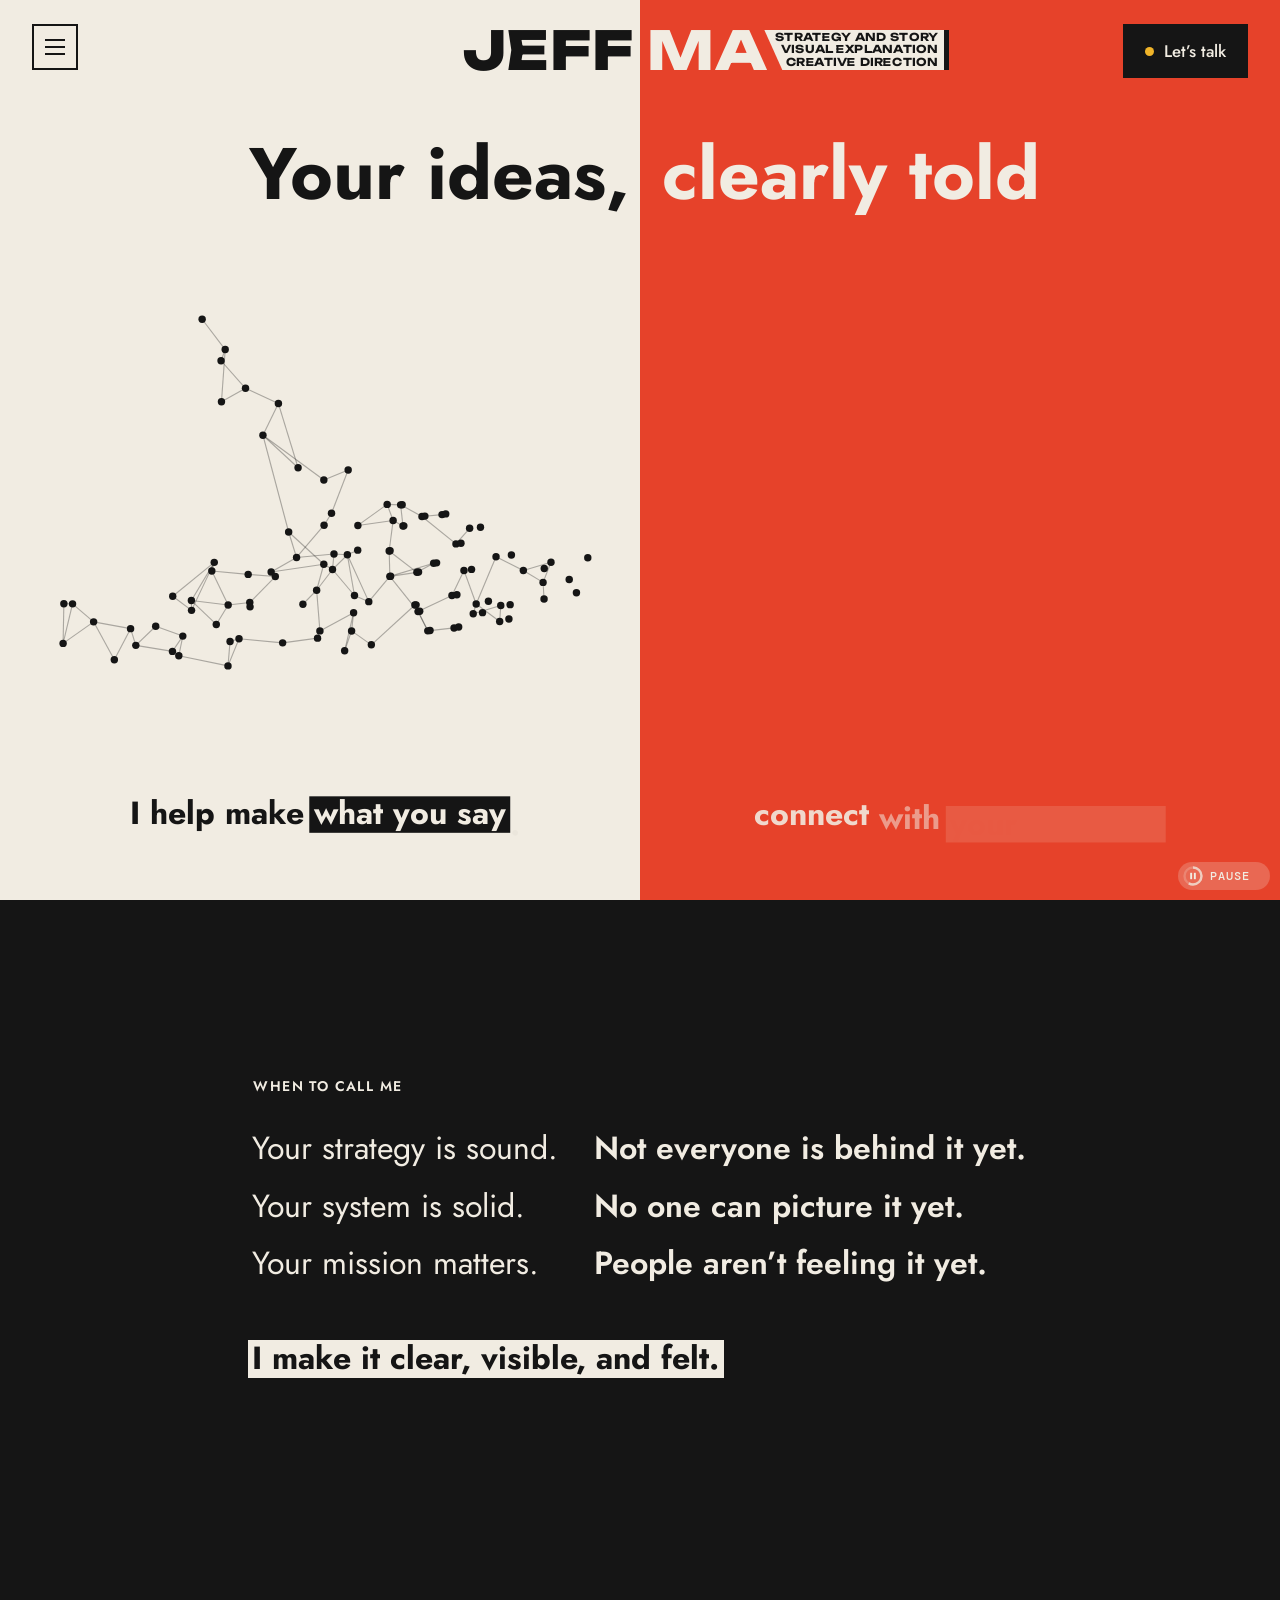
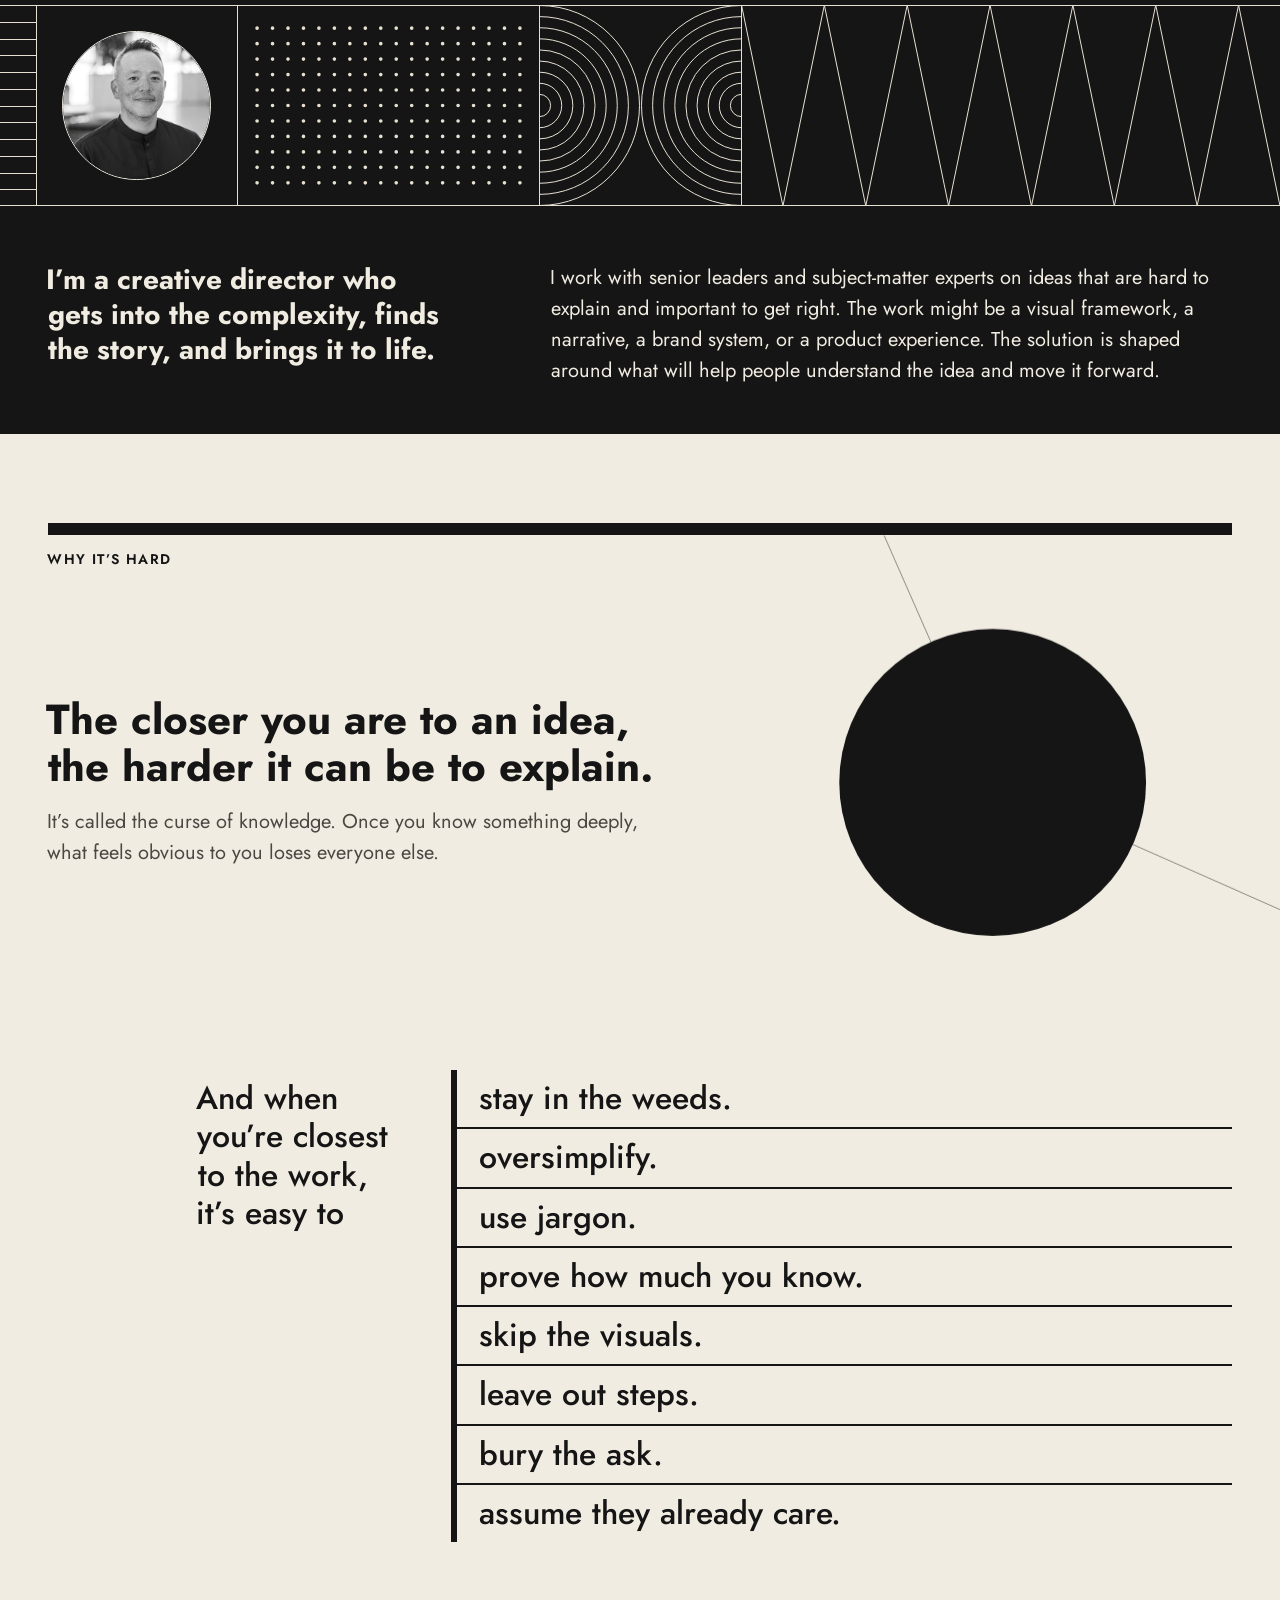
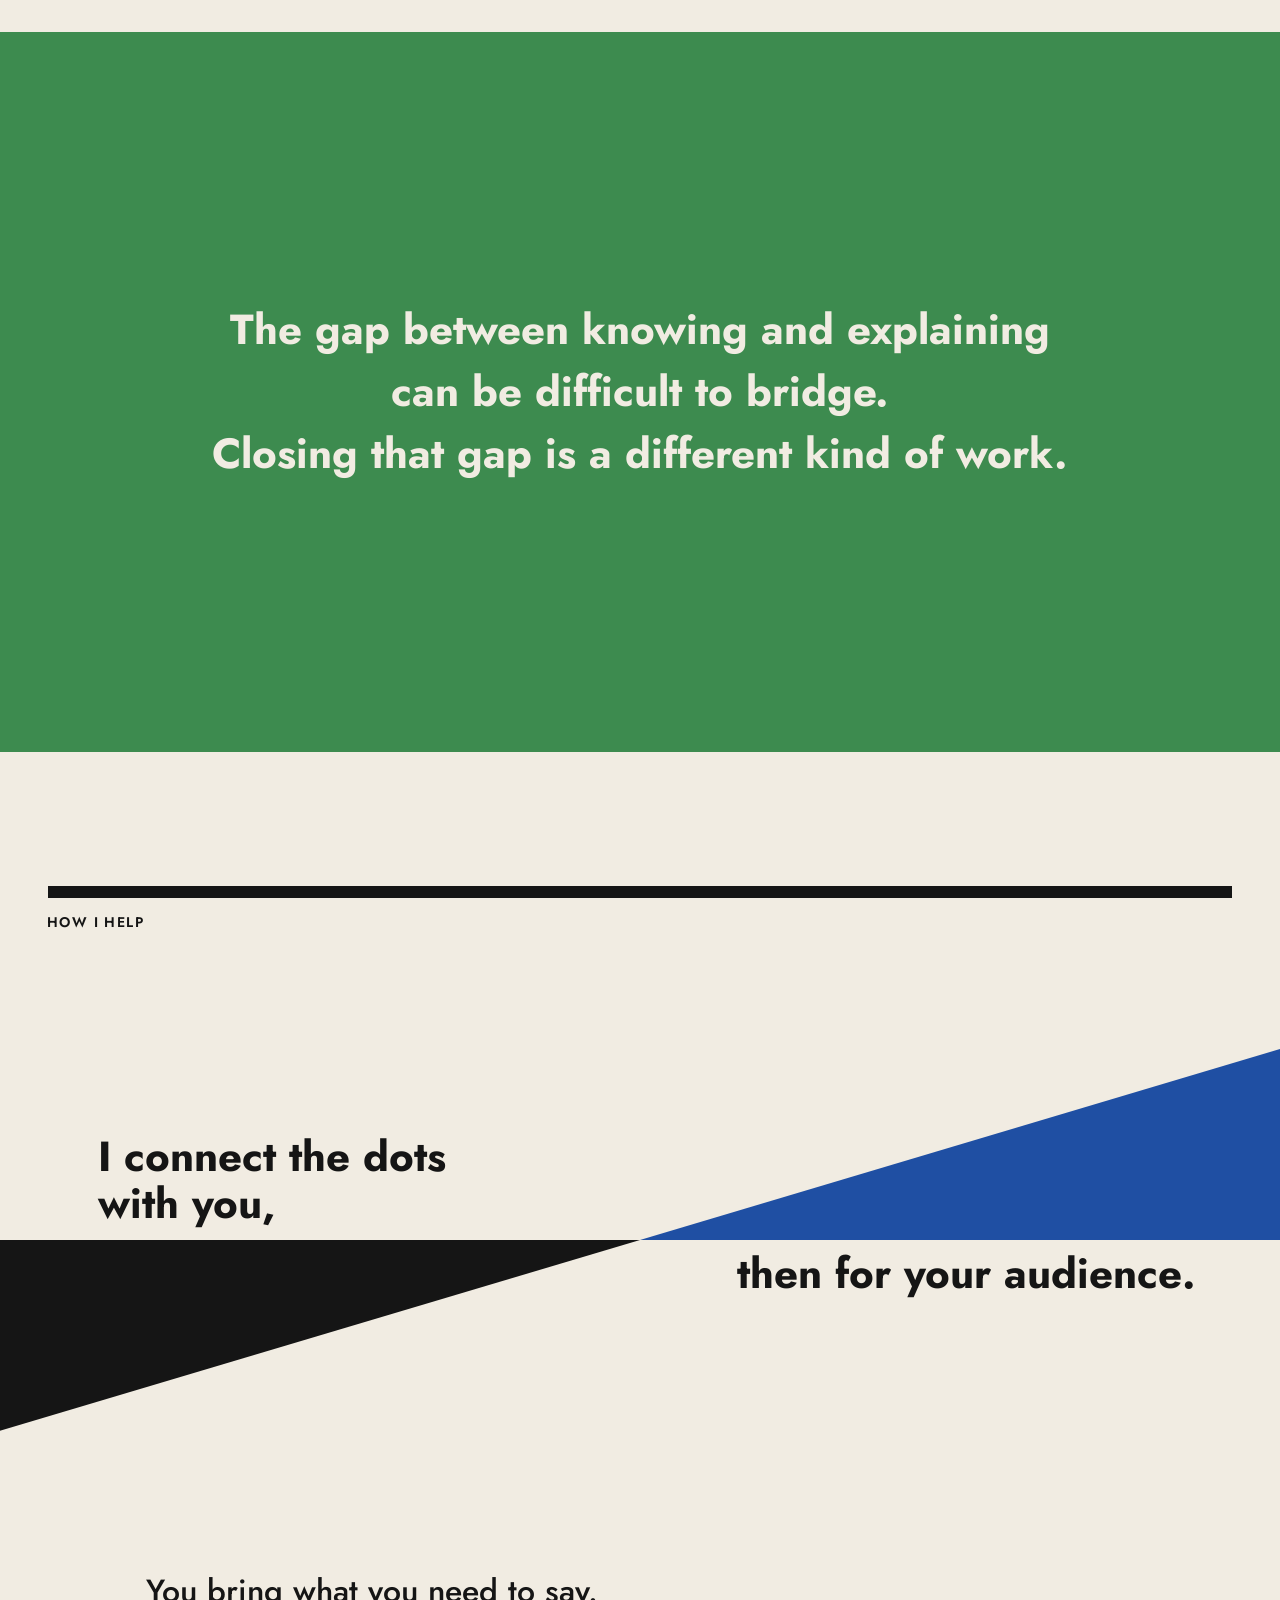
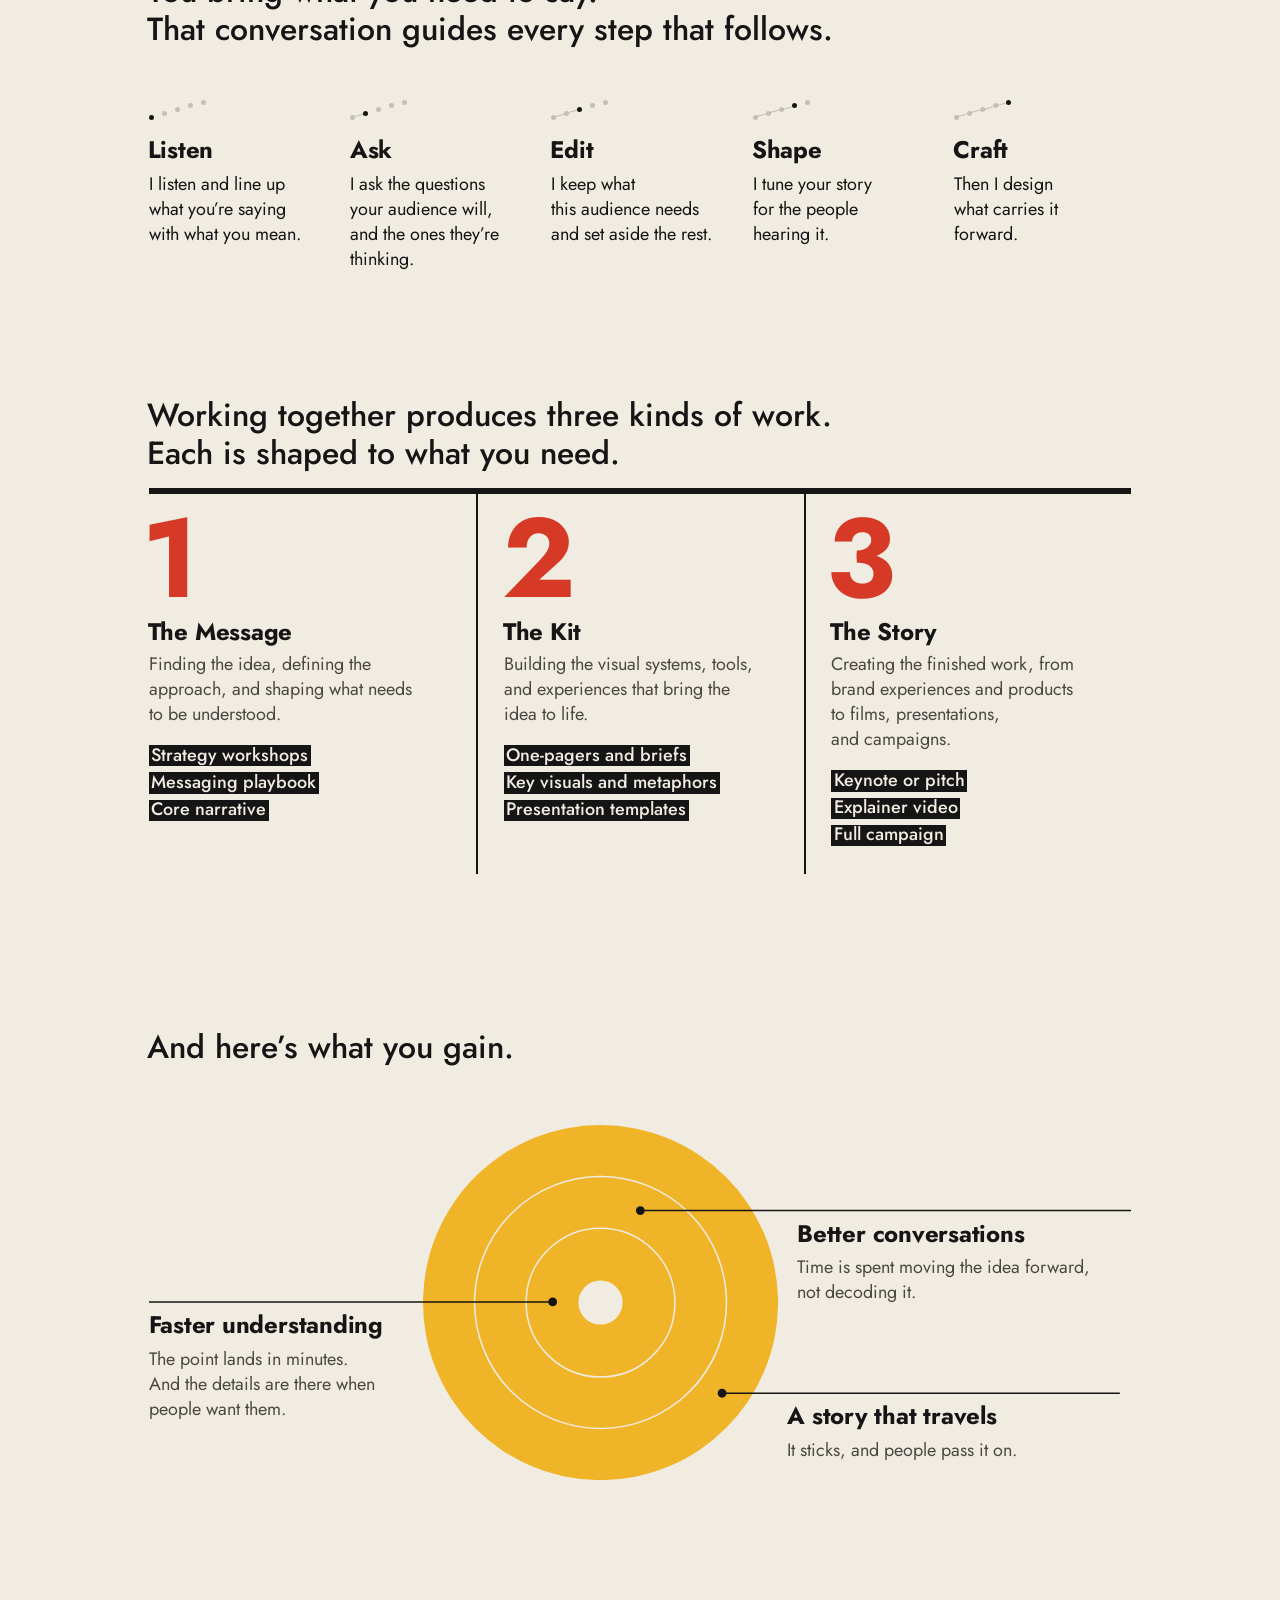
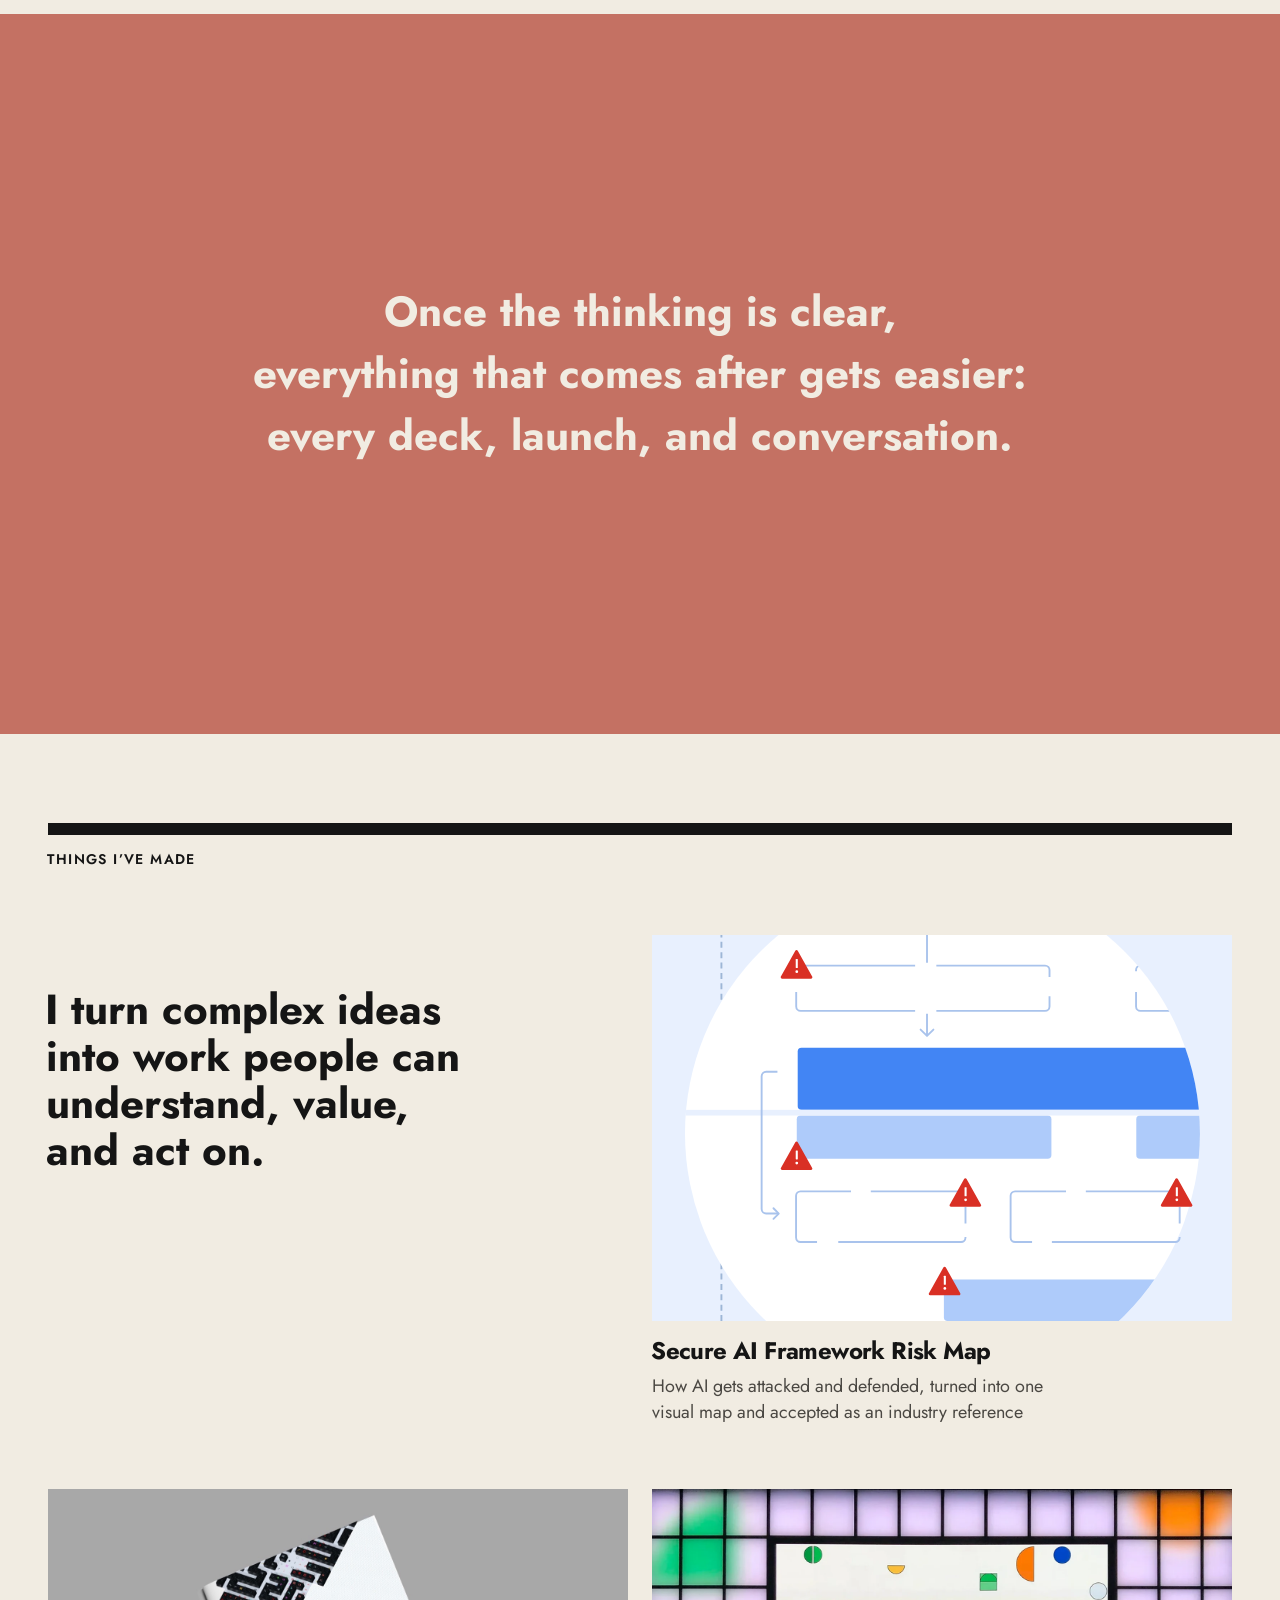
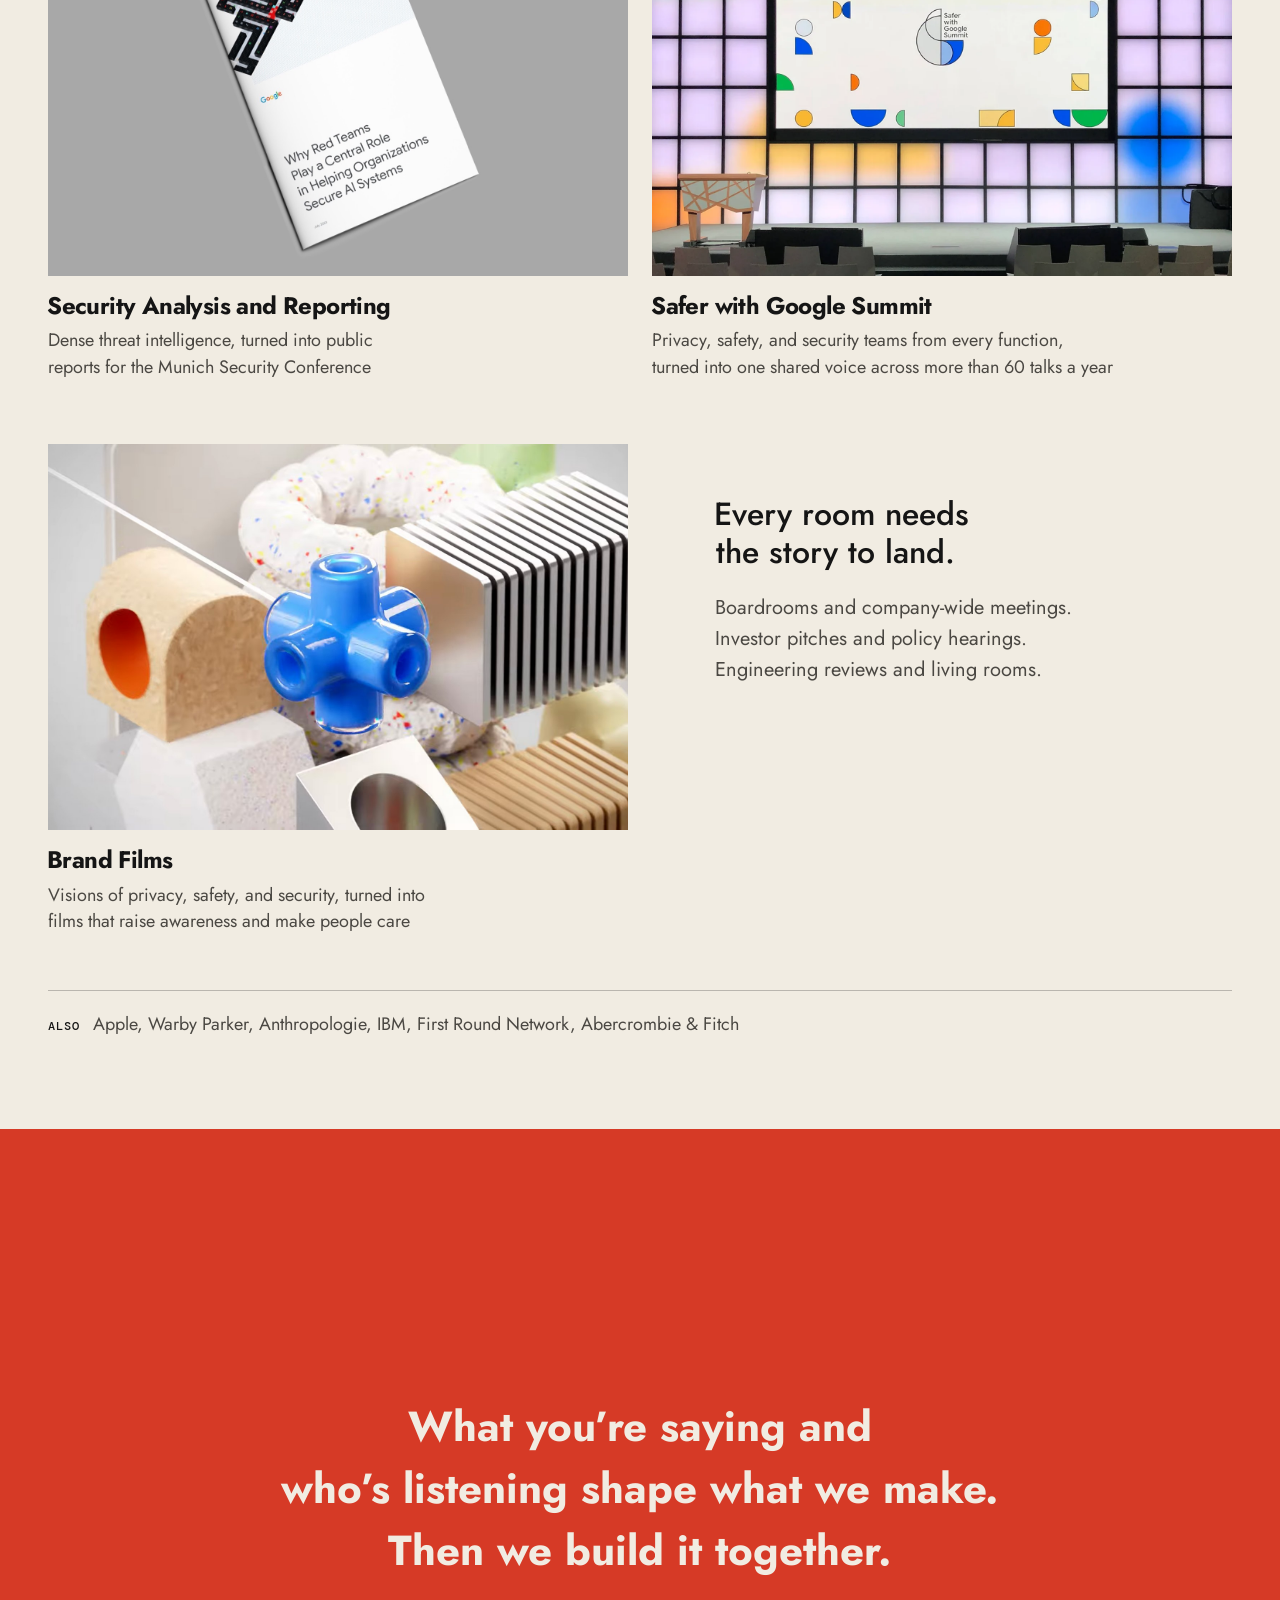
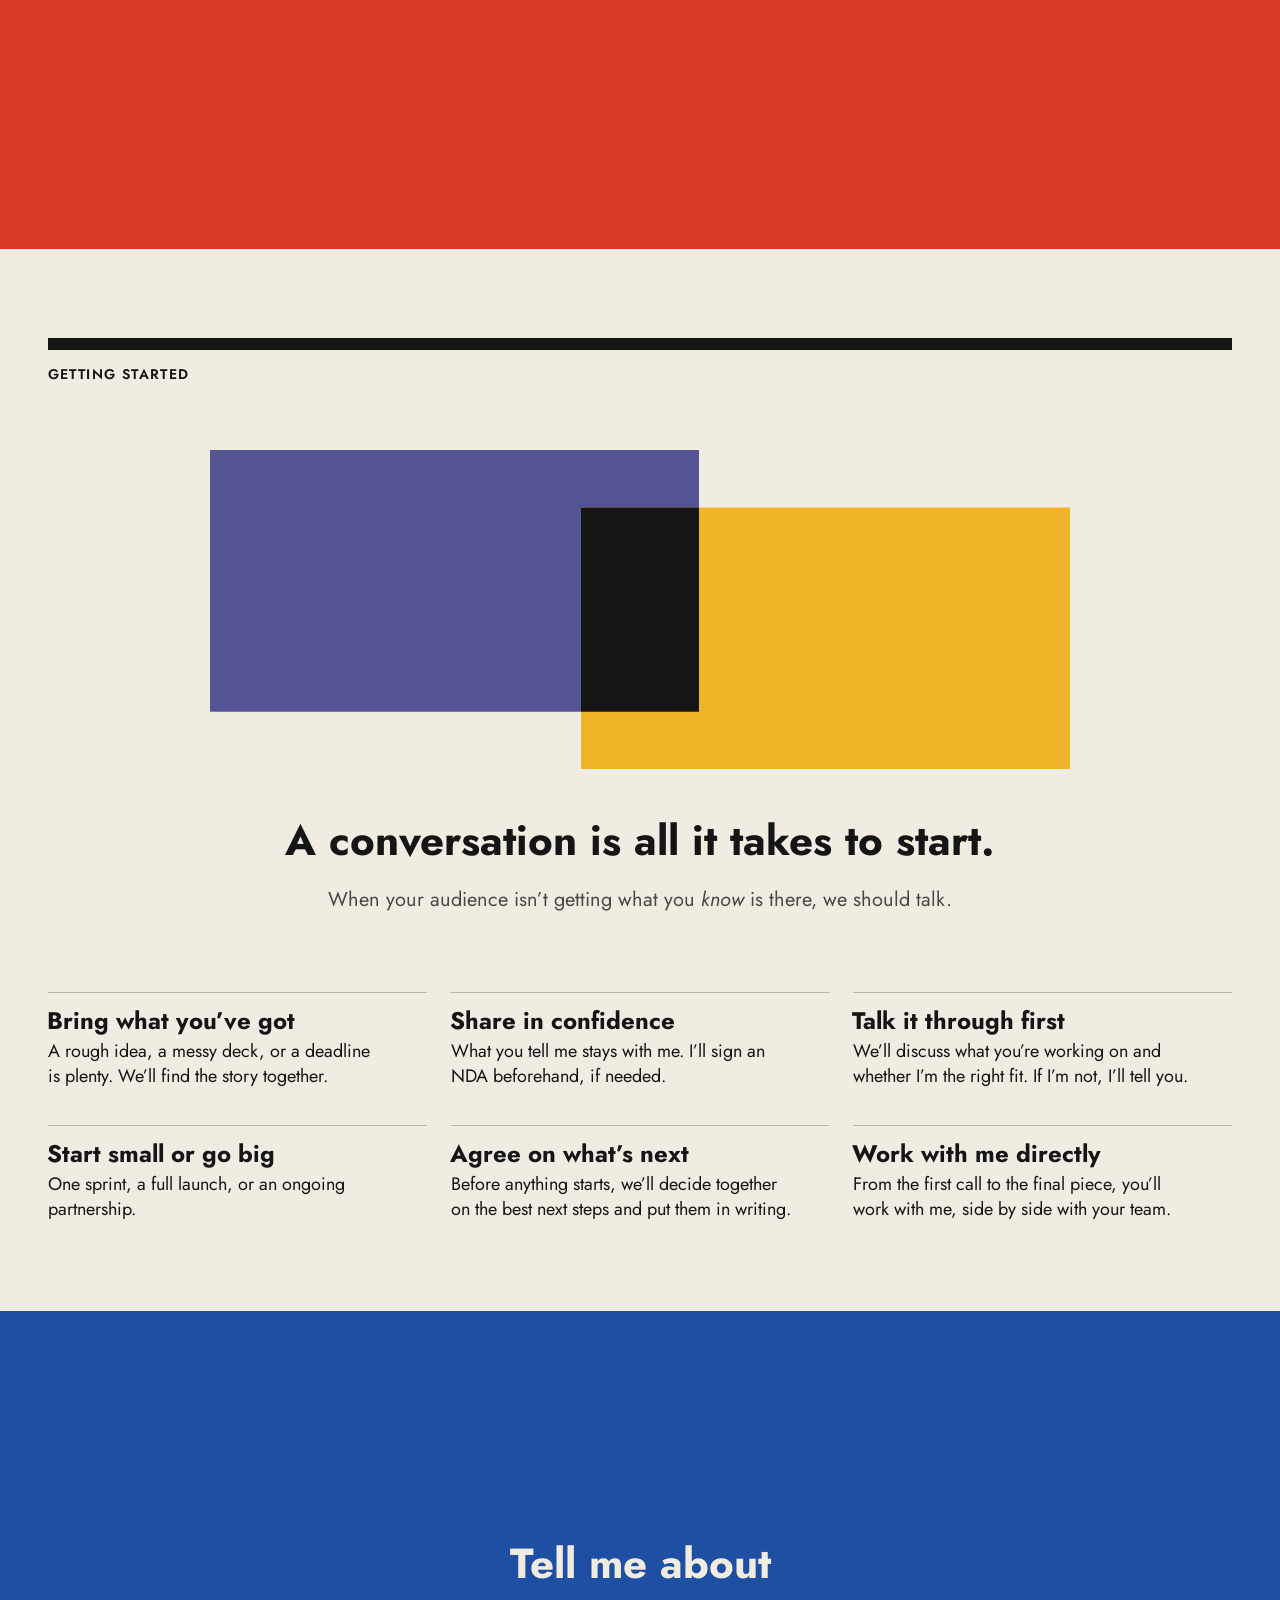
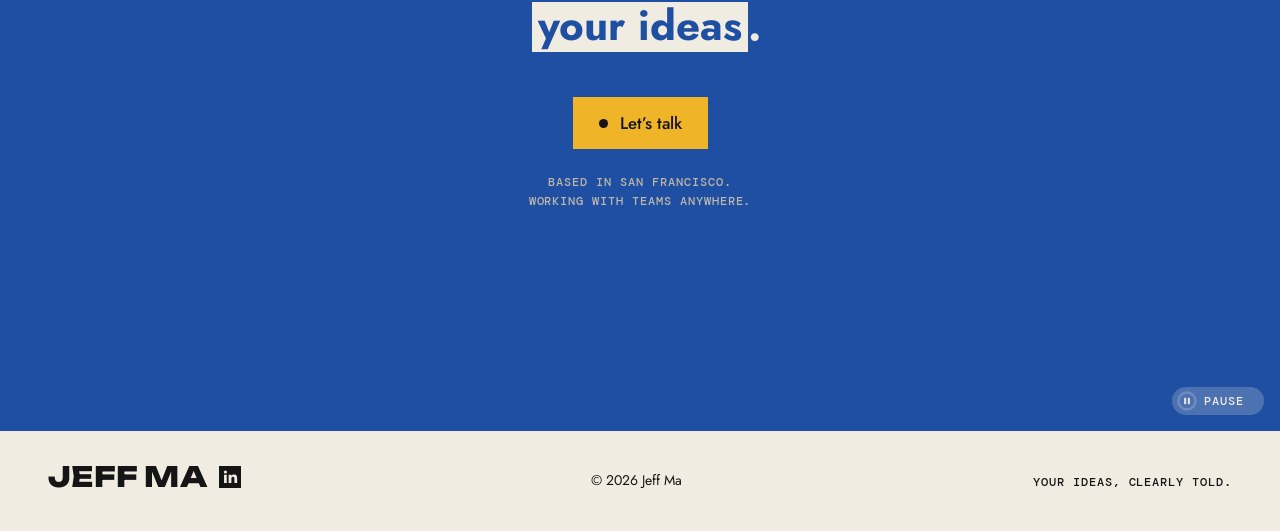
==== commit f9021db2: "Merge staging: intro band framework" ====
--- a/index.html
+++ b/index.html
@@ -317,19 +317,28 @@
   .turn-box{display:inline-block; line-height:1.1; text-indent:0; margin-left:-.14em; background:var(--paper); color:var(--ink); padding:.02em .14em .06em; -webkit-box-decoration-break:clone; box-decoration-break:clone;}   /* knocked out of a madlib box: on ink the box is paper, as in the closing band; set like the madlib box, its height from a 1.1 line. The box hangs out by its padding, so its words align with the lines above; as a block of its own it would inherit the line's optical indent and pull the I in twice, so it takes none */
   /* A short first-person intro with a small portrait, left-aligned. */
   /* A layer under the sub-headline: a band in the border's ink, type knocked out, a black-and-white photo. */
-  .intro-band{background:var(--ink); padding-block:clamp(28px, 4vw, 48px); position:relative;}
-  .intro-band::before{content:""; position:absolute; top:0; left:max(var(--gutter), (100% - var(--maxw)) / 2 + var(--gutter)); right:max(var(--gutter), (100% - var(--maxw)) / 2 + var(--gutter)); height:1px; background:var(--paper);}   /* a paper rule across the column, between it and the ink band above; it stops short of the edges */
+  .intro-band{background:var(--ink); padding-block:clamp(28px, 4vw, 48px); position:relative; box-shadow:0 -1px 0 var(--ink);}   /* the shadow covers the seam where it meets the ink above on a fractional pixel */
+  /* The rules framing the photo's row. Drawn by the script. */
+  .intro-frame{position:absolute; left:0; top:0; width:100%; pointer-events:none;}
+  .intro-band > .intro{position:relative;}
   .intro{display:flex; align-items:center; justify-content:center; gap:clamp(16px, 2.5vw, 28px);}
   /* The ring sits on a wrapper; the photo is scaled up a touch inside it so its soft circular edge is cropped away and no dark hairline shows. */
   .intro-photo{flex:none; display:block; width:clamp(90px, 11.2vw, 134px); aspect-ratio:1; border-radius:50%; overflow:hidden; border:1px solid var(--paper);}
   .intro-photo img{display:block; width:100%; height:100%; transform:scale(1.04); filter:grayscale(1) contrast(1.05);}
-  /* Phones: "Hello." beside the photo, and the paragraph under both at the full width. */
-  @media (max-width:560px){ .intro{display:grid; grid-template-columns:auto minmax(0, 1fr); align-items:center; gap:clamp(16px, 2.5vw, 28px);} .intro .intro-text{display:contents;} .intro .intro-lines{grid-column:1 / -1;} }
+  /* Narrower screens: one column, the photo, then the bold line, then the paragraph. */
+  @media (max-width:860px){ .intro{display:grid; justify-content:stretch; justify-items:start; gap:clamp(16px, 3vw, 24px);} .intro .intro-text{display:contents;} .intro .intro-hello{margin-top:clamp(16px, 4vw, 24px); font-size:calc(var(--fs-lede) * 1.25); line-height:1.25; text-wrap:balance;} }   /* more space between the dots and the type than between the type's two parts */
   .intro-text{min-width:0; display:grid; gap:6px;}
   .intro p{margin:0; max-width:30em; text-align:left; font-size:var(--fs-lede); line-height:1.55; color:var(--paper); text-wrap:pretty;}   /* pretty: no one-word last lines */
   .intro .intro-hello{font-weight:700;}   /* the Lede below it, in bold */
-  @media (min-width:761px){ .intro .intro-lines{max-width:none;} .intro-lines .ln{display:block;} }   /* set line breaks on wider screens; phones wrap freely */
-  @media (min-width:761px){ .intro-photo{font-size:var(--fs-lede); width:calc(7.05em + 6px); margin-top:-.1em;} }   /* the photo takes the height of the text: five set lines at 1.55em plus the 6px gap, less the space above "Hello." and below the last baseline */
+  /* Wider screens: two columns on the page's twelve. The photo and the bold line in columns 1–5, the paragraph in 6–12, its first
+     line level with the bold line's. The copy flows freely in its column. */
+  @media (min-width:861px){
+    .intro{display:grid; grid-template-columns:repeat(12, minmax(0, 1fr)); column-gap:var(--col-gap); row-gap:clamp(40px, 4.4vw, 64px); align-items:start; justify-content:stretch;}
+    .intro .intro-text{display:contents;}
+    .intro-photo{grid-column:1 / span 2; grid-row:1; width:100%; max-width:176px;}
+    .intro .intro-hello{grid-column:1 / span 5; grid-row:2; max-width:none; font-size:calc(var(--fs-lede) * 1.4); line-height:1.25; text-wrap:balance;}
+    .intro .intro-lines{grid-column:6 / -1; grid-row:2; max-width:none;}
+  }
   /* Section 01's story: the headline, the lede and nine compositions share a
      three-column grid, from the expert's web (top right) through seven near
      misses to the finished ring (bottom right, dark). Drawn by the script. */
@@ -579,6 +588,7 @@
   .gets-grid > li + li{border-left:2px solid var(--ink);}
   .gets-grid > li{background:var(--paper); padding:20px clamp(16px, 2vw, 28px) 28px;}
   .gets-grid > li:first-child{padding-left:0;}
+  @media (min-width:861px){ .gets-grid > li{padding-right:calc(clamp(16px, 2vw, 28px) + 24px);} }   /* 24px more on the right, so no description line ends on "to" (checked from 861px to 1,920px; narrower, the default padding already avoids it) */
   .gets-grid h3{margin:0 0 6px; font-size:var(--fs-title); line-height:1.15; letter-spacing:-0.01em;}
   .gets-grid p{margin:0; font-size:var(--fs-body); line-height:1.4; color:var(--ink-soft); text-wrap:pretty;}
   .gg-num{display:block; margin:0 0 14px; font-size:clamp(4.5rem, 3rem + 5vw, 8rem); font-weight:700; line-height:.8; letter-spacing:-0.03em; color:var(--red);}   /* large numerals: they build on each other, in order; in red, the colour between the opening triangle's blue and the gains' yellow */
@@ -588,6 +598,9 @@
   .gg-items li{padding:.02em .14em .06em; background:var(--ink); color:var(--paper); font-weight:500;}   /* Medium: paper on ink at body size needs more than the body's weight */
   @media (min-width:1100px){ #approach .gets-grid{width:calc((100% + var(--col-gap)) * 10 / 12 - var(--col-gap)); margin-left:calc((100% + var(--col-gap)) / 12);} }
   @media (max-width:760px){ .gets-grid{grid-template-columns:minmax(0, 1fr);} .gets-grid > li{padding-inline:0;} .gets-grid > li + li{border-left:0; border-top:2px solid var(--ink);} }
+  /* Stacked, the numerals hang in the margin (where the steps' dot trails run), centred on one line by their ink, the widest
+     ending 18px short of the text, as the trails do, each one's top level with its title's capitals. The script sets the offsets. */
+  @media (max-width:760px){ .gets-grid > li{position:relative;} .gg-num{position:absolute; right:100%; top:20px; margin:0;} }
   /* Until the three kinds fit three across, they and their lead-in sit in the stacked steps' column, starting where the
      step names do (past the dot trail: 62px), so the section reads down one edge. */
   @media (max-width:760px){
@@ -892,11 +905,12 @@
 
 <!-- ============ INTRO ============ -->
 <div class="intro-band">
+<canvas class="intro-frame" aria-hidden="true"></canvas>
 <div class="wrap intro">
   <span class="intro-photo"><img src="assets/about/jeff-ma.png" alt="Jeff Ma" width="140" height="140"></span>
   <div class="intro-text">
-    <p class="intro-hello">Hello.</p>
-    <p class="intro-lines"><span class="ln">For twenty years, I’ve helped teams win over customers,</span> <span class="ln">explain technical concepts to non-technical partners,</span> <span class="ln">show where a company is headed, and make the moments</span> <span class="ln">that matter&nbsp;land.</span></p>
+    <p class="intro-hello"><span class="ln">I’m a creative director who gets into the complexity,</span> <span class="ln">finds the story, and brings it to&nbsp;life.</span></p>
+    <p class="intro-lines"><span class="ln">I work with senior leaders and subject-matter experts on ideas</span> <span class="ln">that are hard to explain and important to get right. The work</span> <span class="ln">might be a visual framework, a narrative, a brand system,</span> <span class="ln">or a product experience. The solution is shaped around what</span> <span class="ln">will help people understand the idea and move it&nbsp;forward.</span></p>
   </div>
 </div>
 </div>
@@ -1000,12 +1014,12 @@
 
     <!-- What you get, in three kinds that build on each other: the message, the kit, and the story. The ways to work
          together refer back to them. -->
-    <p class="sub-label gains-k gets-k reveal"><span class="nw"><span class="phr">Working together produces</span> <span class="phr">three kinds of&nbsp;work.</span></span> <span class="nw"><span class="phr">Each is shaped</span> <span class="phr">to what you&nbsp;need.</span></span></p>
+    <p class="sub-label gains-k gets-k reveal"><span class="nw"><span class="phr">Working together produces</span> <span class="phr">three kinds of&nbsp;work.</span></span> <span class="nw"><span class="phr">Each is shaped to what</span> <span class="phr">you&nbsp;need.</span></span></p>
     <!-- The three kinds side by side, text only (the work section carries the pictures). -->
     <ul class="gets-grid reveal">
-      <li><span class="gg-num" aria-hidden="true">1</span><h3>The Message</h3><p>What you know, distilled into a story that holds together</p><ul class="gg-items"><li>Strategy workshops</li><li>Messaging playbook</li><li>Core narrative</li></ul></li>
-      <li><span class="gg-num" aria-hidden="true">2</span><h3>The Kit</h3><p>What you need to tell your story, made for each audience</p><ul class="gg-items"><li>One-pagers and briefs</li><li>Key visuals and metaphors</li><li>Presentation templates</li></ul></li>
-      <li><span class="gg-num" aria-hidden="true">3</span><h3>The Story</h3><p>Finished pieces, made for the people who need them</p><ul class="gg-items"><li>Keynote or pitch</li><li>Explainer video</li><li>Full campaign</li></ul></li>
+      <li><span class="gg-num" aria-hidden="true">1</span><h3>The Message</h3><p>Finding the idea, defining the approach, and shaping what needs to be&nbsp;understood.</p><ul class="gg-items"><li>Strategy workshops</li><li>Messaging playbook</li><li>Core narrative</li></ul></li>
+      <li><span class="gg-num" aria-hidden="true">2</span><h3>The Kit</h3><p>Building the visual systems, tools, and experiences that bring the idea to&nbsp;life.</p><ul class="gg-items"><li>One-pagers and briefs</li><li>Key visuals and metaphors</li><li>Presentation templates</li></ul></li>
+      <li><span class="gg-num" aria-hidden="true">3</span><h3>The Story</h3><p>Creating the finished work, from brand experiences and products to films, presentations, and&nbsp;campaigns.</p><ul class="gg-items"><li>Keynote or pitch</li><li>Explainer video</li><li>Full campaign</li></ul></li>
     </ul>
 
     <p class="sub-label gains-k gets-k gain-k reveal">And here’s what you&nbsp;gain.</p>
@@ -2347,14 +2361,115 @@
     });
   })();
 
+  /* ---------- The turn's box: as wide as its widest line ---------- */
+  /* When "I make it clear, visible, and felt." wraps, an inline-block keeps the full width it was offered, leaving paper to the
+     right of the longer line. Here the box is set to the widest line's width, so it closes up on the type as it does on one line. */
+  (function(){
+    var box = document.querySelector('.turn-box');
+    if (!box) return;
+    function fit(){
+      box.style.width = '';
+      var r = document.createRange(); r.selectNodeContents(box);
+      var rects = r.getClientRects(), lines = {}, w = 0;
+      for (var i = 0; i < rects.length; i++){ var t = Math.round(rects[i].top); lines[t] = Math.max(lines[t] || 0, rects[i].right) - 0; }
+      var tops = Object.keys(lines);
+      if (tops.length < 2) return;   // one line: the box already fits it
+      var cs = getComputedStyle(box), pl = parseFloat(cs.paddingLeft), pr = parseFloat(cs.paddingRight);
+      var left = box.getBoundingClientRect().left + pl;
+      tops.forEach(function(t){ w = Math.max(w, lines[t] - left); });
+      box.style.width = Math.ceil(w + .5 + (cs.boxSizing === 'border-box' ? pl + pr : 0)) + 'px';   // the page sizes boxes border-box: the padding counts
+    }
+    fit(); window.addEventListener('resize', fit);
+    if (document.fonts && document.fonts.ready) document.fonts.ready.then(fit);
+  })();
+  /* ---------- The intro band's framework ---------- */
+  /* Rules across the band above and below the photo, and down the gutters between groups of the page's columns, make a row
+     of cells, the photo centred in the first and the rest each filled with a pattern. Wide screens: columns 1–2 (the photo),
+     3–5 (a grid of dots), 6–7 (two sets of nested half-circles) and 8 on (a zigzag), with stripes in the left margin's stub.
+     The zigzag runs on through the right margin's stub. Rules and patterns are all paper-2 hairlines. Narrower: 1–4 (the photo), 5–8 (dots) and 9–12 (half-circles). The cells are as tall as the
+     photo's cell is wide, so the half-circles' cell, as wide as it is tall, holds two that just meet. */
+  (function(){
+    var band = document.querySelector('.intro-band'), cv = document.querySelector('.intro-frame'), ph = document.querySelector('.intro-photo');
+    if (!band || !cv || !ph) return;
+    var wide = window.matchMedia('(min-width: 861px)');
+    function colour(v){ cv.style.color = v; return getComputedStyle(cv).color; }
+    function draw(){
+      var wrap = band.querySelector('.wrap'), ws = getComputedStyle(wrap), wr = wrap.getBoundingClientRect();
+      var left = wr.left + parseFloat(ws.paddingLeft), cw = wrap.clientWidth - parseFloat(ws.paddingLeft) - parseFloat(ws.paddingRight);
+      var gap = parseFloat(getComputedStyle(document.documentElement).getPropertyValue('--col-gap')) || 24, pitch = (cw + gap) / 12;
+      var cuts = wide.matches ? [0, 2, 5, 7, 12] : [0, 4, 8, 12];
+      // The photo: centred in its cell, which is as tall as it is wide.
+      var cellW = cuts[1] * pitch, H = Math.round(cellW), size = Math.round(cellW * .74), area = cuts[1] * pitch - gap;
+      ph.style.maxWidth = 'none'; ph.style.width = size + 'px'; ph.style.justifySelf = 'start';
+      ph.style.marginLeft = ((area - size) / 2) + 'px'; ph.style.marginTop = ph.style.marginBottom = ((H - size) / 2) + 'px';
+      var b = band.getBoundingClientRect(), p = ph.getBoundingClientRect(), dpr = window.devicePixelRatio || 1;
+      var top = Math.round(p.top - (H - size) / 2 - b.top), bot = top + H, w = b.width, hgt = bot + 2;
+      cv.style.height = hgt + 'px'; cv.width = Math.round(w * dpr); cv.height = Math.round(hgt * dpr);
+      var ctx = cv.getContext('2d'); ctx.setTransform(dpr, 0, 0, dpr, 0, 0); ctx.clearRect(0, 0, w, hgt);
+      var RULE = colour('var(--paper-2)');  // Rules and patterns alike: one colour, one hairline weight.
+      var xs = cuts.map(function(c){ return Math.round(left - b.left + c * pitch - gap / 2) + .5; });
+      ctx.strokeStyle = RULE; ctx.lineWidth = 1; ctx.beginPath();
+      // The rules across run at most a column's pitch past the outer rules, so on wide windows the margins stay short stubs
+      // rather than cells as wide as the ones inside.
+      var hx0 = Math.max(0, xs[0] - pitch), hx1 = Math.min(w, xs[xs.length - 1] + pitch);
+      ctx.moveTo(hx0, top + .5); ctx.lineTo(hx1, top + .5); ctx.moveTo(hx0, bot - .5); ctx.lineTo(hx1, bot - .5);
+      // On wide screens the zigzag runs on through the right margin's stub, so the last rule isn't drawn.
+      xs.forEach(function(x, i){ if (i === 4) return; ctx.moveTo(x, top); ctx.lineTo(x, bot); });
+      ctx.stroke();
+      // Each pattern is drawn clipped to its cell.
+      function cell(x0, x1, fn){ ctx.save(); ctx.beginPath(); ctx.rect(x0, top, x1 - x0, H); ctx.clip(); ctx.beginPath(); fn(x0, x1); ctx.restore(); }
+      var mid = (top + bot) / 2, n = xs.length;
+      ctx.fillStyle = RULE; ctx.strokeStyle = RULE; ctx.lineWidth = 1;
+      // Stripes in the left stub.
+      if (xs[0] - hx0 > 4) cell(hx0, xs[0], function(x0, x1){
+        for (var i = 1; i < 12; i++){ var y = Math.round(top + i * H / 12) + .5; ctx.moveTo(x0, y); ctx.lineTo(x1, y); }
+        ctx.stroke();
+      });
+      // A grid of dots, inset by a step.
+      cell(xs[1], xs[2], function(x0, x1){
+        var step = H / 13, r = Math.max(1.25, H / 110), cols = Math.floor((x1 - x0) / step) - 1, rows = 11;
+        var ox = (x0 + x1) / 2 - (cols - 1) * step / 2, oy = mid - (rows - 1) * step / 2;
+        for (var j = 0; j < rows; j++) for (var i = 0; i < cols; i++){
+          ctx.moveTo(ox + i * step + r, oy + j * step); ctx.arc(ox + i * step, oy + j * step, r, 0, Math.PI * 2);
+        }
+        ctx.fill();
+      });
+      // Nested half-circles: one opening right from the cell's left rule, one opening left from its right rule.
+      cell(xs[2], xs[3], function(x0, x1){
+        var R = H / 2 - .5, k = 9;
+        for (var i = 1; i <= k; i++){
+          var r = R * i / k;
+          ctx.moveTo(x0, mid - r); ctx.arc(x0, mid, r, -Math.PI / 2, Math.PI / 2);
+          ctx.moveTo(x1, mid + r); ctx.arc(x1, mid, r, Math.PI / 2, Math.PI * 3 / 2);
+        }
+        ctx.stroke();
+      });
+      if (n > 4){
+        // A zigzag from the top left corner to the stub's end, its half-period near a fifth of the cell's height, ending in a corner.
+        cell(xs[3], hx1, function(x0, x1){
+          var m = Math.max(2, Math.round((x1 - x0) / (H * .205))), d = (x1 - x0) / m;
+          ctx.moveTo(x0, top);
+          for (var i = 1; i <= m; i++) ctx.lineTo(x0 + i * d, i % 2 ? bot : top);
+          ctx.stroke();
+        });
+      }
+    }
+    draw(); window.addEventListener('resize', draw);
+    if (document.fonts && document.fonts.ready) document.fonts.ready.then(draw);
+    var img = ph.querySelector('img'); if (img && !img.complete) img.addEventListener('load', draw);
+  })();
   /* ---------- The three kinds' large numerals: optically flush left ---------- */
   /* Each numeral's left side bearing (the space before its ink) is measured and pulled back, so the ink lines up with the
      text below; a numeral whose ink reaches past the edge hangs out by that much. */
   (function(){
     var nums = document.querySelectorAll('.gg-num');
     if (!nums.length) return;
+    var hang = window.matchMedia('(max-width: 760px)');
     var cx = document.createElement('canvas').getContext('2d');
     function align(){
+      var wMax = 0;   // hanging: the widest numeral's ink, so all three can share its centre line
+      if (hang.matches) nums.forEach(function(n){ var cs = getComputedStyle(n); cx.font = cs.fontWeight + ' ' + cs.fontSize + ' ' + cs.fontFamily;
+        var m = cx.measureText(n.textContent); wMax = Math.max(wMax, m.actualBoundingBoxLeft + m.actualBoundingBoxRight); });
       nums.forEach(function(n){
         var cs = getComputedStyle(n); n.style.marginLeft = '';
         cx.font = cs.fontWeight + ' ' + cs.fontSize + ' ' + cs.fontFamily;
@@ -2362,6 +2477,20 @@
         // ...and lined up with the ink of the title below (its first letter has a small gap of its own).
         var h = n.nextElementSibling, hs = h && getComputedStyle(h), hl = 0;
         if (h){ cx.font = hs.fontWeight + ' ' + hs.fontSize + ' ' + hs.fontFamily; hl = cx.measureText(h.textContent.charAt(0)).actualBoundingBoxLeft; }
+        if (hang.matches){   // hanging in the margin: centred on one line with the others (the widest ending 18px before the title's ink), its top level with the title's capitals
+          var fs = parseFloat(cs.fontSize), rb = m.width - .03 * fs - m.actualBoundingBoxRight;   // the space after the ink (the tracking is -0.03em)
+          var hr = document.createRange(); hr.setStart(h.firstChild, 0); hr.setEnd(h.firstChild, 1);
+          var off = hr.getBoundingClientRect().left - hl - n.parentElement.getBoundingClientRect().left;   // where the title's ink starts in the column (the optical margins may have moved it)
+          var half = (wMax - (m.actualBoundingBoxLeft + m.actualBoundingBoxRight)) / 2;   // how much narrower than the widest, each side
+          n.style.marginLeft = ''; n.style.marginRight = (18 + half - off - rb) + 'px';
+          var hfs = parseFloat(hs.fontSize), hlh = parseFloat(hs.lineHeight) || 1.15 * hfs, hm = cx.measureText('T');
+          var hCap = h.offsetTop + (hlh - hm.fontBoundingBoxAscent - hm.fontBoundingBoxDescent) / 2 + hm.fontBoundingBoxAscent - hm.actualBoundingBoxAscent;
+          cx.font = cs.fontWeight + ' ' + cs.fontSize + ' ' + cs.fontFamily;
+          var nlh = parseFloat(cs.lineHeight), nCap = (nlh - m.fontBoundingBoxAscent - m.fontBoundingBoxDescent) / 2 + m.fontBoundingBoxAscent - m.actualBoundingBoxAscent;
+          n.style.top = (hCap - nCap) + 'px';
+          return;
+        }
+        n.style.marginRight = ''; n.style.top = '';
         n.style.marginLeft = (m.actualBoundingBoxLeft - hl) + 'px';
       });
     }
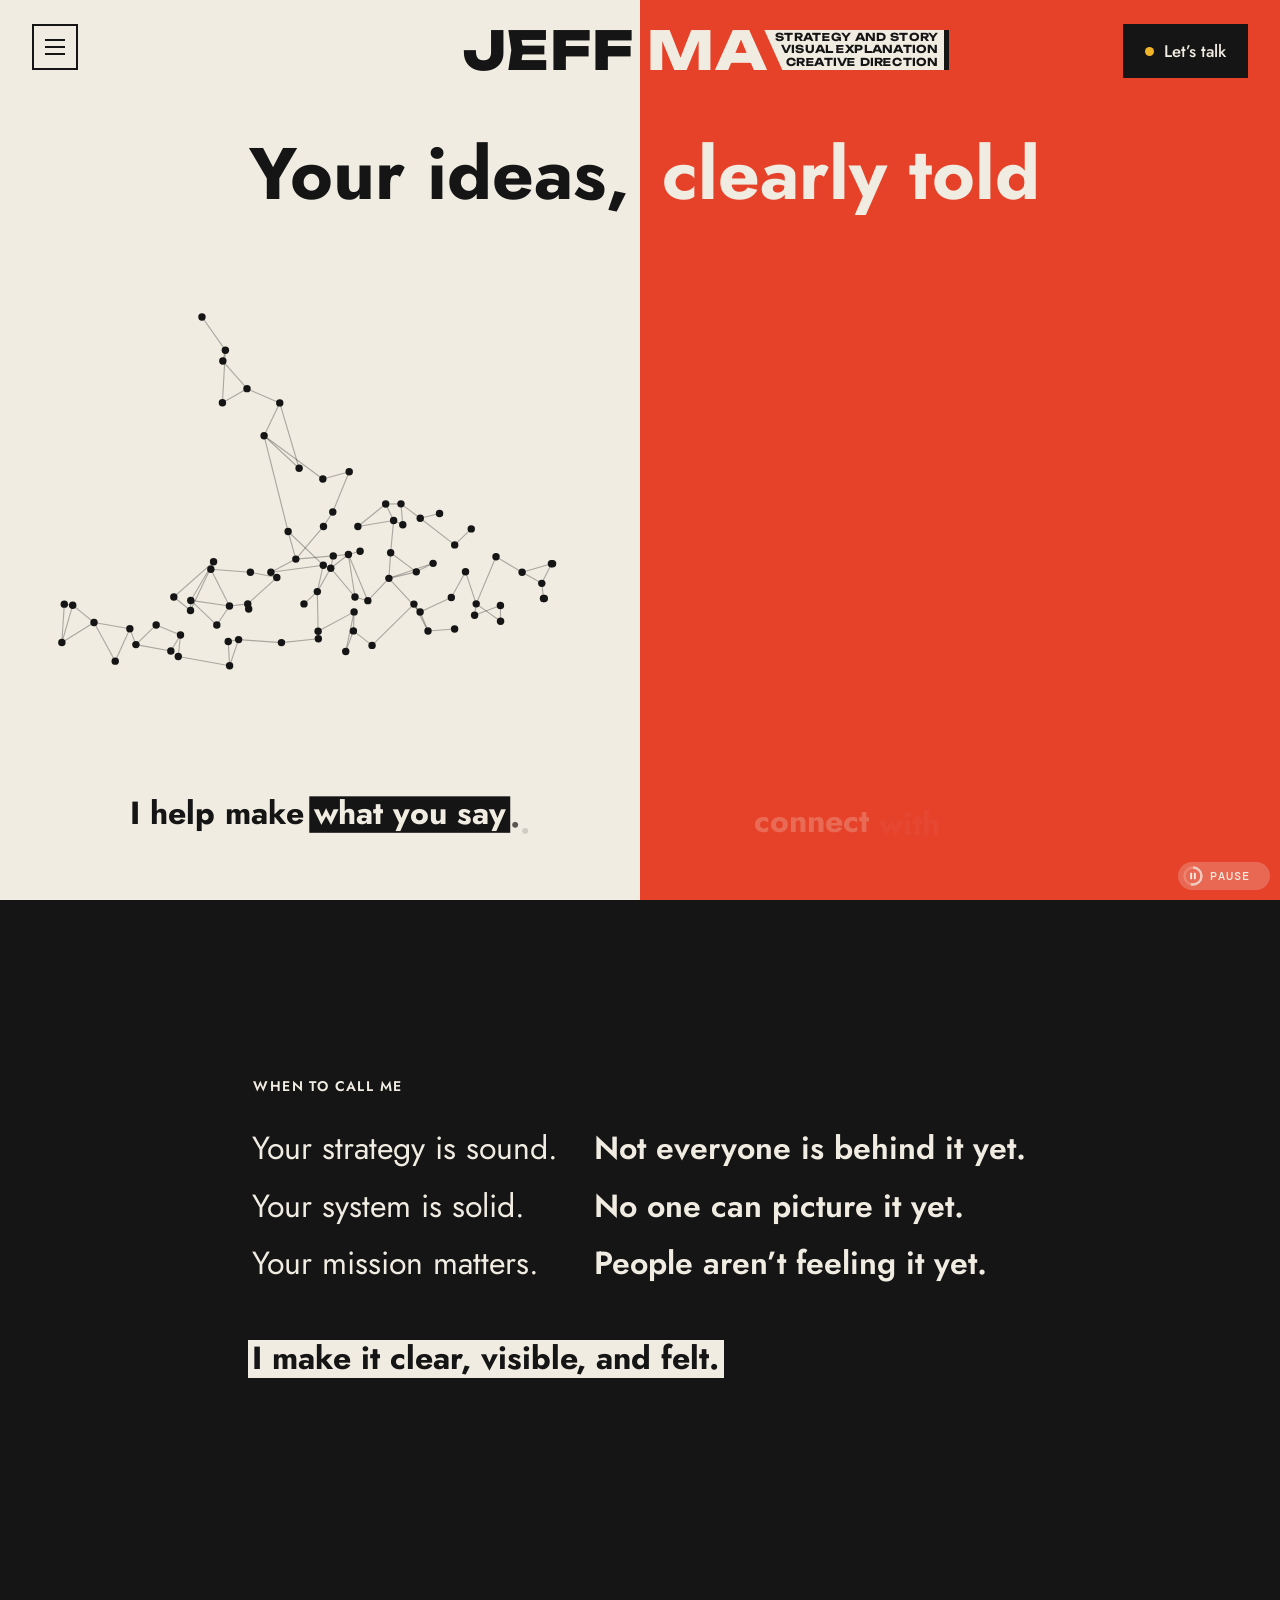
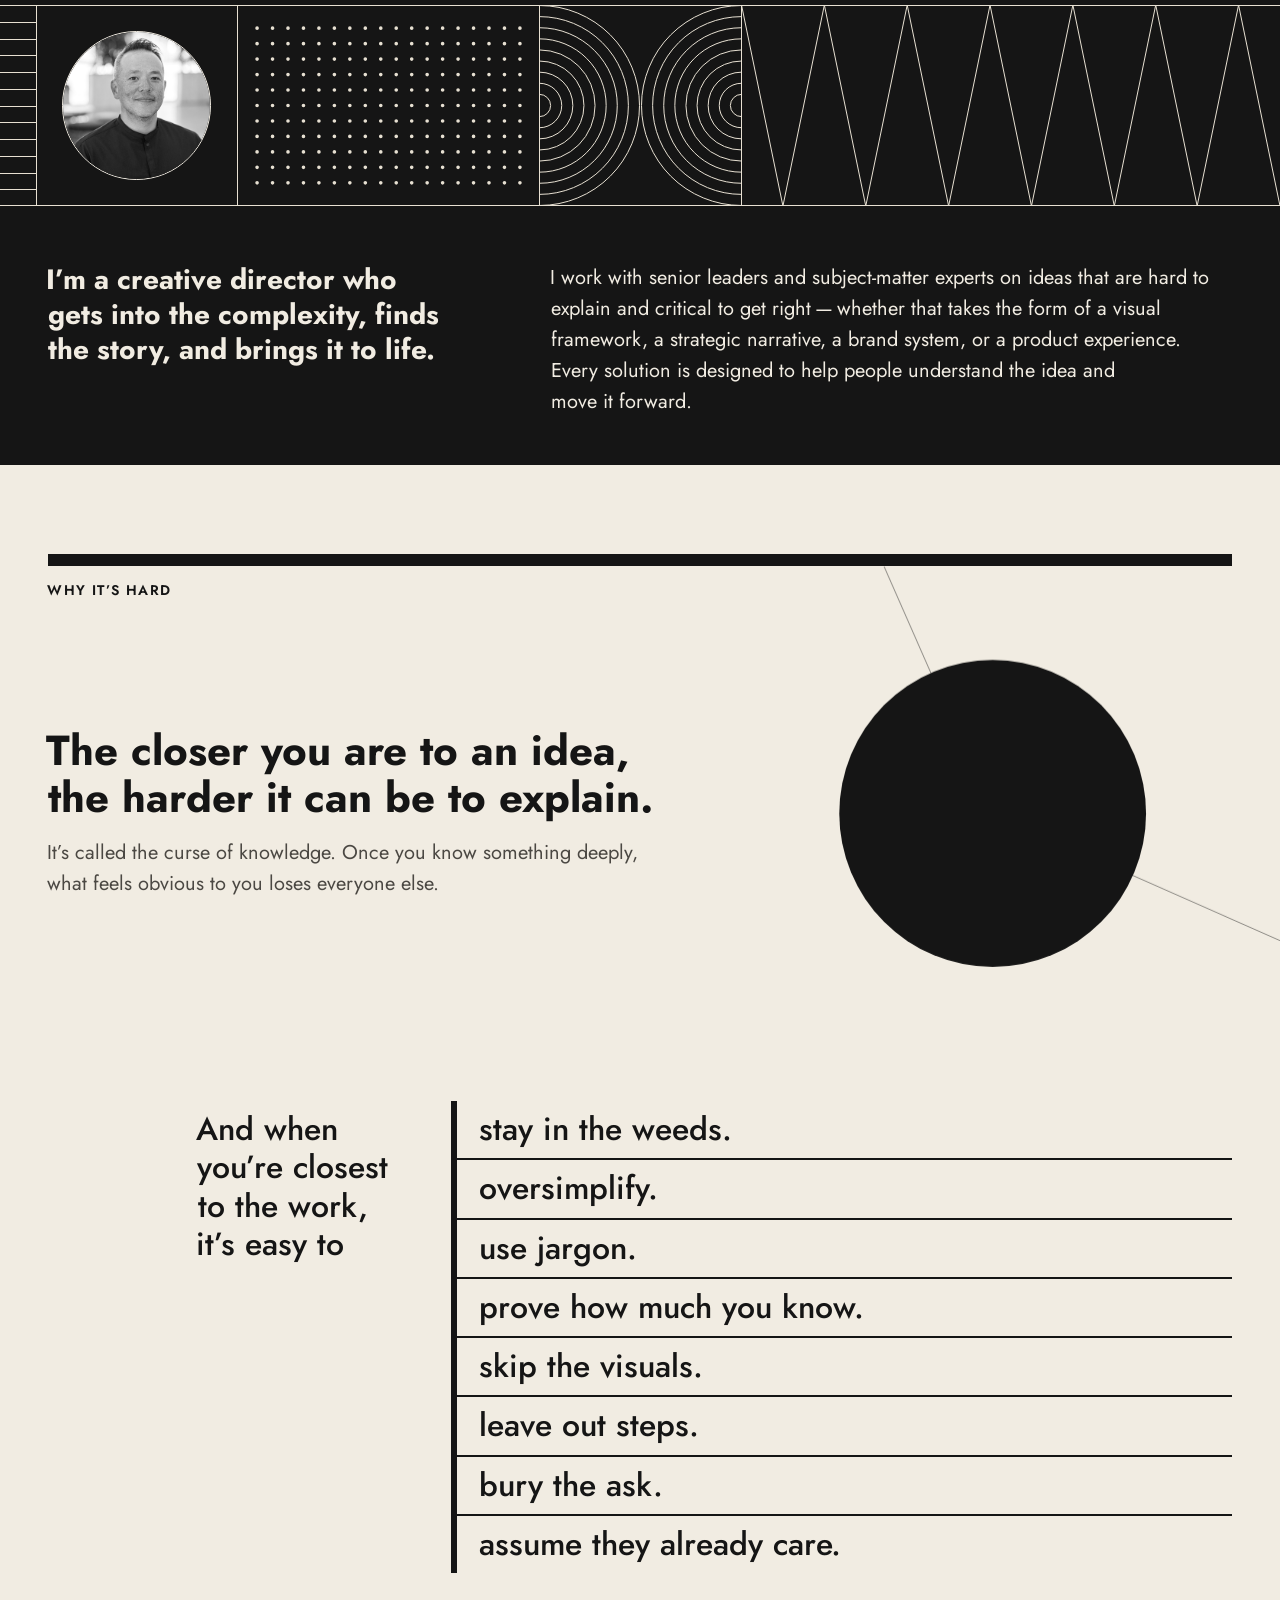
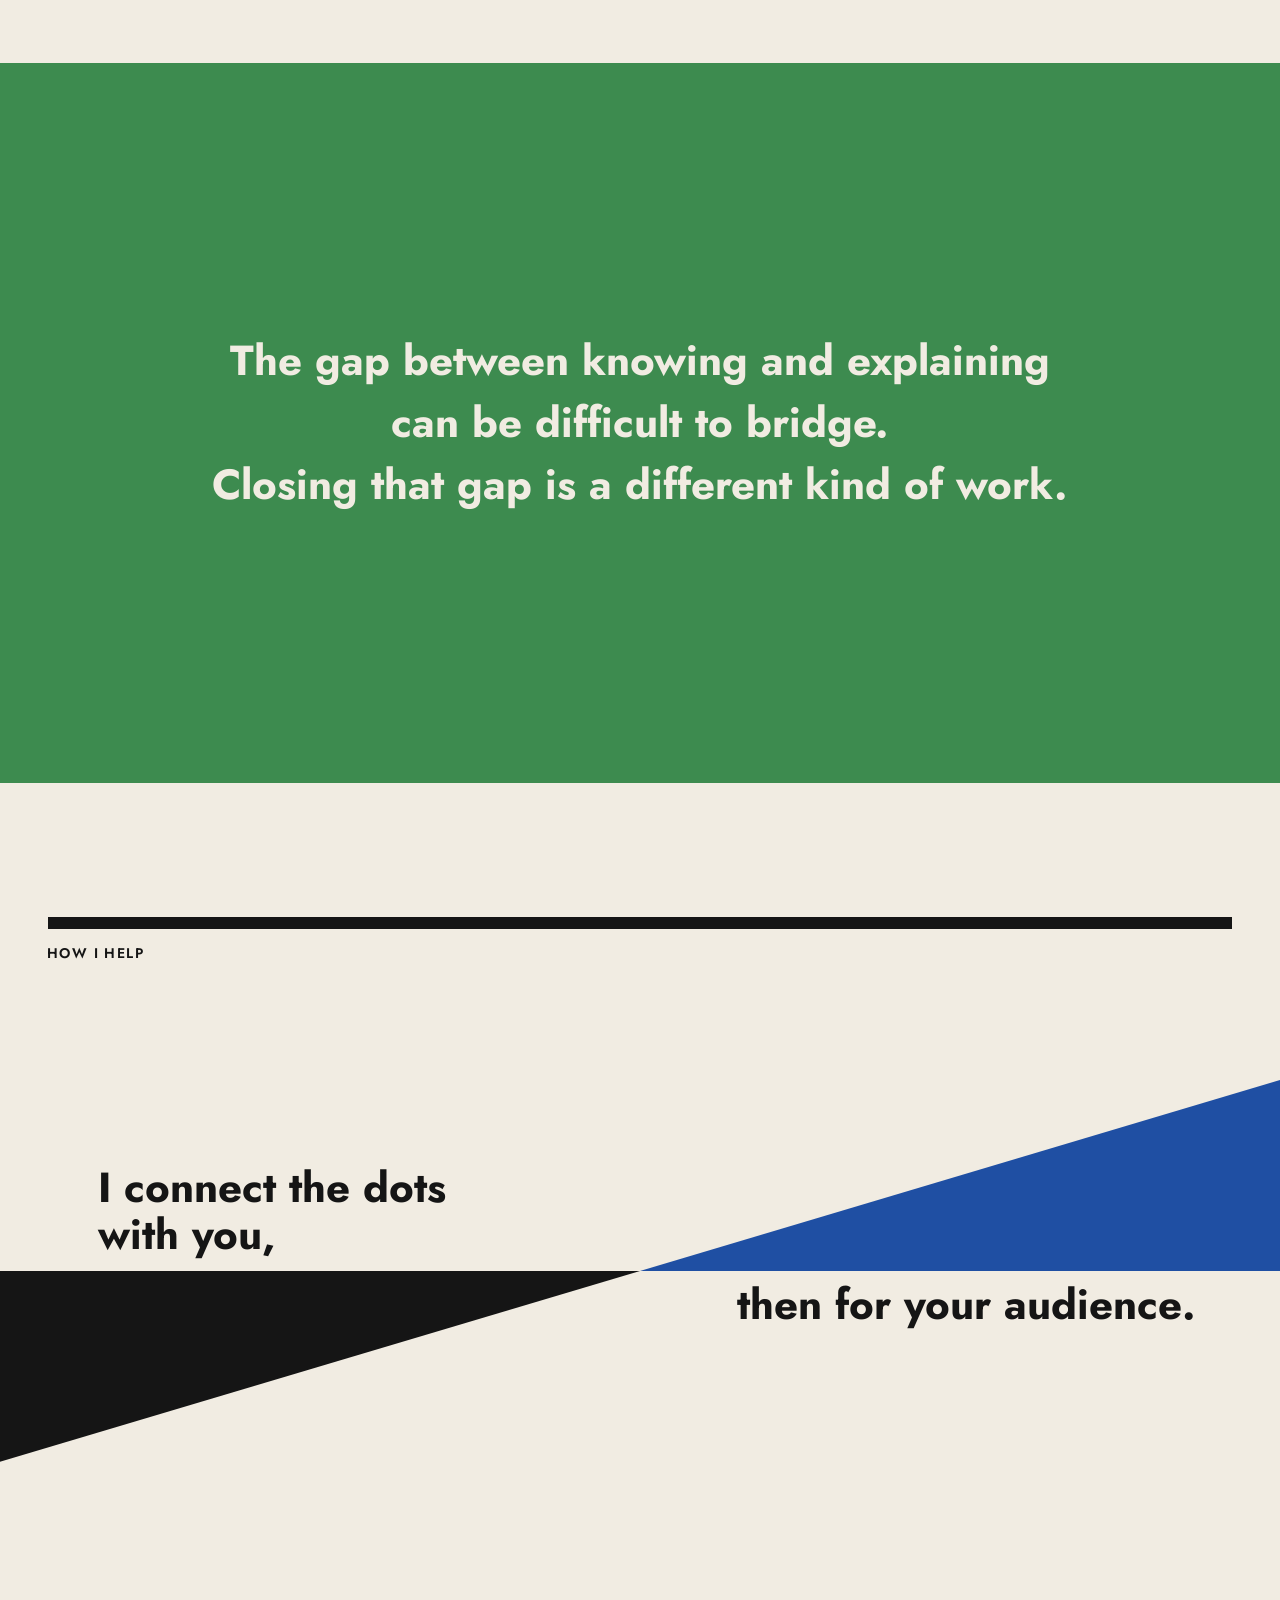
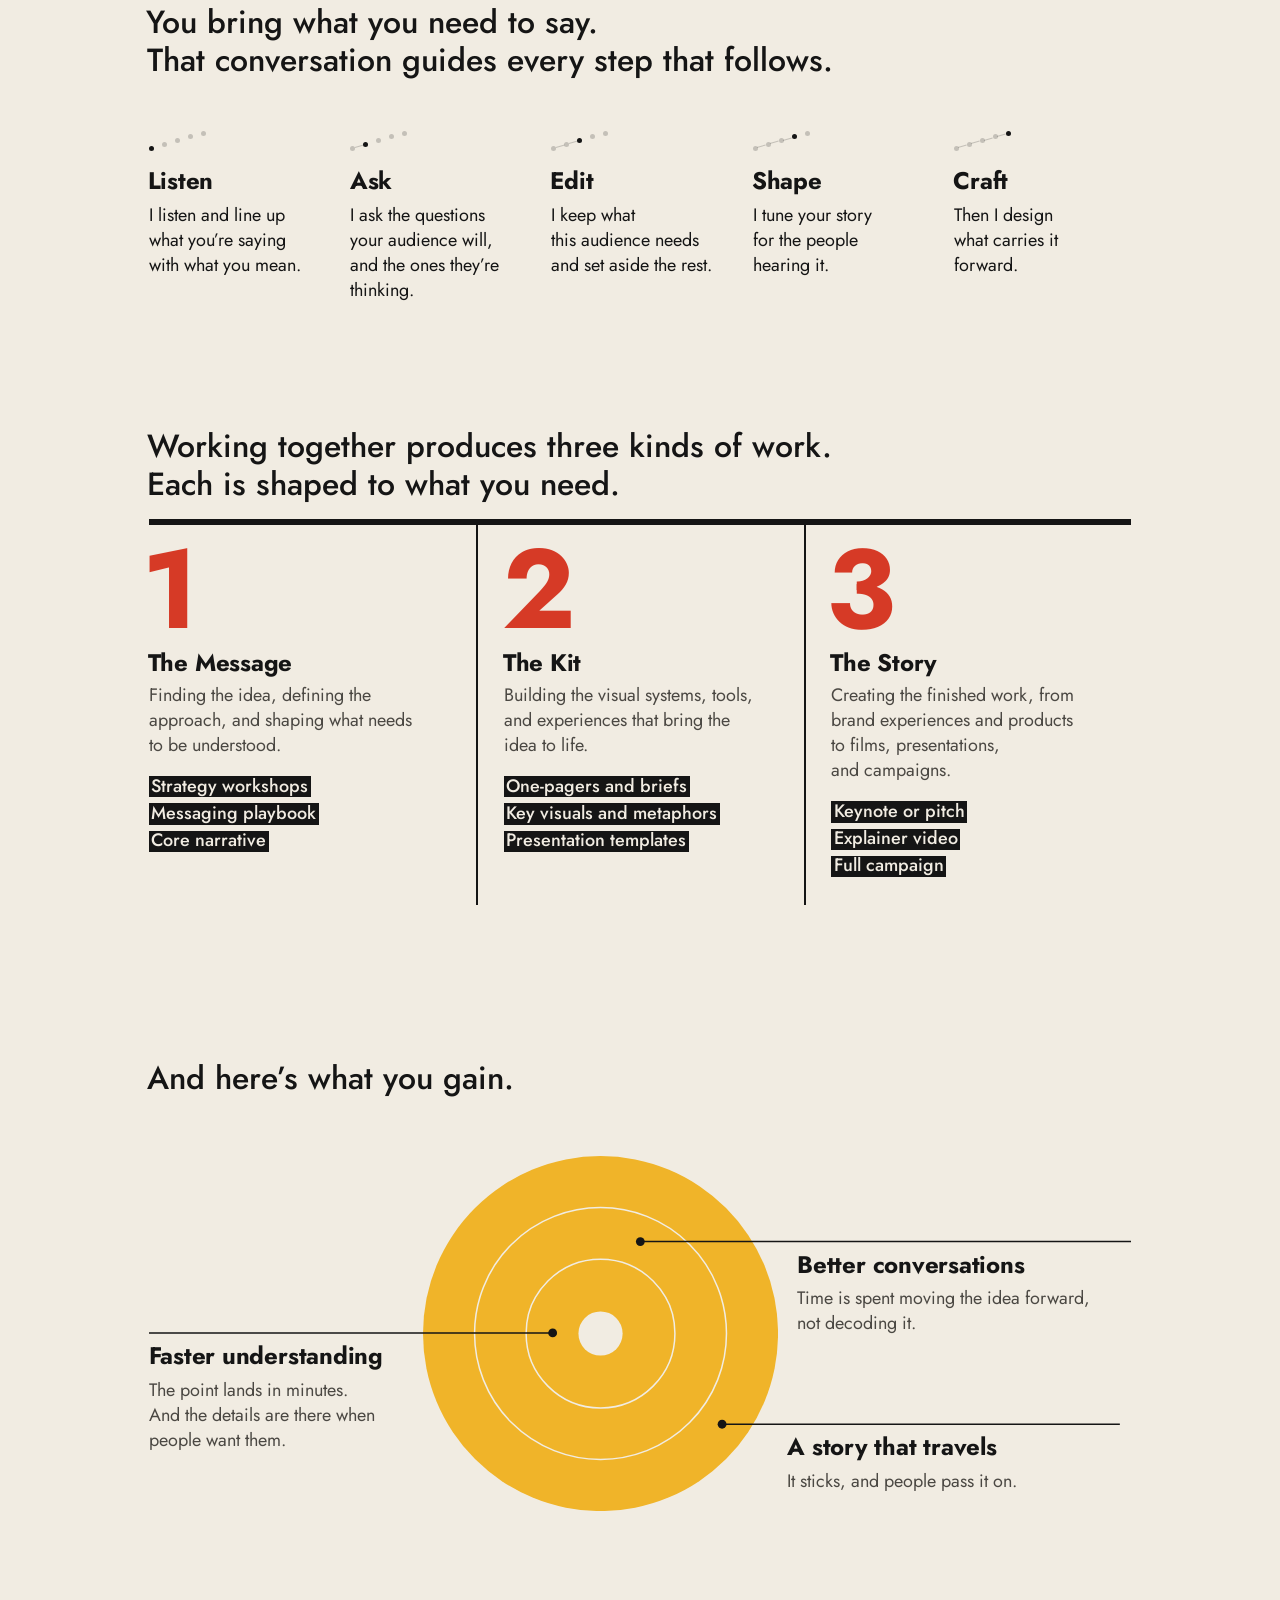
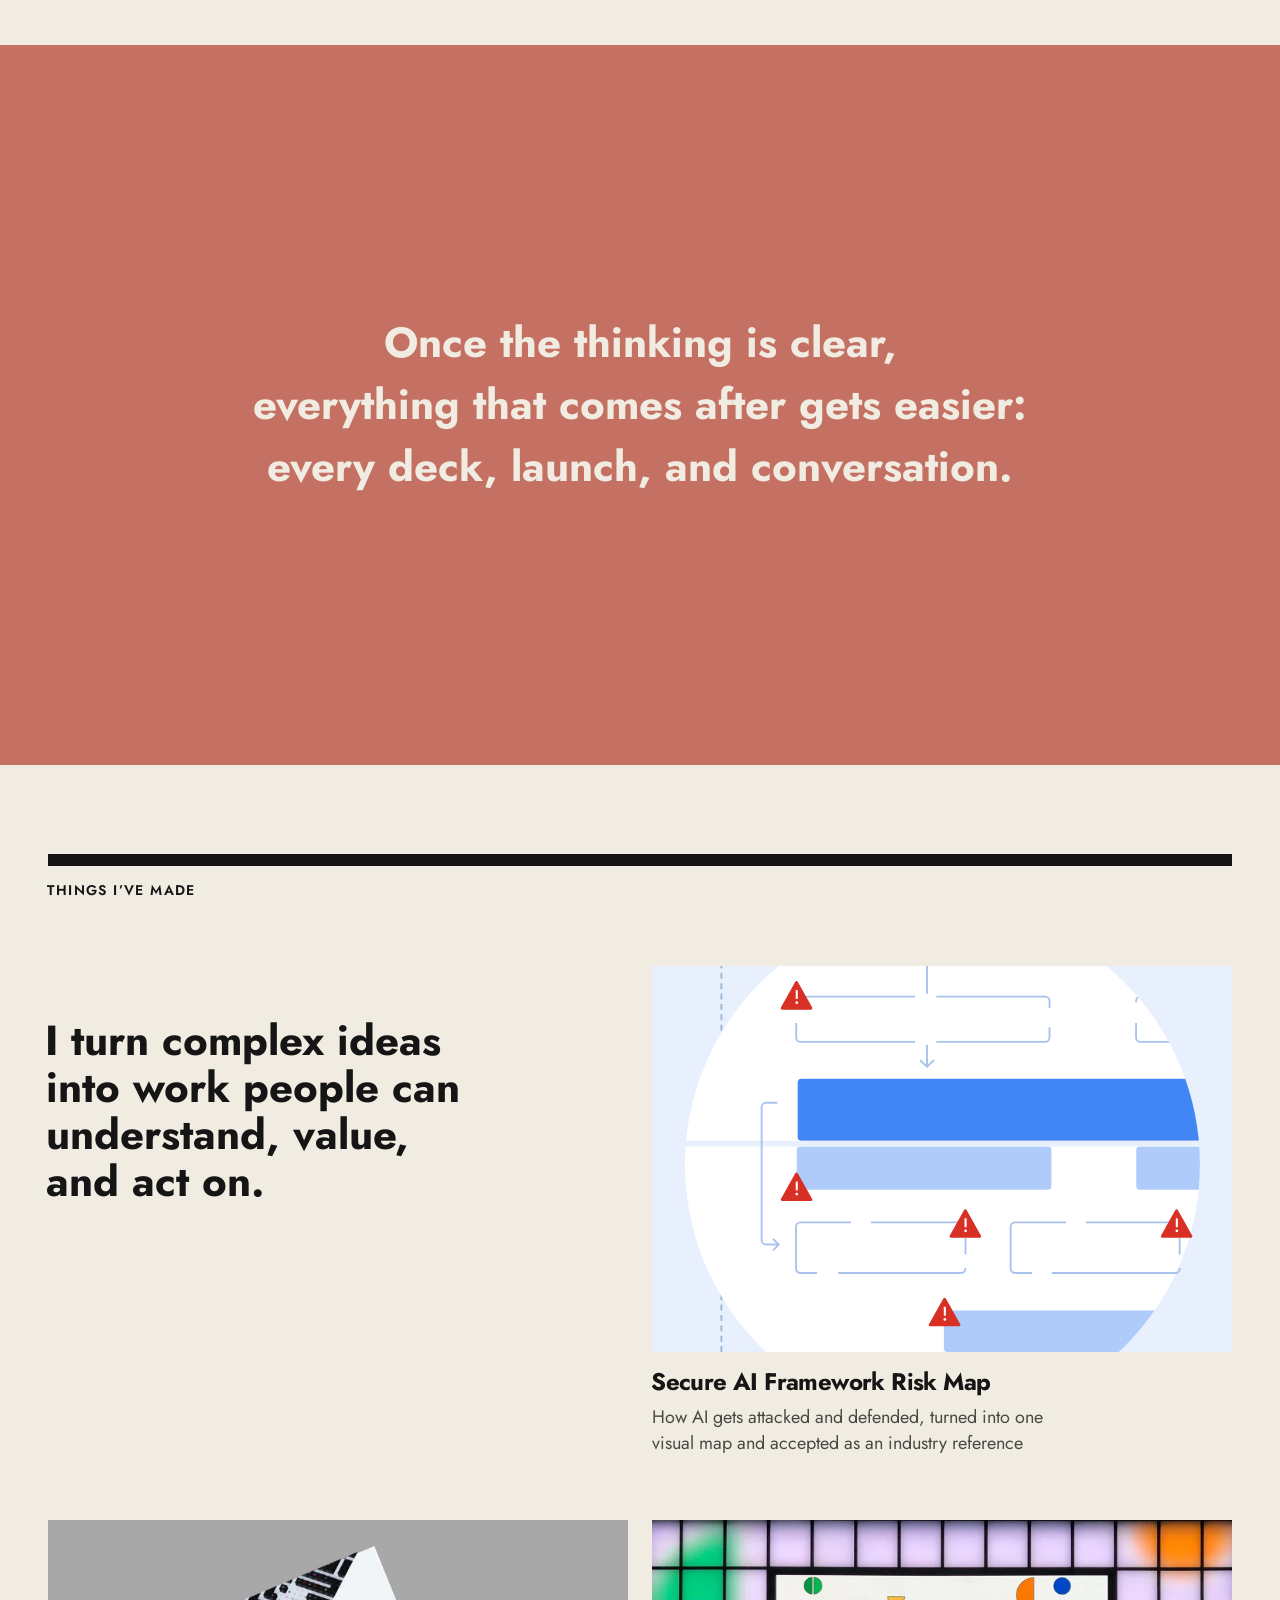
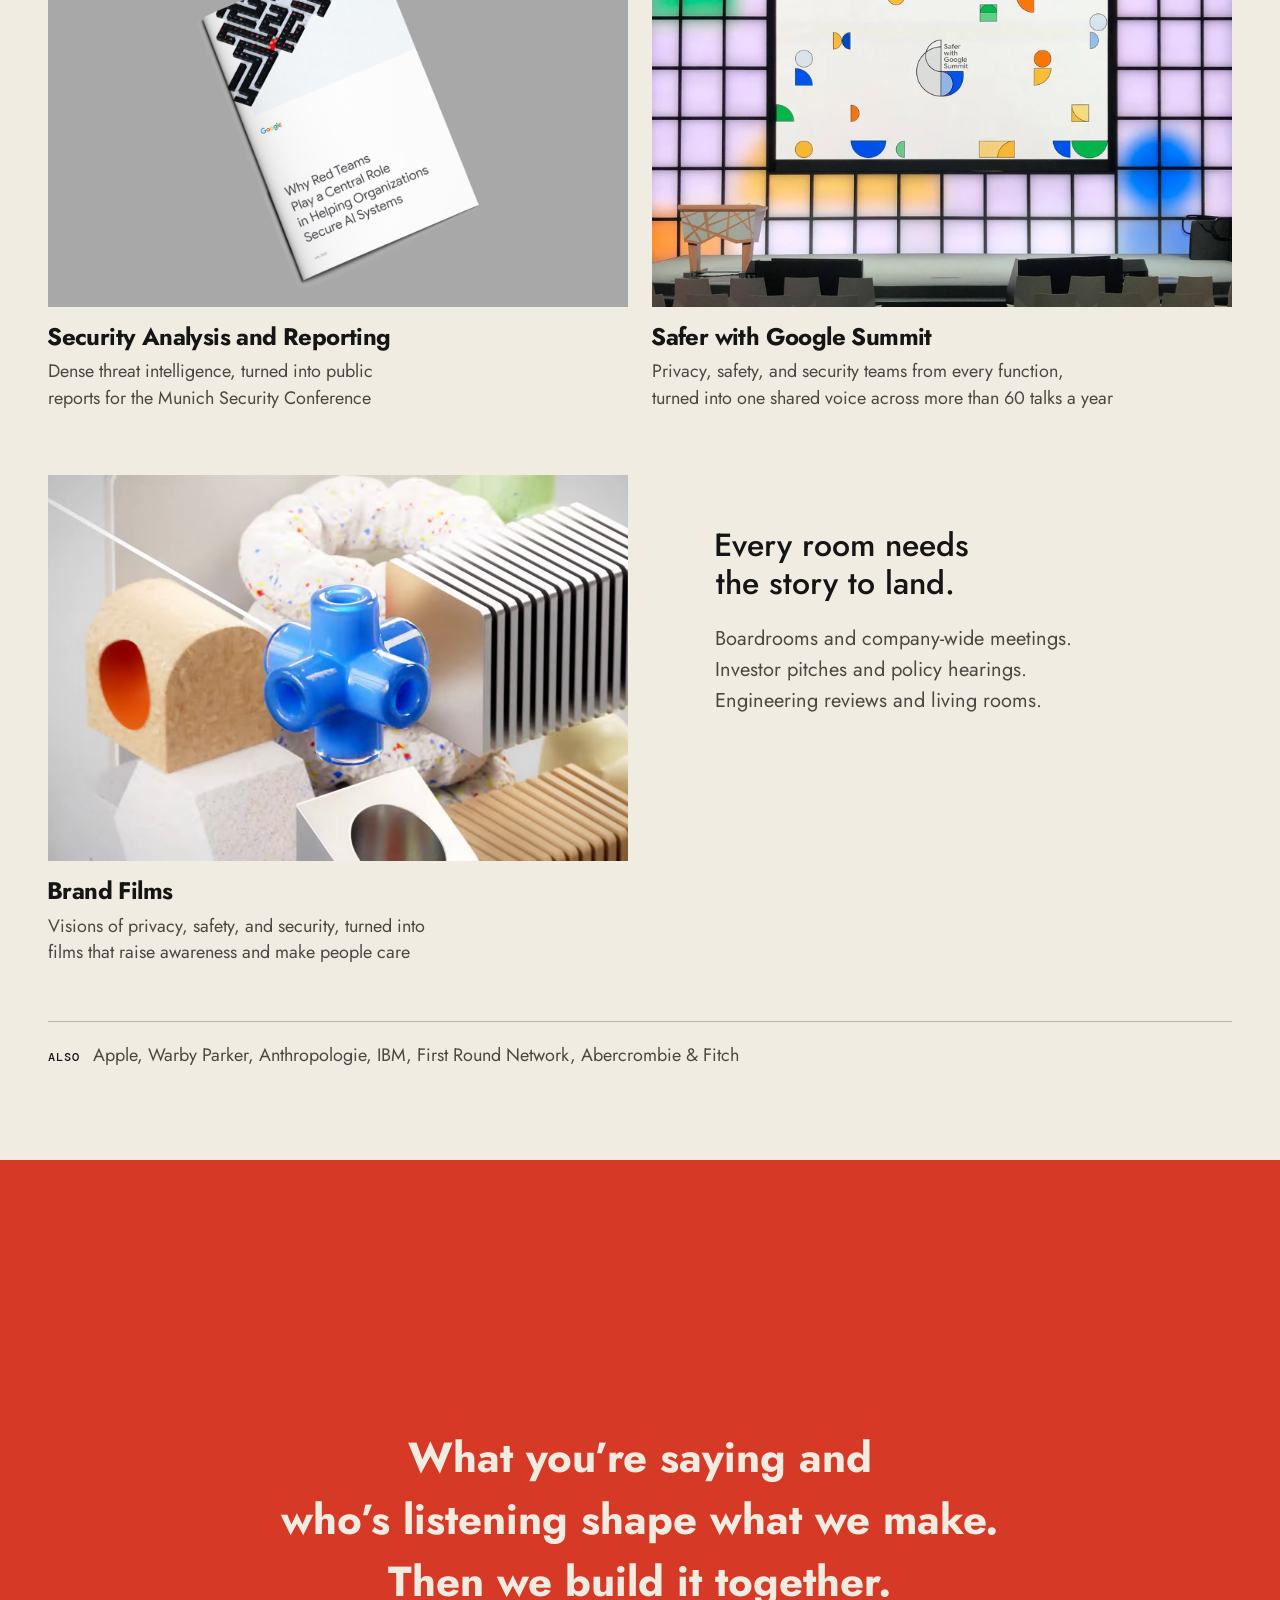
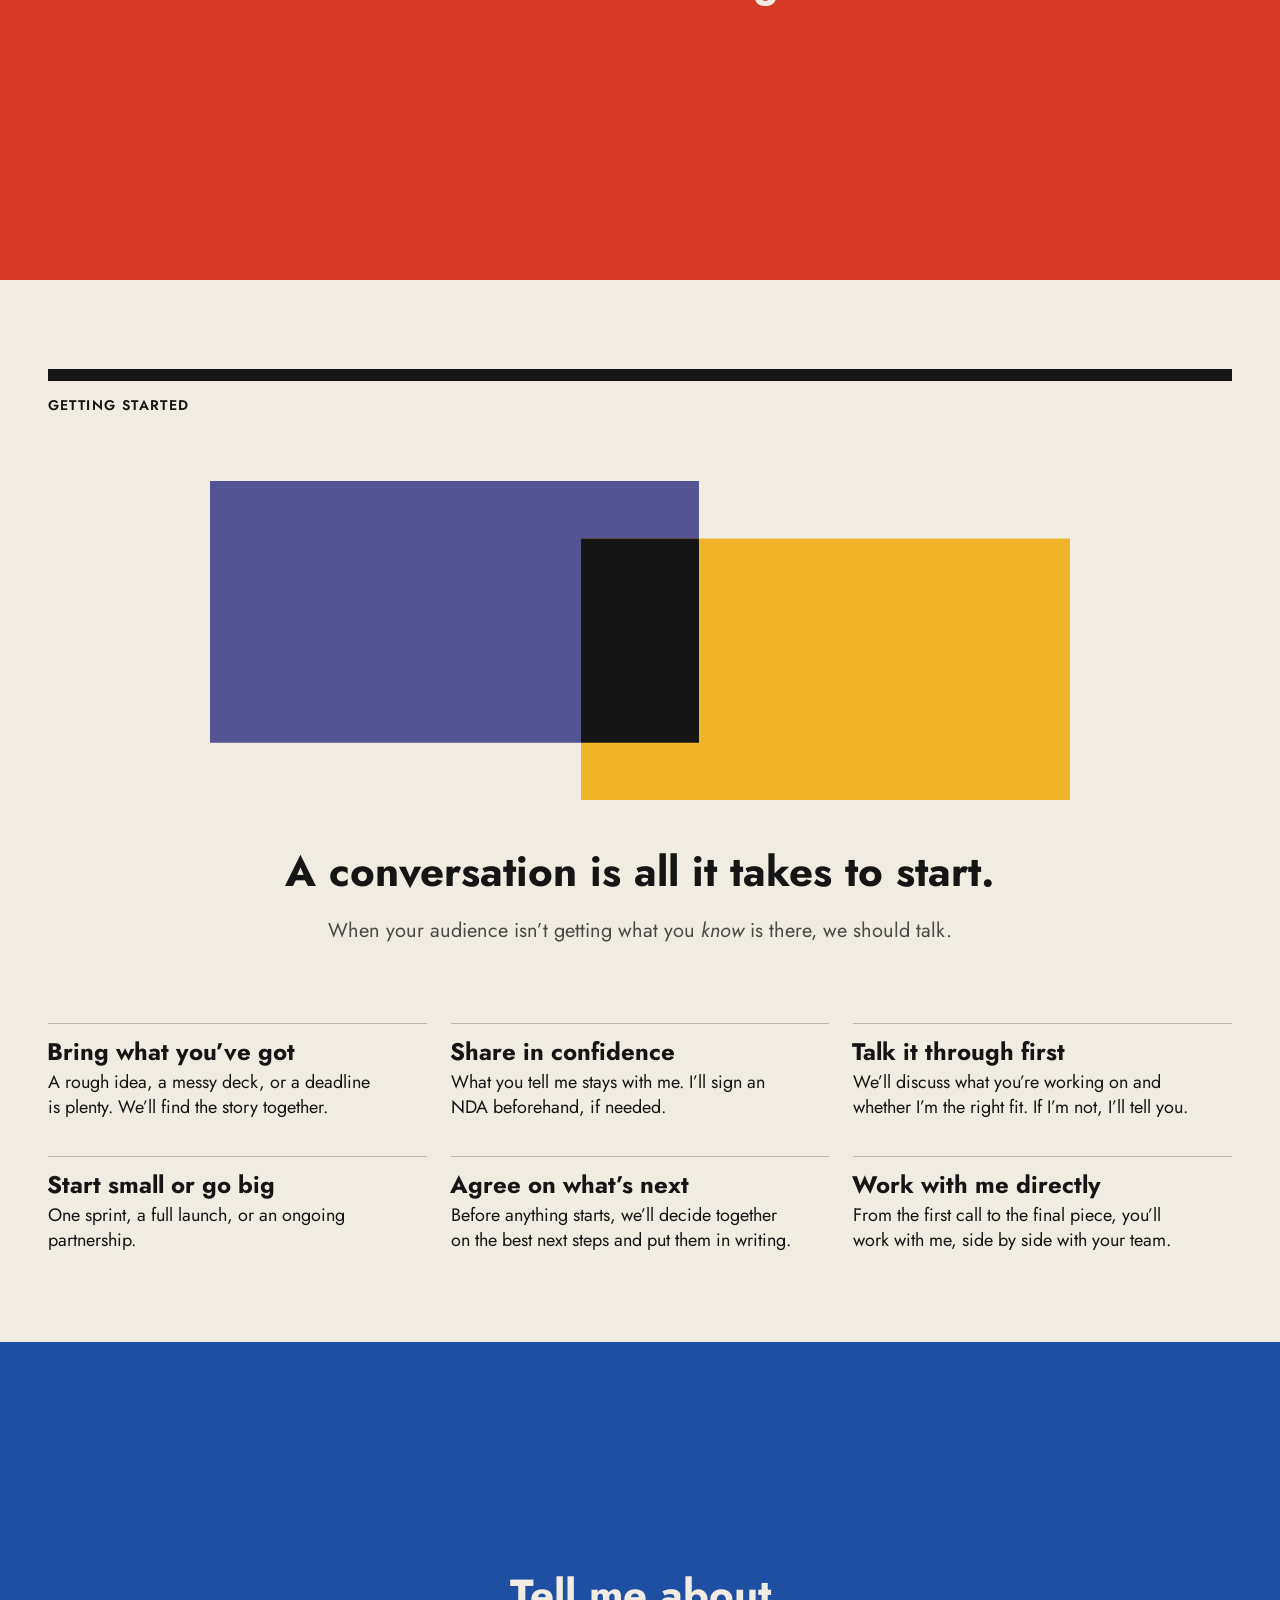
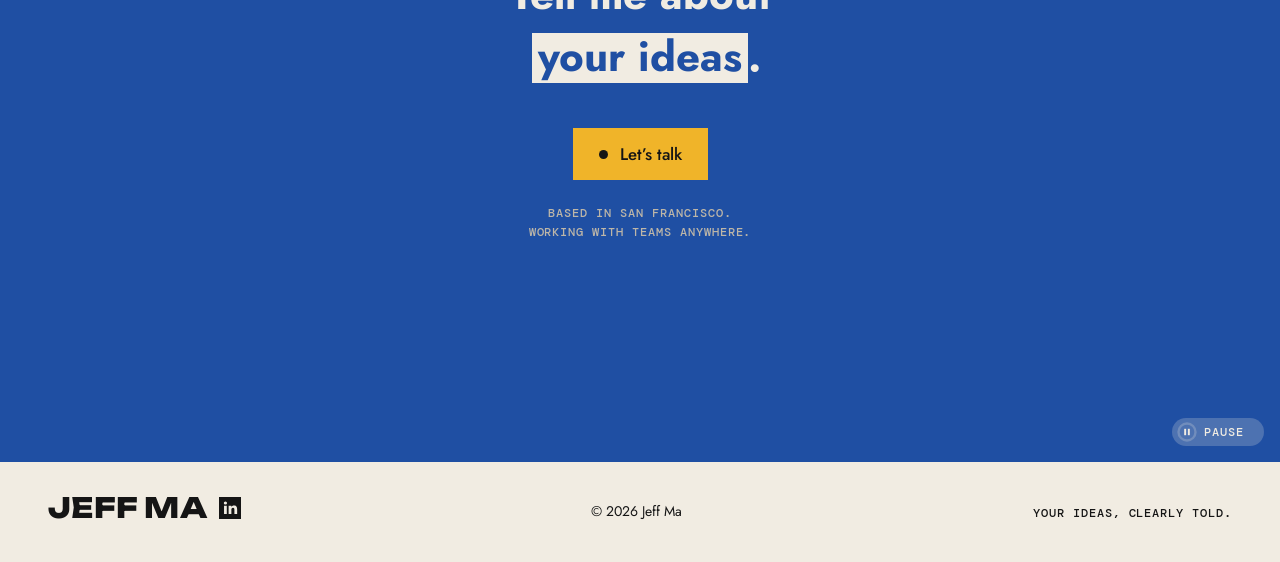
==== commit b20fb92b: "Intro paragraph copy; thin spaces around the dash Co-Authored-By: Claude Opus 5.5 <noreply@anthropic" ====
--- a/index.html
+++ b/index.html
@@ -910,7 +910,7 @@
   <span class="intro-photo"><img src="assets/about/jeff-ma.png" alt="Jeff Ma" width="140" height="140"></span>
   <div class="intro-text">
     <p class="intro-hello"><span class="ln">I’m a creative director who gets into the complexity,</span> <span class="ln">finds the story, and brings it to&nbsp;life.</span></p>
-    <p class="intro-lines"><span class="ln">I work with senior leaders and subject-matter experts on ideas</span> <span class="ln">that are hard to explain and important to get right. The work</span> <span class="ln">might be a visual framework, a narrative, a brand system,</span> <span class="ln">or a product experience. The solution is shaped around what</span> <span class="ln">will help people understand the idea and move it&nbsp;forward.</span></p>
+    <p class="intro-lines">I work with senior leaders and subject-matter experts on ideas that are hard to explain and critical to get right&thinsp;&#8288;—&thinsp;whether that takes the form of a visual framework, a strategic narrative, a brand system, or a product experience. Every solution is designed to help people understand the idea and move it&nbsp;forward.</p>
   </div>
 </div>
 </div>
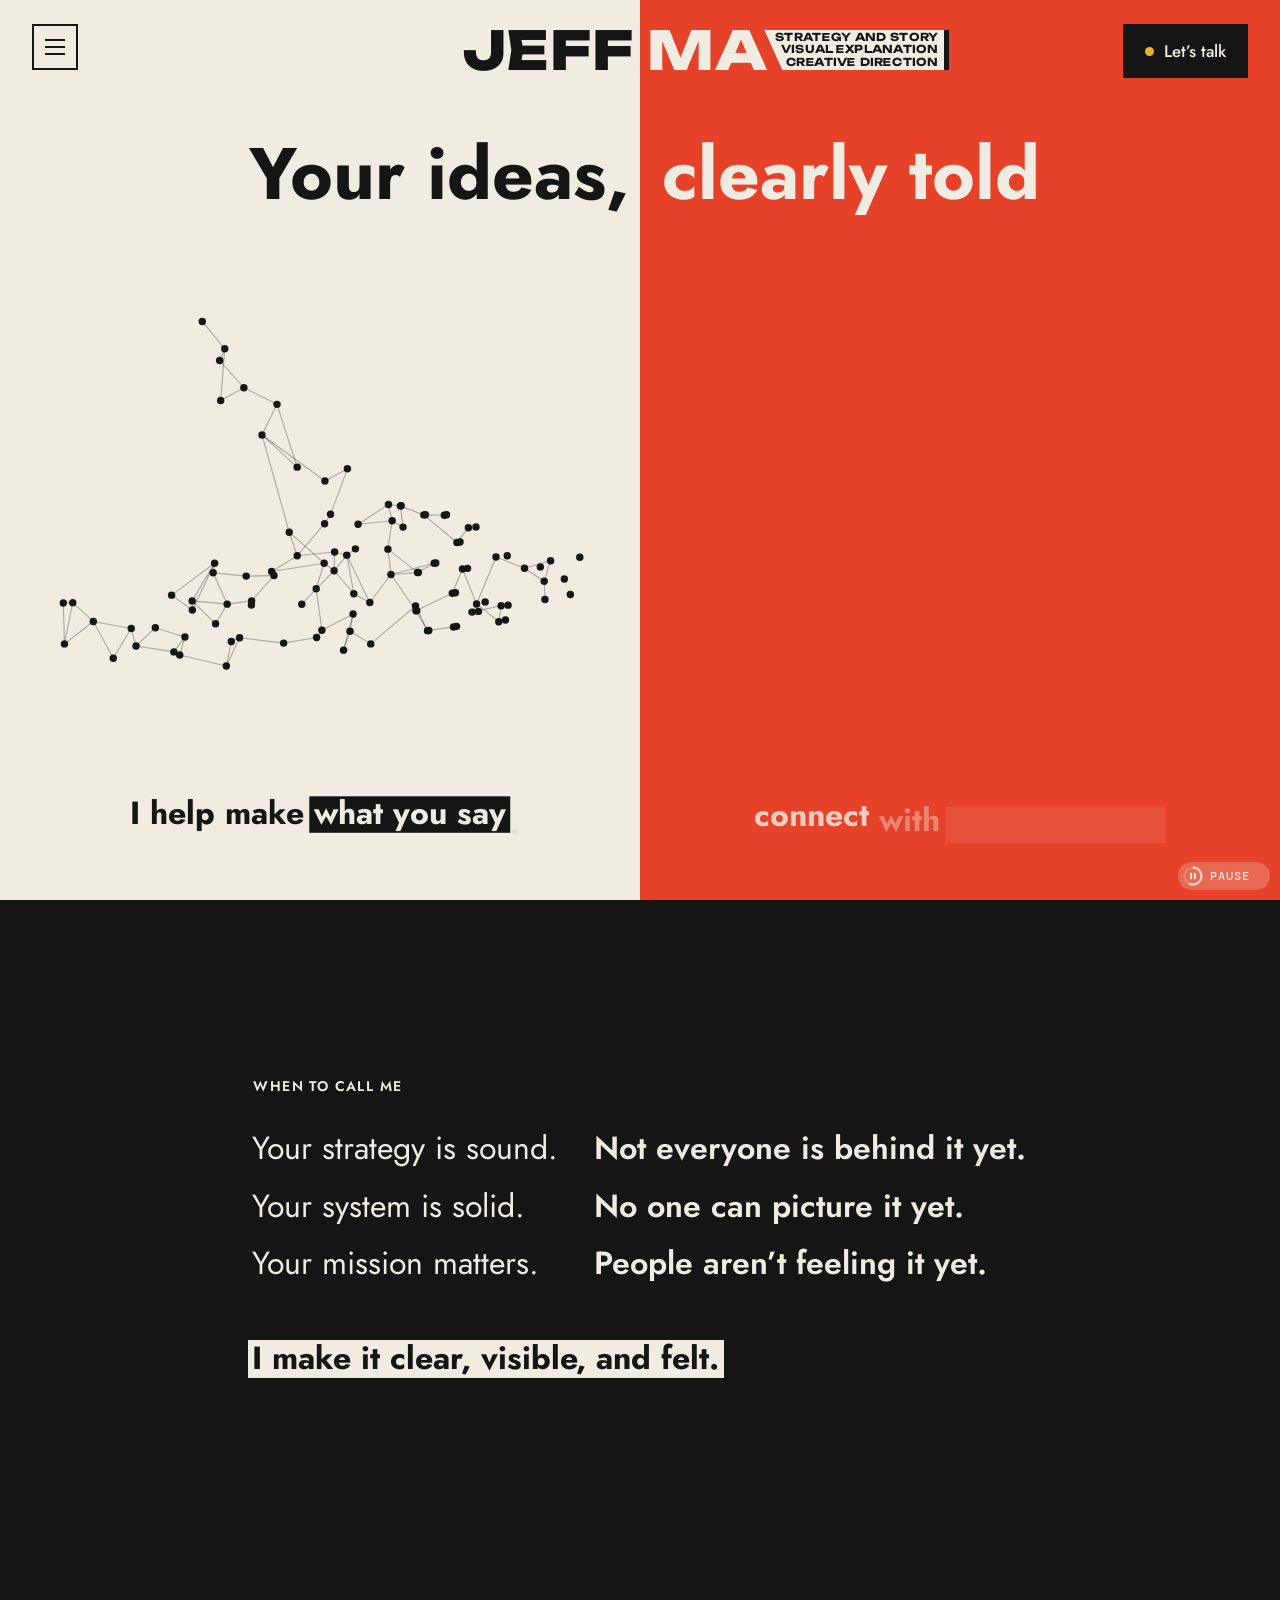
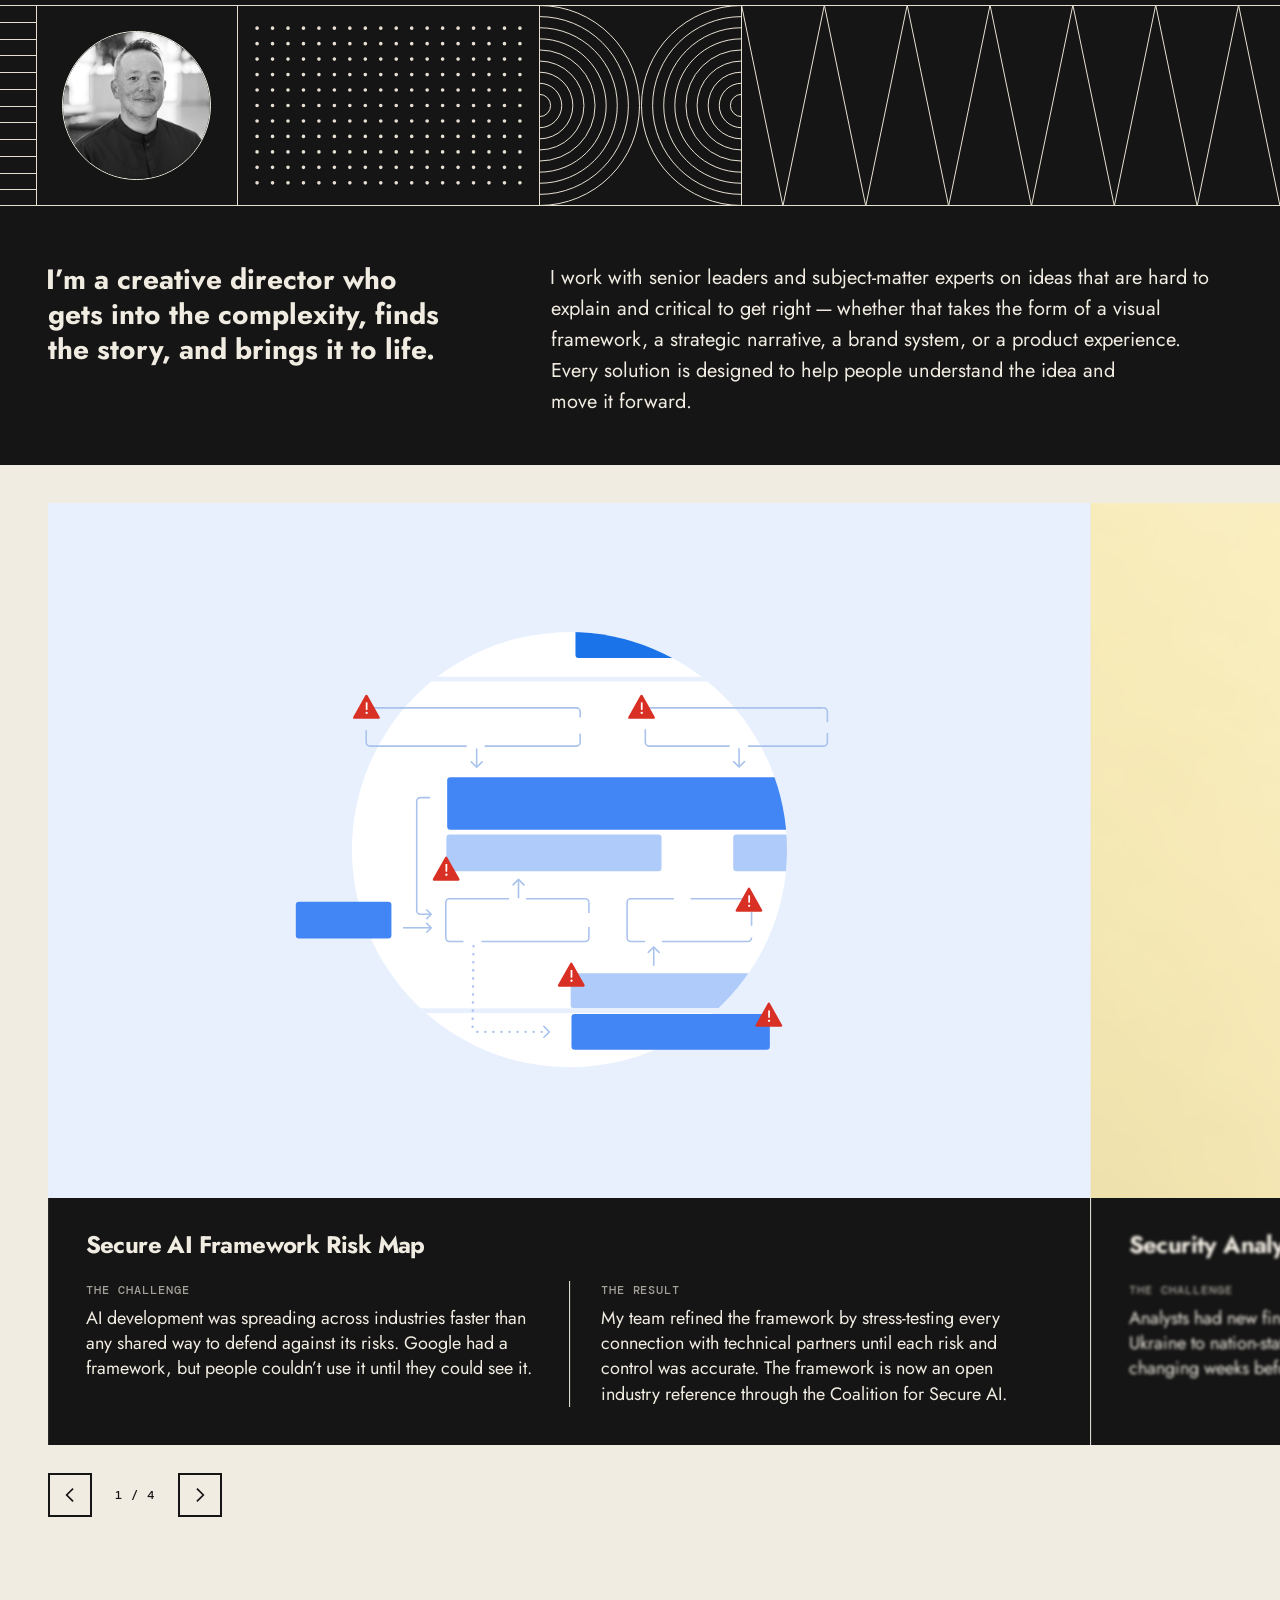
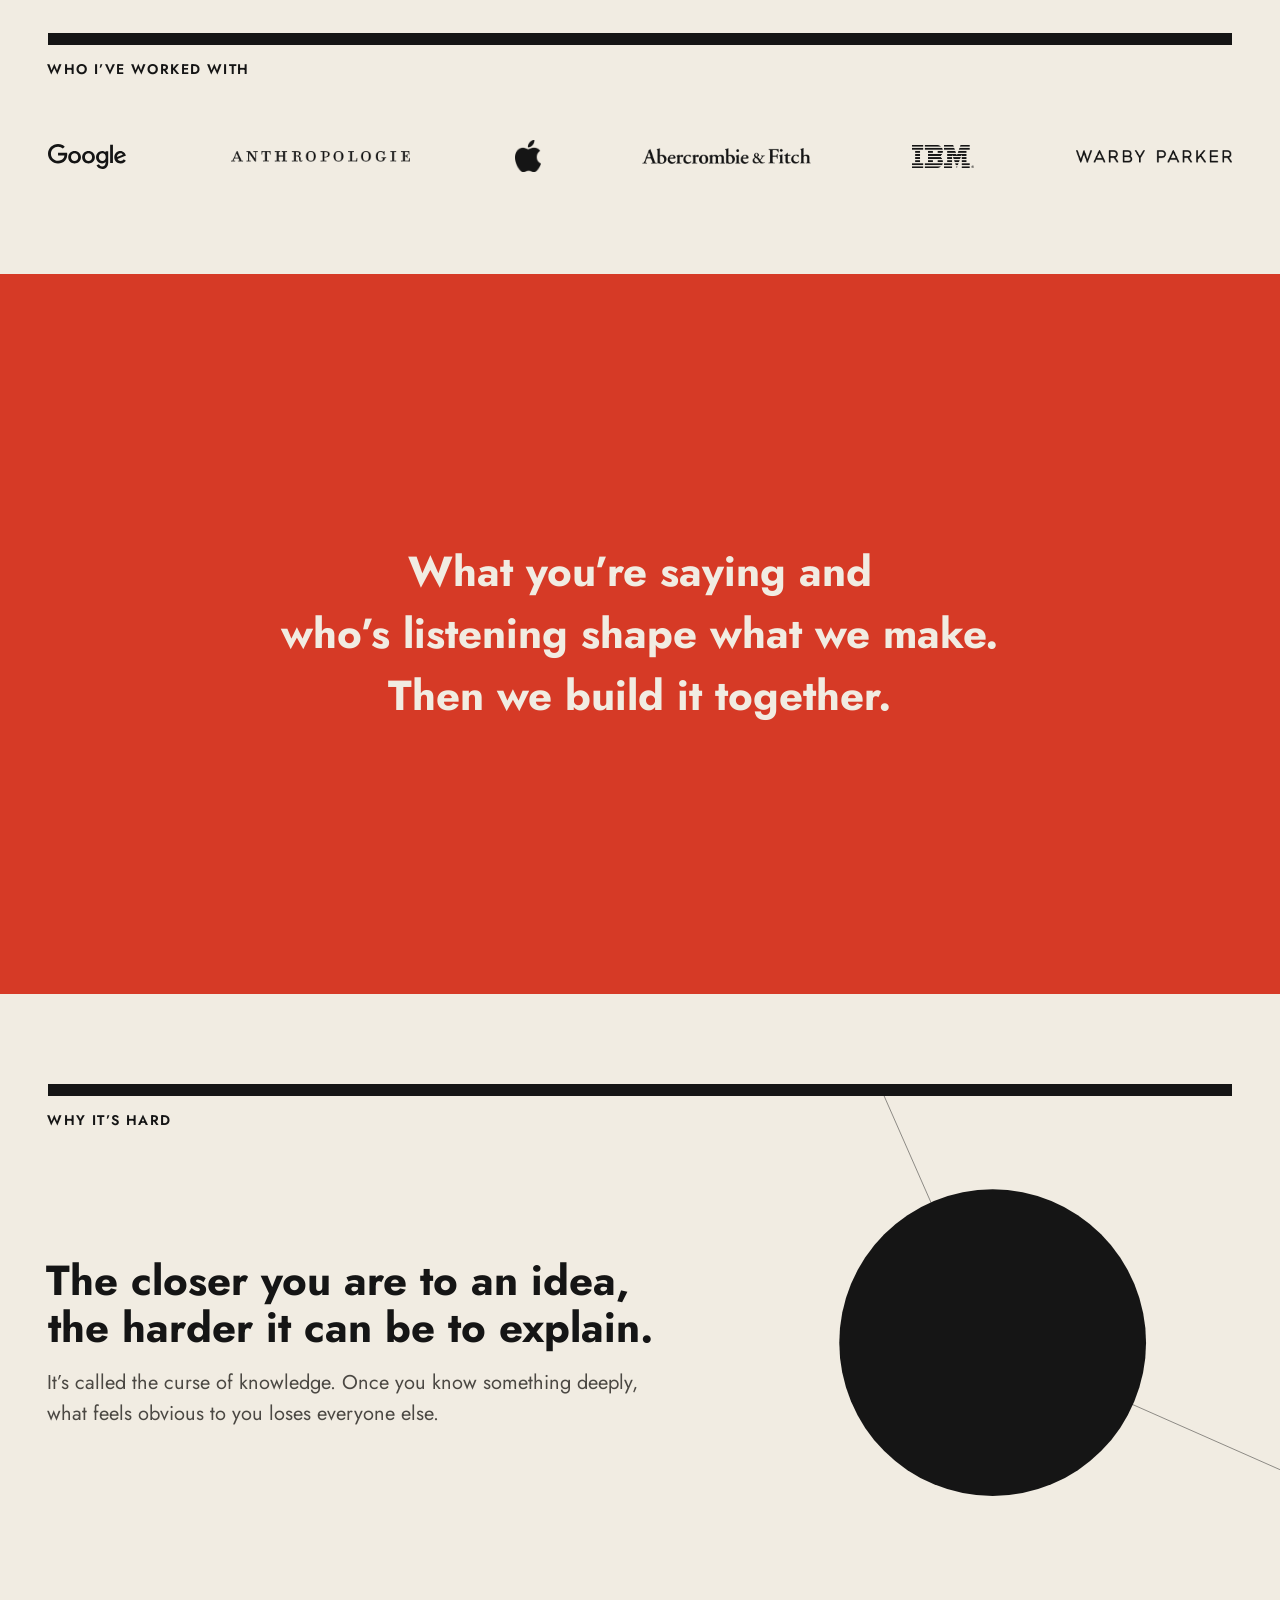
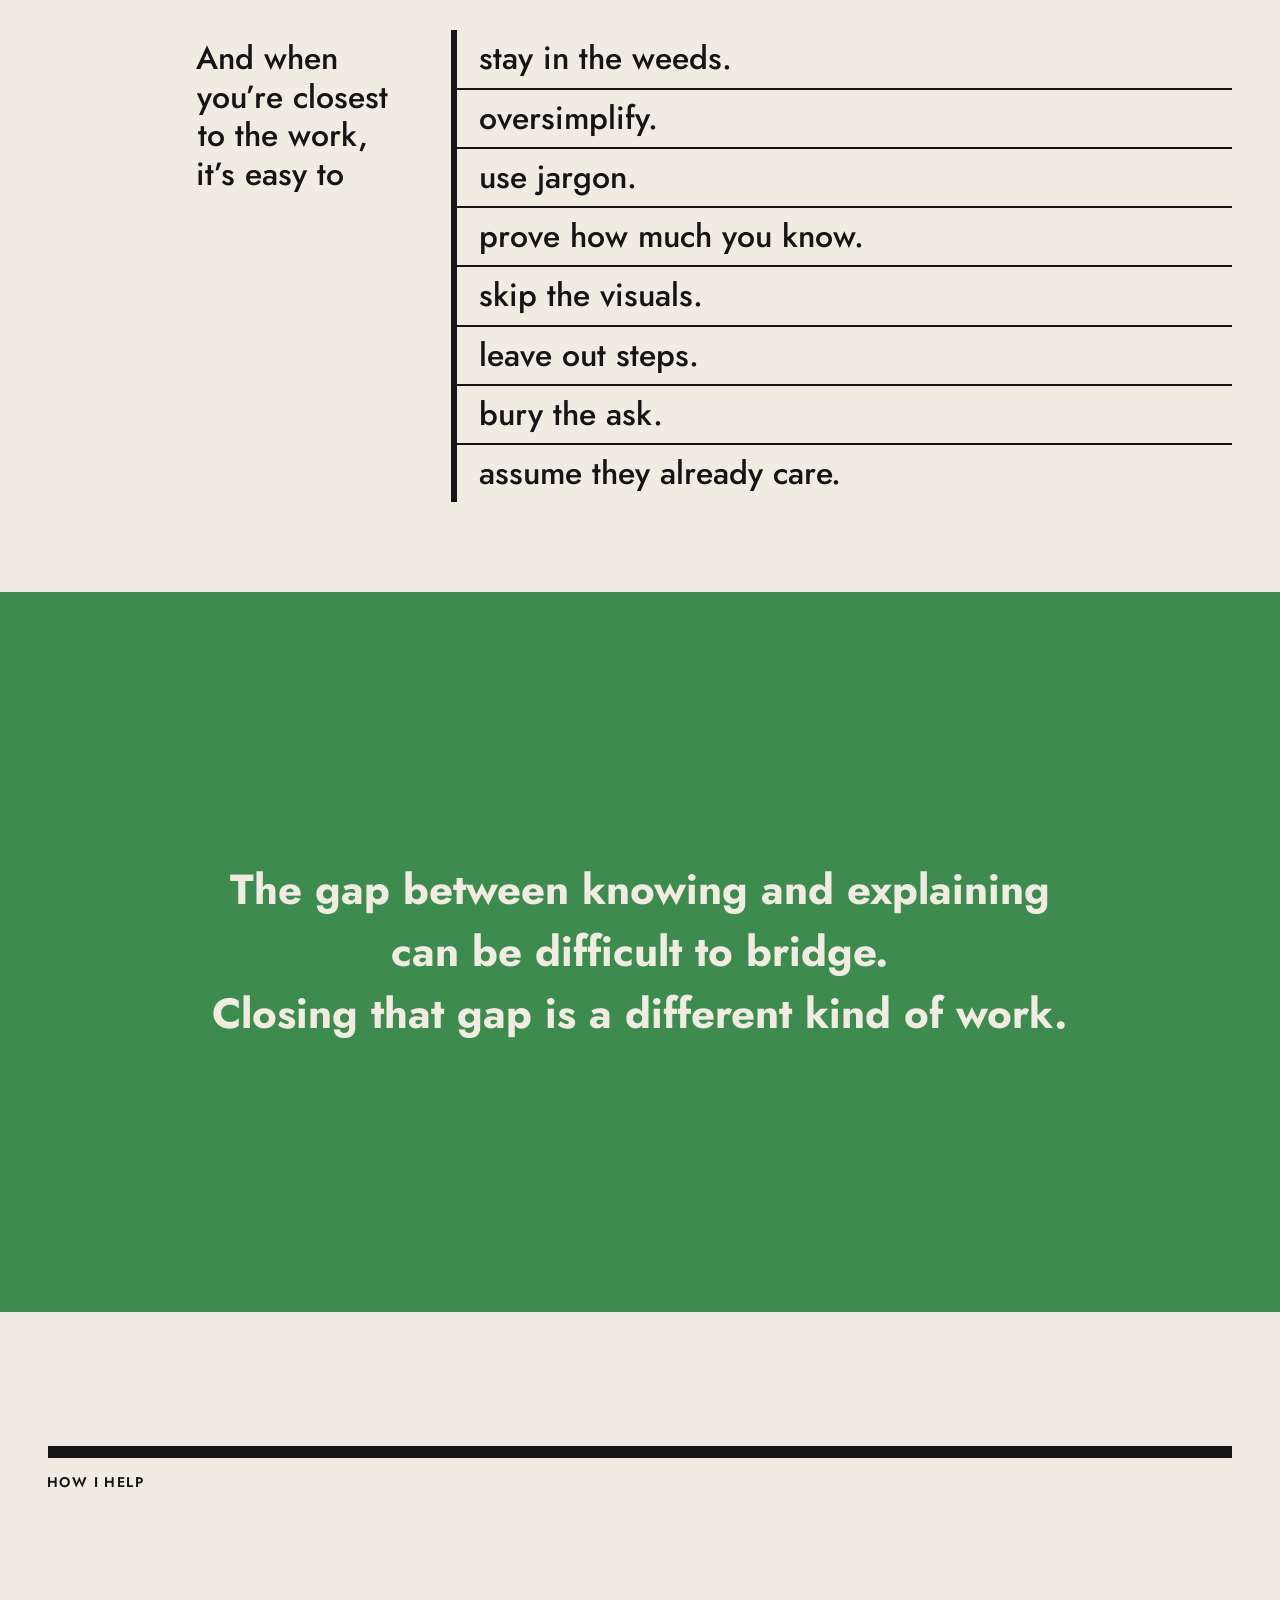
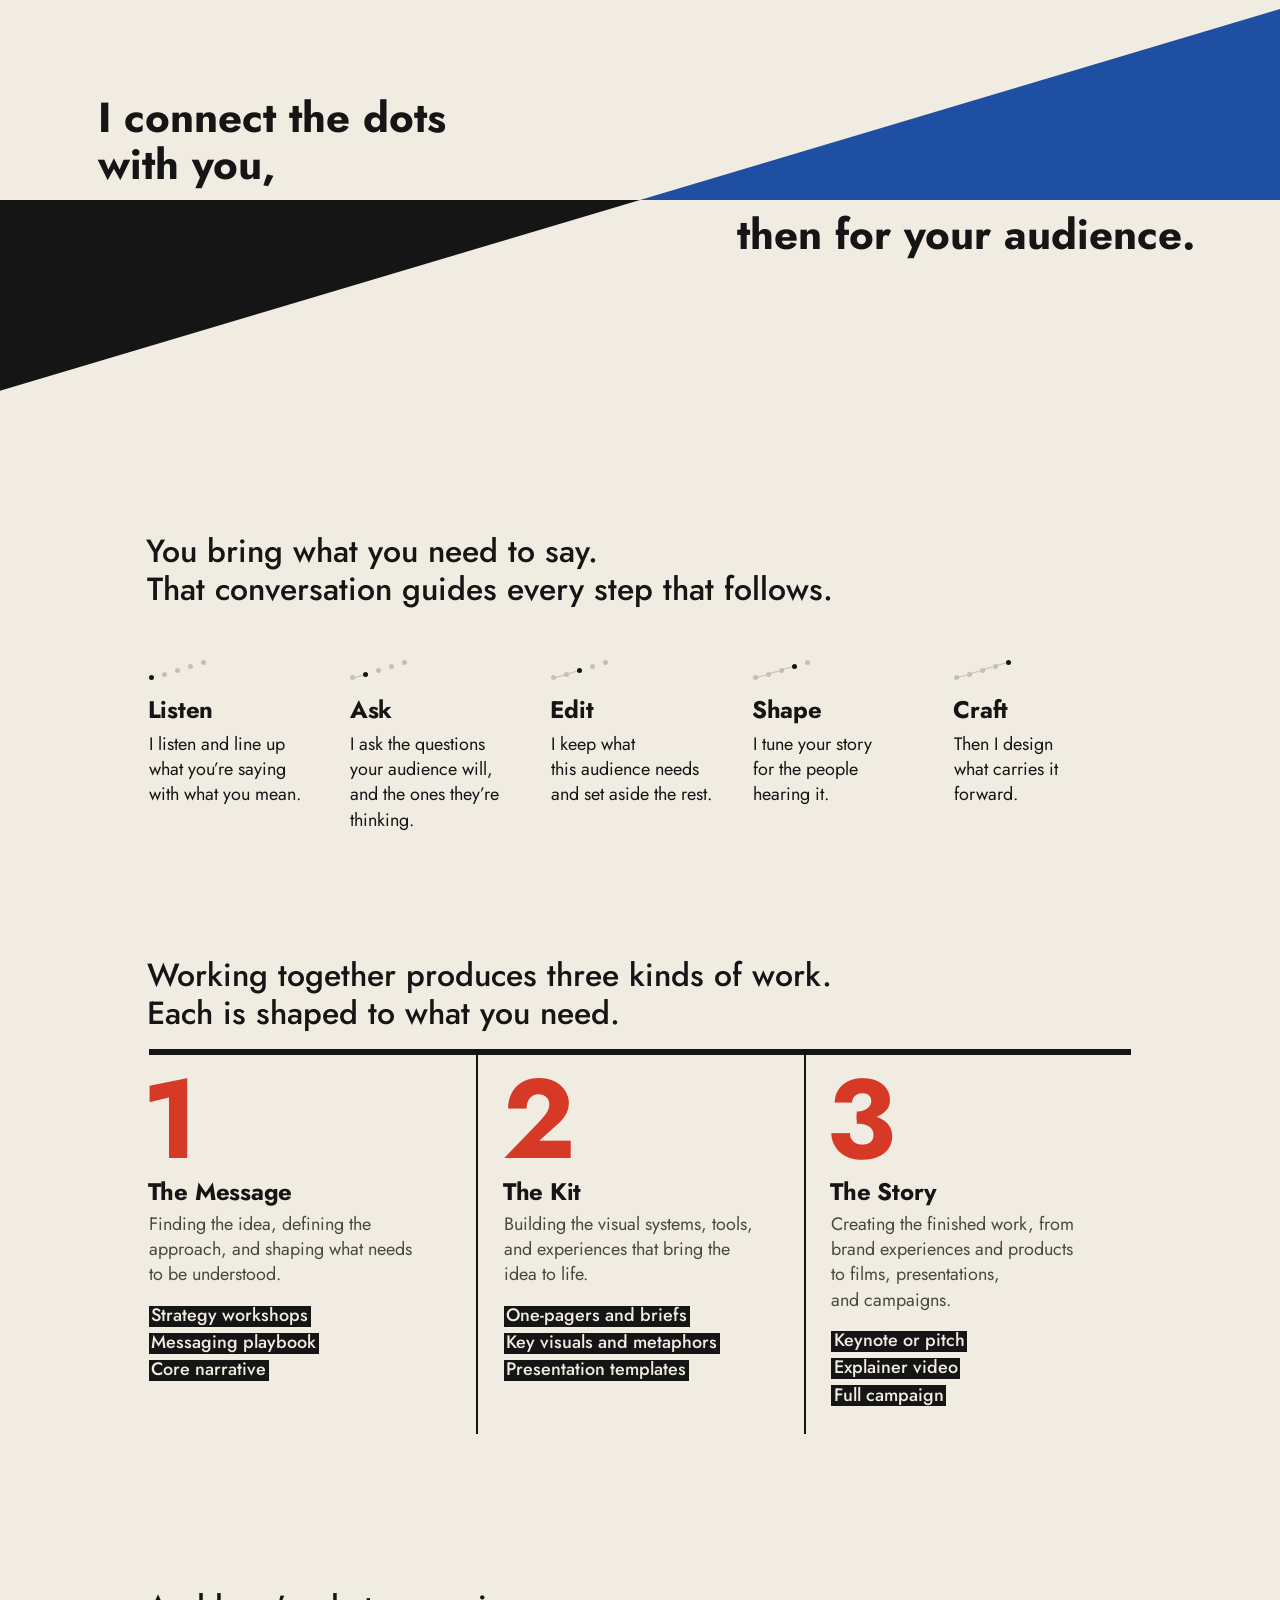
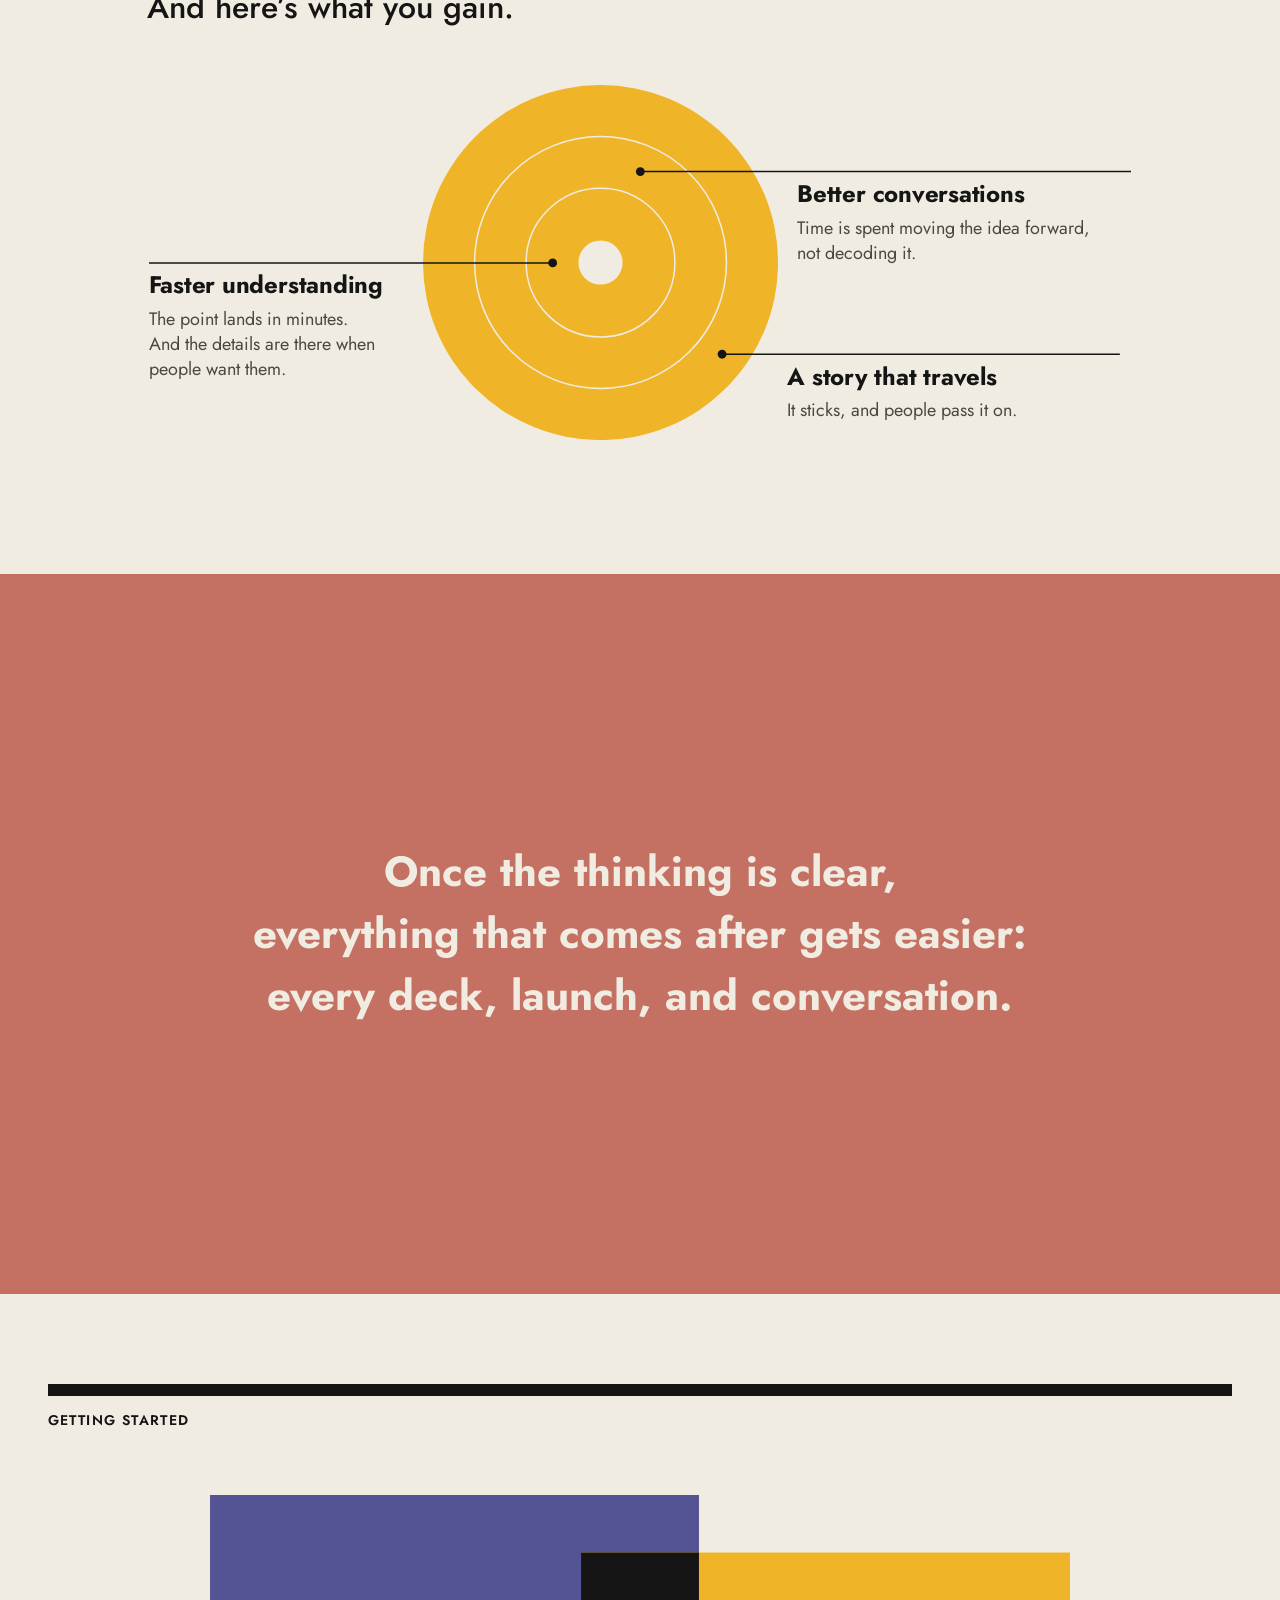
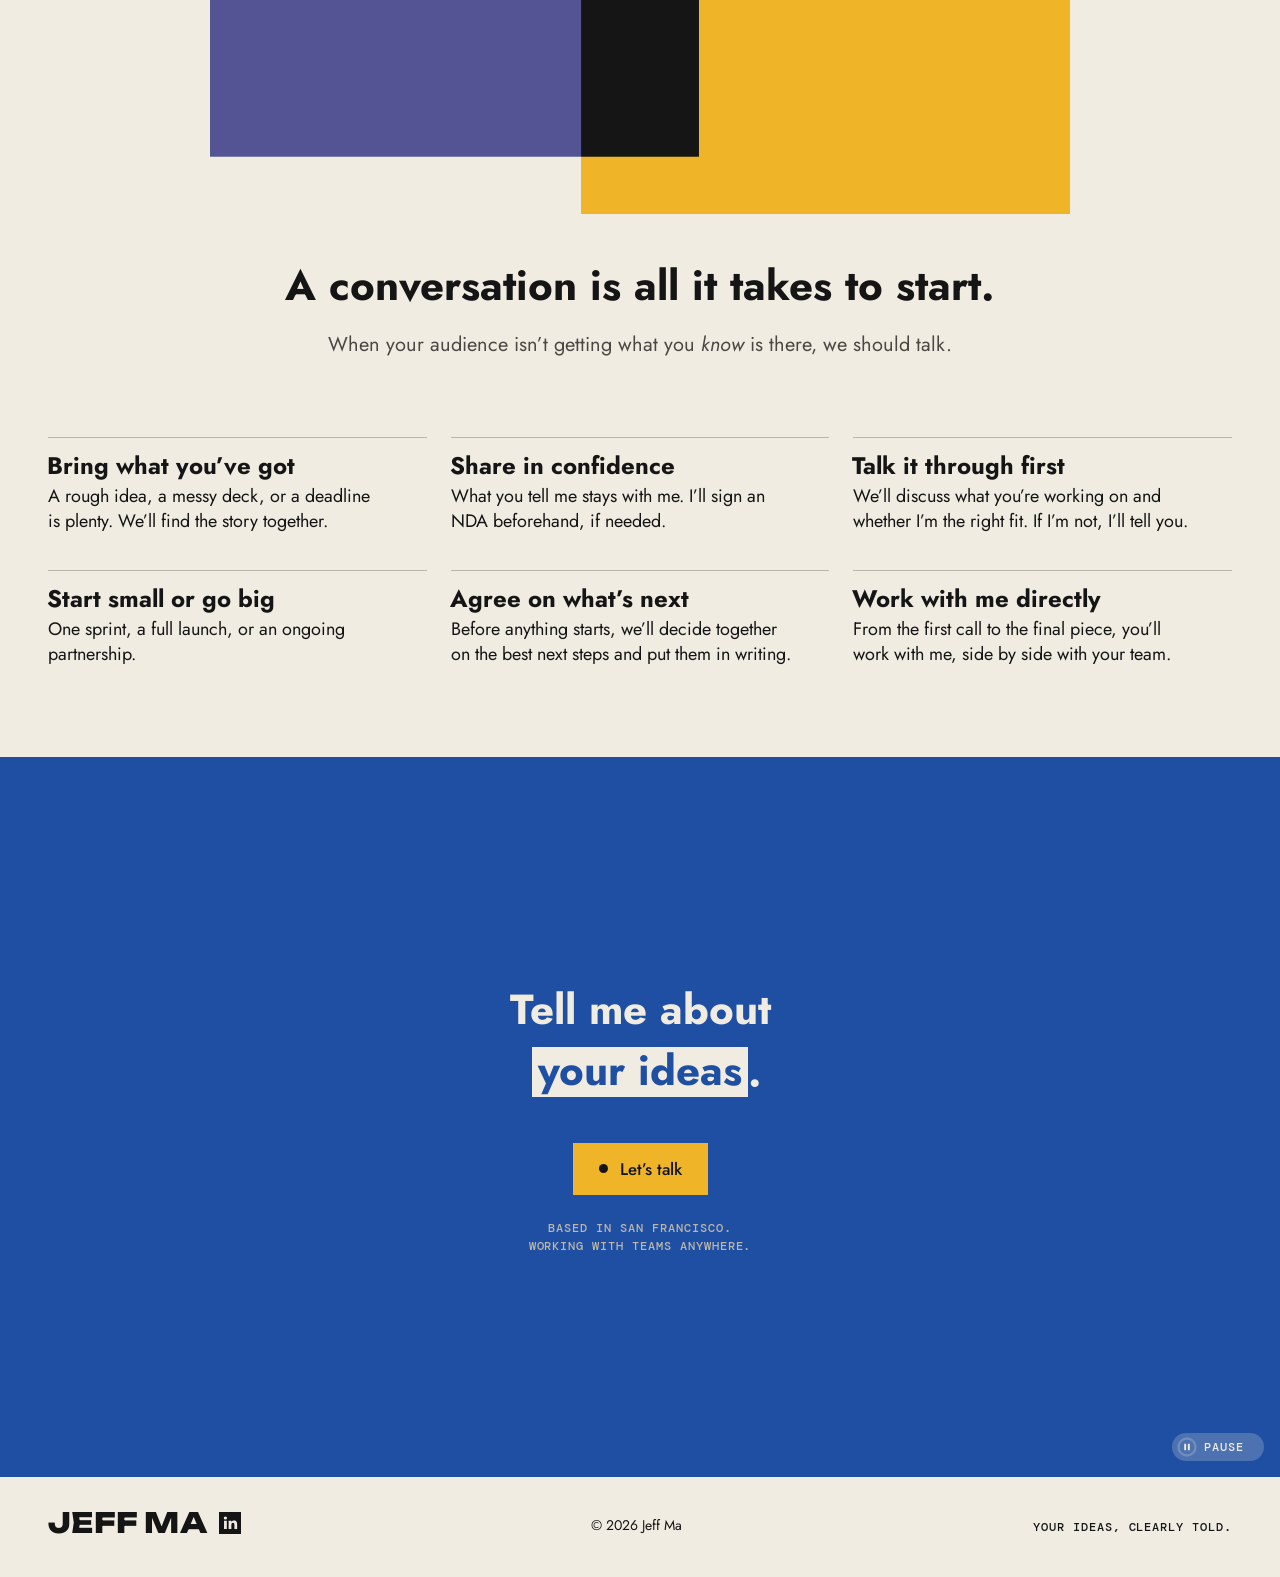
==== commit 68bf38d5: "Work carousel refresh, client logos, new SAIF map - Carousel order: SAIF, Fog of War, Summit, Brand " ====
--- a/index.html
+++ b/index.html
@@ -797,25 +797,79 @@
 
   /* Work: cards, two large then three; each a picture slot, a title with an arrow button, and before → after. */
   #work .chapter-head{margin-bottom:0;}   /* its label is hidden; the headline sits in the grid below */
-  .work-cards{list-style:none; margin:0; padding:0; display:grid; grid-template-columns:repeat(2, minmax(0, 1fr)); column-gap:var(--col-gap); row-gap:clamp(40px, 5vw, 64px);}
-  .work-cards > li{min-width:0;}
-  .wc-intro, .wc-range{align-self:start; padding-top:clamp(24px, 4vw, 56px);}
-  .wc-range{padding-left:clamp(24px, 5vw, 80px);}
-  .wc-intro .s2-h{margin:0; text-align:left; text-wrap:balance;}
-  .wc-intro .s2-h > span{display:inline;}   /* phrases flow and balance in the half column */
-  .wc-range-h{margin:0; max-width:12em; font-size:var(--fs-statement); font-weight:500; line-height:1.2; text-wrap:balance;}
-  .wc-range-l{margin:20px 0 0; font-size:var(--fs-lede); line-height:1.55; color:var(--ink-soft);}
-  .work-cards a{display:block; text-decoration:none; color:inherit;}
-  .wc-media{position:relative; aspect-ratio:3 / 2; background:var(--paper-2); overflow:hidden;}
+  /* The headline, then the four cards as a 2 x 2 grid of pictures touching; each title is kept for screen readers only. */
+  .work-head{margin-bottom:clamp(32px, 4vw, 56px);}
+  .work-head .s2-h{margin:0; max-width:16em; text-align:left; text-wrap:balance;}
+  .work-head .s2-h > span{display:inline;}
+  #work{padding-top:0; scroll-margin-top:clamp(20px, 3vw, 44px);}   /* jumping here stops with the ink intro band just above the viewport and the carousel's top margin in view (matches .work-carousel's margin-top) */
+  /* The carousel: its window starts at the framework's left edge and runs off the right of the screen, so the next
+     picture peeks in. Each picture is most of the framework's width. */
+  .work-carousel{--slide-w:calc(var(--content-w, 100vw) * .88); --slide-gap:1px; margin:clamp(20px, 3vw, 44px) 0 0 var(--content-x, 16px); overflow:hidden; touch-action:pan-y;}   /* starts at the page column's left edge; the next picture peeks in from the right */
+  .work-cards{list-style:none; margin:0; padding:0; display:flex; gap:var(--slide-gap); transition:transform .5s cubic-bezier(.3, .7, .2, 1); will-change:transform;}
+  .work-cards.no-anim{transition:none;}
+  .work-cards > li{flex:0 0 var(--slide-w);}
+  .work-cards > li:not(.is-current){cursor:pointer;}
+  @media (prefers-reduced-motion:reduce){ .work-cards{transition:none;} }
+  .work-cards > li{min-width:0; display:flex;}
+  .wc-card{display:flex; flex-direction:column; flex:1; position:relative;}   /* only the title is a link (the picture repeats it for the mouse, hidden from keyboards and screen readers) */
+  .wc-img{display:block;}
+  .wc-t a{color:inherit; text-decoration:none;}
+  .wc-media{position:relative; flex:none; aspect-ratio:3 / 2; background:var(--paper-2); overflow:hidden;}
   .wc-media img{position:absolute; inset:0; width:100%; height:100%; object-fit:cover;}
+  /* Under the pointer (or keyboard focus), a solid wash of the project's own palette colour over the picture, so the tile reads as a link. */
+  /* And an ink frame drawn inside the tile's edge. */
+  /* Under the pointer (or keyboard focus): the picture eases in a little, and the title underlines. */
+  .wc-media img{transition:transform .6s cubic-bezier(.3, .7, .2, 1);}
+  .work-cards li.is-current .wc-card:has(a:hover, a:focus-visible) .wc-media img{transform:scale(1.03);}
+  .work-cards li.is-current .wc-card:has(a:hover, a:focus-visible) .wc-t a{text-decoration:underline; text-decoration-thickness:2px; text-underline-offset:5px;}
+  @media (prefers-reduced-motion:reduce){ .wc-media img{transition:none;} }
+  .wc-crop-top img{top:auto; height:105%;}   /* the summit photo: its dark top edge is cropped off */
   .wc-media .wc-ph{position:absolute; inset:0; display:grid; place-items:center; font-family:var(--mono); font-size:var(--fs-label); font-weight:500; letter-spacing:.08em; text-transform:uppercase; color:var(--ink-soft);}
-  .wc-head{margin-top:16px;}
-  .wc-t{margin:0; font-size:var(--fs-title); font-weight:700; line-height:1.15; text-wrap:balance;}
-  .wc-d{margin:8px 0 0; max-width:30em; font-size:var(--fs-body); line-height:1.45; color:var(--ink-soft); text-wrap:balance;}   /* balanced: free breaks with even lines read better here than set phrases */
-  .work-cards a:hover .wc-t{text-decoration:underline; text-decoration-thickness:2px; text-underline-offset:5px;}
-  @media (max-width:640px){ .work-cards{grid-template-columns:minmax(0, 1fr);} .wc-intro{padding-top:0;} .wc-range{padding-left:0;} .wc-media{aspect-ratio:4 / 3;} }   /* phones: headline, four cards, then the range */
-  .work-also{margin-top:clamp(36px, 4.5vw, 56px); padding-top:20px; border-top:1px solid color-mix(in srgb, var(--rule) 25%, transparent); color:var(--ink-soft);}
-  .work-also .label{margin-right:8px; color:var(--ink);}
+  .wc-t{margin:0; font-size:var(--fs-body); font-weight:700; line-height:1.2;}
+  .wc-t a:focus-visible{outline:2px solid var(--paper); outline-offset:-6px;}
+  .work-view-row{margin-top:clamp(20px, 2.4vw, 28px);}
+  /* Under each picture, an ink banner: the title, then the challenge and what changed side by side. */
+  .wc-cap{--cap-t:clamp(20px, 2.6vw, 36px); --cap-x:clamp(20px, 3vw, 44px); flex:1; padding:0 var(--cap-x) clamp(24px, 3vw, 44px); background:var(--ink); color:var(--paper);}
+  .wc-cap .wc-t{font-size:var(--fs-title); line-height:1.15;}
+  .wc-cap .wc-t a{display:block; margin:0 calc(var(--cap-x) * -1); padding:var(--cap-t) var(--cap-x) clamp(14px, 1.8vw, 24px);}   /* the title's link fills its whole bar, edge to edge and right up to the picture, so the pointer never crosses a dead gap between the two */
+  .wc-notes{margin:0; display:grid; grid-template-columns:repeat(2, minmax(0, 1fr)); gap:0;}
+  .wc-notes > div{padding-right:clamp(16px, 2.4vw, 36px);}
+  .wc-notes > div + div{padding:0 0 0 clamp(16px, 2.4vw, 36px); border-left:1px solid var(--paper);}   /* the paper hairline between the two */
+  .wc-notes dt{margin:0 0 6px; color:color-mix(in srgb, var(--paper) 65%, var(--ink));}
+  .wc-notes dd{margin:0; max-width:30em; font-size:var(--fs-body); line-height:1.4; text-wrap:pretty;}
+  /* Under it, on the right: the arrows either side of the count. */
+  .work-view-row{display:flex; justify-content:flex-start; align-items:center; gap:16px;}
+  .wc-nav{display:flex; align-items:center; gap:clamp(10px, 1.4vw, 16px);}
+  .wc-nav button{appearance:none; display:grid; place-items:center; width:44px; height:44px; margin:0; padding:0; border:2px solid var(--ink); background:transparent; color:var(--ink); cursor:pointer;}
+  .wc-nav button:hover{background:var(--ink); color:var(--paper);}
+  .wc-nav button:focus-visible{outline:2px solid var(--ink); outline-offset:3px;}
+  .wc-nav svg{width:20px; height:20px; fill:none; stroke:currentColor; stroke-width:2; stroke-linecap:square;}
+  /* The peeking slide steps back: the text in its ink banner lightly blurred. On hover, an arrow says a click moves to it. */
+  .wc-cap > *{transition:filter .5s ease;}
+  .work-cards.no-anim .wc-cap > *{transition:none;}   /* when the loop jumps from a copy back to the real slide, its text is crisp at once instead of fading in again */
+  .wc-media::after{content:""; position:absolute; inset:0; background:rgb(255 255 255 / .55); opacity:0; pointer-events:none; transition:opacity .5s ease;}   /* the next slide's picture sits under a white veil */
+  .work-cards > li:not(.is-current) .wc-media::after{opacity:1;}
+  .wc-media img{transition:transform .6s cubic-bezier(.3, .7, .2, 1), filter .5s ease;}
+  .work-cards > li:not(.is-current) .wc-media img{filter:blur(4px); transform:scale(1.04);}   /* a subtle blur under the veil; scaled so the picture's edges stay sharp */
+  .work-cards.no-anim .wc-media img{transition:none;}
+  .work-cards.no-anim .wc-media::after{transition:none;}
+  .work-cards > li:not(.is-current) .wc-cap > *{filter:blur(1.5px);}   /* the next slide's title and notes go soft, so only the current one reads */
+  .wc-img{position:relative;}
+  .wc-img::before{content:""; position:absolute; top:calc(50% - 28px); left:calc(var(--peek-w, 120px) / 2 - 28px); z-index:1; width:56px; height:56px; box-sizing:border-box; border:2px solid var(--ink); background:var(--ink) url("data:image/svg+xml,%3Csvg xmlns='http://www.w3.org/2000/svg' viewBox='0 0 24 24'%3E%3Cpath d='M9 5l7 7-7 7' fill='none' stroke='%23f1ece2' stroke-width='2'/%3E%3C/svg%3E") center / 24px no-repeat; opacity:0; transform:translateX(-6px); pointer-events:none; transition:opacity .25s ease, transform .25s ease;}
+  .work-cards > li:not(.is-current):hover .wc-img::before{opacity:1; transform:none;}
+  @media (prefers-reduced-motion:reduce){ .wc-img::before, .wc-cap > *, .wc-media::after, .wc-media img{transition:none;} }
+  .wc-count{margin:0; min-width:4.5em; text-align:center; color:var(--ink); font-variant-numeric:tabular-nums;}
+  @media (max-width:640px){ .work-carousel{--slide-w:calc(var(--content-w, 100vw) * .88);} .wc-media{aspect-ratio:4 / 5;} .wc-notes{grid-template-columns:minmax(0, 1fr);} .wc-notes > div:first-child{display:none;} .wc-notes > div + div{padding:0; border-left:0;} }   /* phones: taller pictures; only “The result” shows, so the banner stays shorter than the picture */
+  /* Turned over, the notes sit in the flow at the picture's proportions, so a card grows taller only when its notes need the room. */
+  /* Who I've worked with: the logos in a row under its own heavy rule. */
+  .clients{margin-top:clamp(72px, 9vw, 128px);}
+  .clients .sec-mark{margin-bottom:clamp(28px, 4vw, 48px);}
+  .client-logos{list-style:none; margin:0; padding:0; display:flex; flex-wrap:wrap; justify-content:space-between; align-items:center; gap:clamp(24px, 3vw, 40px) clamp(28px, 4vw, 56px);}
+  .client-logos li{display:flex; align-items:center; height:clamp(36px, 4.4vw, 64px);}
+  .client-logos img{display:block; height:var(--logo-h, clamp(20px, 2vw, 30px)); width:auto;}
+  .client-logos .logo-mask{display:block; height:var(--logo-h, clamp(20px, 2vw, 30px)); aspect-ratio:var(--ar); max-width:100%; background:var(--ink); -webkit-mask:var(--src) center / contain no-repeat; mask:var(--src) center / contain no-repeat;}   /* a raster logo used as a mask, so it takes the page's ink */   /* each logo can set its own --logo-h so they read at one optical size */
+  .client-logos li > span{font-family:var(--mono); font-size:var(--fs-label); font-weight:500; letter-spacing:.08em; text-transform:uppercase; color:var(--ink-soft);}   /* placeholder until the logo file is in */
+  @media (max-width:640px){ .client-logos{display:grid; grid-template-columns:repeat(2, minmax(0, 1fr)); grid-template-rows:repeat(3, auto); grid-auto-flow:column; justify-items:stretch; row-gap:28px;} .client-logos li{min-width:0; justify-content:center;} }   /* phones: two columns filled top to bottom (Google, Anthropologie, Apple | Abercrombie & Fitch, IBM, Warby Parker), each logo kept inside its cell */
 
   /* Working together, said large. */
 
@@ -844,9 +898,9 @@
     <span class="fill" aria-hidden="true"></span>
     <li data-for="top"><a href="#top"><span class="pip"></span><span class="rl label">Start</span></a></li>
     <li data-for="about"><a href="#about"><span class="pip"></span><span class="rl label">Introduction</span></a></li>
+    <li data-for="work"><a href="#work"><span class="pip"></span><span class="rl label">Things I’ve made</span></a></li>
     <li data-for="opportunity"><a href="#opportunity"><span class="pip"></span><span class="rl label">Why it’s hard</span></a></li>
     <li data-for="approach"><a href="#approach"><span class="pip"></span><span class="rl label">How I help</span></a></li>
-    <li data-for="work"><a href="#work"><span class="pip"></span><span class="rl label">Things I’ve made</span></a></li>
     <li data-for="contact"><a href="#contact"><span class="pip"></span><span class="rl label">Getting started</span></a></li>
   </ol>
 </nav>
@@ -862,9 +916,9 @@
           <p class="nav-role" hidden>Strategic Creative Direction</p>   <!-- hidden for now: the services line under the name says it -->
           <nav class="menu" id="site-menu" aria-label="Sections" hidden>
             <a href="#about">Introduction</a>
+            <a href="#work">Things I’ve made</a>
             <a href="#opportunity">Why it’s hard</a>
             <a href="#approach">How I help</a>
-            <a href="#work">Things I’ve made</a>
             <a href="#contact">Getting started</a>
             <a class="menu-talk" href="#contact" data-contact>Let’s talk</a>   <!-- at every width, so the menu always holds the same six items -->
           </nav>
@@ -917,6 +971,47 @@
 
 
 <main>
+
+<!-- ============ WORK (moved up: the work comes right after the intro) ============ -->
+<section class="chapter" id="work">
+  <!-- The four cards first, right under the intro band and as wide as its framework (the framework script sets the width). -->
+  <!-- The work as a looping carousel: one picture at a time from the framework's left edge, the next peeking in on the right.
+       The script adds the copies at each end that make the loop seamless. -->
+  <div class="work-carousel" aria-roledescription="carousel" aria-label="Work">
+    <ul class="work-cards" id="work-track">
+      <li class="wc"><div class="wc-card"><a class="wc-img" href="projects/secure-ai-framework.html" tabindex="-1" aria-hidden="true"><div class="wc-media"><img src="assets/work/secure-ai-framework/risk-map-full.svg" alt="Detail of the Secure AI Framework risk map: a flow of process steps with red warning markers where risks enter" loading="lazy"></div></a><div class="wc-cap"><h3 class="wc-t"><a href="projects/secure-ai-framework.html">Secure AI Framework Risk Map</a></h3><dl class="wc-notes"><div><dt class="label">The challenge</dt><dd>AI development was spreading across industries faster than any shared way to defend against its risks. Google had a framework, but people couldn’t use it until they could see&nbsp;it.</dd></div><div><dt class="label">The result</dt><dd>My team refined the framework by stress-testing every connection with technical partners until each risk and control was accurate. The framework is now an open industry reference through the Coalition for Secure&nbsp;AI.</dd></div></dl></div></div></li>
+      <li class="wc"><div class="wc-card"><a class="wc-img" href="projects/security-reporting.html" tabindex="-1" aria-hidden="true"><div class="wc-media"><img src="assets/work/security-reporting/fog-of-war-card.jpg" alt="A stack of printed copies of “Fog of War,” a Google report on how the Ukraine conflict transformed the cyber threat landscape, its cover scattered with red, blue and yellow squares, on a yellow background" loading="lazy"></div></a><div class="wc-cap"><h3 class="wc-t"><a href="projects/security-reporting.html">Security Analysis and Reporting</a></h3><dl class="wc-notes"><div><dt class="label">The challenge</dt><dd>Analysts had new findings linking attacks before the war in Ukraine to nation-state adversaries, and they were still changing weeks before the Munich Security&nbsp;Conference.</dd></div><div><dt class="label">The result</dt><dd>I turned complex attack sequences into visuals anyone could follow, in a report that went into bilateral meetings with national defense departments and a design system that carried Google’s security reports for&nbsp;years.</dd></div></dl></div></div></li>
+      <li class="wc"><div class="wc-card"><a class="wc-img" href="projects/safer-with-google-summit.html" tabindex="-1" aria-hidden="true"><div class="wc-media wc-crop-top"><img src="assets/work/safer-with-google-summit/stage-2024-straight.webp" alt="Summit stage screen with the Safer with Google Summit mark surrounded by brand shapes" loading="lazy"></div></a><div class="wc-cap"><h3 class="wc-t"><a href="projects/safer-with-google-summit.html">Safer with Google Summit</a></h3><dl class="wc-notes"><div><dt class="label">The challenge</dt><dd>Engineers, researchers, lawyers, and policy, marketing, and communications teams shared one stage each year, each with its own&nbsp;priorities.</dd></div><div><dt class="label">The result</dt><dd>I gave every function a shared theme and a design system for more than 60 talks a year, which teams beyond the summit adopted for their own&nbsp;work.</dd></div></dl></div></div></li>
+      <li class="wc"><div class="wc-card"><a class="wc-img" href="projects/films.html" tabindex="-1" aria-hidden="true"><div class="wc-media"><img src="assets/work/ai-safety/card.jpg" alt="Still from the Safety Anthem film: a glossy blue connector among cork, speckled foam and brushed-metal shapes" loading="lazy"></div></a><div class="wc-cap"><h3 class="wc-t"><a href="projects/films.html">Brand Films</a></h3><dl class="wc-notes"><div><dt class="label">The challenge</dt><dd>Google needed leaders and partners to see its safety work, the work behind a word people hear often but rarely see&nbsp;explained.</dd></div><div><dt class="label">The result</dt><dd>I directed films that made Google’s safety work visible, helping launch Google’s Safety Engineering Center in India and bringing its AI security story to the public on&nbsp;ai.google.</dd></div></dl></div></div></li>
+    </ul>
+  </div>
+  <div class="wrap">
+    <p class="sec-mark label sr-only">Things I’ve made</p>   <!-- marks the start of a new section -->
+    <div class="chapter-head chapter-head-bar reveal">
+      <div class="num num-icon" style="--bar:var(--green)"><svg class="num-eye" viewBox="-28 -15 56 30" aria-hidden="true" fill="none" stroke="var(--paper)" stroke-width="2" stroke-linecap="round" stroke-linejoin="round"><path d="M-12 -12H12V5"/><rect x="-17" y="-7" width="24" height="19" rx="1"/><path d="M-14 9L-7 1L-2 6L1 3L4 9"/><circle cx="1" cy="-2" r="1.6"/></svg><span class="num-name">Things I’ve made</span></div>
+    </div>
+
+    <!-- The work: the headline, then the four cards as a 2 x 2 grid of pictures with no gaps, each titled in its corner; the Work | Thinking switch under them. -->
+    <div class="work-head sr-only"><h2 class="s2-h"><span class="nw">I turn complex ideas</span> <span class="nw">into work</span> <span class="nw">people can</span> <span class="nw">understand, value,</span> <span class="nw">and act on.</span></h2></div>
+    
+    <div class="work-view-row"><div class="wc-nav"><button type="button" class="wc-prev" aria-label="Previous project" aria-controls="work-track"><svg viewBox="0 0 24 24" aria-hidden="true"><path d="M15 5L8 12L15 19"/></svg></button><p class="wc-count label" aria-live="polite"><span class="wc-now">1</span> / <span class="wc-total">4</span></p><button type="button" class="wc-next" aria-label="Next project" aria-controls="work-track"><svg viewBox="0 0 24 24" aria-hidden="true"><path d="M9 5L16 12L9 19"/></svg></button></div></div>
+    <div class="clients reveal">
+      <p class="sec-mark label">Who I’ve worked with</p>
+      <!-- Each logo goes in as <img src="assets/logos/<name>.svg" alt="<Name>">, in ink. Until then its slot shows the name. -->
+      <ul class="client-logos">
+        <li data-logo="google"><img src="assets/logos/google.svg" alt="Google" width="830" height="271"></li>
+        <li data-logo="anthropologie"><span class="logo-mask" role="img" aria-label="Anthropologie" style="--src:url(assets/logos/anthropologie.webp); --ar:960 / 59; --logo-h:calc(clamp(20px, 2vw, 30px) * .45)"></span></li>
+        <li data-logo="apple"><span class="logo-mask" role="img" aria-label="Apple" style="--src:url(assets/logos/apple.webp); --ar:960 / 1180; --logo-h:calc(clamp(20px, 2vw, 30px) * 1.25)"></span></li>
+        <li data-logo="abercrombie-fitch"><span class="logo-mask" role="img" aria-label="Abercrombie &amp; Fitch" style="--src:url(assets/logos/abercrombie-fitch.webp); --ar:960 / 93; --logo-h:calc(clamp(20px, 2vw, 30px) * .64)"></span></li>
+        <li data-logo="ibm"><span class="logo-mask" role="img" aria-label="IBM" style="--src:url(assets/logos/ibm.webp); --ar:960 / 359; --logo-h:calc(clamp(20px, 2vw, 30px) * .93)"></span></li>
+        <li data-logo="warby-parker"><span class="logo-mask" role="img" aria-label="Warby Parker" style="--src:url(assets/logos/warby-parker.webp); --ar:960 / 77; --logo-h:calc(clamp(20px, 2vw, 30px) * .49)"></span></li>
+      </ul>
+    </div>
+
+    <!-- Placeholder: the work payoff closes the proof; copy still being edited. -->
+    <div class="payoff payoff-lines" style="--payoff:var(--red)"><p><span class="pl pl-and"><span>What you’re saying<span class="and-w"> and</span></span> <span><span class="and-n">and </span>who’s listening</span> <span>shape what we&nbsp;make.</span></span> <span class="pl"><span>Then we build it&nbsp;together.</span></span></p></div>
+  </div>
+</section>
 
 <!-- ============ 01 PROBLEM ============ -->
 <section class="chapter" id="opportunity">
@@ -1039,30 +1134,6 @@
     </div>
 
     <div class="payoff" style="--payoff:var(--pink)"><p><span class="pl"><span>Once the thinking is clear,</span></span> <span class="pl"><span>everything that comes after</span> <span>gets easier:<span class="only-narrow"> every deck,</span></span></span> <span class="pl"><span><span class="only-wide">every deck, </span>launch, and conversation.</span></span></p></div>
-  </div>
-</section>
-
-<!-- ============ 04 WORK ============ -->
-<section class="chapter" id="work">
-  <div class="wrap">
-    <p class="sec-mark label">Things I’ve made</p>   <!-- marks the start of a new section -->
-    <div class="chapter-head chapter-head-bar reveal">
-      <div class="num num-icon" style="--bar:var(--green)"><svg class="num-eye" viewBox="-28 -15 56 30" aria-hidden="true" fill="none" stroke="var(--paper)" stroke-width="2" stroke-linecap="round" stroke-linejoin="round"><path d="M-12 -12H12V5"/><rect x="-17" y="-7" width="24" height="19" rx="1"/><path d="M-14 9L-7 1L-2 6L1 3L4 9"/><circle cx="1" cy="-2" r="1.6"/></svg><span class="num-name">Things I’ve made</span></div>
-    </div>
-
-    <!-- The work: the headline and four cards on two columns, closing on the range. Picture slots hold placeholders until the crops are chosen. -->
-    <ul class="work-cards reveal">
-      <li class="wc-intro"><h2 class="s2-h"><span class="nw">I turn complex ideas</span> <span class="nw">into work</span> <span class="nw">people can</span> <span class="nw">understand, value,</span> <span class="nw">and act on.</span></h2></li>
-      <li class="wc"><a href="projects/secure-ai-framework.html"><div class="wc-media"><img src="assets/work/secure-ai-framework/risk-map-card.svg" alt="Detail of the Secure AI Framework risk map: a flow of process steps with red warning markers where risks enter" loading="lazy"></div><div class="wc-head"><h3 class="wc-t">Secure AI Framework Risk Map</h3></div><p class="wc-d">How AI gets attacked and defended, turned into one visual map and accepted as an industry&nbsp;reference</p></a></li>
-      <li class="wc"><a href="projects/security-reporting.html"><div class="wc-media"><img src="assets/work/security-reporting/red-teams-card.jpg" alt="Cover of “Why Red Teams Play a Central Role in Helping Organizations Secure AI Systems,” a Google report" loading="lazy"></div><div class="wc-head"><h3 class="wc-t">Security Analysis and Reporting</h3></div><p class="wc-d">Dense threat intelligence, turned into public reports for the Munich&nbsp;Security&nbsp;Conference</p></a></li>
-      <li class="wc"><a href="projects/safer-with-google-summit.html"><div class="wc-media"><img src="assets/work/safer-with-google-summit/stage-2024-straight.webp" alt="Summit stage screen with the Safer with Google Summit mark surrounded by brand shapes" loading="lazy"></div><div class="wc-head"><h3 class="wc-t">Safer with Google Summit</h3></div><p class="wc-d">Privacy, safety, and security teams from every function, turned into one shared voice across more&nbsp;than&nbsp;60 talks a&nbsp;year</p></a></li>
-      <li class="wc"><a href="projects/films.html"><div class="wc-media"><img src="assets/work/ai-safety/card.jpg" alt="Still from the Safety Anthem film: a glossy blue connector among cork, speckled foam and brushed-metal shapes" loading="lazy"></div><div class="wc-head"><h3 class="wc-t">Brand Films</h3></div><p class="wc-d">Visions of privacy, safety, and security, turned into films that raise awareness and make people&nbsp;care</p></a></li>
-      <li class="wc-range"><p class="wc-range-h">Every room needs the story&nbsp;to&nbsp;land.</p><p class="wc-range-l">Boardrooms and company-wide meetings.<br>Investor pitches and policy hearings.<br>Engineering reviews and living rooms.</p></li>
-    </ul>
-    <p class="work-also reveal"><span class="label">Also</span> Apple, Warby Parker, Anthropologie, IBM, First Round Network, Abercrombie &amp; Fitch</p>
-
-    <!-- Placeholder: the work payoff closes the proof; copy still being edited. -->
-    <div class="payoff payoff-lines" style="--payoff:var(--red)"><p><span class="pl pl-and"><span>What you’re saying<span class="and-w"> and</span></span> <span><span class="and-n">and </span>who’s listening</span> <span>shape what we&nbsp;make.</span></span> <span class="pl"><span>Then we build it&nbsp;together.</span></span></p></div>
   </div>
 </section>
 
@@ -2346,7 +2417,9 @@
       if (window.ResizeObserver) new ResizeObserver(zre).observe(document.body);
       if (document.fonts && document.fonts.ready) document.fonts.ready.then(zre);
       }
-      var zBand = (function(){ var e = document.querySelector('.intro-hello'); while (e && e !== document.body){ var bg = getComputedStyle(e).backgroundColor; if (bg && bg !== 'rgba(0, 0, 0, 0)' && bg !== 'transparent') return e; e = e.parentElement; } return null; })();
+      // The work now sits between the intro band and this section, so the dot's canvas no longer reaches up to the band
+      // (it would cover the work cards); the line starts at the section mark's rule either way.
+      var zBand = null;
       zoomDot(host2.querySelector('.s2-zoom'), document.querySelector('#opportunity .sec-mark'), zBand);
     }
     function el2(name, attrs, parent){ var e = document.createElementNS('http://www.w3.org/2000/svg', name); for (var k in attrs) e.setAttribute(k, attrs[k]); if (parent) parent.appendChild(e); return e; }
@@ -2381,6 +2454,67 @@
     }
     fit(); window.addEventListener('resize', fit);
     if (document.fonts && document.fonts.ready) document.fonts.ready.then(fit);
+  })();
+  /* ---------- The work carousel: loops, one picture at a time ---------- */
+  /* Copies of the last picture before the first, and of the first two after the last, let it slide on past either
+     end; once a slide past the end finishes, the track jumps back to the matching original without animating. */
+  (function(){
+    var track = document.getElementById('work-track'), sec = document.getElementById('work');
+    if (!track || !sec) return;
+    var orig = Array.prototype.slice.call(track.children), n = orig.length;
+    if (n < 2) return;
+    function copy(li){ var c = li.cloneNode(true); c.classList.add('is-copy'); c.setAttribute('aria-hidden', 'true'); c.querySelectorAll('a, button').forEach(function(e){ e.setAttribute('tabindex', '-1'); }); c.querySelectorAll('img').forEach(function(i){ i.loading = 'eager'; }); return c; }
+    track.insertBefore(copy(orig[n - 1]), orig[0]);
+    track.appendChild(copy(orig[0])); track.appendChild(copy(orig[1]));
+    var all = Array.prototype.slice.call(track.children), i = 1, busy = false;
+    var now = sec.querySelector('.wc-now'), total = sec.querySelector('.wc-total');
+    if (total) total.textContent = n;
+    orig.forEach(function(li, k){ li.setAttribute('role', 'group'); li.setAttribute('aria-roledescription', 'slide'); li.setAttribute('aria-label', (k + 1) + ' of ' + n); });
+    function step(){ var a = all[0].getBoundingClientRect(), b = all[1].getBoundingClientRect(); return b.left - a.left; }
+    function place(anim){
+      track.classList.toggle('no-anim', !anim);
+      track.style.transform = 'translateX(' + (-i * step()) + 'px)';
+      sec.querySelector('.work-carousel').style.setProperty('--peek-w', Math.max(0, sec.querySelector('.work-carousel').clientWidth - step()) + 'px');   // how much of the next slide shows, to centre the hover arrow in it
+      if (!anim) void track.offsetWidth;   // apply before animation comes back on
+      var real = ((i - 1) % n + n) % n;
+      all.forEach(function(li, k){ li.classList.toggle('is-current', k === i); });
+      orig.forEach(function(li, k){ var on = k === real; li.setAttribute('aria-hidden', String(!on)); li.querySelectorAll('.wc-t a').forEach(function(x){ if (on) x.removeAttribute('tabindex'); else x.setAttribute('tabindex', '-1'); }); });   // only the current picture is in the tab order
+      if (now) now.textContent = real + 1;
+      if (!anim){ void track.offsetWidth; track.classList.remove('no-anim'); }   // the jump lands with no motion, then easing comes back on so the hover still glides
+    }
+    function go(d){
+      if (busy) return;
+      i += d; busy = true; place(true);
+      var reduce = window.matchMedia('(prefers-reduced-motion: reduce)').matches;
+      if (reduce) settle();
+    }
+    function settle(){
+      busy = false;
+      if (i > n){ i -= n; place(false); }
+      else if (i < 1){ i += n; place(false); }
+    }
+    track.addEventListener('transitionend', function(e){ if (e.target === track) settle(); });
+    sec.querySelector('.wc-prev').addEventListener('click', function(){ go(-1); });
+    sec.querySelector('.wc-next').addEventListener('click', function(){ go(1); });
+    // A click on the peeking picture moves to it, rather than opening its page.
+    track.addEventListener('click', function(e){
+      var li = e.target.closest('li'); if (!li || li.classList.contains('is-current')) return;
+      e.preventDefault(); var k = all.indexOf(li); if (k > -1) go(k - i);
+    });
+    // Arrow keys while the carousel or its controls have focus; a swipe on touch screens.
+    sec.addEventListener('keydown', function(e){
+      if (!e.target.closest('.work-carousel, .wc-nav')) return;
+      if (e.key === 'ArrowRight'){ e.preventDefault(); go(1); } else if (e.key === 'ArrowLeft'){ e.preventDefault(); go(-1); }
+    });
+    var x0 = null, y0 = null;
+    track.addEventListener('touchstart', function(e){ x0 = e.touches[0].clientX; y0 = e.touches[0].clientY; }, {passive:true});
+    track.addEventListener('touchend', function(e){
+      if (x0 === null) return; var dx = e.changedTouches[0].clientX - x0, dy = e.changedTouches[0].clientY - y0; x0 = null;
+      if (Math.abs(dx) > 40 && Math.abs(dx) > Math.abs(dy)) go(dx < 0 ? 1 : -1);
+    });
+    place(false);
+    window.addEventListener('resize', function(){ place(false); });
+    if (window.ResizeObserver) new ResizeObserver(function(){ if (!busy) place(false); }).observe(track);
   })();
   /* ---------- The intro band's framework ---------- */
   /* Rules across the band above and below the photo, and down the gutters between groups of the page's columns, make a row
@@ -2412,6 +2546,9 @@
       // The rules across run at most a column's pitch past the outer rules, so on wide windows the margins stay short stubs
       // rather than cells as wide as the ones inside.
       var hx0 = Math.max(0, xs[0] - pitch), hx1 = Math.min(w, xs[xs.length - 1] + pitch);
+      // The work cards below the band run exactly as wide as these rules.
+      var rs = document.documentElement.style; rs.setProperty('--frame-x', Math.round(hx0) + 'px'); rs.setProperty('--frame-w', Math.round(hx1 - hx0) + 'px');
+      rs.setProperty('--content-x', Math.round(left - b.left) + 'px'); rs.setProperty('--content-w', Math.round(cw) + 'px');   // the work carousel lines up with the page column
       ctx.moveTo(hx0, top + .5); ctx.lineTo(hx1, top + .5); ctx.moveTo(hx0, bot - .5); ctx.lineTo(hx1, bot - .5);
       // On wide screens the zigzag runs on through the right margin's stub, so the last rule isn't drawn.
       xs.forEach(function(x, i){ if (i === 4) return; ctx.moveTo(x, top); ctx.lineTo(x, bot); });
@@ -2776,7 +2913,7 @@
    as well as pointed, by 0.08em. A wrapped paragraph is shifted as a
    block to its later lines, then its first line is indented to match. Set in em; run again once the fonts load and on resize. */
 (function(){
-  var SEL = '.sec-mark, .band-mark, .symptoms li span, .hero-after .hero-sub, #opportunity .s2-h, #opportunity .s2-p, #opportunity .bring-lead, .process-lead, .kinds-k, .gains-k, .gets-grid h3, .step h3, #work .wc-intro .s2-h, .wc-t, .wc-range-h, .wc-range-l, .start-lead, .ways b, .intro p, .quote figcaption';
+  var SEL = '.sec-mark, .band-mark, .symptoms li span, .hero-after .hero-sub, #opportunity .s2-h, #opportunity .s2-p, #opportunity .bring-lead, .process-lead, .kinds-k, .gains-k, .gets-grid h3, .step h3, #work .work-head .s2-h, .wc-t, .start-lead, .ways b, .intro p, .quote figcaption';
   var POINTED = 'AVWvwy', ROUND = 'CGOQSacdegoqs', OPEN = 'T';
   var cv = document.createElement('canvas').getContext('2d');
   function want(ch, fc){   // where this letter's ink should sit, in em from the edge, and how far in it sits now
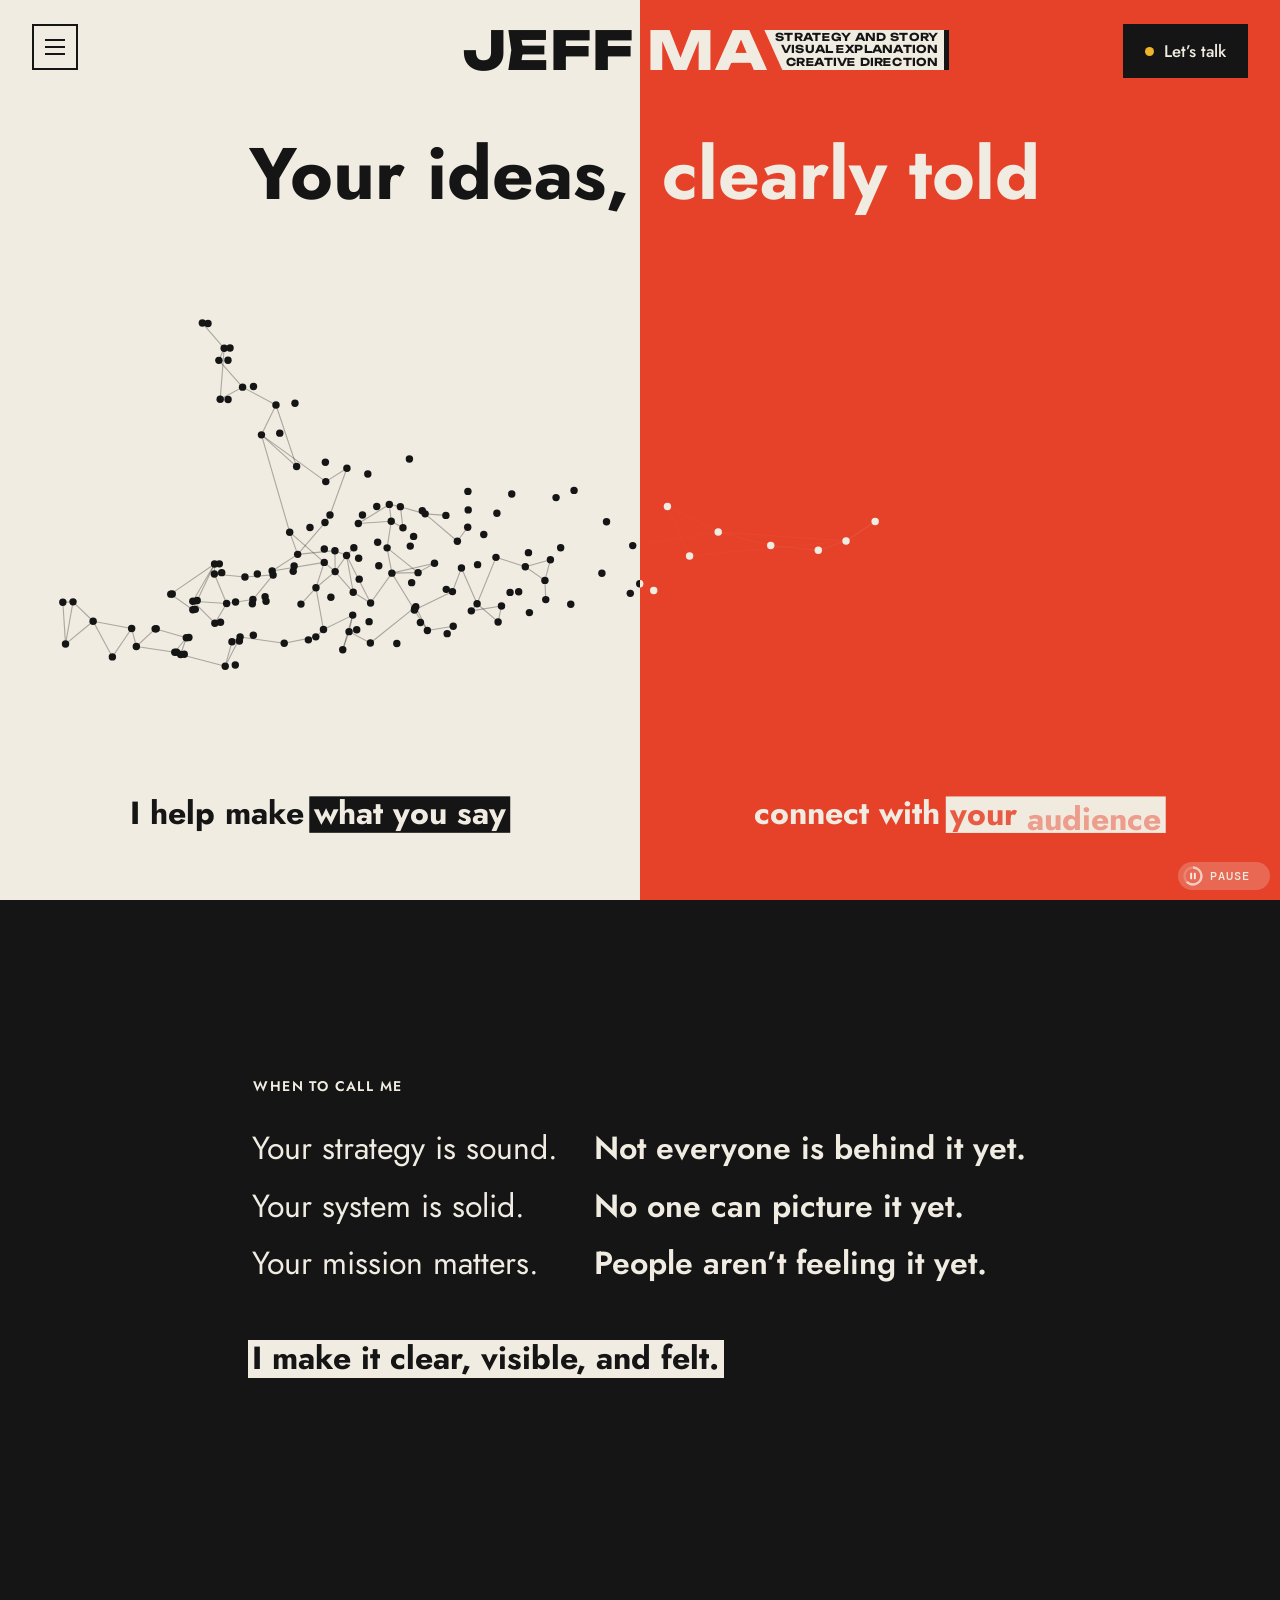
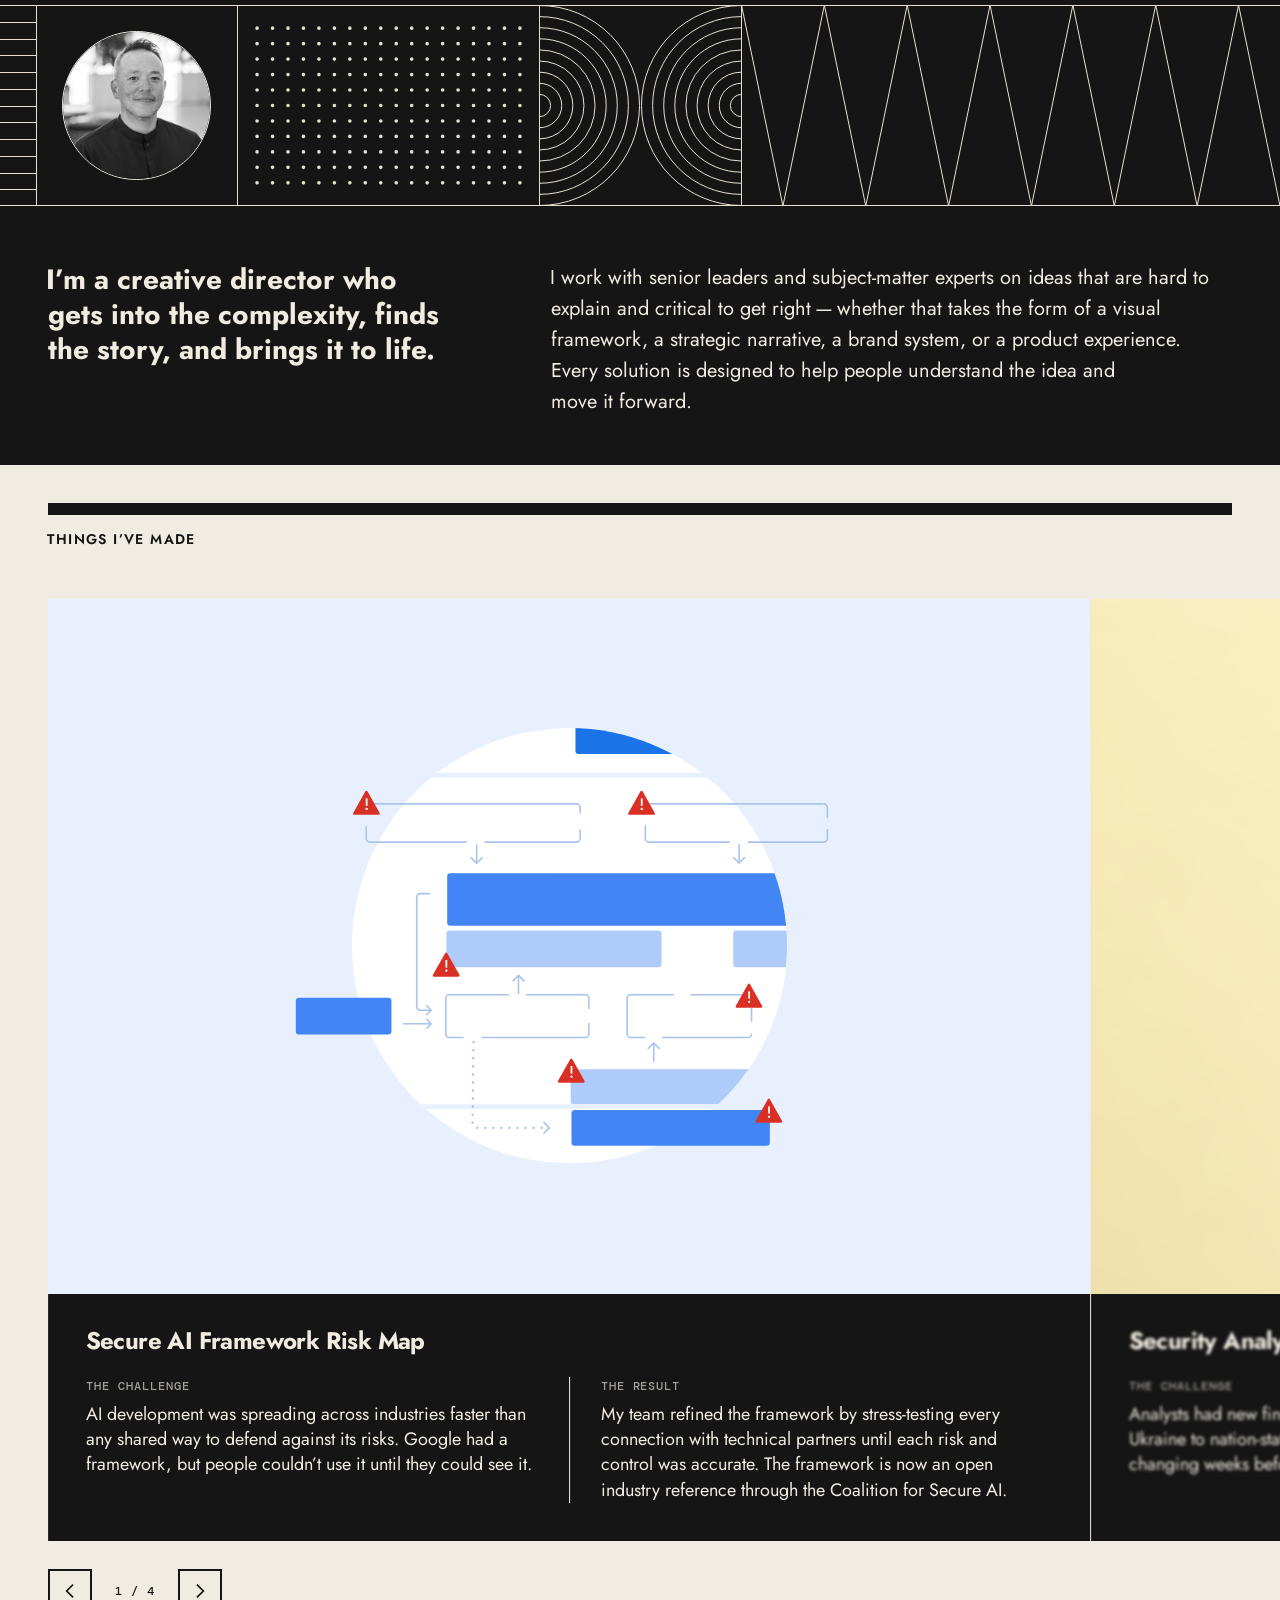
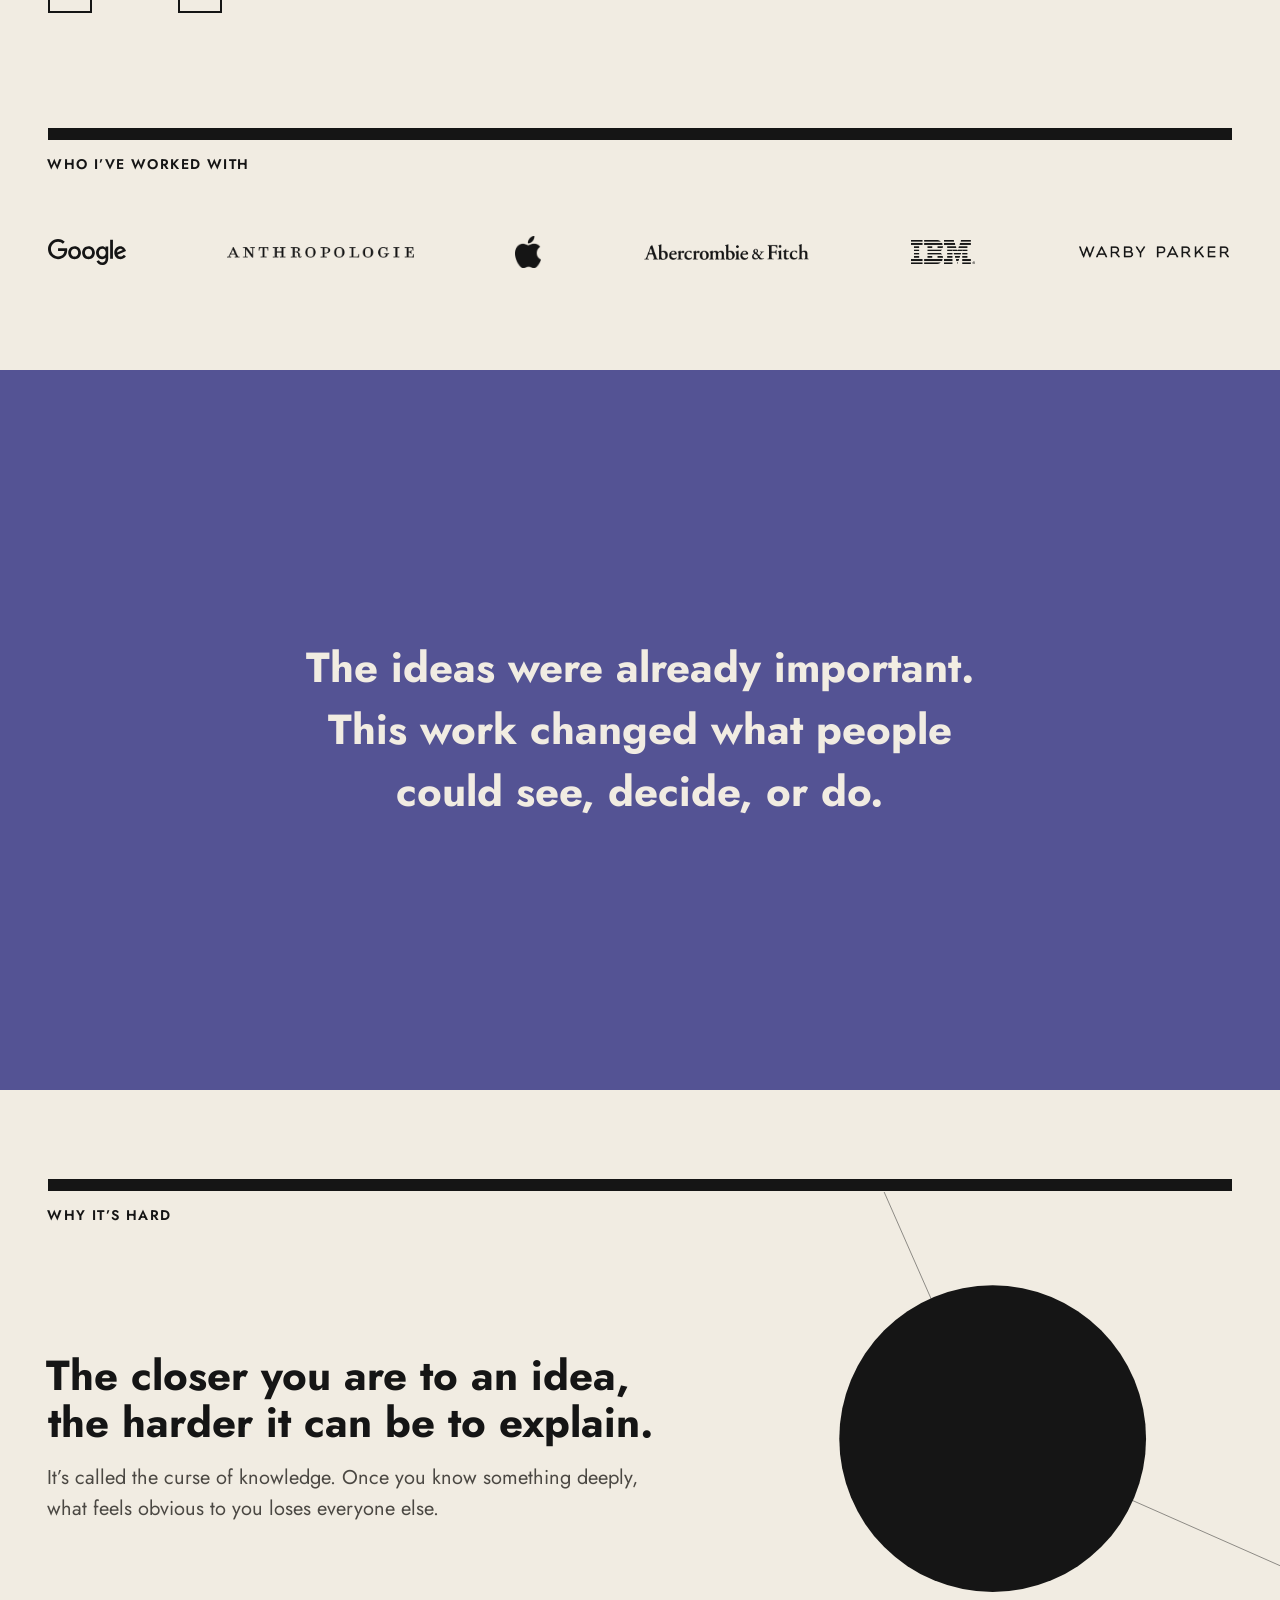
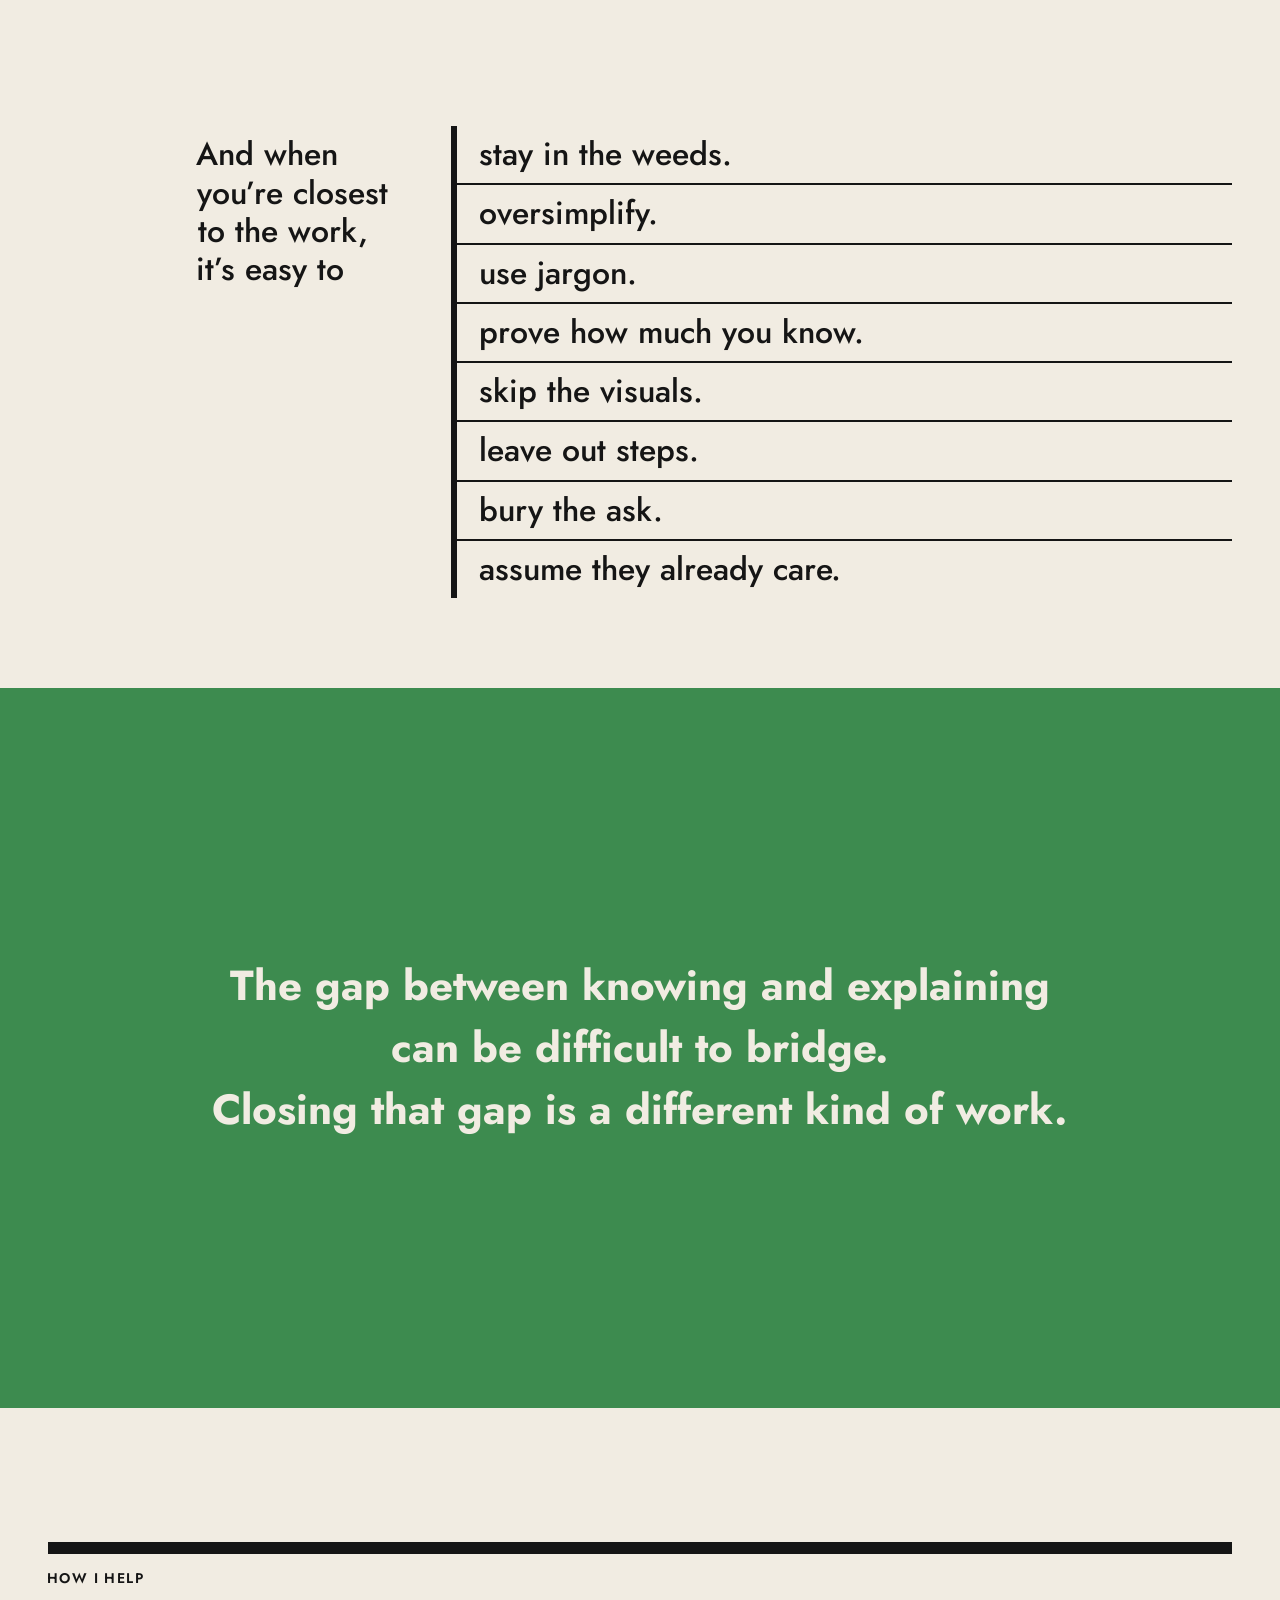
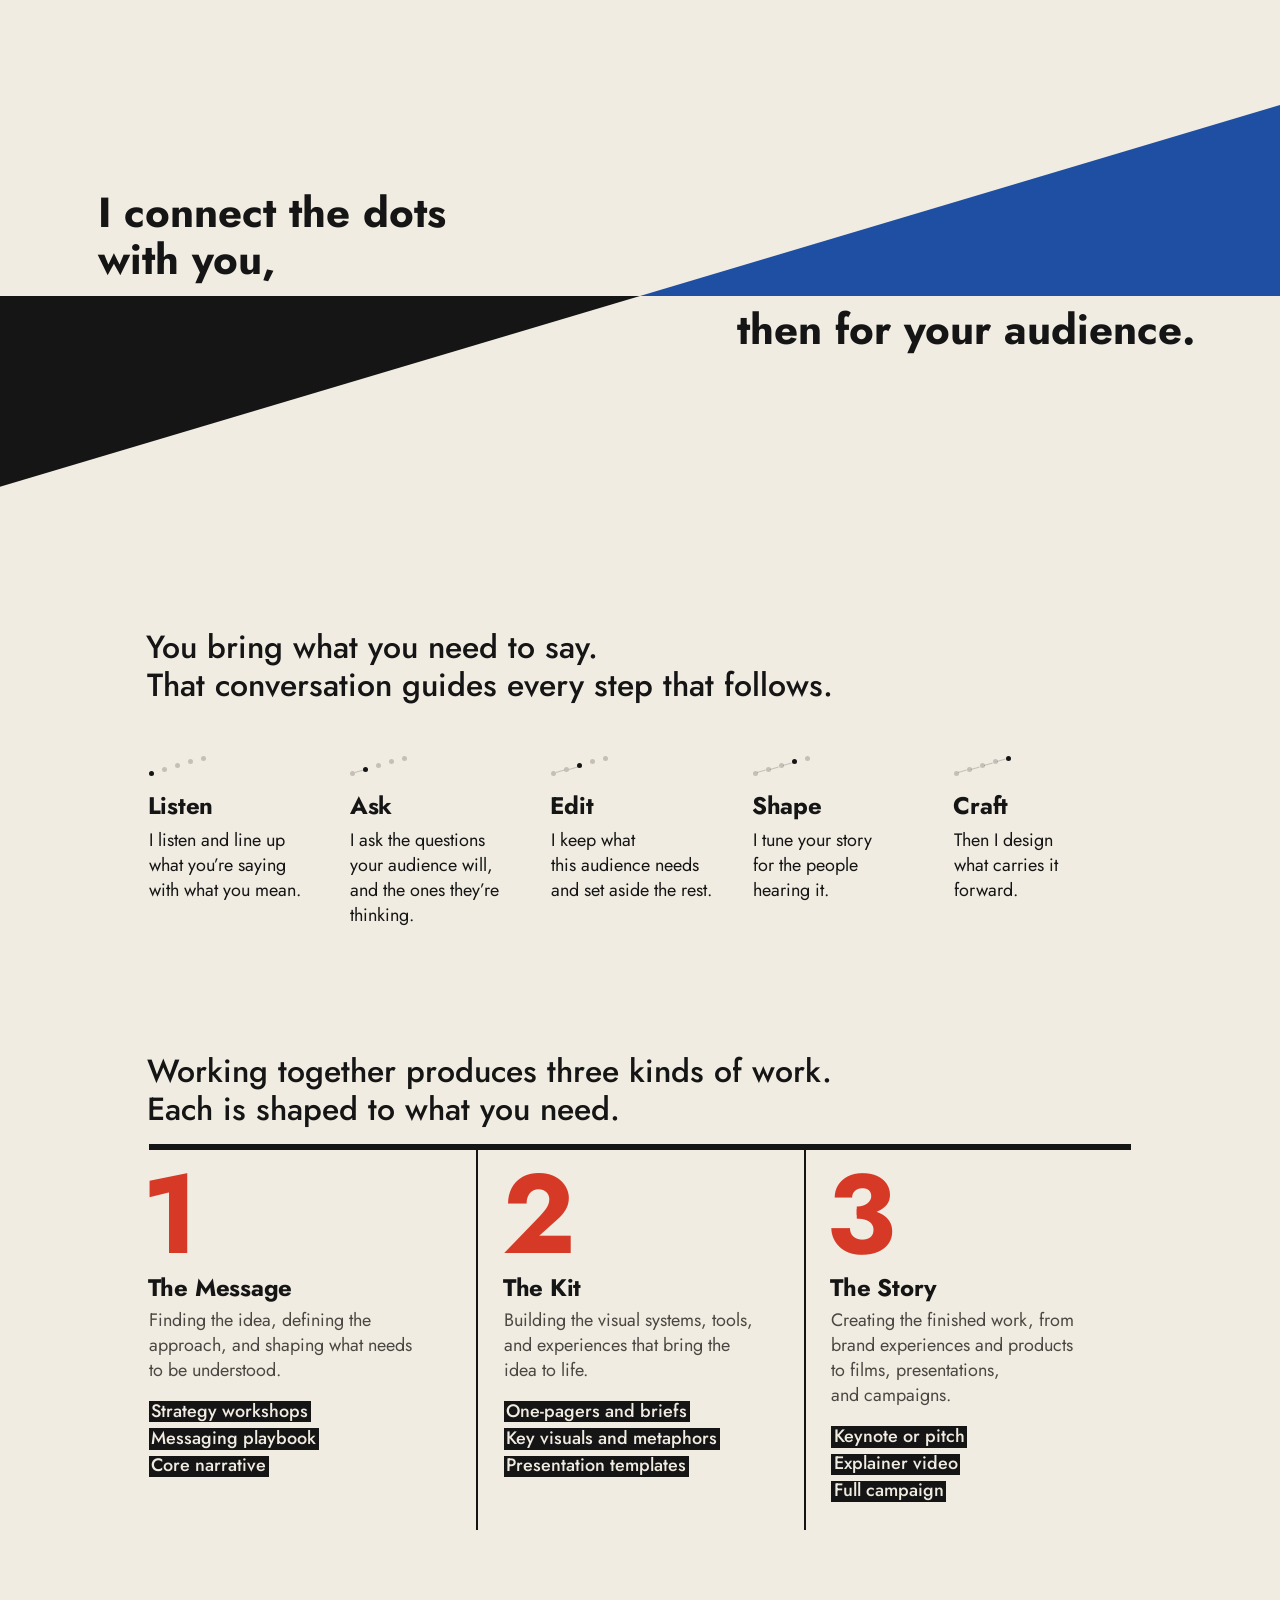
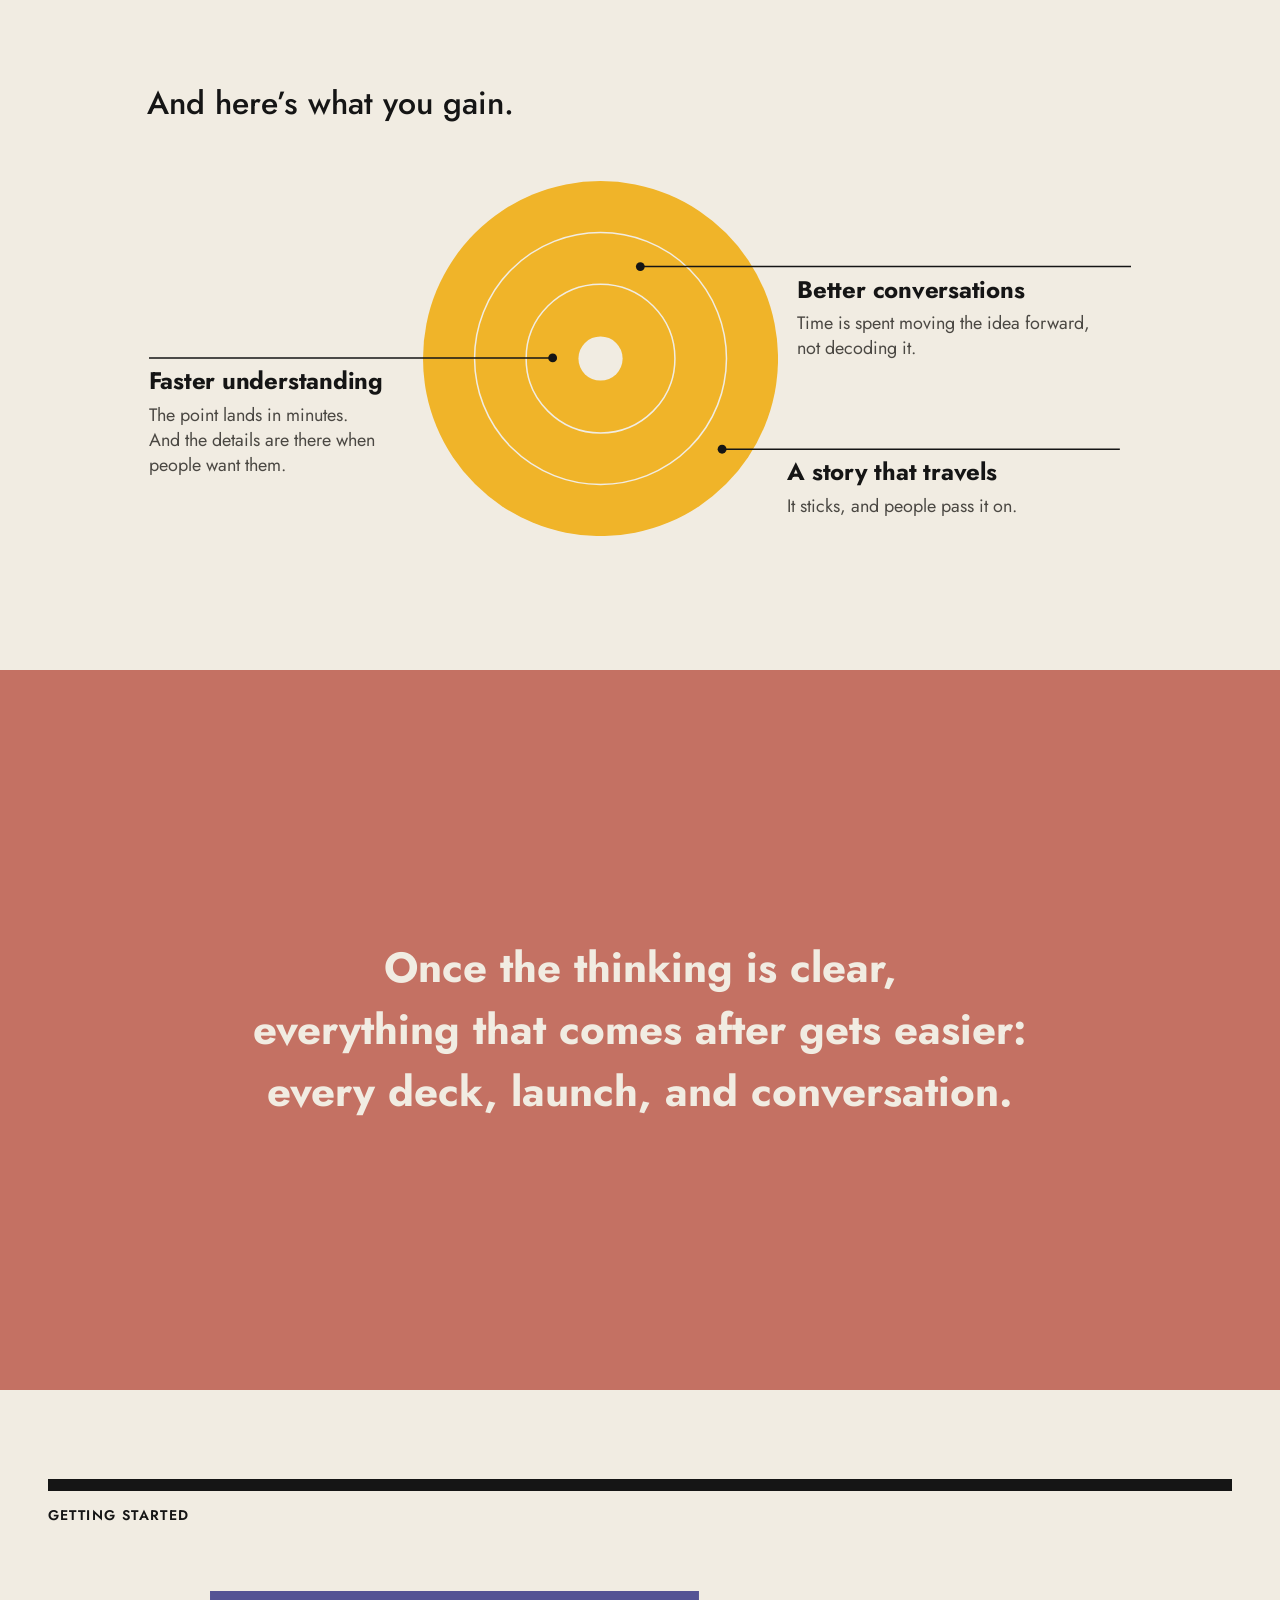
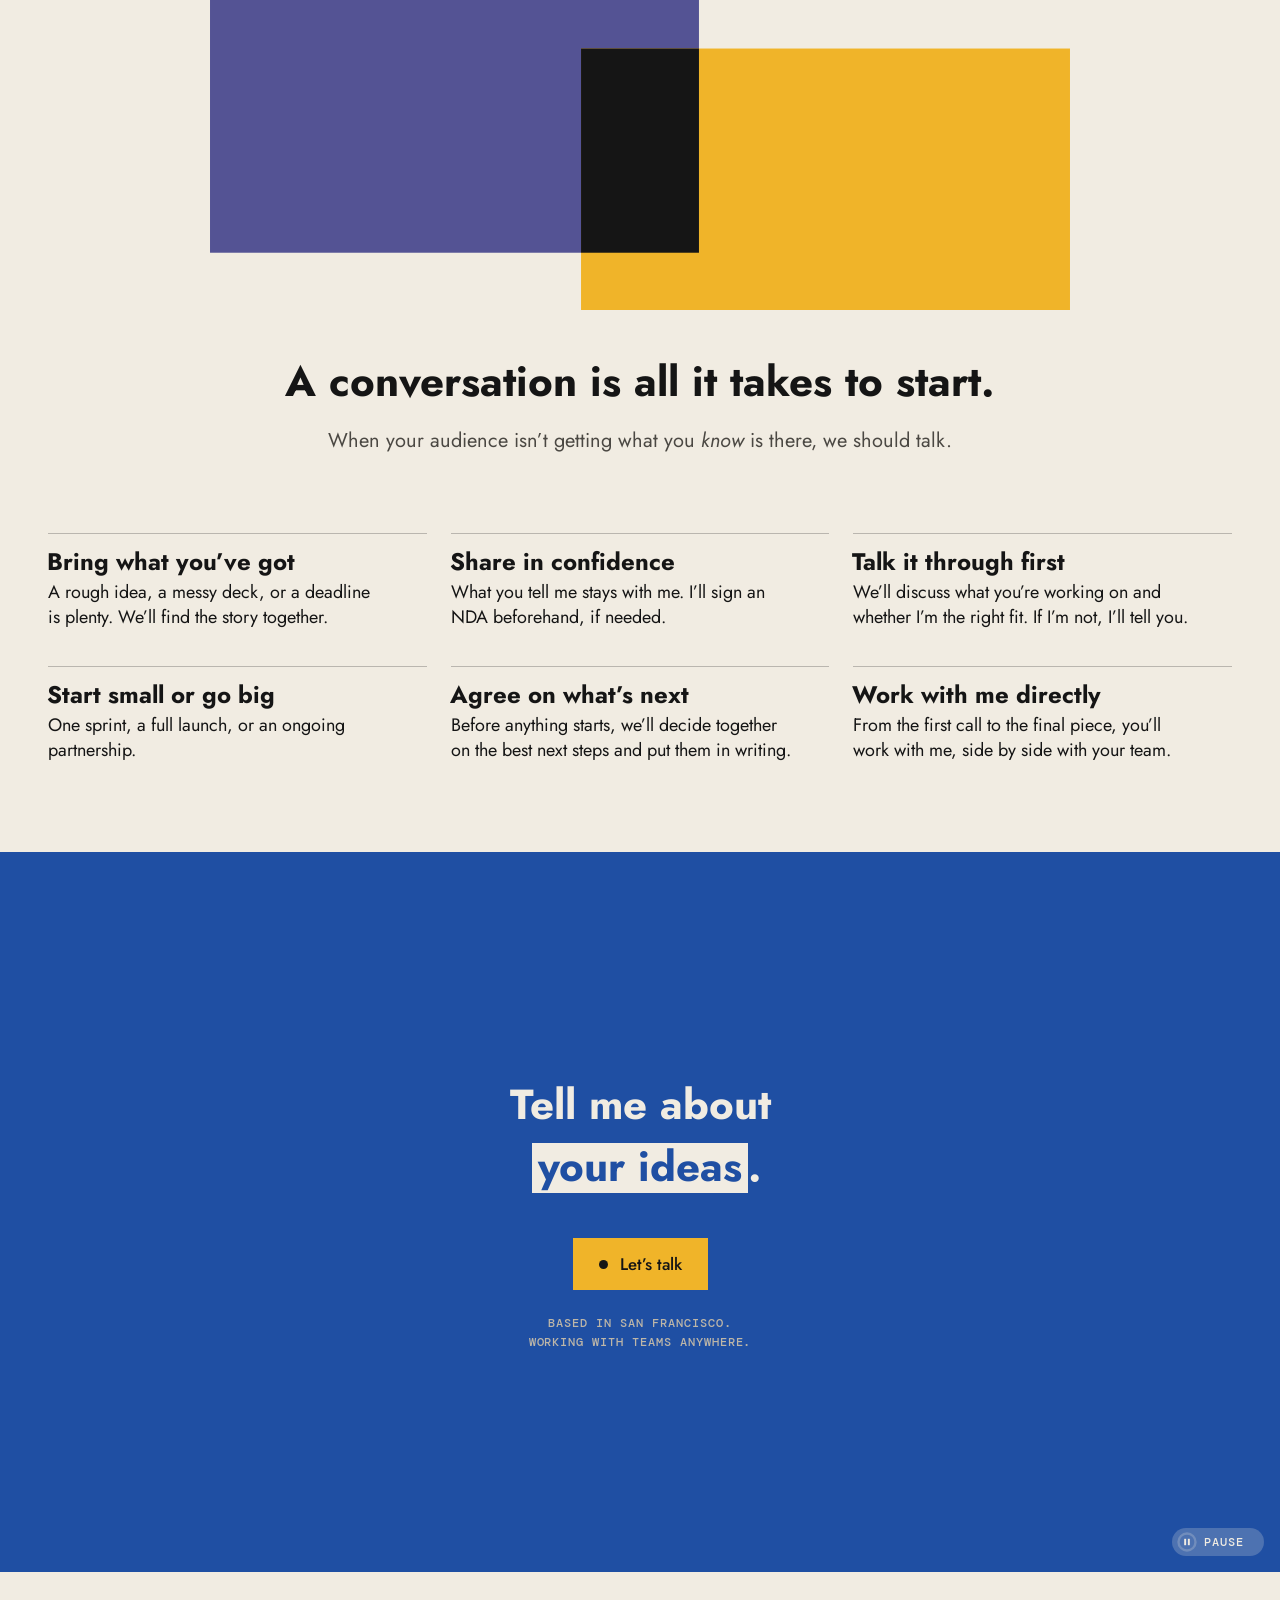
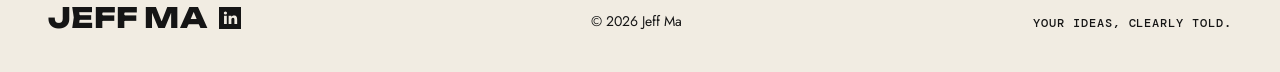
==== commit a5adb915: "Work section label; purple outcome payoff - "Things I've made" label over the carousel, matching oth" ====
--- a/index.html
+++ b/index.html
@@ -410,13 +410,9 @@
   .payoff > p:first-child .pl{white-space:normal;}   /* a line group: on wider screens each starts a new line; its phrases may wrap apart on phones */
   @media (min-width:701px){ .payoff > p:first-child .pl{display:block;} .payoff > p:first-child:has(.pl){max-width:none;} .payoff .only-narrow{display:none;} }
   @media (max-width:700px){ .payoff .only-wide{display:none;} }
+  #work .payoff > p:first-child{text-wrap:wrap;}   /* the work's payoff: on phones its phrases fill each line in order (“what people could see,”), rather than balancing into an orphaned “what people” */
   .payoff-lines > p:first-child .pl{display:block;}   /* each sentence starts a new line at every width; on phones a sentence wraps between its phrases */   /* phones: “every deck,” closes the line above instead */
   @media (max-width:760px){ .payoff > p:first-child .pk > span{display:block;} }
-  /* Work's payoff: wide, "and" closes the first line ("What you're saying and / who's listening shape what we make."); narrower,
-     it opens the second, each phrase on its own line. The "and" not in use is display:none, so it is read only once. */
-  .pl-and > span:first-child{display:block;}
-  .pl-and .and-n{display:none;}
-  @media (max-width:1100px){ .pl-and > span{display:block;} .pl-and .and-w{display:none;} .pl-and .and-n{display:inline;} }   /* a phrase pair that stays on one line until the screen is too narrow for it ("The gap between knowing and explaining" needs about 760px); then each phrase takes a line */
   .story2 .s2-p{max-width:38em; margin:16px auto 0; text-wrap:balance;}
   @media (max-width:640px){ .br-lede{display:none;} }   /* narrow screens: let the lede wrap evenly instead */
   .s2-grid{display:grid; grid-template-columns:repeat(4, minmax(0, 1fr)); gap:6px; margin:clamp(44px, 6vw, 80px) 0 clamp(20px, 3vw, 32px);   /* more room under the lede */
@@ -801,10 +797,12 @@
   .work-head{margin-bottom:clamp(32px, 4vw, 56px);}
   .work-head .s2-h{margin:0; max-width:16em; text-align:left; text-wrap:balance;}
   .work-head .s2-h > span{display:inline;}
-  #work{padding-top:0; scroll-margin-top:clamp(20px, 3vw, 44px);}   /* jumping here stops with the ink intro band just above the viewport and the carousel's top margin in view (matches .work-carousel's margin-top) */
+  #work{padding-top:0; scroll-margin-top:clamp(20px, 3vw, 44px);}   /* jumping here stops with the ink intro band just above the viewport and the carousel's top margin in view (matches .work-mark's padding-top) */
   /* The carousel: its window starts at the framework's left edge and runs off the right of the screen, so the next
      picture peeks in. Each picture is most of the framework's width. */
-  .work-carousel{--slide-w:calc(var(--content-w, 100vw) * .88); --slide-gap:1px; margin:clamp(20px, 3vw, 44px) 0 0 var(--content-x, 16px); overflow:hidden; touch-action:pan-y;}   /* starts at the page column's left edge; the next picture peeks in from the right */
+  .work-mark{padding-top:clamp(20px, 3vw, 44px);}   /* the gap under the ink intro band */
+  .work-mark .sec-mark{margin-bottom:clamp(28px, 4vw, 48px);}
+  .work-carousel{--slide-w:calc(var(--content-w, 100vw) * .88); --slide-gap:1px; margin:0 0 0 var(--content-x, 16px); overflow:hidden; touch-action:pan-y;}   /* starts at the page column's left edge; the next picture peeks in from the right */
   .work-cards{list-style:none; margin:0; padding:0; display:flex; gap:var(--slide-gap); transition:transform .5s cubic-bezier(.3, .7, .2, 1); will-change:transform;}
   .work-cards.no-anim{transition:none;}
   .work-cards > li{flex:0 0 var(--slide-w);}
@@ -977,6 +975,7 @@
   <!-- The four cards first, right under the intro band and as wide as its framework (the framework script sets the width). -->
   <!-- The work as a looping carousel: one picture at a time from the framework's left edge, the next peeking in on the right.
        The script adds the copies at each end that make the loop seamless. -->
+  <div class="wrap work-mark"><p class="sec-mark label">Things I’ve made</p></div>   <!-- marks the start of a new section, over the pictures -->
   <div class="work-carousel" aria-roledescription="carousel" aria-label="Work">
     <ul class="work-cards" id="work-track">
       <li class="wc"><div class="wc-card"><a class="wc-img" href="projects/secure-ai-framework.html" tabindex="-1" aria-hidden="true"><div class="wc-media"><img src="assets/work/secure-ai-framework/risk-map-full.svg" alt="Detail of the Secure AI Framework risk map: a flow of process steps with red warning markers where risks enter" loading="lazy"></div></a><div class="wc-cap"><h3 class="wc-t"><a href="projects/secure-ai-framework.html">Secure AI Framework Risk Map</a></h3><dl class="wc-notes"><div><dt class="label">The challenge</dt><dd>AI development was spreading across industries faster than any shared way to defend against its risks. Google had a framework, but people couldn’t use it until they could see&nbsp;it.</dd></div><div><dt class="label">The result</dt><dd>My team refined the framework by stress-testing every connection with technical partners until each risk and control was accurate. The framework is now an open industry reference through the Coalition for Secure&nbsp;AI.</dd></div></dl></div></div></li>
@@ -986,7 +985,6 @@
     </ul>
   </div>
   <div class="wrap">
-    <p class="sec-mark label sr-only">Things I’ve made</p>   <!-- marks the start of a new section -->
     <div class="chapter-head chapter-head-bar reveal">
       <div class="num num-icon" style="--bar:var(--green)"><svg class="num-eye" viewBox="-28 -15 56 30" aria-hidden="true" fill="none" stroke="var(--paper)" stroke-width="2" stroke-linecap="round" stroke-linejoin="round"><path d="M-12 -12H12V5"/><rect x="-17" y="-7" width="24" height="19" rx="1"/><path d="M-14 9L-7 1L-2 6L1 3L4 9"/><circle cx="1" cy="-2" r="1.6"/></svg><span class="num-name">Things I’ve made</span></div>
     </div>
@@ -1009,7 +1007,7 @@
     </div>
 
     <!-- Placeholder: the work payoff closes the proof; copy still being edited. -->
-    <div class="payoff payoff-lines" style="--payoff:var(--red)"><p><span class="pl pl-and"><span>What you’re saying<span class="and-w"> and</span></span> <span><span class="and-n">and </span>who’s listening</span> <span>shape what we&nbsp;make.</span></span> <span class="pl"><span>Then we build it&nbsp;together.</span></span></p></div>
+    <div class="payoff payoff-lines" style="--payoff:var(--purple)"><p><span class="pl"><span>The ideas were</span> <span>already&nbsp;important.</span></span> <span class="pl"><span>This work changed</span> <span>what people</span><br class="only-wide"> <span>could see,</span> <span>decide, or&nbsp;do.</span></span></p></div>
   </div>
 </section>
 
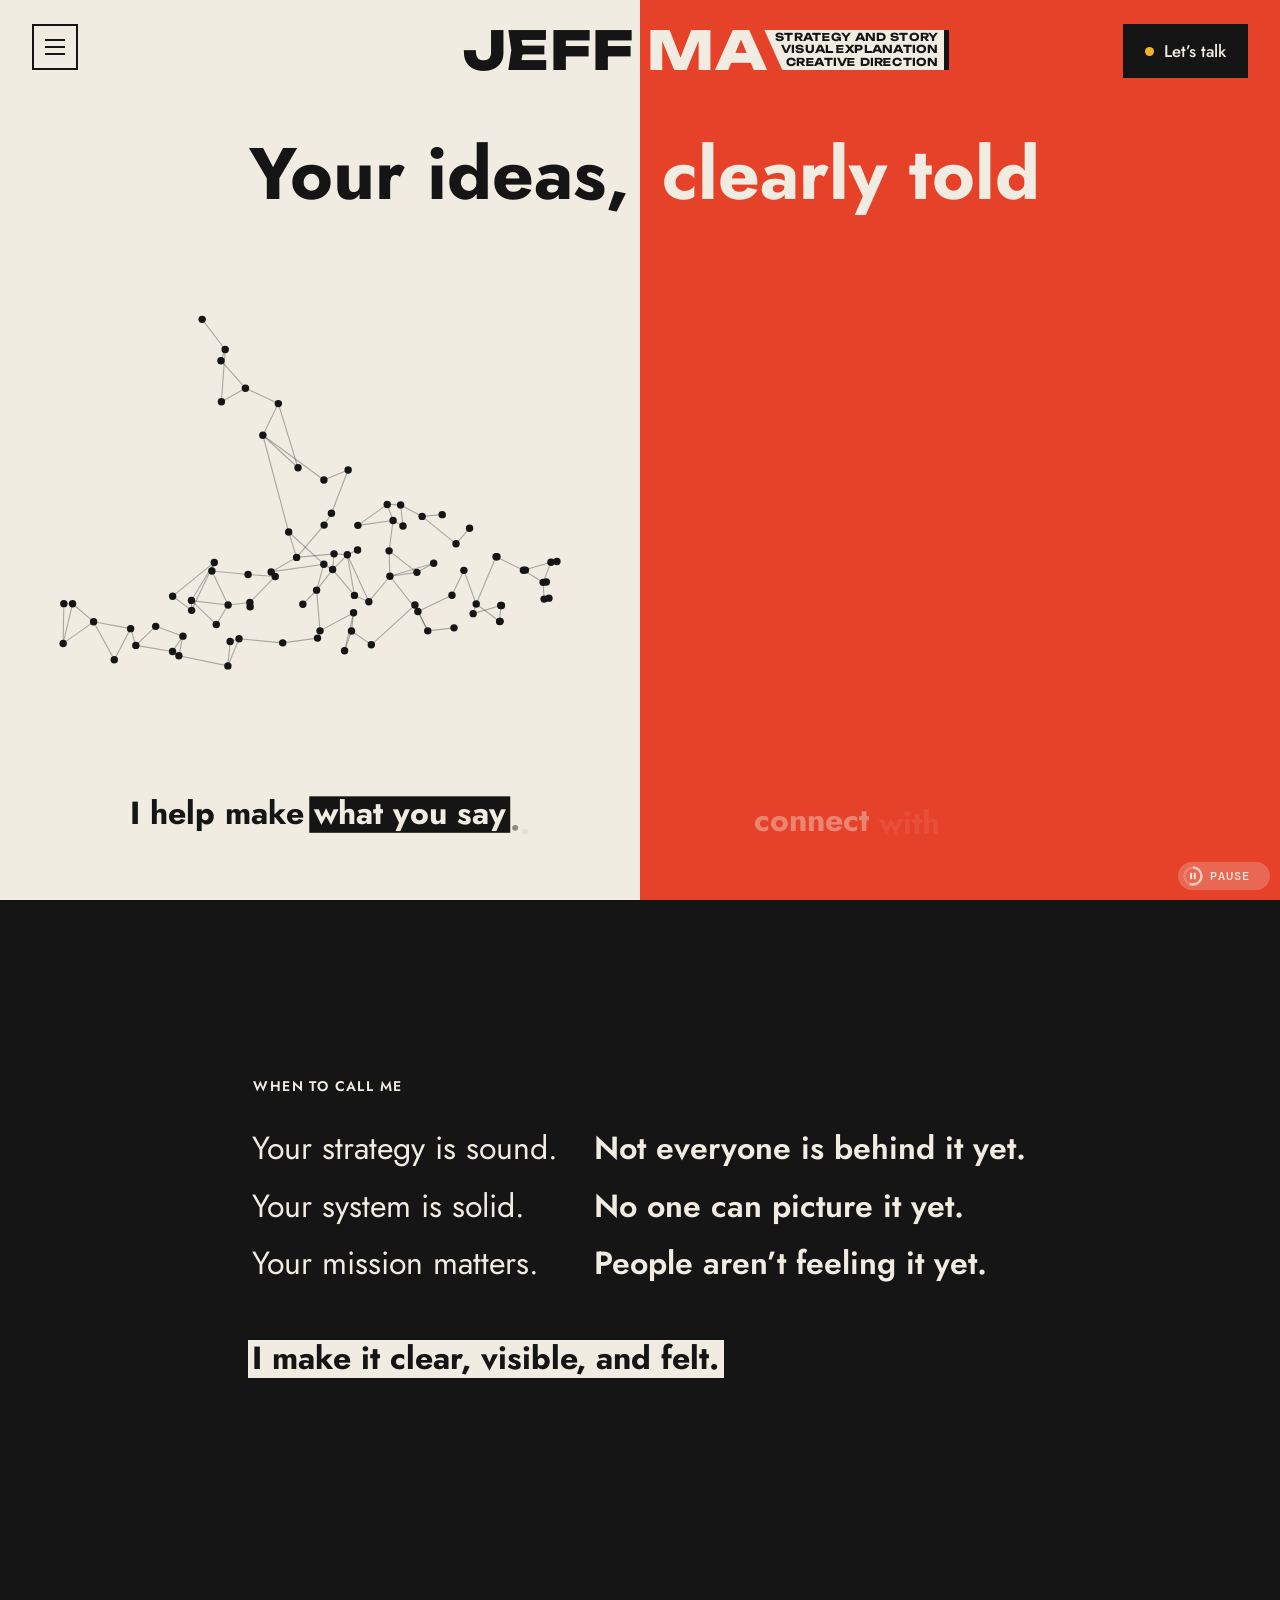
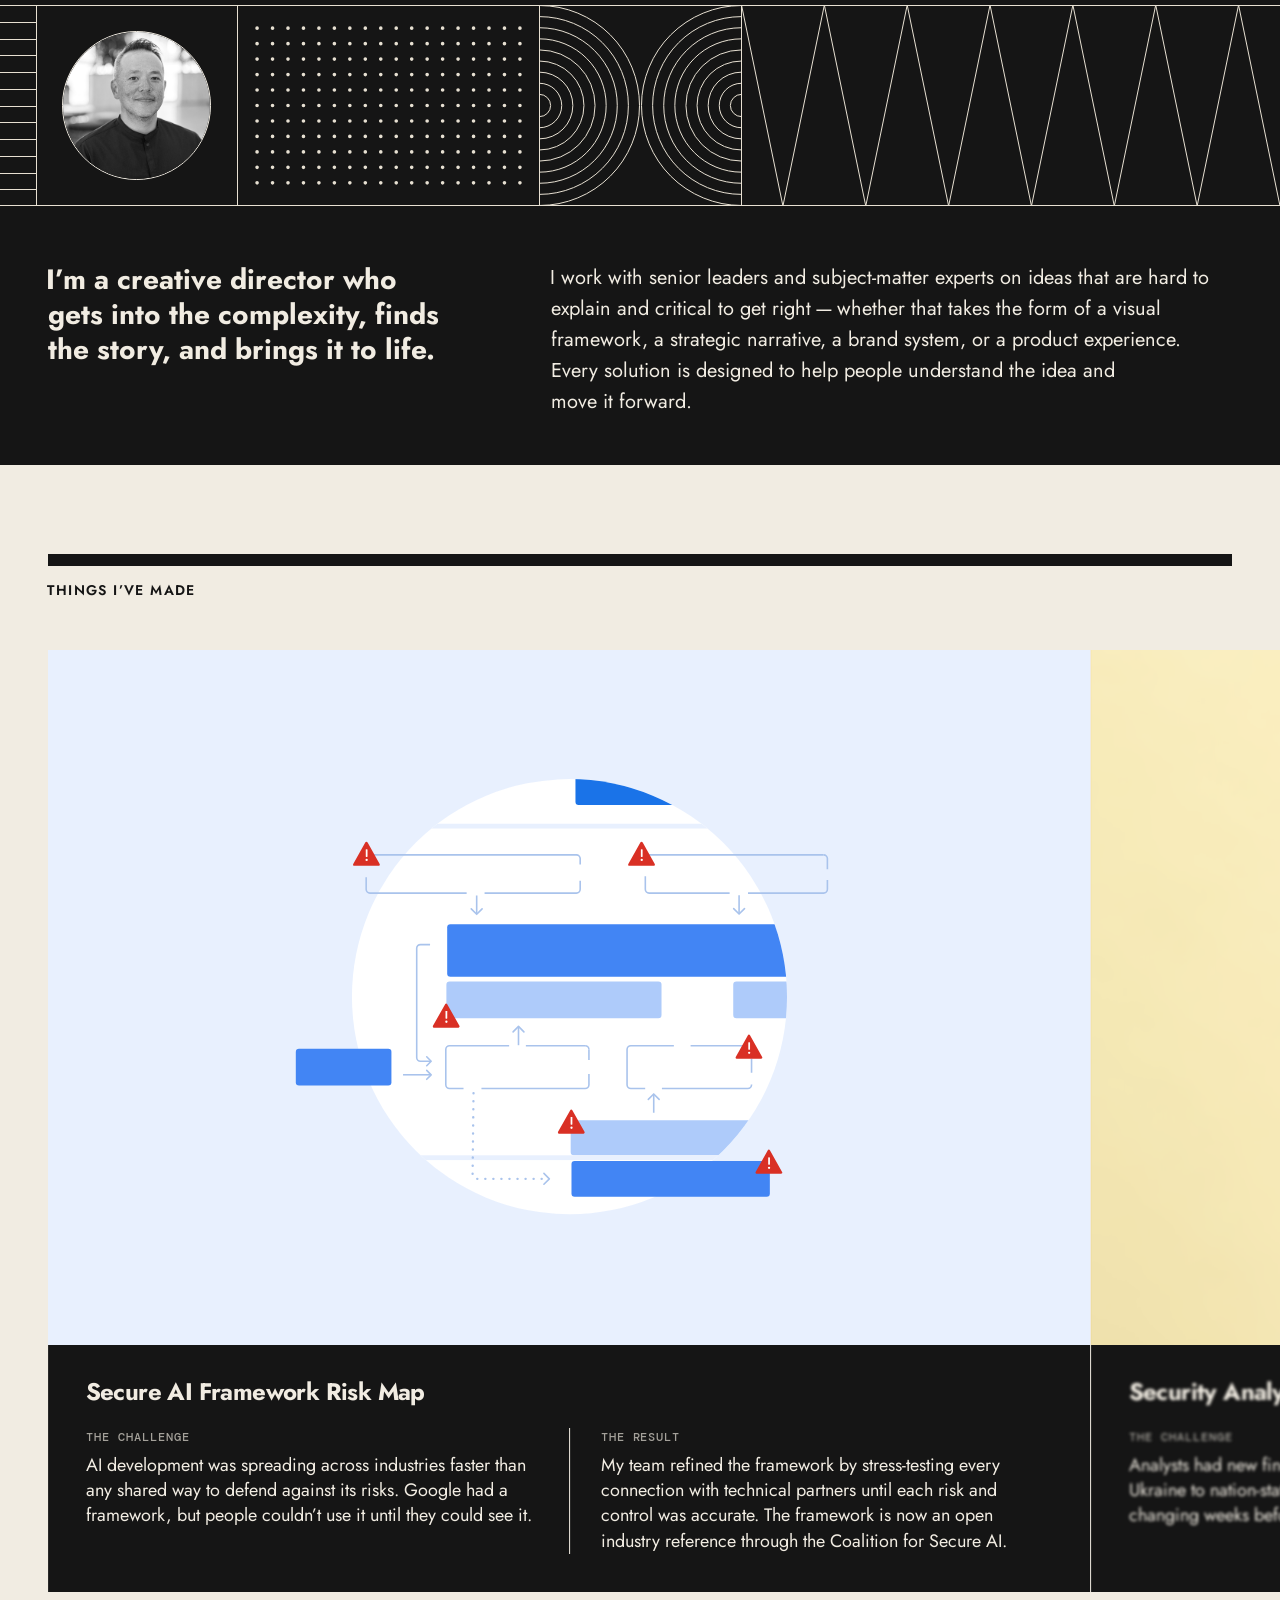
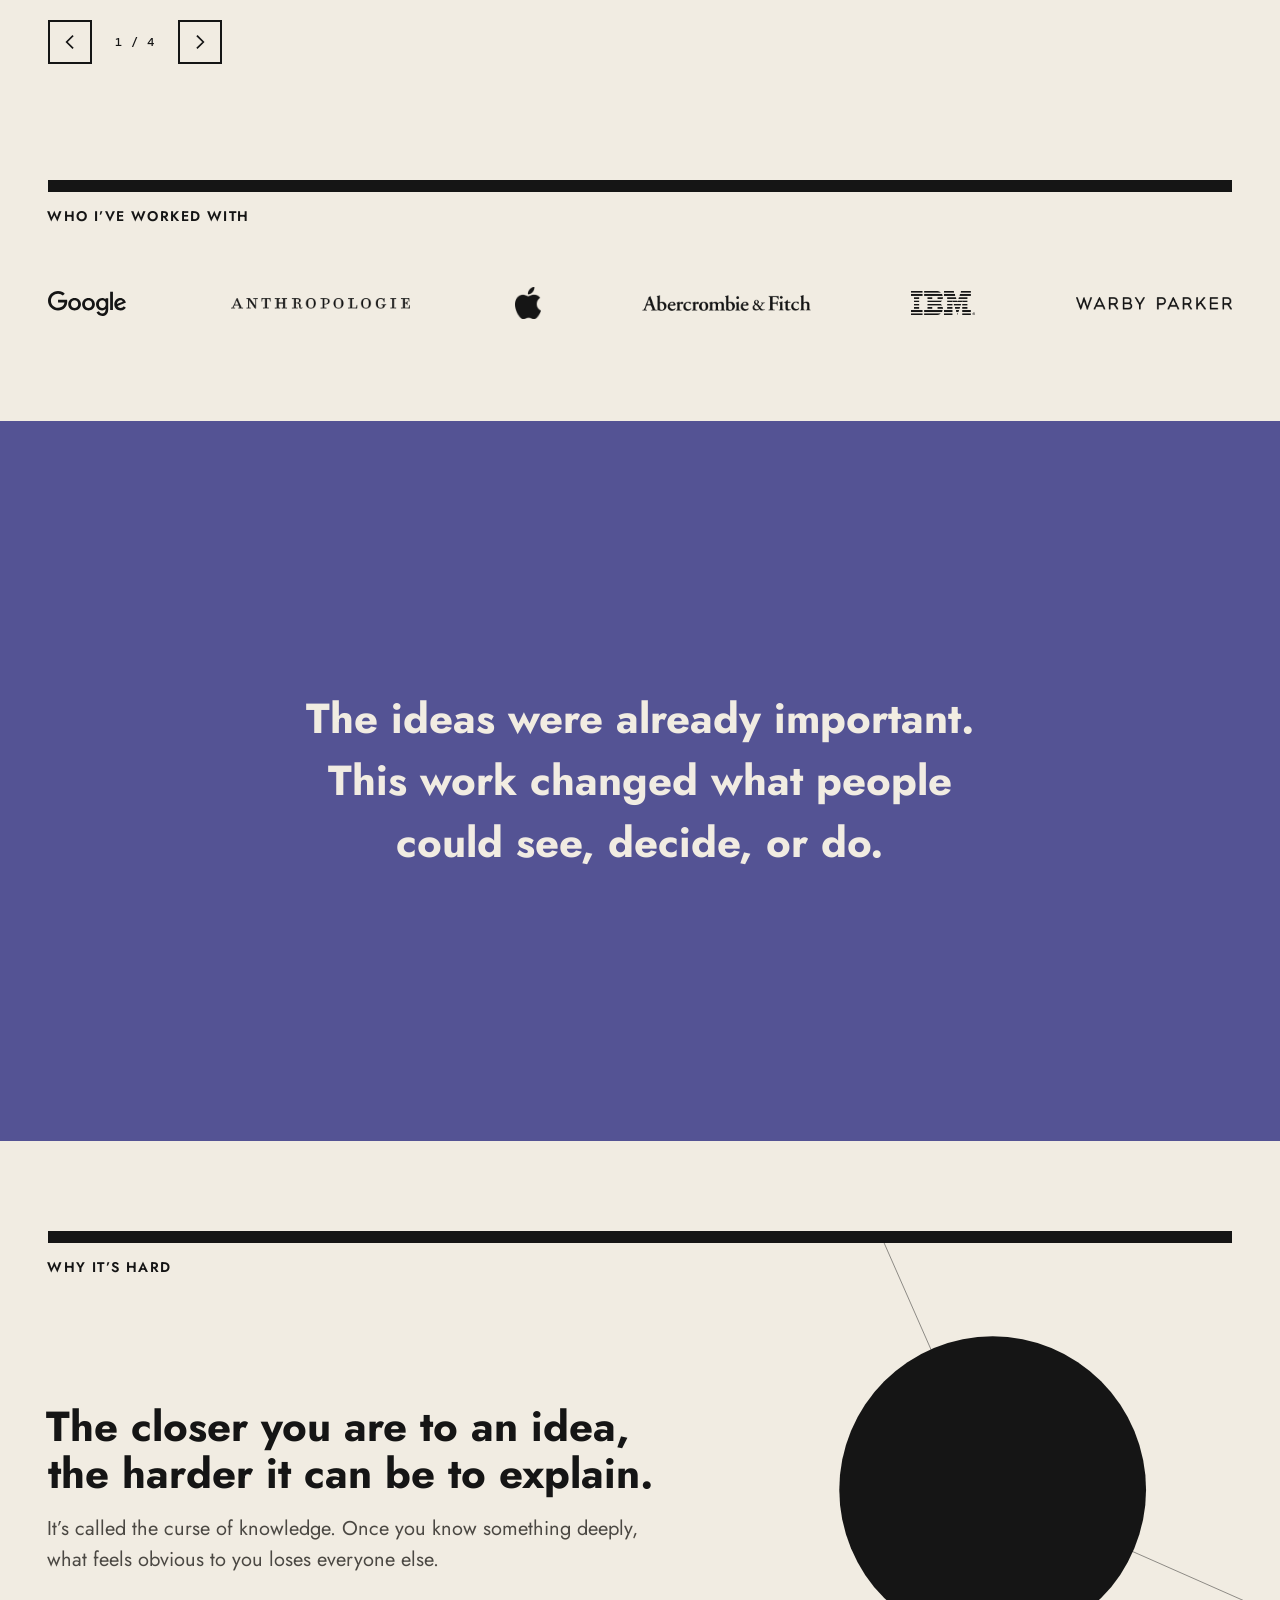
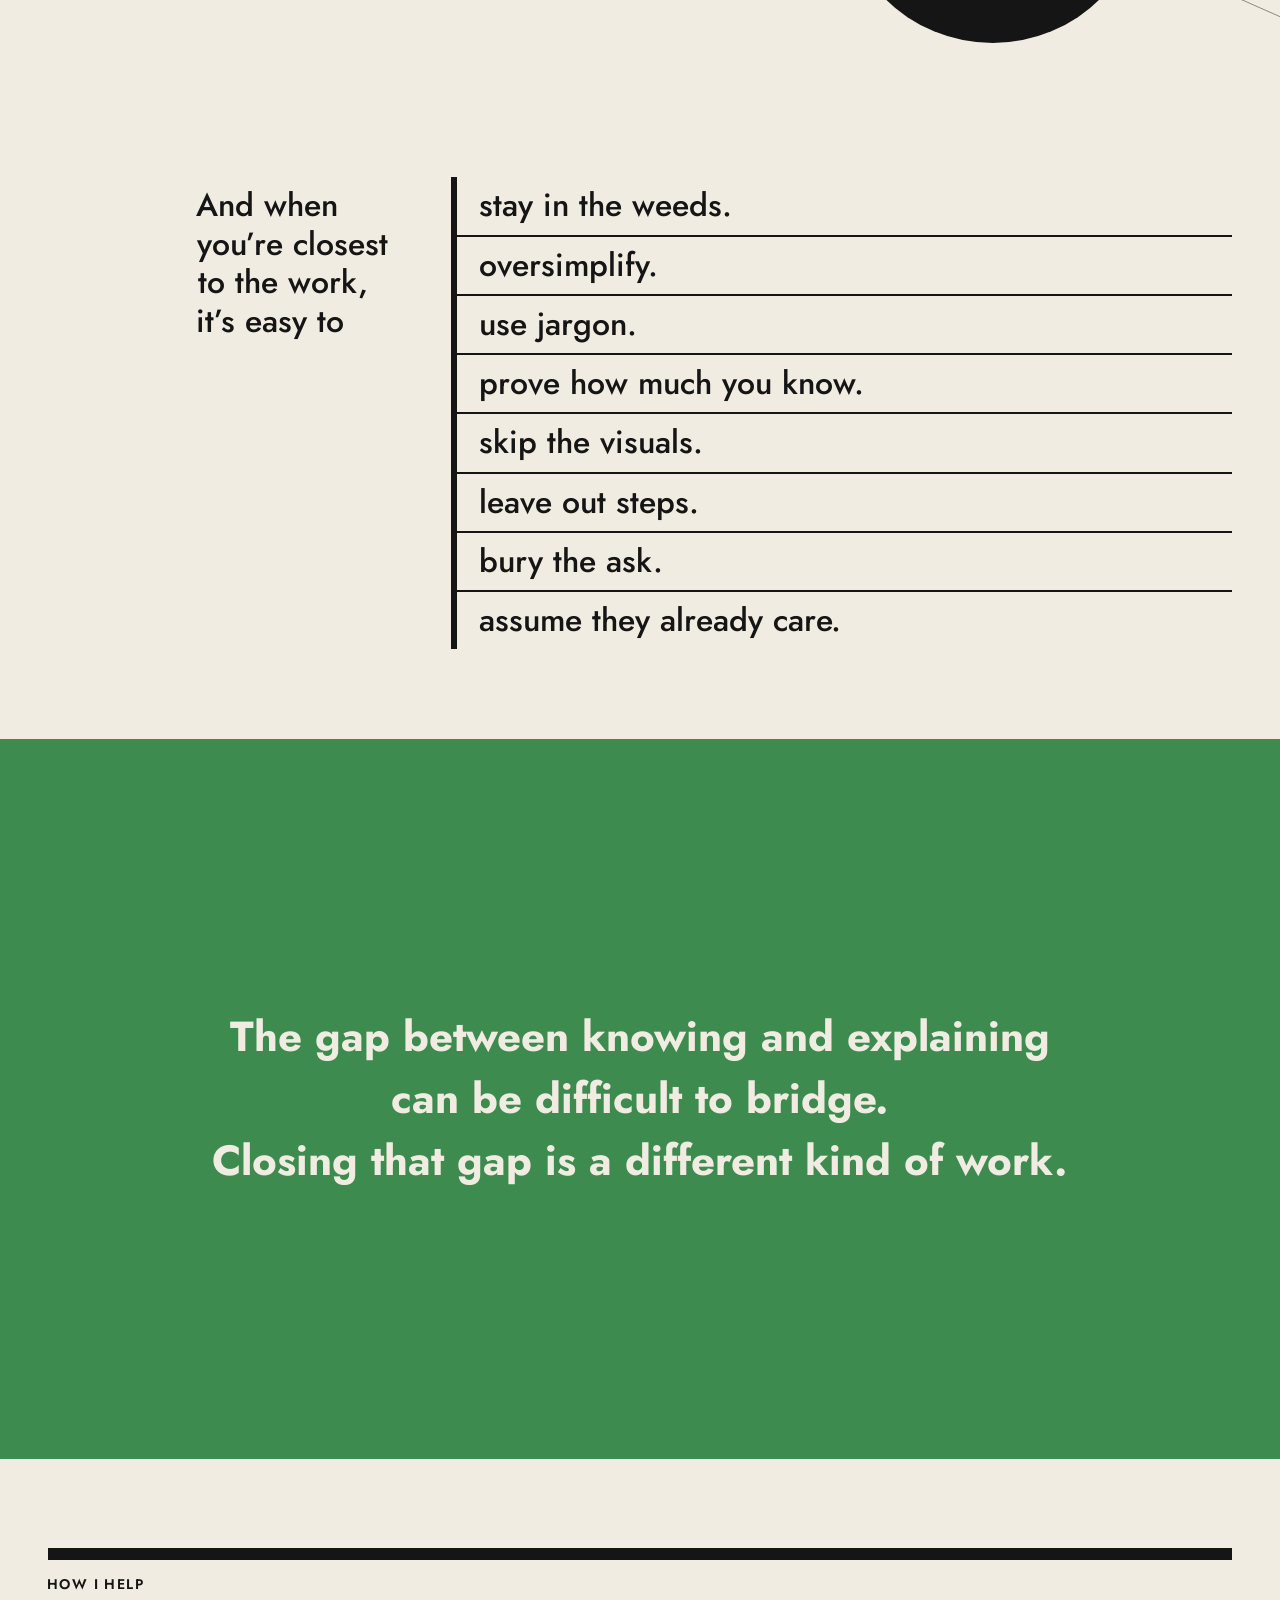
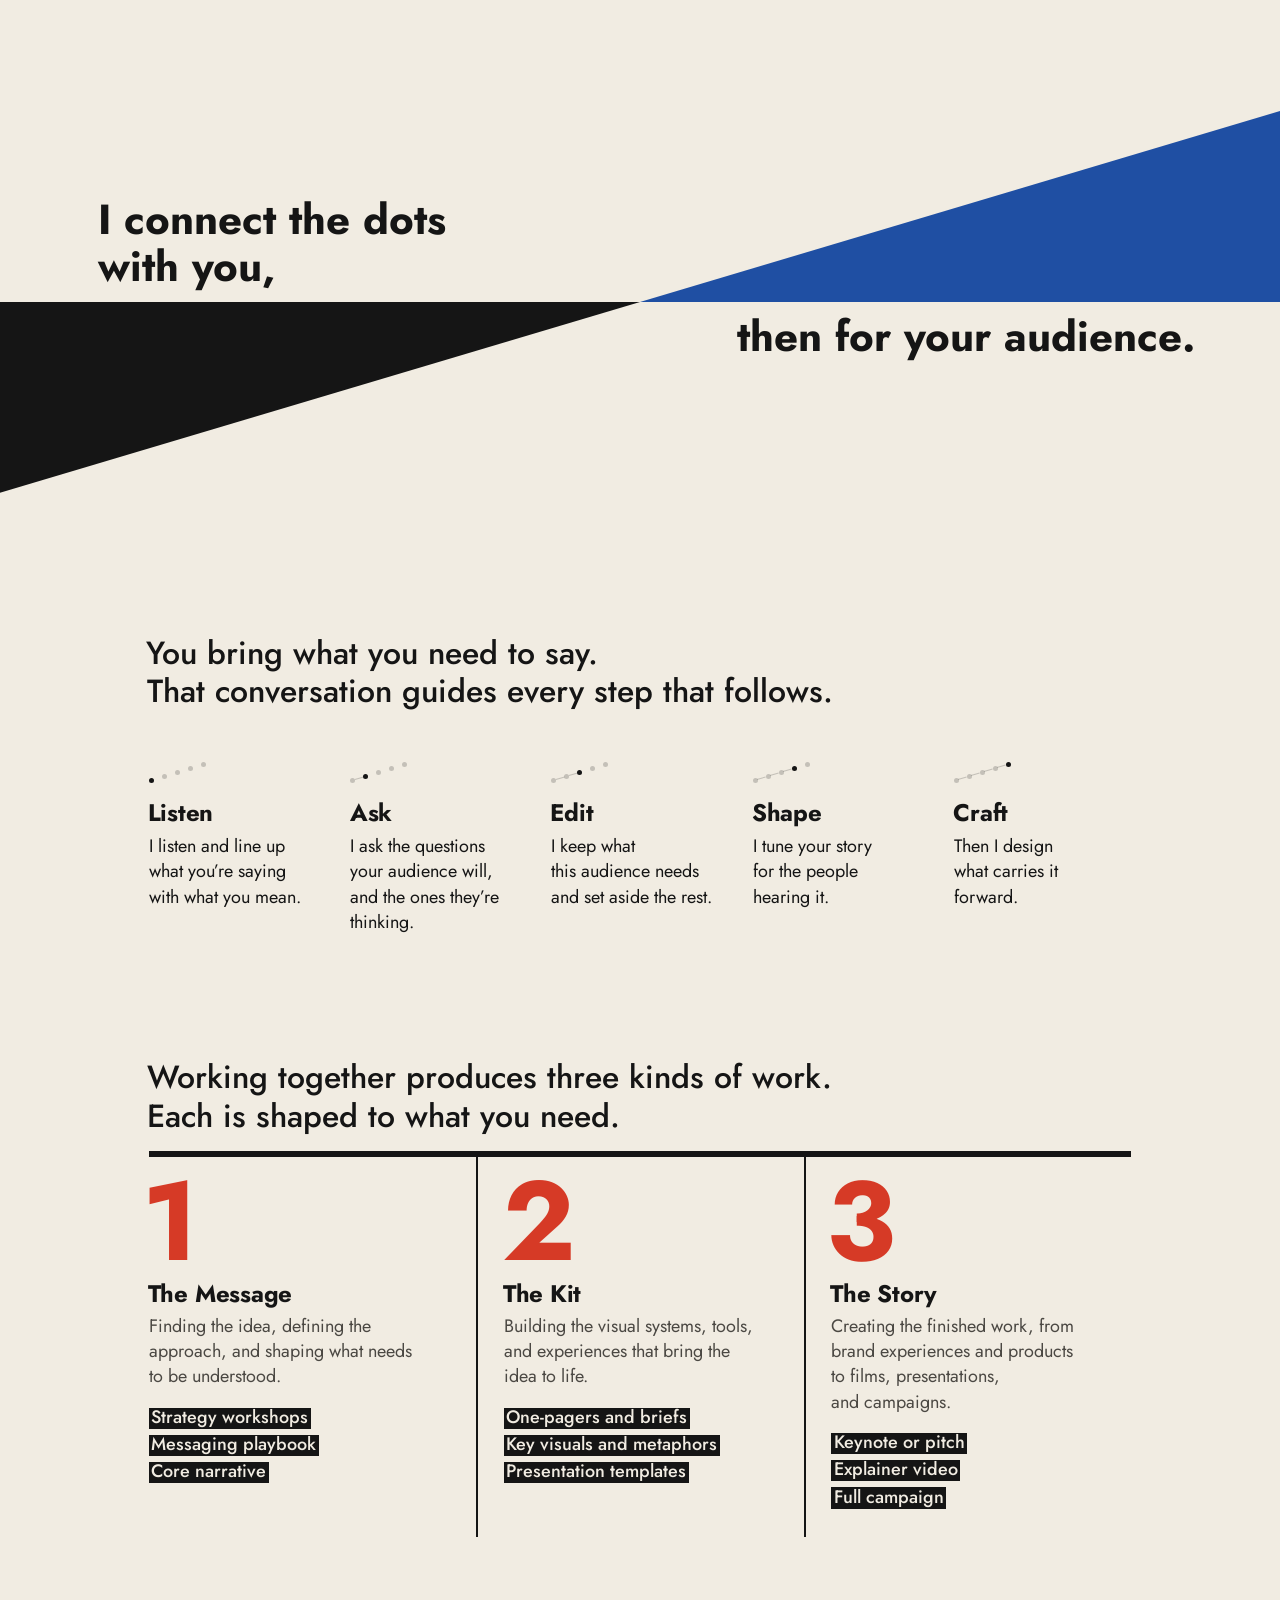
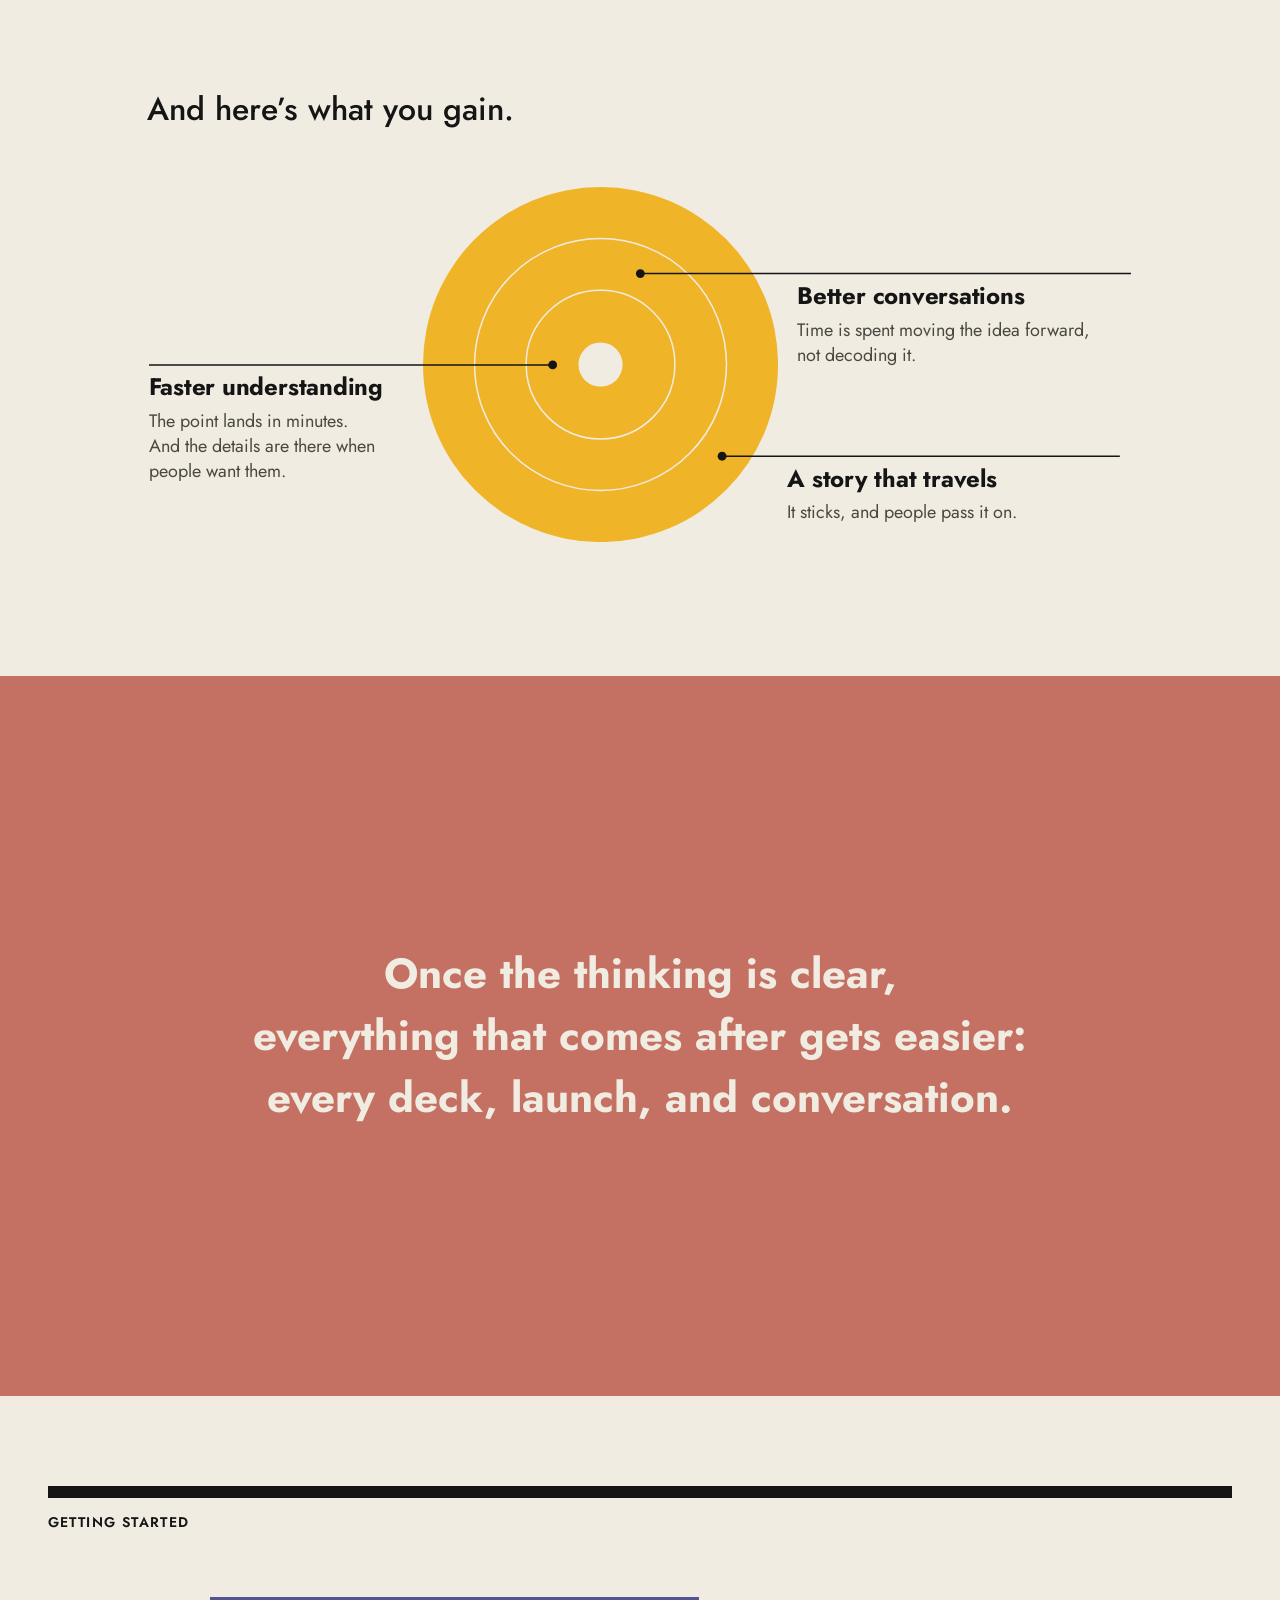
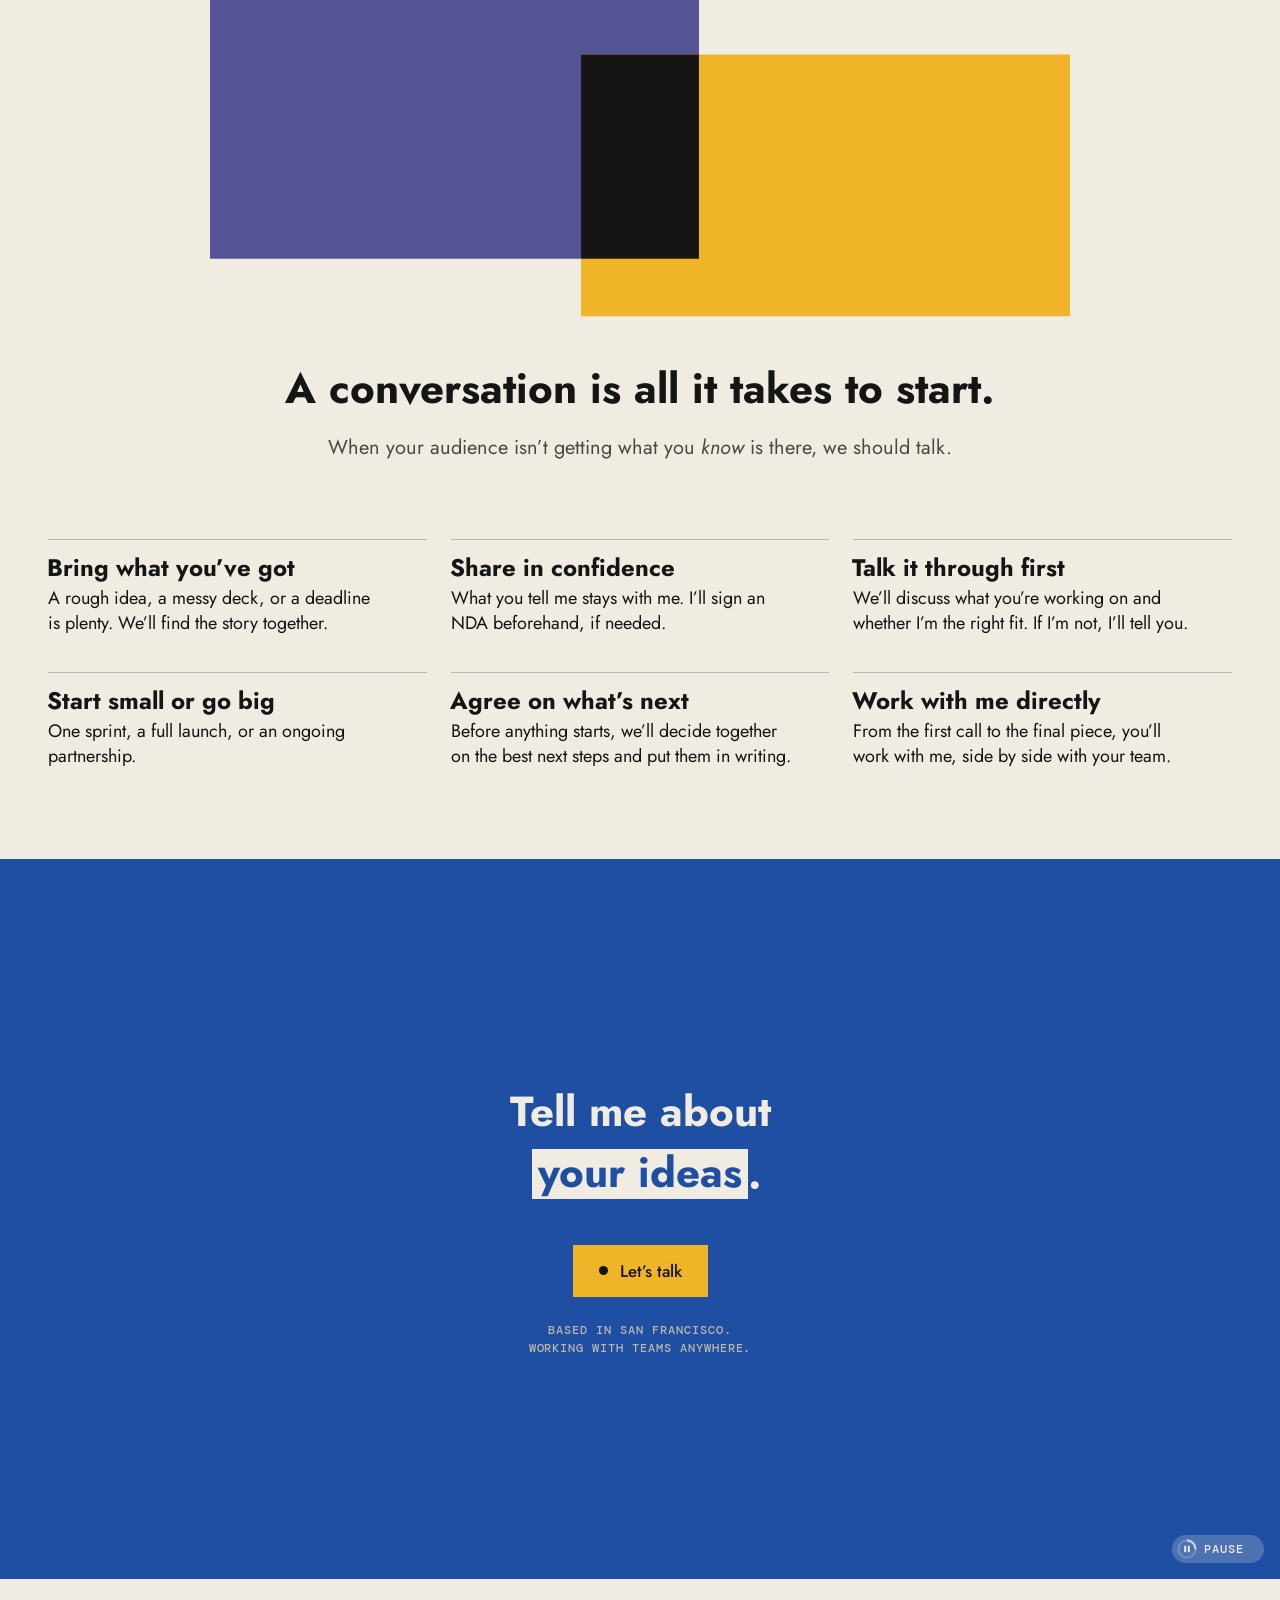
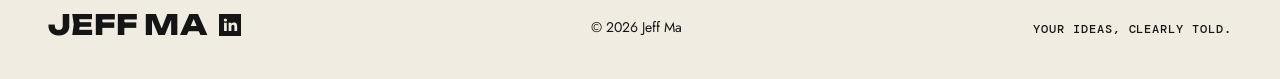
==== commit e9ac12a0: "iPhone carousel swipe, section spacing, menu jumps, copy - Work carousel: swipe follows the finger a" ====
--- a/index.html
+++ b/index.html
@@ -317,7 +317,7 @@
   .turn-box{display:inline-block; line-height:1.1; text-indent:0; margin-left:-.14em; background:var(--paper); color:var(--ink); padding:.02em .14em .06em; -webkit-box-decoration-break:clone; box-decoration-break:clone;}   /* knocked out of a madlib box: on ink the box is paper, as in the closing band; set like the madlib box, its height from a 1.1 line. The box hangs out by its padding, so its words align with the lines above; as a block of its own it would inherit the line's optical indent and pull the I in twice, so it takes none */
   /* A short first-person intro with a small portrait, left-aligned. */
   /* A layer under the sub-headline: a band in the border's ink, type knocked out, a black-and-white photo. */
-  .intro-band{background:var(--ink); padding-block:clamp(28px, 4vw, 48px); position:relative; box-shadow:0 -1px 0 var(--ink);}   /* the shadow covers the seam where it meets the ink above on a fractional pixel */
+  .intro-band{background:var(--ink); padding-block:clamp(28px, 4vw, 48px); position:relative; box-shadow:0 -1px 0 var(--ink); scroll-margin-top:clamp(32px, 5vw, 72px);}   /* the menu's Introduction stops with a little of the ink band above it in view */   /* the shadow covers the seam where it meets the ink above on a fractional pixel */
   /* The rules framing the photo's row. Drawn by the script. */
   .intro-frame{position:absolute; left:0; top:0; width:100%; pointer-events:none;}
   .intro-band > .intro{position:relative;}
@@ -410,6 +410,8 @@
   .payoff > p:first-child .pl{white-space:normal;}   /* a line group: on wider screens each starts a new line; its phrases may wrap apart on phones */
   @media (min-width:701px){ .payoff > p:first-child .pl{display:block;} .payoff > p:first-child:has(.pl){max-width:none;} .payoff .only-narrow{display:none;} }
   @media (max-width:700px){ .payoff .only-wide{display:none;} }
+  .payoff .only-widest{display:none;}   /* a break for the widest screens only, where the line would otherwise run on */
+  @media (min-width:1200px){ .payoff .only-widest{display:inline;} }
   #work .payoff > p:first-child{text-wrap:wrap;}   /* the work's payoff: on phones its phrases fill each line in order (“what people could see,”), rather than balancing into an orphaned “what people” */
   .payoff-lines > p:first-child .pl{display:block;}   /* each sentence starts a new line at every width; on phones a sentence wraps between its phrases */   /* phones: “every deck,” closes the line above instead */
   @media (max-width:760px){ .payoff > p:first-child .pk > span{display:block;} }
@@ -473,7 +475,6 @@
      the screen, with the eye (a dot grid like the hero's shapes) and the
      label knocked out; the headline sits below it, full width. */
   .chapter-head.chapter-head-bar{grid-template-columns:1fr; gap:clamp(28px, 4vw, 48px);}
-  #approach{padding-top:clamp(72px, 10.5vw, 144px);}   /* more room above CONVERSATION TO CRAFT, after the green band */
   #approach .chapter-head-bar{gap:clamp(8px, 1.2vw, 16px);}   /* the triangle graphic has its own empty space at the top, so it sits closer to its label */
   @media (max-width:700px){ #approach .chapter-head-bar{gap:68px;} }   /* phones: more room under the label */
   .num.num-icon{position:relative; justify-self:start; gap:20px; padding:12px 18px 12px 0; background:var(--bar, var(--purple)); color:var(--paper);}
@@ -797,10 +798,10 @@
   .work-head{margin-bottom:clamp(32px, 4vw, 56px);}
   .work-head .s2-h{margin:0; max-width:16em; text-align:left; text-wrap:balance;}
   .work-head .s2-h > span{display:inline;}
-  #work{padding-top:0; scroll-margin-top:clamp(20px, 3vw, 44px);}   /* jumping here stops with the ink intro band just above the viewport and the carousel's top margin in view (matches .work-mark's padding-top) */
+  #work{padding-top:0; scroll-margin-top:0;}   /* jumping here stops with the ink intro band just out of view above, and the space above the section's rule in view */
   /* The carousel: its window starts at the framework's left edge and runs off the right of the screen, so the next
      picture peeks in. Each picture is most of the framework's width. */
-  .work-mark{padding-top:clamp(20px, 3vw, 44px);}   /* the gap under the ink intro band */
+  .work-mark{padding-top:clamp(48px, 7vw, 96px);}   /* the gap under the ink intro band: the same as above every section's rule (section.chapter's top padding) */
   .work-mark .sec-mark{margin-bottom:clamp(28px, 4vw, 48px);}
   .work-carousel{--slide-w:calc(var(--content-w, 100vw) * .88); --slide-gap:1px; margin:0 0 0 var(--content-x, 16px); overflow:hidden; touch-action:pan-y;}   /* starts at the page column's left edge; the next picture peeks in from the right */
   .work-cards{list-style:none; margin:0; padding:0; display:flex; gap:var(--slide-gap); transition:transform .5s cubic-bezier(.3, .7, .2, 1); will-change:transform;}
@@ -860,7 +861,7 @@
   @media (max-width:640px){ .work-carousel{--slide-w:calc(var(--content-w, 100vw) * .88);} .wc-media{aspect-ratio:4 / 5;} .wc-notes{grid-template-columns:minmax(0, 1fr);} .wc-notes > div:first-child{display:none;} .wc-notes > div + div{padding:0; border-left:0;} }   /* phones: taller pictures; only “The result” shows, so the banner stays shorter than the picture */
   /* Turned over, the notes sit in the flow at the picture's proportions, so a card grows taller only when its notes need the room. */
   /* Who I've worked with: the logos in a row under its own heavy rule. */
-  .clients{margin-top:clamp(72px, 9vw, 128px);}
+  .clients{margin-top:clamp(72px, 9vw, 128px);}   /* its own spacing: it follows the carousel's controls, not a payoff band */
   .clients .sec-mark{margin-bottom:clamp(28px, 4vw, 48px);}
   .client-logos{list-style:none; margin:0; padding:0; display:flex; flex-wrap:wrap; justify-content:space-between; align-items:center; gap:clamp(24px, 3vw, 40px) clamp(28px, 4vw, 56px);}
   .client-logos li{display:flex; align-items:center; height:clamp(36px, 4.4vw, 64px);}
@@ -895,7 +896,7 @@
   <ol>
     <span class="fill" aria-hidden="true"></span>
     <li data-for="top"><a href="#top"><span class="pip"></span><span class="rl label">Start</span></a></li>
-    <li data-for="about"><a href="#about"><span class="pip"></span><span class="rl label">Introduction</span></a></li>
+    <li data-for="about"><a href="#intro"><span class="pip"></span><span class="rl label">Introduction</span></a></li>
     <li data-for="work"><a href="#work"><span class="pip"></span><span class="rl label">Things I’ve made</span></a></li>
     <li data-for="opportunity"><a href="#opportunity"><span class="pip"></span><span class="rl label">Why it’s hard</span></a></li>
     <li data-for="approach"><a href="#approach"><span class="pip"></span><span class="rl label">How I help</span></a></li>
@@ -913,7 +914,7 @@
           <button class="menu-btn" type="button" aria-expanded="false" aria-controls="site-menu" aria-label="Menu"><i></i><i></i><i></i></button>
           <p class="nav-role" hidden>Strategic Creative Direction</p>   <!-- hidden for now: the services line under the name says it -->
           <nav class="menu" id="site-menu" aria-label="Sections" hidden>
-            <a href="#about">Introduction</a>
+            <a href="#intro">Introduction</a>
             <a href="#work">Things I’ve made</a>
             <a href="#opportunity">Why it’s hard</a>
             <a href="#approach">How I help</a>
@@ -941,7 +942,7 @@
 </section>
 
 <!-- ============ SUB-HEADLINE ============ -->
-<div class="hero-after" id="about">   <!-- the menu's Introduction jumps here -->
+<div class="hero-after" id="about">   <!-- where the menu's rail counts the Introduction from -->
   <div class="wrap">
     <div class="symp">
       <h2 class="label band-mark">When to call me</h2>
@@ -956,7 +957,7 @@
 </div>
 
 <!-- ============ INTRO ============ -->
-<div class="intro-band">
+<div class="intro-band" id="intro">   <!-- the menu's Introduction jumps here -->
 <canvas class="intro-frame" aria-hidden="true"></canvas>
 <div class="wrap intro">
   <span class="intro-photo"><img src="assets/about/jeff-ma.png" alt="Jeff Ma" width="140" height="140"></span>
@@ -980,7 +981,7 @@
     <ul class="work-cards" id="work-track">
       <li class="wc"><div class="wc-card"><a class="wc-img" href="projects/secure-ai-framework.html" tabindex="-1" aria-hidden="true"><div class="wc-media"><img src="assets/work/secure-ai-framework/risk-map-full.svg" alt="Detail of the Secure AI Framework risk map: a flow of process steps with red warning markers where risks enter" loading="lazy"></div></a><div class="wc-cap"><h3 class="wc-t"><a href="projects/secure-ai-framework.html">Secure AI Framework Risk Map</a></h3><dl class="wc-notes"><div><dt class="label">The challenge</dt><dd>AI development was spreading across industries faster than any shared way to defend against its risks. Google had a framework, but people couldn’t use it until they could see&nbsp;it.</dd></div><div><dt class="label">The result</dt><dd>My team refined the framework by stress-testing every connection with technical partners until each risk and control was accurate. The framework is now an open industry reference through the Coalition for Secure&nbsp;AI.</dd></div></dl></div></div></li>
       <li class="wc"><div class="wc-card"><a class="wc-img" href="projects/security-reporting.html" tabindex="-1" aria-hidden="true"><div class="wc-media"><img src="assets/work/security-reporting/fog-of-war-card.jpg" alt="A stack of printed copies of “Fog of War,” a Google report on how the Ukraine conflict transformed the cyber threat landscape, its cover scattered with red, blue and yellow squares, on a yellow background" loading="lazy"></div></a><div class="wc-cap"><h3 class="wc-t"><a href="projects/security-reporting.html">Security Analysis and Reporting</a></h3><dl class="wc-notes"><div><dt class="label">The challenge</dt><dd>Analysts had new findings linking attacks before the war in Ukraine to nation-state adversaries, and they were still changing weeks before the Munich Security&nbsp;Conference.</dd></div><div><dt class="label">The result</dt><dd>I turned complex attack sequences into visuals anyone could follow, in a report that went into bilateral meetings with national defense departments and a design system that carried Google’s security reports for&nbsp;years.</dd></div></dl></div></div></li>
-      <li class="wc"><div class="wc-card"><a class="wc-img" href="projects/safer-with-google-summit.html" tabindex="-1" aria-hidden="true"><div class="wc-media wc-crop-top"><img src="assets/work/safer-with-google-summit/stage-2024-straight.webp" alt="Summit stage screen with the Safer with Google Summit mark surrounded by brand shapes" loading="lazy"></div></a><div class="wc-cap"><h3 class="wc-t"><a href="projects/safer-with-google-summit.html">Safer with Google Summit</a></h3><dl class="wc-notes"><div><dt class="label">The challenge</dt><dd>Engineers, researchers, lawyers, and policy, marketing, and communications teams shared one stage each year, each with its own&nbsp;priorities.</dd></div><div><dt class="label">The result</dt><dd>I gave every function a shared theme and a design system for more than 60 talks a year, which teams beyond the summit adopted for their own&nbsp;work.</dd></div></dl></div></div></li>
+      <li class="wc"><div class="wc-card"><a class="wc-img" href="projects/safer-with-google-summit.html" tabindex="-1" aria-hidden="true"><div class="wc-media wc-crop-top"><img src="assets/work/safer-with-google-summit/stage-2024-straight.webp" alt="Summit stage screen with the Safer with Google Summit mark surrounded by brand shapes" loading="lazy"></div></a><div class="wc-cap"><h3 class="wc-t"><a href="projects/safer-with-google-summit.html">Safer with Google Summit</a></h3><dl class="wc-notes"><div><dt class="label">The challenge</dt><dd>Engineers, researchers, lawyers, and product, policy, marketing, and communications teams shared one stage each year, each with its own&nbsp;priorities.</dd></div><div><dt class="label">The result</dt><dd>I gave every team on the summit’s stage, from engineering to legal to marketing, a shared theme and a&nbsp;design system for more than 60&nbsp;talks a&nbsp;year, which teams beyond the summit adopted for their own&nbsp;work.</dd></div></dl></div></div></li>
       <li class="wc"><div class="wc-card"><a class="wc-img" href="projects/films.html" tabindex="-1" aria-hidden="true"><div class="wc-media"><img src="assets/work/ai-safety/card.jpg" alt="Still from the Safety Anthem film: a glossy blue connector among cork, speckled foam and brushed-metal shapes" loading="lazy"></div></a><div class="wc-cap"><h3 class="wc-t"><a href="projects/films.html">Brand Films</a></h3><dl class="wc-notes"><div><dt class="label">The challenge</dt><dd>Google needed leaders and partners to see its safety work, the work behind a word people hear often but rarely see&nbsp;explained.</dd></div><div><dt class="label">The result</dt><dd>I directed films that made Google’s safety work visible, helping launch Google’s Safety Engineering Center in India and bringing its AI security story to the public on&nbsp;ai.google.</dd></div></dl></div></div></li>
     </ul>
   </div>
@@ -1069,7 +1070,7 @@
         <!-- The ways a story goes wrong, as a list: the sentence's start, and every way it could end. Pointing at one
              (or focusing it) turns the picture above into that mistake. -->
       </div>
-      <div class="payoff payoff-lines"><p><span class="pl"><span class="pk"><span>The gap between knowing</span> <span>and explaining</span></span> <span>can be difficult to&nbsp;bridge.</span></span> <span class="pl"><span>Closing that gap</span> <span>is a different kind of&nbsp;work.</span></span></p></div>
+      <div class="payoff payoff-lines"><p><span class="pl"><span class="pk"><span>The gap between knowing</span> <span>and explaining</span></span><br class="only-widest"> <span>can be difficult to&nbsp;bridge.</span></span> <span class="pl"><span>Closing that gap</span> <span>is a different kind of&nbsp;work.</span></span></p></div>
       <div class="s2-blocks" aria-hidden="true" hidden>   <!-- hidden for now -->
         <div class="s2-block" data-shape="plus" style="--blk:var(--ochre)"></div>
         <div class="s2-block" data-shape="minus" style="--blk:var(--green)"></div>
@@ -1089,7 +1090,7 @@
     <div class="chapter-head chapter-head-bar reveal">
       <div class="num num-icon" style="--bar:var(--ochre)"><svg class="num-eye" viewBox="-28 -15 56 30" aria-hidden="true" fill="none" stroke="var(--paper)" stroke-width="2" stroke-linecap="round" stroke-linejoin="round"><path d="M-18 -12H12A5 5 0 0 1 17 -7V3A5 5 0 0 1 12 8H-4L-10 14L-9 8H-18A5 5 0 0 1 -23 3V-7A5 5 0 0 1 -18 -12Z"/><path d="M-15 -2Q-11 -8 -7 -2T1 -2T9 -2"/></svg><span class="num-name">Conversation to craft</span></div>
       <div>
-        <h2 class="zline"><canvas aria-hidden="true"></canvas><span class="zl-a"><span class="nw">I connect the dots</span> <span class="nw">with you,</span></span> <span class="zl-b">then for <span class="nw">your audience<span class="hang">.</span></span></span></h2>
+        <h2 class="zline"><canvas aria-hidden="true"></canvas><span class="zl-a"><span class="nw">I connect the dots</span> <span class="nw">with you,</span></span> <span class="zl-b"><span class="nw">then for</span> <span class="nw">your audience<span class="hang">.</span></span></span></h2>
       </div>
     </div>
 
@@ -1203,7 +1204,7 @@
         <label class="cf"><span class="label">Your name</span><input name="name" type="text" autocomplete="name" required></label>
         <label class="cf"><span class="label">Your email</span><input name="email" type="email" autocomplete="email" required></label>
       </div>
-      <label class="cf"><span class="label">What are you working on? <span class="cf-opt">Optional</span></span><textarea name="note" rows="4" placeholder="A sentence or two is plenty, or we can get into details later." aria-describedby="cf-note-hint"></textarea><span class="cf-hint" id="cf-note-hint">No confidential details needed.</span></label>
+      <label class="cf"><span class="label">What are you working on? <span class="cf-opt">Optional</span></span><textarea name="note" rows="4" placeholder="A sentence or two is plenty, or send me a link to review.&#10;We can get into details later." aria-describedby="cf-note-hint"></textarea><span class="cf-hint" id="cf-note-hint">No confidential details needed.</span></label>
       <input type="hidden" name="_subject" value="New message from majeff.com">
       <input class="cf-hp" type="text" name="_gotcha" tabindex="-1" autocomplete="off" aria-hidden="true">   <!-- spam trap: people never fill it -->
       <div class="cf-send"><button class="btn" type="submit"><span class="dot"></span>Send</button><p class="cf-status" role="status" aria-live="polite"></p></div>
@@ -2480,11 +2481,14 @@
       if (now) now.textContent = real + 1;
       if (!anim){ void track.offsetWidth; track.classList.remove('no-anim'); }   // the jump lands with no motion, then easing comes back on so the hover still glides
     }
+    var unstick = null;
     function go(d){
       if (busy) return;
       i += d; busy = true; place(true);
       var reduce = window.matchMedia('(prefers-reduced-motion: reduce)').matches;
       if (reduce) settle();
+      // If the slide's transitionend never comes (it can be missed, as on iOS), unlock anyway, so it never stops responding.
+      clearTimeout(unstick); unstick = setTimeout(function(){ if (busy) settle(); }, 800);
     }
     function settle(){
       busy = false;
@@ -2495,7 +2499,9 @@
     sec.querySelector('.wc-prev').addEventListener('click', function(){ go(-1); });
     sec.querySelector('.wc-next').addEventListener('click', function(){ go(1); });
     // A click on the peeking picture moves to it, rather than opening its page.
+    var dragEnd = 0;
     track.addEventListener('click', function(e){
+      if (Date.now() - dragEnd < 400){ e.preventDefault(); e.stopPropagation(); return; }   // the click some browsers send at the end of a swipe
       var li = e.target.closest('li'); if (!li || li.classList.contains('is-current')) return;
       e.preventDefault(); var k = all.indexOf(li); if (k > -1) go(k - i);
     });
@@ -2504,12 +2510,31 @@
       if (!e.target.closest('.work-carousel, .wc-nav')) return;
       if (e.key === 'ArrowRight'){ e.preventDefault(); go(1); } else if (e.key === 'ArrowLeft'){ e.preventDefault(); go(-1); }
     });
-    var x0 = null, y0 = null;
-    track.addEventListener('touchstart', function(e){ x0 = e.touches[0].clientX; y0 = e.touches[0].clientY; }, {passive:true});
-    track.addEventListener('touchend', function(e){
-      if (x0 === null) return; var dx = e.changedTouches[0].clientX - x0, dy = e.changedTouches[0].clientY - y0; x0 = null;
-      if (Math.abs(dx) > 40 && Math.abs(dx) > Math.abs(dy)) go(dx < 0 ? 1 : -1);
-    });
+    // The swipe: once a touch is clearly sideways, the track follows the finger and the page doesn't scroll; on letting
+    // go it moves on if dragged a fifth of a slide (or flicked), and otherwise slides back. A touch that is mostly
+    // up and down is left to scroll the page. iOS cancels touches it takes over, so a cancel ends the swipe too.
+    var x0 = null, y0 = null, t0 = 0, dx = 0, axis = null;
+    track.addEventListener('touchstart', function(e){
+      if (busy || e.touches.length > 1){ x0 = null; return; }
+      x0 = e.touches[0].clientX; y0 = e.touches[0].clientY; t0 = Date.now(); dx = 0; axis = null;
+    }, {passive: true});
+    track.addEventListener('touchmove', function(e){
+      if (x0 === null) return;
+      var mx = e.touches[0].clientX - x0, my = e.touches[0].clientY - y0;
+      if (!axis && (Math.abs(mx) > 8 || Math.abs(my) > 8)) axis = Math.abs(mx) > Math.abs(my) ? 'x' : 'y';
+      if (axis !== 'x') return;
+      e.preventDefault(); dx = mx;
+      track.classList.add('no-anim'); track.style.transform = 'translateX(' + (-i * step() + dx) + 'px)';
+    }, {passive: false});
+    function release(){
+      if (x0 === null) return; x0 = null;
+      if (axis !== 'x') return;
+      dragEnd = Date.now(); track.classList.remove('no-anim');
+      var flick = Math.abs(dx) > 24 && Math.abs(dx) / Math.max(1, dragEnd - t0) > 0.35;
+      if (Math.abs(dx) > step() * 0.2 || flick) go(dx < 0 ? 1 : -1); else place(true);
+    }
+    track.addEventListener('touchend', release);
+    track.addEventListener('touchcancel', release);
     place(false);
     window.addEventListener('resize', function(){ place(false); });
     if (window.ResizeObserver) new ResizeObserver(function(){ if (!busy) place(false); }).observe(track);
@@ -2638,6 +2663,81 @@
     b.addEventListener('click', function(){ var host = b.closest('.bring'), o = host.getAttribute('data-opt') % 3 + 1; host.setAttribute('data-opt', o); b.textContent = 'Option ' + o; });
   });
 
+  /* ---------- Madlibs: a blank whose word changes every few seconds while it's on screen ---------- */
+  /* Each .ml lists its words (data-words) and, optionally, a key for each (data-keys). On every change it fires
+     "madlib:change" with the word and key, so a picture can follow along. */
+  /* A boxed blank changes as the hero's do: the word slides out to the right, the empty box eases to the next word's
+     width (the centred line easing with it), and the next word slides in from the left. On phones each word falls
+     away as it fades, and the next words fall in from above, one after another. */
+  var CHANGE = 2500, narrow = window.matchMedia('(max-width: 760px)');
+  function boxChange(el, oldW, newW, done){
+    var inner = el.querySelector('.mlw'), sine = 'cubic-bezier(.37, 0, .63, 1)', k = +(el.getAttribute('data-pace') || 1);   // data-pace: the change's speed, 1 the usual, under 1 quicker
+    if (reduce || !inner.animate){ inner.textContent = newW; done(); return; }
+    function widthOf(t){ var m = document.createElement('span'); m.className = 'mlw'; m.style.cssText = 'position:absolute; visibility:hidden;'; m.textContent = t; el.appendChild(m); var w = m.getBoundingClientRect().width; m.remove(); return w; }
+    function split(t){ return t.split(' ').map(function(w){ return '<span>' + w + '</span>'; }).join('\u00A0'); }
+    var w0 = widthOf(oldW), w1 = widthOf(newW), fall = narrow.matches;
+    el.style.width = w0 + 'px';
+    var out;
+    if (fall){
+      inner.innerHTML = split(oldW);
+      [].forEach.call(inner.children, function(s, j){ out = s.animate([{transform: 'none', opacity: 1}, {transform: 'translateY(.9em)', opacity: 0}], {duration: 520 * k, delay: j * 110 * k, easing: 'cubic-bezier(.5, 0, .75, 0)', fill: 'forwards'}); });
+    } else out = inner.animate([{transform: 'none'}, {transform: 'translateX(' + (w0 + 4) + 'px)'}], {duration: 800 * k, easing: 'cubic-bezier(.55, 0, 1, .45)', fill: 'forwards'});
+    out.finished.then(function(){
+      inner.innerHTML = ''; inner.getAnimations().forEach(function(a){ a.cancel(); });
+      return el.animate([{width: w0 + 'px'}, {width: w1 + 'px'}], {duration: 650 * k, easing: sine, fill: 'forwards'}).finished;
+    }).then(function(){
+      el.style.width = w1 + 'px'; el.getAnimations().forEach(function(a){ a.cancel(); });
+      if (fall){
+        inner.innerHTML = split(newW);
+        [].forEach.call(inner.children, function(s, j){ s.animate([{transform: 'translateY(-.9em)', opacity: 0}, {transform: 'none', opacity: 1}], {duration: 650 * k, delay: j * 130 * k, easing: sine, fill: 'backwards'}); });
+      } else {
+        inner.textContent = newW;
+        inner.animate([{transform: 'translateX(' + -(w1 + 4) + 'px)'}, {transform: 'none'}], {duration: 1000 * k, easing: sine});
+      }
+      done();
+      setTimeout(function(){ el.style.width = ''; }, 1200);
+    });
+  }
+  document.querySelectorAll('.ml[data-words]').forEach(function(el){
+    var words = JSON.parse(el.getAttribute('data-words')), keys = el.hasAttribute('data-keys') ? JSON.parse(el.getAttribute('data-keys')) : null;
+    var i = 0, timer = null, HOLD = +(el.getAttribute('data-hold') || 3000), PACE = +(el.getAttribute('data-pace') || 1);
+    function fire(){ el.dispatchEvent(new CustomEvent('madlib:change', {detail: {index: i, word: words[i], key: keys ? keys[i] : null}})); }
+    var boxed = el.classList.contains('ml-box');
+    // data-once: run through the words once and stop on the last; replay() starts again. The closing band's control uses this.
+    var once = el.hasAttribute('data-once'), done = false;
+    function state(){ el.dispatchEvent(new CustomEvent('madlib:state', {detail: {done: done, progress: i / (words.length - 1)}})); }
+    function next(){
+      i = (i + 1) % words.length;
+      if (boxed) return boxChange(el, words[(i + words.length - 1) % words.length], words[i], fire);
+      if (reduce){ el.textContent = words[i]; fire(); return; }
+      el.classList.add('out');
+      setTimeout(function(){ el.textContent = words[i]; el.classList.remove('out'); fire(); }, 250);
+    }
+    // Boxed: hold, then change (which takes CHANGE ms), then hold again. Each wait is a phrase's cycle: from one change
+    // to the next. A pause keeps what's left of the cycle, so it carries on from there.
+    var nextAt = 0, cycleLen = 0, left = null;
+    function schedule(ms, len){ nextAt = performance.now() + ms; cycleLen = len; timer = setTimeout(step, ms); state(); }
+    function step(){ timer = null; next();
+      if (once && i === words.length - 1){ done = true; state(); return; }
+      schedule(HOLD + CHANGE * PACE, HOLD + CHANGE * PACE); }
+    function loopBox(){ var l = left; left = null; if (l != null) schedule(l, cycleLen); else schedule(HOLD, HOLD); }
+    // How far through its phrase the blank is, 0 to 1 (a phrase ends as the next change starts).
+    el.mlCycle = function(){ if (done) return 1; if (!cycleLen) return 0; var rem = timer ? nextAt - performance.now() : left != null ? left : cycleLen; return Math.max(0, Math.min(1, 1 - rem / cycleLen)); };
+    el.mlRunning = function(){ return !!timer; };
+    if (boxed) el.innerHTML = '<span class="mlw">' + words[0] + '</span>';
+    // Changes only while it's on screen and the page's motion isn't paused.
+    var shown = false;
+    function go(){ if (shown && !MOTION.paused && !timer && !done){ if (boxed) loopBox(); else timer = setInterval(next, HOLD); } }
+    el.mlReplay = function(){ halt(); left = null; cycleLen = 0; i = 0; done = false; if (boxed) el.querySelector('.mlw').textContent = words[0]; state(); go(); };
+    el.mlDone = function(){ return done; };
+    function halt(){ if (boxed && timer) left = Math.max(0, nextAt - performance.now()); clearTimeout(timer); clearInterval(timer); timer = null; if (boxed) state(); }
+    MOTION.on(function(p){ if (p) halt(); else go(); });
+    new IntersectionObserver(function(es){
+      shown = es[0].isIntersecting;
+      if (shown){ if (!timer) fire(); go(); } else halt();
+    }, {threshold: 0.6}).observe(el);
+  });
+
   /* ---------- The steps on narrow screens: centred on what you see ---------- */
 
   /* ---------- The working-together headline's wallpaper: the hero's shapes in miniature ---------- */
@@ -2708,11 +2808,11 @@
       h.style.height = ''; h.style.aspectRatio = ''; h.style.removeProperty('--base');
       var r4 = h.getBoundingClientRect(), H0 = r4.height, base0 = H0 * 0.53, mid = r4.left + r4.width / 2;   // the tips meet at the headline's centre
 
-      /* First choice: the second half knocked out of the blue triangle, on the first half's baseline, out toward the window's edge
-         (one gutter in), where the triangle is tallest. Each triangle is just tall enough to hold that line (the same fit at every
+      /* First choice: the second half knocked out of the blue triangle, on the first half's baseline, out toward the site column's right
+         edge, where the triangle is tallest. Each triangle is just tall enough to hold that line (the same fit at every
          width); where it would have to be taller than the graphic allows (phones, small tablets), the line falls back to sitting
          below, in ink, and the triangles keep three quarters of their old height. */
-      var wr = h.closest('.wrap'), edgeRight = Wz - parseFloat(getComputedStyle(wr).paddingRight);
+      var wr = h.closest('.wrap'), edgeRight = Math.min(Wz, wr.getBoundingClientRect().right) - parseFloat(getComputedStyle(wr).paddingRight);   // the site column's right edge, never past it on wide windows
       zb.style.left = zb.style.width = zb.style.textAlign = '';
       h.classList.add('zl-in');
       zb.style.right = (r4.right - edgeRight) + 'px';
@@ -2721,13 +2821,17 @@
       var probe = document.createElement('span'); probe.style.cssText = 'position:absolute; visibility:hidden; white-space:nowrap;'; probe.textContent = za.textContent; za.appendChild(probe);
       var oneW = probe.getBoundingClientRect().width; probe.remove();
       za.classList.toggle('zl-one', oneW <= Math.min(zb.getBoundingClientRect().left - r4.left - em, r4.width / 2 - em * 0.5));   // and clear of the triangles' meeting point
-      rg.selectNodeContents(zb);
-      var need = 0;
-      Array.prototype.forEach.call(rg.getClientRects(), function(q){
-        var frac = (q.left - mid) / (Wz - mid);   // how far along the slope the line starts
-        var height = base0 - (q.top - r4.top) + em * 0.15;   // the triangle's height needed there
-        need = Math.max(need, frac > 0 ? height / frac : Infinity);   // the peak height that gives it
-      });
+      function needFor(){
+        rg.selectNodeContents(zb);
+        var n = 0;
+        Array.prototype.forEach.call(rg.getClientRects(), function(q){
+          var frac = (q.left - mid) / (Wz - mid);   // how far along the slope the line starts
+          var height = base0 - (q.top - r4.top) + em * 0.15;   // the triangle's height needed there
+          n = Math.max(n, frac > 0 ? height / frac : Infinity);   // the peak height that gives it
+        });
+        return n;
+      }
+      var need = needFor();   // too tall for the graphic: it falls back to one line under the blue triangle (below)
       var inside = need <= base0, T;
       if (inside) T = need;
       else {
@@ -2823,8 +2927,8 @@
 </script>
 <script>
 /* The closing band's control, like the hero's: Pause while the madlib runs, Play while paused, Replay once it has come
-   back to "your ideas". Pausing here pauses everything that moves, as the hero's control does. The ring fills as the
-   blank works through its words. */
+   back to "your ideas". Pausing here pauses everything that moves, as the hero's control does. The ring, as the hero's,
+   fills over each phrase and starts over as the next comes in. */
 (function(){
   var mt = document.getElementById('motion-toggle-end'), ml = document.getElementById('end-ml'); if (!mt || !ml || !window.MOTION_API) return;
   function sbw(){ document.documentElement.style.setProperty('--sbw', (window.innerWidth - document.documentElement.clientWidth) + 'px'); }
@@ -2840,7 +2944,9 @@
     else M.set(!M.paused);
     show();
   });
-  ml.addEventListener('madlib:state', function(e){ bar.style.strokeDasharray = (e.detail.progress * 100).toFixed(2) + ' 100'; show(); });
+  var raf = 0;
+  function tick(){ bar.style.strokeDasharray = (ml.mlCycle() * 100).toFixed(2) + ' 100'; raf = ml.mlRunning() ? requestAnimationFrame(tick) : 0; }
+  ml.addEventListener('madlib:state', function(){ if (!raf) tick(); show(); });
   M.on(show); show();
 })();
 /* The phone lockup. The panel is the wide lockup's, scaled so its lines' type is 11px (less where the row is short of
@@ -2936,12 +3042,12 @@
   function fix(el){
     el.style.marginLeft = ''; el.style.textIndent = '0';
     var L = lineStarts(el); if (!L.length || !/[A-Za-z0-9]/.test(L[0].ch)) { el.style.textIndent = ''; return; }   // punctuation hangs by its own rule
-    var fs = parseFloat(getComputedStyle(el).fontSize);
+    var ecs = getComputedStyle(el), fs = parseFloat(ecs.fontSize), base = parseFloat(ecs.marginLeft) || 0;   // base: the margin its own styles give it (a title's link reaching out to the edge of its bar), which the shift adds to
     var first = want(L[0].ch, L[0].fc), shift = 0;
     if (L.length > 1){   // a wrapped paragraph: shift the block so its other lines sit on the edge, then match the first line to them
       var sum = 0; for (var k = 1; k < L.length; k++) sum += want(L[k].ch, L[k].fc) * parseFloat(L[k].fc.fontSize) / fs;
       shift = sum / (L.length - 1);
-      el.style.marginLeft = (-shift).toFixed(3) + 'em';
+      el.style.marginLeft = (base - shift * fs).toFixed(3) + 'px';
     }
     el.style.textIndent = (shift - first * parseFloat(L[0].fc.fontSize) / fs).toFixed(3) + 'em';
   }
